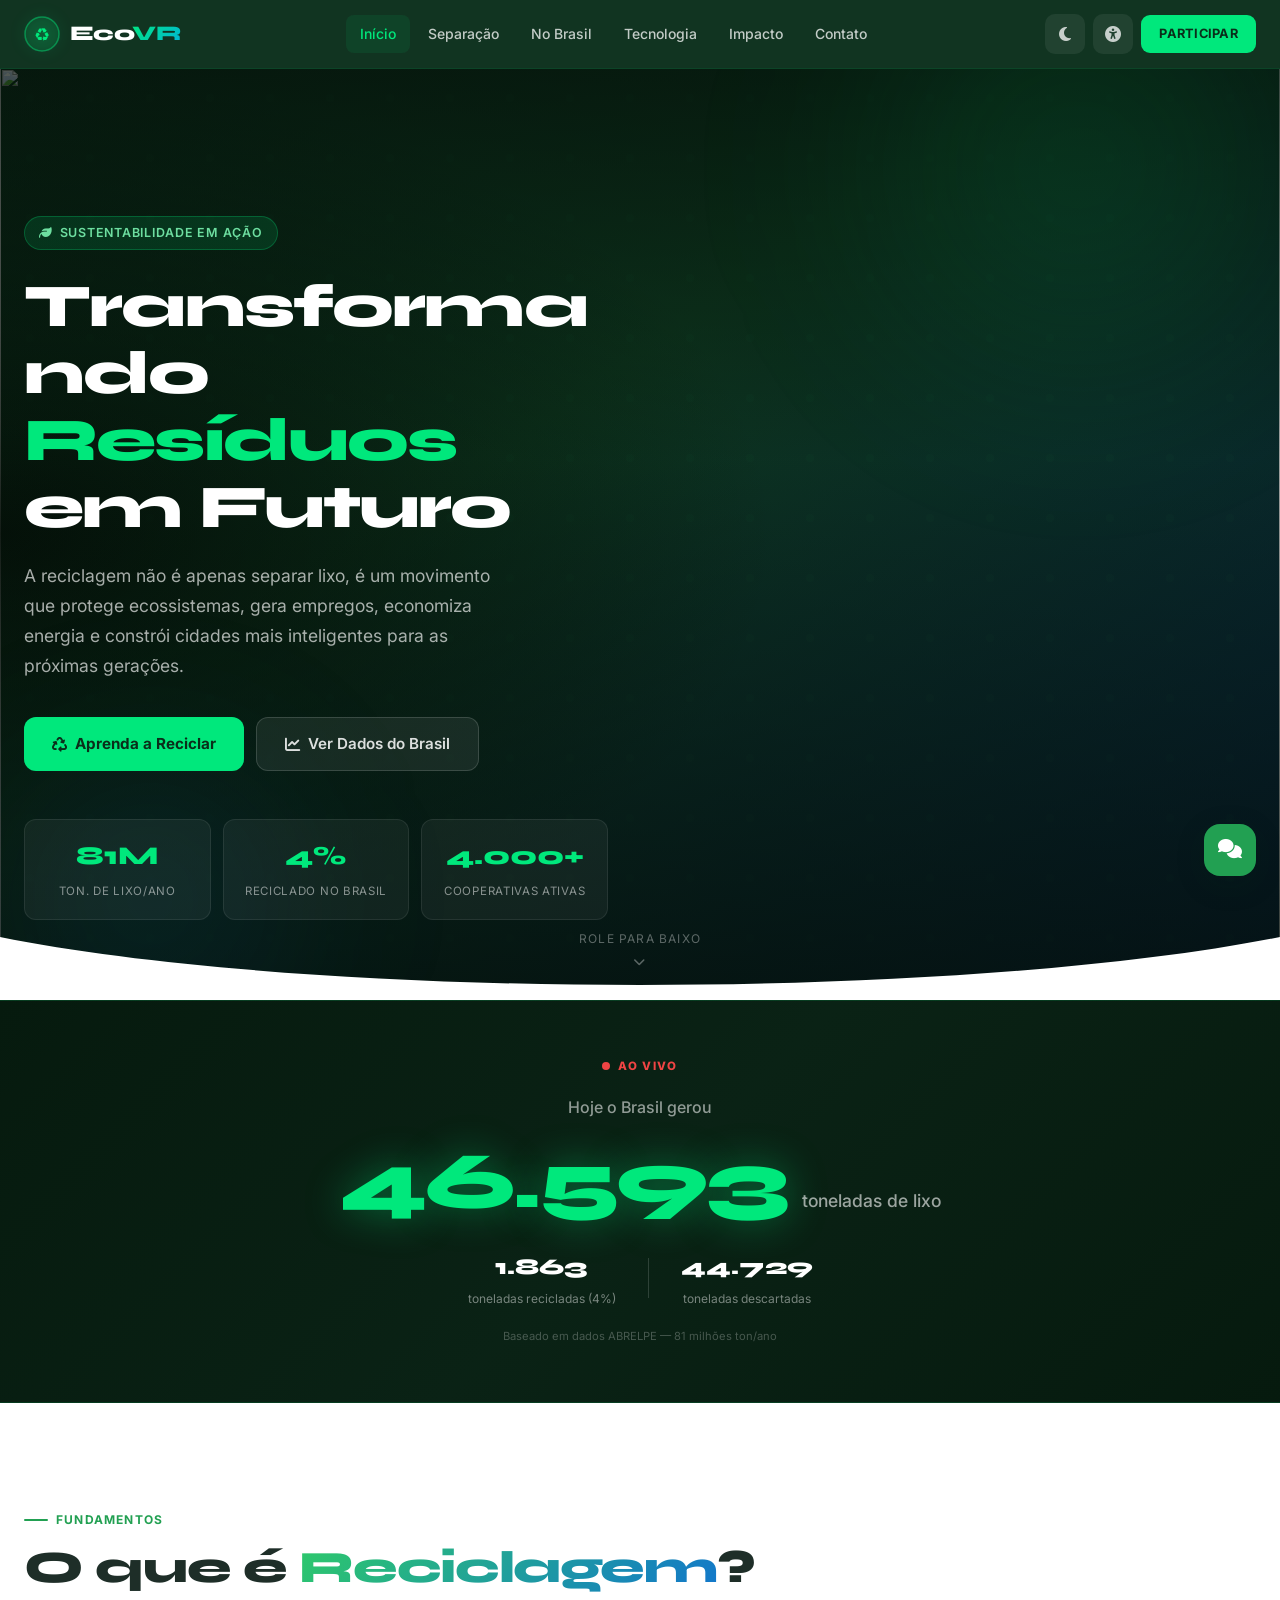
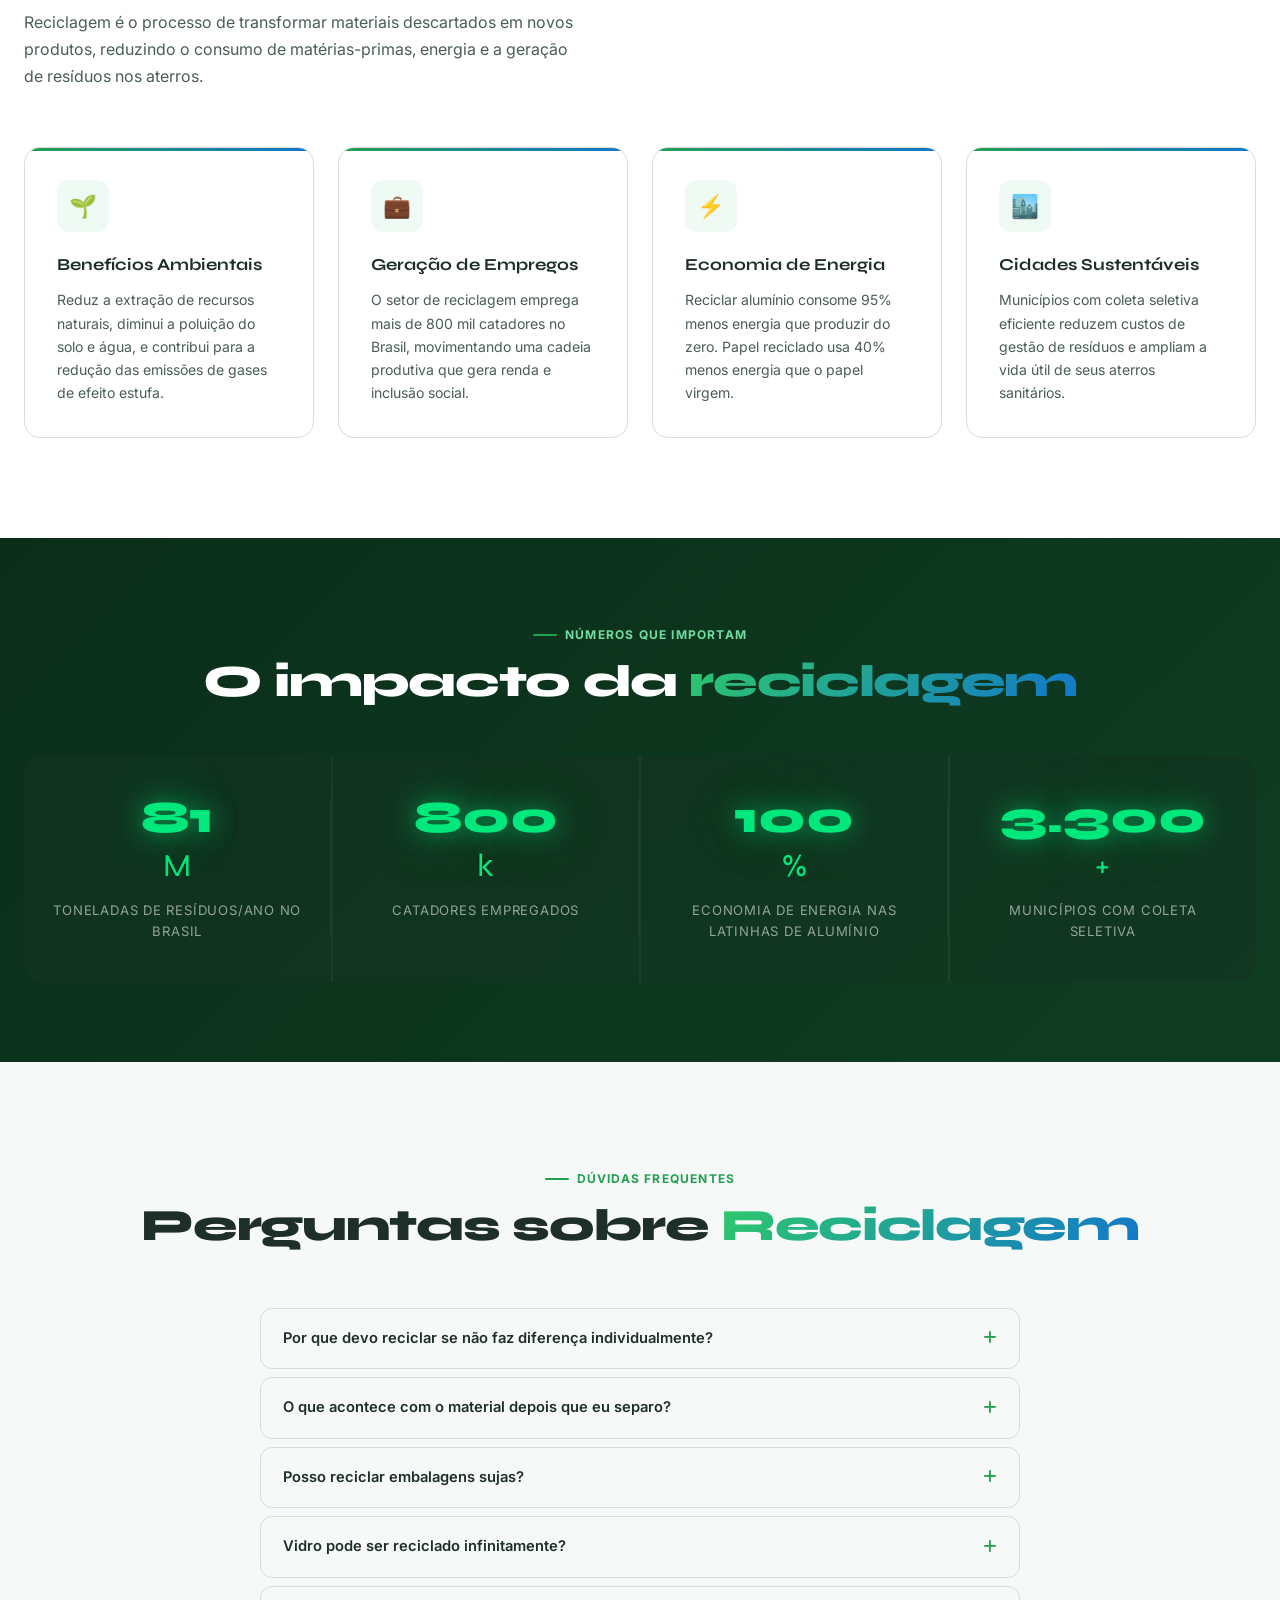
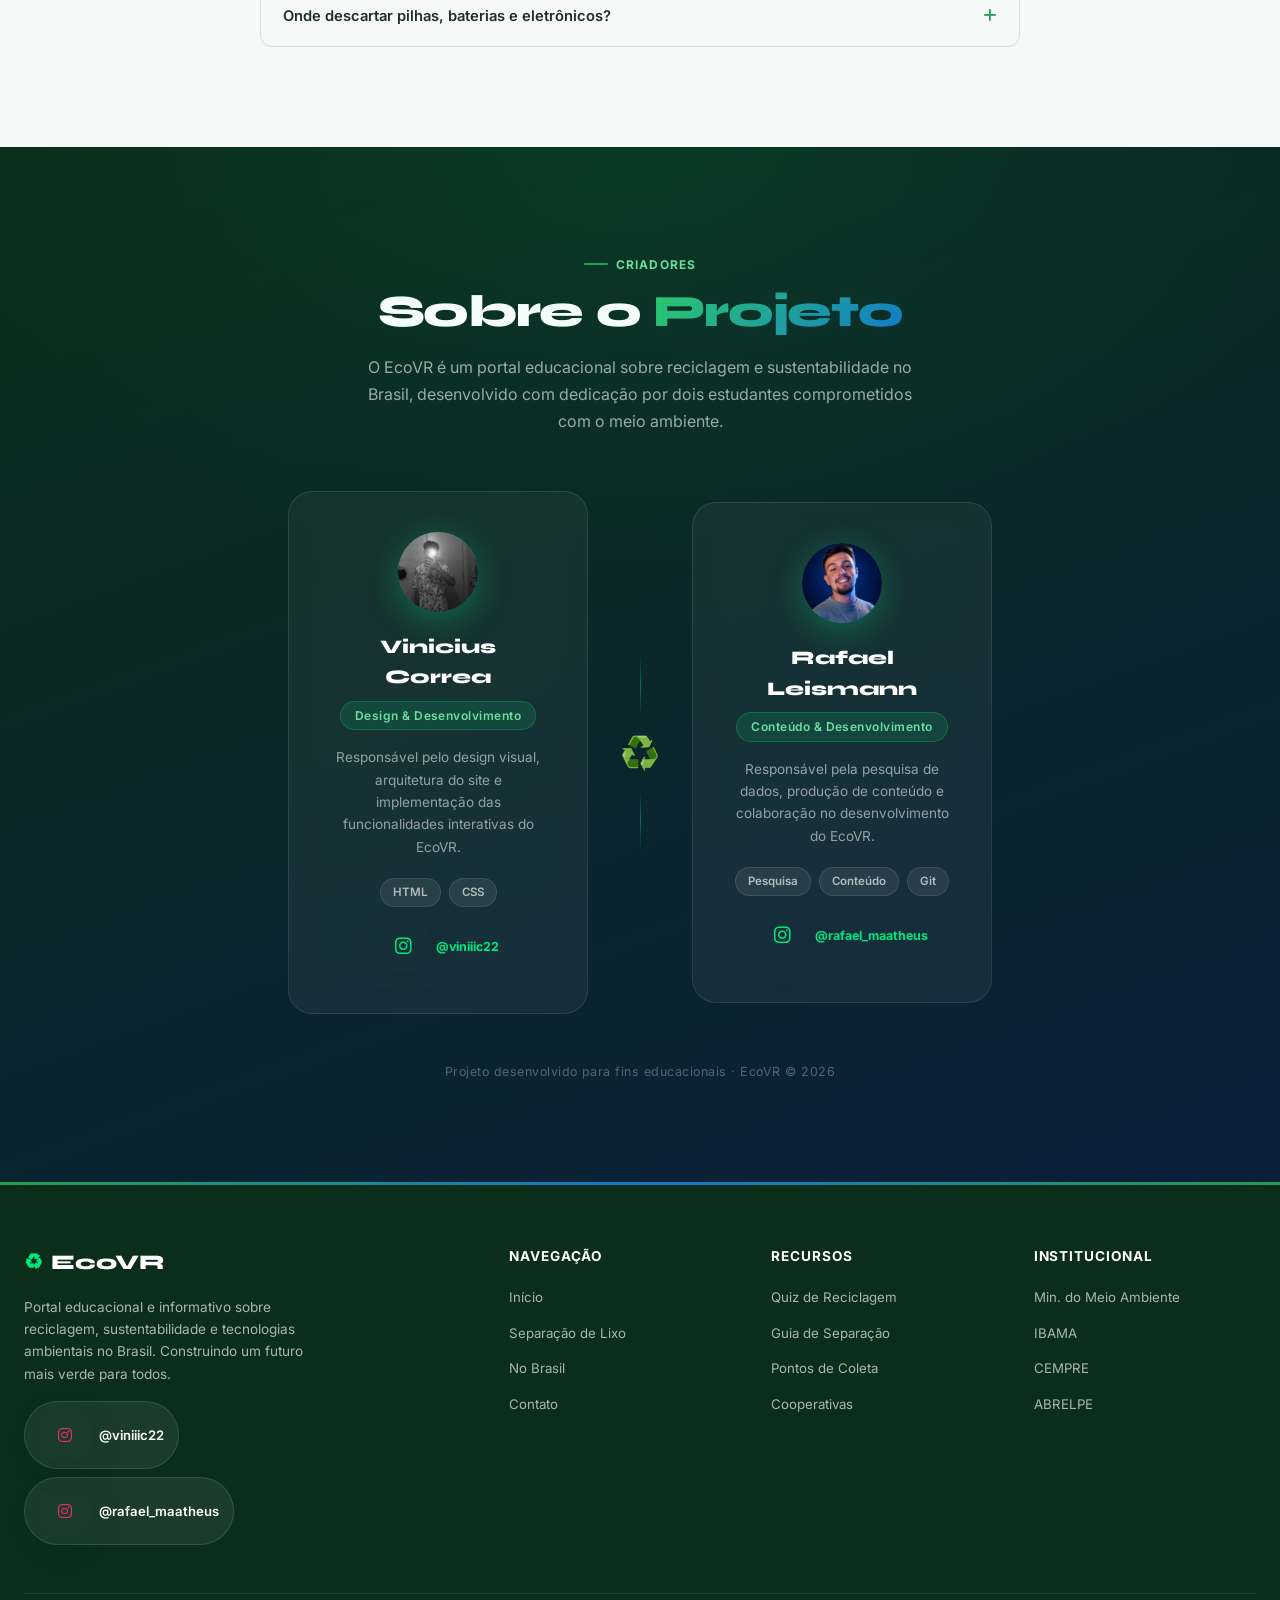
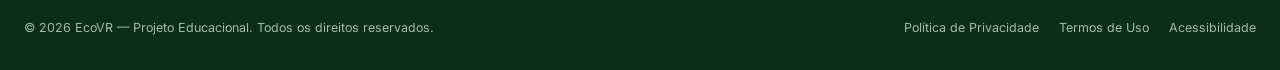
==== index.html @ 8019a56e "contato: abre Gmail no navegador em vez de mailto" ====
﻿<!DOCTYPE html>
<html lang="pt-BR" data-theme="light">
<head>
<meta charset="UTF-8"/>
<meta name="viewport" content="width=device-width, initial-scale=1.0"/>
<meta name="description" content="Portal educacional sobre reciclagem no Brasil. Aprenda a separar resíduos corretamente e conheça dados e tecnologias de sustentabilidade."/>
<meta property="og:title" content="EcoVR – Transformando Resíduos em Futuro"/>
<meta property="og:description" content="Portal educacional e informativo sobre reciclagem, sustentabilidade e tecnologias ambientais no Brasil."/>
<meta property="og:type" content="website"/>
<title>EcoVR – Transformando Resíduos em Futuro</title>
<link rel="preconnect" href="https://fonts.googleapis.com"/>
<link href="https://fonts.googleapis.com/css2?family=Inter:wght@300;400;500;600;700;800;900&family=Syne:wght@700;800&display=swap" rel="stylesheet"/>
<link rel="stylesheet" href="https://cdnjs.cloudflare.com/ajax/libs/font-awesome/6.5.0/css/all.min.css"/>
<link rel="stylesheet" href="styles.css"/>
<link rel="icon" type="image/svg+xml" href="data:image/svg+xml,<svg xmlns='http://www.w3.org/2000/svg' viewBox='0 0 100 100'><circle cx='50' cy='50' r='50' fill='%2300c46a'/><text x='50' y='50' font-size='65' text-anchor='middle' dominant-baseline='central'>♻</text></svg>"/>

</head>
<body>

<!-- LOADING SCREEN -->
<div id="loading-screen">
  <div class="loading-content">
    <div class="loading-icon">♻</div>
    <div class="loading-brand">Eco<span>VR</span></div>
    <div class="loading-bar-wrap"><div class="loading-bar-fill"></div></div>
    <p class="loading-text">Carregando...</p>
  </div>
</div>

<!-- BARRA DE ACESSIBILIDADE -->
<div id="a11y-bar" role="toolbar" aria-label="Opções de acessibilidade">
  <span style="color:rgba(255,255,255,0.5);font-size:0.75rem">ACESSIBILIDADE</span>
  <button class="a11y-btn" onclick="document.body.classList.toggle('large-text')"><i class="fas fa-text-height"></i> Aumentar Texto</button>
  <button class="a11y-btn" onclick="toggleGrayscale()"><i class="fas fa-eye"></i> Alto Contraste</button>
  <button class="a11y-btn" onclick="document.getElementById('a11y-bar').classList.remove('show')"><i class="fas fa-times"></i> Fechar</button>
</div>

<!-- NAVBAR -->
<nav id="navbar" role="navigation" aria-label="Navegação principal">
  <div class="nav-inner">
    <a href="#" class="nav-logo" onclick="showPage('home');return false;">
      <svg class="logo-icon" viewBox="0 0 36 36" fill="none" xmlns="http://www.w3.org/2000/svg">
        <circle cx="18" cy="18" r="17" fill="rgba(0,232,124,0.12)" stroke="rgba(0,232,124,0.45)" stroke-width="1.5"/>
        <text x="18" y="18" text-anchor="middle" dominant-baseline="central" font-size="18" fill="#00e87c">♻</text>
      </svg>
      <span class="logo-text">Eco<span class="logo-vr">VR</span></span>
    </a>
    <div class="nav-links">
      <a href="#" data-page="home" class="active" onclick="showPage('home',this);return false;">Início</a>
      <a href="#" data-page="separacao" onclick="showPage('separacao',this);return false;">Separação</a>
      <a href="#" data-page="brasil" onclick="showPage('brasil',this);return false;">No Brasil</a>
      <a href="#" data-page="tecnologia" onclick="showPage('tecnologia',this);return false;">Tecnologia</a>
      <a href="#" data-page="impacto" onclick="showPage('impacto',this);return false;">Impacto</a>
      <a href="#" data-page="contato" onclick="showPage('contato',this);return false;">Contato</a>
    </div>
    <div class="nav-actions">
      <button class="btn-theme" onclick="toggleTheme()" title="Alternar tema" aria-label="Alternar tema claro/escuro">
        <i class="fas fa-moon" id="theme-icon"></i>
      </button>
      <button class="btn-theme" onclick="document.getElementById('a11y-bar').classList.toggle('show')" title="Acessibilidade" aria-label="Opções de acessibilidade">
        <i class="fas fa-universal-access"></i>
      </button>
      <a href="#" class="btn-cta-nav" onclick="showPage('contato');return false;">Participar</a>
    </div>
    <button class="hamburger" onclick="toggleMenu()" aria-label="Abrir menu" aria-expanded="false" id="hamburger">
      <span></span><span></span><span></span>
    </button>
  </div>
</nav>

<!-- MENU MOBILE -->
<div class="mobile-menu" id="mobileMenu" role="navigation" aria-label="Menu mobile">
  <a href="#" onclick="showPage('home',null,true);return false;"><i class="fas fa-home" style="margin-right:8px;color:var(--accent)"></i>Início</a>
  <a href="#" onclick="showPage('separacao',null,true);return false;"><i class="fas fa-recycle" style="margin-right:8px;color:var(--accent)"></i>Separação de Lixo</a>
  <a href="#" onclick="showPage('brasil',null,true);return false;"><i class="fas fa-leaf" style="margin-right:8px;color:var(--accent)"></i>Reciclagem no Brasil</a>
  <a href="#" onclick="showPage('tecnologia',null,true);return false;"><i class="fas fa-microchip" style="margin-right:8px;color:var(--accent)"></i>Tecnologia</a>
  <a href="#" onclick="showPage('impacto',null,true);return false;"><i class="fas fa-chart-pie" style="margin-right:8px;color:var(--accent)"></i>Impacto</a>
  <a href="#" onclick="showPage('contato',null,true);return false;"><i class="fas fa-envelope" style="margin-right:8px;color:var(--accent)"></i>Contato</a>
</div>

<!-- ==================== PÁGINA: HOME ==================== -->
<div class="page-section active" id="page-home">

  <!-- HERO -->
  <section class="hero">

    <!-- Imagem de fundo -->
    <div class="hero-video-bg" aria-hidden="true">
      <img
        src="https://images.unsplash.com/photo-1448375240586-882707db888b?auto=format&fit=crop&w=1920&q=80"
        alt=""
        loading="eager"
        decoding="async">
    </div>
    <div class="hero-video-overlay" aria-hidden="true"></div>

    <div class="hero-orb hero-orb-1"></div>
    <div class="hero-orb hero-orb-2"></div>
    <div class="hero-content">
      <div>
        <div class="hero-badge"><i class="fas fa-leaf"></i> Sustentabilidade em Ação</div>
        <h1>Transformando <span>Resíduos</span> em Futuro</h1>
        <p>A reciclagem não é apenas separar lixo, é um movimento que protege ecossistemas, gera empregos, economiza energia e constrói cidades mais inteligentes para as próximas gerações.</p>
        <div class="hero-btns">
          <a href="#" class="btn-primary" onclick="showPage('separacao');return false;"><i class="fas fa-recycle"></i> Aprenda a Reciclar</a>
          <a href="#" class="btn-outline" onclick="showPage('brasil');return false;"><i class="fas fa-chart-line"></i> Ver Dados do Brasil</a>
        </div>
        <div class="hero-stats">
          <div class="hero-stat"><span class="hero-stat-num">81M</span><span class="hero-stat-label">Ton. de lixo/ano</span></div>
          <div class="hero-stat"><span class="hero-stat-num">4%</span><span class="hero-stat-label">Reciclado no Brasil</span></div>
          <div class="hero-stat"><span class="hero-stat-num">4.000+</span><span class="hero-stat-label">Cooperativas ativas</span></div>
        </div>
      </div>
    </div>
    <div class="scroll-hint" aria-hidden="true"><span>Role para baixo</span><i class="fas fa-chevron-down"></i></div>
    <div class="hero-wave" aria-hidden="true">
      <svg xmlns="http://www.w3.org/2000/svg" viewBox="0 0 1440 64" preserveAspectRatio="none">
        <path class="wave-path" d="M0,0 C360,64 1080,64 1440,0 L1440,64 L0,64 Z"/>
      </svg>
    </div>
  </section>

  <!-- CONTADOR EM TEMPO REAL -->
  <section class="live-counter-section">
    <div class="container">
      <div class="live-counter-wrap">
        <div class="live-dot-wrap"><span class="live-dot"></span><span class="live-label">AO VIVO</span></div>
        <p class="live-title">Hoje o Brasil gerou</p>
        <div class="live-number-wrap">
          <span id="live-tons" class="live-number">0</span>
          <span class="live-unit">toneladas de lixo</span>
        </div>
        <div class="live-sub-wrap">
          <div class="live-sub-item">
            <span id="live-recycled" class="live-sub-num">0</span>
            <span class="live-sub-label">toneladas recicladas (4%)</span>
          </div>
          <div class="live-divider"></div>
          <div class="live-sub-item">
            <span id="live-wasted" class="live-sub-num">0</span>
            <span class="live-sub-label">toneladas descartadas</span>
          </div>
        </div>
        <p class="live-source">Baseado em dados ABRELPE — 81 milhões ton/ano</p>
      </div>
    </div>
  </section>

  <!-- O QUE É RECICLAGEM -->
  <section class="section">
    <div class="container">
      <div class="section-header">
        <div class="section-eyebrow">Fundamentos</div>
        <h2 class="section-title">O que é <span>Reciclagem</span>?</h2>
        <p class="section-desc">Reciclagem é o processo de transformar materiais descartados em novos produtos, reduzindo o consumo de matérias-primas, energia e a geração de resíduos nos aterros.</p>
      </div>
      <div class="info-grid">
        <div class="info-card reveal rd1">
          <div class="info-card-icon">🌱</div>
          <h3>Benefícios Ambientais</h3>
          <p>Reduz a extração de recursos naturais, diminui a poluição do solo e água, e contribui para a redução das emissões de gases de efeito estufa.</p>
        </div>
        <div class="info-card reveal rd2">
          <div class="info-card-icon">💼</div>
          <h3>Geração de Empregos</h3>
          <p>O setor de reciclagem emprega mais de 800 mil catadores no Brasil, movimentando uma cadeia produtiva que gera renda e inclusão social.</p>
        </div>
        <div class="info-card reveal rd3">
          <div class="info-card-icon">⚡</div>
          <h3>Economia de Energia</h3>
          <p>Reciclar alumínio consome 95% menos energia que produzir do zero. Papel reciclado usa 40% menos energia que o papel virgem.</p>
        </div>
        <div class="info-card reveal rd4">
          <div class="info-card-icon">🏙️</div>
          <h3>Cidades Sustentáveis</h3>
          <p>Municípios com coleta seletiva eficiente reduzem custos de gestão de resíduos e ampliam a vida útil de seus aterros sanitários.</p>
        </div>
      </div>
    </div>
  </section>

  <!-- CONTADORES -->
  <section class="counters-section">
    <div class="container">
      <div class="section-header center" style="margin-bottom:48px">
        <div class="section-eyebrow" style="color:var(--green-300);justify-content:center">Números que Importam</div>
        <h2 class="section-title" style="color:white">O impacto da <span>reciclagem</span></h2>
      </div>
      <div class="counters-grid">
        <div class="counter-item reveal rd1">
          <span class="counter-num" data-target="81">0</span><span style="font-family:'Syne',sans-serif;font-size:2rem;color:var(--accent)">M</span>
          <div class="counter-label">Toneladas de resíduos/ano no Brasil</div>
        </div>
        <div class="counter-item reveal rd2">
          <span class="counter-num" data-target="800">0</span><span style="font-family:'Syne',sans-serif;font-size:2rem;color:var(--accent)">k</span>
          <div class="counter-label">Catadores empregados</div>
        </div>
        <div class="counter-item reveal rd3">
          <span class="counter-num" data-target="100">0</span><span style="font-family:'Syne',sans-serif;font-size:2rem;color:var(--accent)">%</span>
          <div class="counter-label">Economia de energia nas latinhas de alumínio</div>
        </div>
        <div class="counter-item reveal rd4">
          <span class="counter-num" data-target="3300">0</span><span style="font-family:'Syne',sans-serif;font-size:2rem;color:var(--accent)">+</span>
          <div class="counter-label">Municípios com coleta seletiva</div>
        </div>
      </div>
    </div>
  </section>

  <!-- FAQ -->
  <section class="section section-alt">
    <div class="container">
      <div class="section-header center">
        <div class="section-eyebrow">Dúvidas Frequentes</div>
        <h2 class="section-title">Perguntas sobre <span>Reciclagem</span></h2>
      </div>
      <div class="faq-list">
        <div class="faq-item">
          <div class="faq-question" onclick="toggleFaq(this)" role="button" aria-expanded="false"><span>Por que devo reciclar se não faz diferença individualmente?</span><i class="fas fa-plus" aria-hidden="true"></i></div>
          <div class="faq-answer"><p>Cada ação individual, somada às de outros cidadãos, cria um impacto coletivo enorme. Se cada brasileiro reciclasse apenas 1 kg por semana, seriam mais de 200 milhões de toneladas recicladas por ano. A mudança começa com um gesto.</p></div>
        </div>
        <div class="faq-item">
          <div class="faq-question" onclick="toggleFaq(this)" role="button" aria-expanded="false"><span>O que acontece com o material depois que eu separo?</span><i class="fas fa-plus" aria-hidden="true"></i></div>
          <div class="faq-answer"><p>O material coletado vai para centros de triagem, onde é separado por tipo, prensado e vendido para indústrias. Lá, é transformado em matéria-prima para novos produtos — como garrafas PET que viram camisetas de poliéster.</p></div>
        </div>
        <div class="faq-item">
          <div class="faq-question" onclick="toggleFaq(this)" role="button" aria-expanded="false"><span>Posso reciclar embalagens sujas?</span><i class="fas fa-plus" aria-hidden="true"></i></div>
          <div class="faq-answer"><p>Não. Embalagens com restos de alimentos podem contaminar todo o lote reciclável. Sempre lave as embalagens antes de descartar. Não é necessário higienizar com sabão — basta enxaguar com água.</p></div>
        </div>
        <div class="faq-item">
          <div class="faq-question" onclick="toggleFaq(this)" role="button" aria-expanded="false"><span>Vidro pode ser reciclado infinitamente?</span><i class="fas fa-plus" aria-hidden="true"></i></div>
          <div class="faq-answer"><p>Sim! O vidro é um dos materiais mais vantajosos para reciclar: ele pode ser fundido e remodelado indefinidamente sem perder qualidade. Reciclar vidro economiza até 30% de energia em comparação com a produção do zero.</p></div>
        </div>
        <div class="faq-item">
          <div class="faq-question" onclick="toggleFaq(this)" role="button" aria-expanded="false"><span>Onde descartar pilhas, baterias e eletrônicos?</span><i class="fas fa-plus" aria-hidden="true"></i></div>
          <div class="faq-answer"><p>Esses materiais contêm substâncias tóxicas e precisam de descarte especializado. Procure pontos de coleta em supermercados, lojas de eletroeletrônicos ou postos de saúde. Nunca jogue no lixo comum ou enterre.</p></div>
        </div>
      </div>
    </div>
  </section>

  <!-- SOBRE O PROJETO -->
  <section class="section sobre-section">
    <div class="container">
      <div class="section-header center">
        <div class="section-eyebrow">Criadores</div>
        <h2 class="section-title">Sobre o <span>Projeto</span></h2>
        <p class="section-desc">O EcoVR é um portal educacional sobre reciclagem e sustentabilidade no Brasil, desenvolvido com dedicação por dois estudantes comprometidos com o meio ambiente.</p>
      </div>
      <div class="sobre-cards">
        <div class="sobre-card reveal rd1">
          <div class="sobre-avatar"><img src="vinicius.png" alt="Vinicius Correa"/></div>
          <h3 class="sobre-name">Vinicius Correa</h3>
          <span class="sobre-role">Design &amp; Desenvolvimento</span>
          <p class="sobre-desc">Responsável pelo design visual, arquitetura do site e implementação das funcionalidades interativas do EcoVR.</p>
          <div class="sobre-tags">
            <span class="sobre-tag">HTML</span>
            <span class="sobre-tag">CSS</span>
          </div>
          <a href="https://instagram.com/viniiic22" target="_blank" class="sobre-insta"><i class="fab fa-instagram"></i> @viniiic22</a>
        </div>
        <div class="sobre-divider" aria-hidden="true">
          <div class="sobre-divider-line"></div>
          <div class="sobre-divider-icon">♻️</div>
          <div class="sobre-divider-line"></div>
        </div>
        <div class="sobre-card reveal rd2">
          <div class="sobre-avatar"><img src="rafael.png" alt="Rafael Leismann"/></div>
          <h3 class="sobre-name">Rafael Leismann</h3>
          <span class="sobre-role">Conteúdo &amp; Desenvolvimento</span>
          <p class="sobre-desc">Responsável pela pesquisa de dados, produção de conteúdo e colaboração no desenvolvimento do EcoVR.</p>
          <div class="sobre-tags">
            <span class="sobre-tag">Pesquisa</span>
            <span class="sobre-tag">Conteúdo</span>
            <span class="sobre-tag">Git</span>
          </div>
          <a href="https://instagram.com/rafael_maatheus" target="_blank" class="sobre-insta"><i class="fab fa-instagram"></i> @rafael_maatheus</a>
        </div>
      </div>
      <p class="sobre-footer-text">Projeto desenvolvido para fins educacionais · EcoVR © 2026</p>
    </div>
  </section>
</div>

<!-- ==================== PÁGINA: SEPARAÇÃO ==================== -->
<div class="page-section" id="page-separacao">
  <section class="section" style="padding-top:100px">
    <div class="container">
      <div class="section-header">
        <div class="section-eyebrow">Guia Prático</div>
        <h2 class="section-title">Separar Corretamente <span>Faz a Diferença</span></h2>
        <p class="section-desc">A coleta seletiva organiza os resíduos por tipo de material, facilitando o processo de reciclagem. Conheça as cores e o que vai em cada lixeira.</p>
      </div>

      <h3 style="font-family:'Syne',sans-serif;font-weight:700;margin-bottom:20px;font-size:1.1rem">Tabela de Cores da Coleta Seletiva</h3>
      <div class="color-cards">
        <div class="color-card cc-yellow">
          <div class="color-card-icon">🥫</div>
          <h3>Amarelo</h3>
          <p>Metal em geral</p>
        </div>
        <div class="color-card cc-blue">
          <div class="color-card-icon">📄</div>
          <h3>Azul</h3>
          <p>Papel e Papelão</p>
        </div>
        <div class="color-card cc-white">
          <div class="color-card-icon">🏥</div>
          <h3>Branco</h3>
          <p>Resíduos de serviços de saúde</p>
        </div>
        <div class="color-card cc-gray">
          <div class="color-card-icon">🗑️</div>
          <h3>Cinza</h3>
          <p>Resíduo não reciclável ou contaminado</p>
        </div>
        <div class="color-card cc-orange">
          <div class="color-card-icon">⚠️</div>
          <h3>Laranja</h3>
          <p>Resíduos perigosos</p>
        </div>
        <div class="color-card cc-brown">
          <div class="color-card-icon">🍃</div>
          <h3>Marrom</h3>
          <p>Resíduos orgânicos</p>
        </div>
        <div class="color-card cc-black">
          <div class="color-card-icon">🪵</div>
          <h3>Preto</h3>
          <p>Madeira</p>
        </div>
        <div class="color-card cc-purple">
          <div class="color-card-icon">☢️</div>
          <h3>Roxo</h3>
          <p>Resíduos radioativos</p>
        </div>
        <div class="color-card cc-green">
          <div class="color-card-icon">🍾</div>
          <h3>Verde</h3>
          <p>Vidro</p>
        </div>
        <div class="color-card cc-red">
          <div class="color-card-icon">🧴</div>
          <h3>Vermelho</h3>
          <p>Plástico</p>
        </div>
      </div>

      <div style="display:grid;grid-template-columns:1fr 1fr;gap:56px;margin-top:56px;align-items:start" class="sep-grid">
        <div>
          <h3 style="font-family:'Syne',sans-serif;font-weight:700;margin-bottom:28px;font-size:1.1rem">Como Separar Corretamente</h3>
          <div class="steps-timeline">
            <div class="step-item" data-step="1">
              <h4>Lave as embalagens</h4>
              <p>Enxágue garrafas, latas e potes com água antes de separar. Resíduos contaminados de alimentos podem inutilizar um lote inteiro de recicláveis.</p>
            </div>
            <div class="step-item" data-step="2">
              <h4>Separe por material</h4>
              <p>Papel, plástico, vidro, metal e orgânicos não devem ser misturados. Cada tipo segue um processo diferente de reciclagem.</p>
            </div>
            <div class="step-item" data-step="3">
              <h4>Compacte quando possível</h4>
              <p>Amasse caixas de papelão e garrafas PET para economizar espaço. Isso facilita o transporte e aumenta a eficiência da coleta.</p>
            </div>
            <div class="step-item" data-step="4">
              <h4>Descarte no dia certo</h4>
              <p>Verifique o calendário de coleta seletiva da sua cidade. Materiais expostos antes do dia atraem vetores e comprometem a qualidade.</p>
            </div>
            <div class="step-item" data-step="5">
              <h4>Pilhas, baterias e eletrônicos</h4>
              <p>Nunca no lixo comum! Leve a pontos de coleta específicos em supermercados, farmácias ou lojas de eletrônicos.</p>
            </div>
          </div>
        </div>
        <div>
          <h3 style="font-family:'Syne',sans-serif;font-weight:700;margin-bottom:24px;font-size:1.1rem">Cuidados Importantes</h3>
          <div class="care-grid" style="grid-template-columns:1fr">
            <div class="care-card">
              <div class="care-card-icon"><i class="fas fa-tint"></i></div>
              <div><h4>Lavar Embalagens</h4><p>Elimina restos de alimentos que contaminariam o material e inviabilizariam a reciclagem.</p></div>
            </div>
            <div class="care-card">
              <div class="care-card-icon"><i class="fas fa-ban"></i></div>
              <div><h4>Não Misturar Resíduos</h4><p>Orgânicos misturados com recicláveis destroem lotes inteiros. Separe sempre.</p></div>
            </div>
            <div class="care-card">
              <div class="care-card-icon"><i class="fas fa-battery-full"></i></div>
              <div><h4>Pilhas e Baterias</h4><p>Contêm metais pesados extremamente tóxicos. Entregue em pontos de coleta autorizados.</p></div>
            </div>
            <div class="care-card">
              <div class="care-card-icon"><i class="fas fa-laptop"></i></div>
              <div><h4>Eletrônicos (E-Lixo)</h4><p>Celulares, computadores e TVs têm componentes valiosos e tóxicos. Procure o fabricante ou um PGRS.</p></div>
            </div>
          </div>
        </div>
      </div>
    </div>
  </section>

  <!-- QUIZ -->
  <section class="section section-alt">
    <div class="container">
      <div class="section-header center">
        <div class="section-eyebrow">Teste seus Conhecimentos</div>
        <h2 class="section-title">Quiz de <span>Reciclagem</span></h2>
        <p class="section-desc">Responda as perguntas e descubra o quanto você já sabe sobre reciclagem!</p>
      </div>
      <div class="quiz-wrap">
        <div id="quiz-container"></div>
      </div>
    </div>
  </section>
</div>

<!-- ==================== PÁGINA: BRASIL ==================== -->
<div class="page-section" id="page-brasil">
  <section class="section" style="padding-top:100px">
    <div class="container">
      <div class="section-header">
        <div class="section-eyebrow">Panorama Nacional</div>
        <h2 class="section-title">Como o Brasil Está <span>Evoluindo</span></h2>
        <p class="section-desc">O Brasil tem um dos maiores volumes de resíduos sólidos urbanos do mundo. Conheça como funciona o sistema de reciclagem e o que está mudando.</p>
      </div>

      <h3 style="font-family:'Syne',sans-serif;font-weight:700;margin-bottom:36px;font-size:1.1rem">Caminho do Material Reciclável</h3>
      <div class="process-steps">
        <div class="process-step">
          <div class="ps-circle">🏠</div>
          <h4>Geração</h4>
          <p>Resíduo gerado nas casas, comércios e indústrias</p>
        </div>
        <div class="process-step">
          <div class="ps-circle">🗑️</div>
          <h4>Separação</h4>
          <p>Cidadão separa os materiais em casa</p>
        </div>
        <div class="process-step">
          <div class="ps-circle">🚛</div>
          <h4>Coleta</h4>
          <p>Veículo de coleta seletiva recolhe os materiais</p>
        </div>
        <div class="process-step">
          <div class="ps-circle">🏭</div>
          <h4>Triagem</h4>
          <p>Centro de triagem separa e classifica os tipos</p>
        </div>
        <div class="process-step">
          <div class="ps-circle">⚙️</div>
          <h4>Processamento</h4>
          <p>Indústria transforma em nova matéria-prima</p>
        </div>
        <div class="process-step">
          <div class="ps-circle">🛍️</div>
          <h4>Produto Novo</h4>
          <p>Material volta ao mercado como produto novo</p>
        </div>
      </div>
    </div>
  </section>

  <!-- STATS -->
  <section class="section section-alt">
    <div class="container">
      <div style="display:grid;grid-template-columns:1fr 1fr;gap:56px;align-items:start" class="stats-grid">
        <div>
          <div class="section-eyebrow">Dados e Indicadores</div>
          <h2 class="section-title">Reciclagem no <span>Brasil</span></h2>
          <p class="section-desc" style="margin-bottom:36px">Apesar do crescimento, o Brasil ainda recicla uma pequena fração do seu potencial. Veja os números por categoria de material.</p>
          <div class="stats-bars">
            <div class="stat-bar-item">
              <label>Latas de Alumínio <span>100%</span></label>
              <div class="bar-track"><div class="bar-fill" data-width="100"></div></div>
            </div>
            <div class="stat-bar-item">
              <label>Papel <span>85%</span></label>
              <div class="bar-track"><div class="bar-fill" data-width="85"></div></div>
            </div>
            <div class="stat-bar-item">
              <label>Latas de Aço <span>48%</span></label>
              <div class="bar-track"><div class="bar-fill" data-width="48"></div></div>
            </div>
            <div class="stat-bar-item">
              <label>Plástico <span>20.6%</span></label>
              <div class="bar-track"><div class="bar-fill" data-width="20.6"></div></div>
            </div>
            <div class="stat-bar-item">
              <label>Vidro <span>25.8%</span></label>
              <div class="bar-track"><div class="bar-fill" data-width=25.8></div></div>
            </div>
            <div class="stat-bar-item">
              <label>Embalagens Longa Vida <span>39%</span></label>
              <div class="bar-track"><div class="bar-fill" data-width="39"></div></div>
            </div>
          </div>
          <p style="font-size:0.75rem;color:var(--text-muted);margin-top:16px">Fontes: CEMPRE, ABRELPE, ABAL (2023)</p>
        </div>
        <div>
          <div class="section-eyebrow">Por Região</div>
          <h2 class="section-title">Desafios <span>Regionais</span></h2>
          <p class="section-desc" style="margin-bottom:36px">A coleta seletiva ainda é concentrada no Sul e Sudeste. Norte e Nordeste têm muito espaço para crescer.</p>
          <div class="region-chart" id="region-chart">
            <div class="region-bar-item">
              <div class="region-label"><span class="region-dot" style="background:#00e87c"></span>Sul</div>
              <div class="region-track"><div class="region-fill" data-pct="81.9" style="--rc:#00e87c"></div></div>
              <span class="region-pct" style="color:#00e87c">81,9%</span>
            </div>
            <div class="region-bar-item">
              <div class="region-label"><span class="region-dot" style="background:#00e87c"></span>Sudeste</div>
              <div class="region-track"><div class="region-fill" data-pct="80.6" style="--rc:#00e87c"></div></div>
              <span class="region-pct" style="color:#00e87c">80,6%</span>
            </div>
            <div class="region-bar-item">
              <div class="region-label"><span class="region-dot" style="background:#f59e0b"></span>Centro-Oeste</div>
              <div class="region-track"><div class="region-fill" data-pct="51.3" style="--rc:#f59e0b"></div></div>
              <span class="region-pct" style="color:#f59e0b">51,3%</span>
            </div>
            <div class="region-bar-item">
              <div class="region-label"><span class="region-dot" style="background:#ef4444"></span>Norte</div>
              <div class="region-track"><div class="region-fill" data-pct="37.0" style="--rc:#ef4444"></div></div>
              <span class="region-pct" style="color:#ef4444">37,0%</span>
            </div>
            <div class="region-bar-item">
              <div class="region-label"><span class="region-dot" style="background:#ef4444"></span>Nordeste</div>
              <div class="region-track"><div class="region-fill" data-pct="33.5" style="--rc:#ef4444"></div></div>
              <span class="region-pct" style="color:#ef4444">33,5%</span>
            </div>
          </div>
        </div>
      </div>
    </div>
  </section>

  <!-- EXEMPLOS DE SUCESSO -->
  <section class="section section-alt">
    <div class="container">
      <div class="section-header center">
        <div class="section-eyebrow">Casos Reais</div>
        <h2 class="section-title">Exemplos de <span>Sucesso</span></h2>
      </div>
      <div class="success-grid">
        <div class="success-card">
          <div class="success-card-top"></div>
          <div class="success-card-body">
            <h4>Curitiba – PR</h4>
            <p>Pioneira na coleta seletiva no Brasil desde 1989, Curitiba recicla mais de 22% dos resíduos domiciliares e é referência mundial em gestão urbana.</p>
            <div class="success-card-badge"><i class="fas fa-star"></i> Referência Mundial</div>
          </div>
        </div>
        <div class="success-card">
          <div class="success-card-top"></div>
          <div class="success-card-body">
            <h4>Cooperativa COOPAMARE – SP</h4>
            <p>Primeira cooperativa de catadores do Brasil, fundada em 1989 em São Paulo. Formaliza o trabalho de catadores e garante renda digna e participação na cadeia produtiva.</p>
            <div class="success-card-badge"><i class="fas fa-star"></i> Inovação Social</div>
          </div>
        </div>
        <div class="success-card">
          <div class="success-card-top"></div>
          <div class="success-card-body">
            <h4>Volta Redonda – RJ</h4>
            <p>Com programa robusto de educação ambiental, a cidade conseguiu que 90% da população participe ativamente da coleta seletiva.</p>
            <div class="success-card-badge"><i class="fas fa-star"></i> Alto Engajamento</div>
          </div>
        </div>
        <div class="success-card">
          <div class="success-card-top"></div>
          <div class="success-card-body">
            <h4>Natura – Compromisso 2030</h4>
            <p>Empresa brasileira que comprometeu 100% de suas embalagens recicláveis ou reutilizáveis até 2030, e já usa 30% de material pós-consumo na linha atual.</p>
            <div class="success-card-badge"><i class="fas fa-star"></i> Sustentabilidade Corporativa</div>
          </div>
        </div>
        <div class="success-card">
          <div class="success-card-top"></div>
          <div class="success-card-body">
            <h4>Projeto Reciclar para Brincar</h4>
            <p>Iniciativa que transforma resíduos plásticos coletados por catadores em brinquedos para escolas públicas, conectando reciclagem com educação.</p>
            <div class="success-card-badge"><i class="fas fa-star"></i> Impacto Educacional</div>
          </div>
        </div>
        <div class="success-card">
          <div class="success-card-top"></div>
          <div class="success-card-body">
            <h4>Ecociclo – Gestão Inteligente</h4>
            <p>Startup brasileira que usa IA e big data para otimizar rotas de coleta seletiva em capitais, reduzindo custos operacionais em até 35%.</p>
            <div class="success-card-badge"><i class="fas fa-star"></i> Tecnologia Nacional</div>
          </div>
        </div>
      </div>
    </div>
  </section>
</div>

<!-- ==================== PÁGINA: TECNOLOGIA ==================== -->
<div class="page-section" id="page-tecnologia">
  <section class="section" style="padding-top:100px">
    <div class="container">
      <div class="section-header center">
        <div class="section-eyebrow">Inovação</div>
        <h2 class="section-title">Tecnologias do <span>Futuro</span></h2>
        <p class="section-desc">A reciclagem está sendo revolucionada por inteligência artificial, robótica e IoT. Veja o que já está em uso e o que está por vir.</p>
      </div>
      <div class="tech-grid">
        <div class="tech-card reveal rd1">
          <div class="tech-card-icon"><i class="fas fa-brain"></i></div>
          <h3>Inteligência Artificial</h3>
          <p>Sistemas de visão computacional identificam e classificam materiais com até 98% de precisão, superando a triagem manual e reduzindo erros de separação.</p>
          <span class="tech-tag">Em uso</span>
        </div>
        <div class="tech-card reveal rd2">
          <div class="tech-card-icon"><i class="fas fa-robot"></i></div>
          <h3>Robôs Classificadores</h3>
          <p>Braços robóticos equipados com câmeras e IA selecionam até 80 itens por minuto nas esteiras de triagem, aumentando a eficiência em 300%.</p>
          <span class="tech-tag">Em expansão</span>
        </div>
        <div class="tech-card reveal rd3">
          <div class="tech-card-icon"><i class="fas fa-trash-alt"></i></div>
          <h3>Lixeiras Inteligentes</h3>
          <p>Coletores com sensores que compactam resíduos automaticamente e avisam às equipes de coleta quando estão cheios, otimizando rotas.</p>
          <span class="tech-tag">Disponível</span>
        </div>
        <div class="tech-card reveal rd4">
          <div class="tech-card-icon"><i class="fas fa-wifi"></i></div>
          <h3>Sensores IoT</h3>
          <p>Rede de sensores monitoram o volume de descarte em tempo real por bairro, permitindo ajustar a frequência de coleta e reduzir custos operacionais.</p>
          <span class="tech-tag">Piloto</span>
        </div>
        <div class="tech-card reveal rd5">
          <div class="tech-card-icon"><i class="fas fa-sync-alt"></i></div>
          <h3>Economia Circular</h3>
          <p>Modelo econômico que elimina o conceito de "lixo" — todo resíduo se torna insumo para outro processo produtivo, fechando o ciclo de materiais.</p>
          <span class="tech-tag">Crescendo</span>
        </div>
        <div class="tech-card reveal rd6">
          <div class="tech-card-icon"><i class="fas fa-cube"></i></div>
          <h3>Gêmeos Digitais</h3>
          <p>Réplicas virtuais de aterros e centros de triagem permitem simular cenários, prever falhas e otimizar toda a cadeia de gestão de resíduos.</p>
          <span class="tech-tag">Futuro próximo</span>
        </div>
      </div>
    </div>
  </section>
</div>

<!-- ==================== PÁGINA: IMPACTO ==================== -->
<div class="page-section" id="page-impacto">

  <!-- CALCULADORA -->
  <section class="section" style="padding-top:100px">
    <div class="container">
      <div class="section-header center">
        <div class="section-eyebrow">Calculadora</div>
        <h2 class="section-title">Calcule seu <span>Impacto</span></h2>
        <p class="section-desc">Informe quantos kg você recicla por mês e descubra em tempo real quanto CO₂, energia e água você está economizando.</p>
      </div>
      <div class="calc-wrap">
        <div class="calc-inputs reveal rd1">
          <p class="calc-title"><i class="fas fa-sliders-h" style="color:var(--green-500)"></i> Quanto você recicla por mês?</p>
          <div class="calc-slider-item">
            <div class="calc-slider-header">
              <span class="calc-mat-icon">📄</span>
              <span class="calc-mat-name">Papel &amp; Papelão</span>
              <span class="calc-mat-val" id="val-papel">0 kg</span>
            </div>
            <input type="range" class="calc-range" id="range-papel" min="0" max="50" value="0" oninput="calcImpact()">
          </div>
          <div class="calc-slider-item">
            <div class="calc-slider-header">
              <span class="calc-mat-icon">🧴</span>
              <span class="calc-mat-name">Plástico</span>
              <span class="calc-mat-val" id="val-plastico">0 kg</span>
            </div>
            <input type="range" class="calc-range" id="range-plastico" min="0" max="30" value="0" oninput="calcImpact()">
          </div>
          <div class="calc-slider-item">
            <div class="calc-slider-header">
              <span class="calc-mat-icon">🥫</span>
              <span class="calc-mat-name">Alumínio &amp; Metais</span>
              <span class="calc-mat-val" id="val-aluminio">0 kg</span>
            </div>
            <input type="range" class="calc-range" id="range-aluminio" min="0" max="20" value="0" oninput="calcImpact()">
          </div>
          <div class="calc-slider-item">
            <div class="calc-slider-header">
              <span class="calc-mat-icon">🍾</span>
              <span class="calc-mat-name">Vidro</span>
              <span class="calc-mat-val" id="val-vidro">0 kg</span>
            </div>
            <input type="range" class="calc-range" id="range-vidro" min="0" max="30" value="0" oninput="calcImpact()">
          </div>
        </div>
        <div class="calc-results reveal rd2">
          <div class="calc-result-card">
            <div class="calc-result-icon">🌍</div>
            <div class="calc-result-num" id="res-co2">0</div>
            <div class="calc-result-unit">kg de CO₂</div>
            <div class="calc-result-label">economizados</div>
          </div>
          <div class="calc-result-card">
            <div class="calc-result-icon">🌳</div>
            <div class="calc-result-num" id="res-trees">0</div>
            <div class="calc-result-unit">árvores</div>
            <div class="calc-result-label">equivalente salvas</div>
          </div>
          <div class="calc-result-card">
            <div class="calc-result-icon">⚡</div>
            <div class="calc-result-num" id="res-energy">0</div>
            <div class="calc-result-unit">kWh de energia</div>
            <div class="calc-result-label">economizados</div>
          </div>
          <div class="calc-result-card">
            <div class="calc-result-icon">💧</div>
            <div class="calc-result-num" id="res-water">0</div>
            <div class="calc-result-unit">litros de água</div>
            <div class="calc-result-label">economizados</div>
          </div>
        </div>
      </div>
    </div>
  </section>

  <!-- FATOS IMPACTANTES -->
  <section class="section section-alt">
    <div class="container">
      <div class="section-header center">
        <div class="section-eyebrow">Números Chocantes</div>
        <h2 class="section-title">Fatos que <span>Impressionam</span></h2>
      </div>
      <div class="impact-facts-grid">
        <div class="impact-fact-card reveal rd1">
          <div class="impact-fact-num">400</div>
          <div class="impact-fact-text">anos para uma garrafa plástica se decompor na natureza</div>
        </div>
        <div class="impact-fact-card reveal rd2">
          <div class="impact-fact-num">95%</div>
          <div class="impact-fact-text">menos energia para produzir alumínio reciclado vs. virgem</div>
        </div>
        <div class="impact-fact-card reveal rd3">
          <div class="impact-fact-num">∞</div>
          <div class="impact-fact-text">vezes que o vidro pode ser reciclado sem perder qualidade</div>
        </div>
        <div class="impact-fact-card reveal rd4">
          <div class="impact-fact-num">1,7M</div>
          <div class="impact-fact-text">toneladas de plástico chegam aos oceanos todo ano no mundo</div>
        </div>
      </div>
    </div>
  </section>

  <!-- LINHA DO TEMPO -->
  <section class="section">
    <div class="container">
      <div class="section-header center">
        <div class="section-eyebrow">História</div>
        <h2 class="section-title">Linha do Tempo da <span>Reciclagem</span> no Brasil</h2>
      </div>
      <div class="impact-timeline">
        <div class="itl-item reveal rd1">
          <div class="itl-year">1989</div>
          <div class="itl-content">
            <h4>Curitiba Pioneira</h4>
            <p>Curitiba lança o primeiro programa de coleta seletiva do Brasil, tornando-se referência mundial em gestão urbana de resíduos.</p>
          </div>
        </div>
        <div class="itl-item reveal rd2">
          <div class="itl-year">1992</div>
          <div class="itl-content">
            <h4>Rio-92 &amp; Agenda 21</h4>
            <p>A Conferência das Nações Unidas no Rio de Janeiro coloca o Brasil no centro do debate ambiental global e impulsiona políticas de reciclagem.</p>
          </div>
        </div>
        <div class="itl-item reveal rd3">
          <div class="itl-year">2003</div>
          <div class="itl-content">
            <h4>Criação do CEMPRE</h4>
            <p>O Compromisso Empresarial para Reciclagem (CEMPRE) passa a monitorar e divulgar dados anuais sobre reciclagem no Brasil, essenciais para políticas públicas.</p>
          </div>
        </div>
        <div class="itl-item reveal rd4">
          <div class="itl-year">2010</div>
          <div class="itl-content">
            <h4>Política Nacional de Resíduos Sólidos</h4>
            <p>A Lei 12.305/2010 institui a PNRS, obrigando municípios a eliminar lixões e criar planos de gerenciamento de resíduos com metas de reciclagem.</p>
          </div>
        </div>
        <div class="itl-item reveal rd5">
          <div class="itl-year">2015</div>
          <div class="itl-content">
            <h4>ODS da ONU</h4>
            <p>O Brasil assina os Objetivos de Desenvolvimento Sustentável, comprometendo-se com consumo responsável e gestão eficiente de resíduos até 2030.</p>
          </div>
        </div>
        <div class="itl-item reveal rd6">
          <div class="itl-year">2021</div>
          <div class="itl-content">
            <h4>Lei do Lixo Eletrônico</h4>
            <p>O Brasil regulamenta o descarte de resíduos eletroeletrônicos, responsabilizando fabricantes pela logística reversa de celulares, computadores e TVs.</p>
          </div>
        </div>
      </div>
    </div>
  </section>
</div>

<!-- ==================== PÁGINA: CONTATO ==================== -->
<div class="page-section" id="page-contato">
  <section class="section" style="padding-top:100px">
    <div class="container">
      <div class="section-header">
        <div class="section-eyebrow">Participe</div>
        <h2 class="section-title">Faça Parte da <span>Mudança</span></h2>
        <p class="section-desc">Entre em contato, tire dúvidas, sugira pautas ou saiba como participar de projetos de reciclagem na sua região.</p>
      </div>
      <div class="contact-layout">
        <div>
          <p style="color:var(--text-muted);font-size:0.9rem;line-height:1.7;margin-bottom:28px">A reciclagem é um esforço coletivo. Se você tem dúvidas sobre onde descartar materiais, quer divulgar um projeto ou simplesmente quer aprender mais, estamos aqui.</p>
          <div class="contact-info-list">
            <div class="contact-info-item">
              <div class="ci-icon"><i class="fas fa-building"></i></div>
              <div><div class="ci-label">Ministério do Meio Ambiente</div><div class="ci-value">mma.gov.br / 0800 061 8080</div></div>
            </div>
            <div class="contact-info-item">
              <div class="ci-icon"><i class="fas fa-leaf"></i></div>
              <div><div class="ci-label">IBAMA</div><div class="ci-value">ibama.gov.br / 0800 618 080</div></div>
            </div>
            <div class="contact-info-item">
              <div class="ci-icon"><i class="fas fa-recycle"></i></div>
              <div><div class="ci-label">CEMPRE</div><div class="ci-value">cempre.org.br</div></div>
            </div>
            <div class="contact-info-item">
              <div class="ci-icon"><i class="fas fa-map-marker-alt"></i></div>
              <div><div class="ci-label">Pontos de Coleta</div><div class="ci-value">coletaseletiva.info</div></div>
            </div>
          </div>
          <div class="social-row">
            <a href="https://instagram.com/viniiic22" target="_blank" class="social-insta-btn"><i class="fab fa-instagram"></i> @viniiic22</a>
            <a href="https://instagram.com/rafael_maatheus" target="_blank" class="social-insta-btn"><i class="fab fa-instagram"></i> @rafael_maatheus</a>
          </div>
        </div>
        <div>
          <div class="contact-form">
            <h3 style="font-family:'Syne',sans-serif;font-weight:700;margin-bottom:24px;font-size:1.15rem">Enviar Mensagem</h3>
            <div class="form-success" id="form-success" role="alert">
              <i class="fas fa-check-circle" style="font-size:1.5rem;color:var(--green-600);display:block;margin-bottom:8px"></i>
              O Gmail foi aberto em uma nova aba com a mensagem pronta. É só clicar em Enviar!
            </div>
            <div id="contact-form">
              <div class="form-row">
                <div class="form-group"><label for="f-nome">Nome Completo *</label><input type="text" id="f-nome" placeholder="Seu nome" autocomplete="name"></div>
                <div class="form-group"><label for="f-email">E-mail *</label><input type="email" id="f-email" placeholder="seu@email.com" autocomplete="email"></div>
              </div>
              <div class="form-group"><label for="f-tel">Telefone (opcional)</label><input type="tel" id="f-tel" placeholder="(11) 99999-9999" autocomplete="tel"></div>
              <div class="form-group">
                <label for="f-assunto">Assunto</label>
                <select id="f-assunto">
                  <option value="">Selecione o assunto</option>
                  <option>Dúvida sobre reciclagem</option>
                  <option>Ponto de coleta</option>
                  <option>Cooperativas</option>
                  <option>Parceria ou projeto</option>
                  <option>Sugestão de conteúdo</option>
                  <option>Outro</option>
                </select>
              </div>
              <div class="form-group"><label for="f-msg">Mensagem *</label><textarea id="f-msg" placeholder="Escreva sua mensagem aqui..."></textarea></div>
              <button class="btn-submit" onclick="submitForm()"><i class="fas fa-paper-plane"></i> Enviar Mensagem</button>
            </div>
          </div>
        </div>
      </div>
    </div>
  </section>

  <!-- MAPA -->
  <section class="section section-alt">
    <div class="container">
      <div class="section-header center">
        <div class="section-eyebrow">Localização</div>
        <h2 class="section-title">Pontos de <span>Coleta</span></h2>
        <p class="section-desc">Encontre o ponto de coleta seletiva mais próximo de você.</p>
      </div>
      <div class="coleta-layout">
        <!-- Card do ponto de coleta -->
        <div class="coleta-card">
          <div class="coleta-card-header">
            <div class="coleta-icon"><i class="fas fa-recycle"></i></div>
            <div>
              <div class="coleta-badge">Ponto Oficial</div>
              <h3 class="coleta-nome">Cooperativa Recicla Caçador</h3>
            </div>
          </div>
          <div class="coleta-info">
            <div class="coleta-row"><i class="fas fa-map-marker-alt"></i><span>Rua Nelson Eugênio Busato, 1448<br>Bom Sucesso — Caçador, SC</span></div>
            <div class="coleta-row"><i class="fas fa-box-open"></i><span>Papel, plástico, vidro, metal e orgânicos</span></div>
            <div class="coleta-row"><i class="fas fa-city"></i><span>Gerenciado pela Prefeitura de Caçador</span></div>
          </div>
          <a class="btn-maps" href="https://www.google.com/maps/search/Cooperativa+Recicla+Ca%C3%A7ador+Rua+Nelson+Eug%C3%AAnio+Busato+1448+Ca%C3%A7ador+SC" target="_blank" rel="noopener">
            <i class="fas fa-map-marked-alt"></i> Abrir no Google Maps
          </a>
        </div>
        <!-- Mapa embed -->
        <div class="map-wrapper">
          <iframe
            class="google-map-iframe"
            src="https://maps.google.com/maps?q=Rua+Nelson+Eugênio+Busato,1448,Caçador,SC,Brasil&output=embed&hl=pt-BR&z=15"
            allowfullscreen
            loading="lazy"
            referrerpolicy="no-referrer-when-downgrade">
          </iframe>
          <a class="map-open-btn" href="https://www.google.com/maps/search/Cooperativa+Recicla+Ca%C3%A7ador+Rua+Nelson+Eug%C3%AAnio+Busato+1448+Ca%C3%A7ador+SC" target="_blank" rel="noopener">
            <i class="fas fa-external-link-alt"></i> Abrir no Maps
          </a>
        </div>
      </div>
    </div>
  </section>
</div>

<!-- ==================== FOOTER ==================== -->
<footer>
  <div class="footer-grid">
    <div class="footer-brand">
      <div class="footer-logo"><span style="color:var(--accent)">♻</span> EcoVR</div>
      <p>Portal educacional e informativo sobre reciclagem, sustentabilidade e tecnologias ambientais no Brasil. Construindo um futuro mais verde para todos.</p>
      <div class="social-row" style="margin-top:0; flex-direction:column; gap:8px; align-items:flex-start">
        <a href="https://instagram.com/viniiic22" target="_blank" class="social-insta-btn"><i class="fab fa-instagram"></i> @viniiic22</a>
        <a href="https://instagram.com/rafael_maatheus" target="_blank" class="social-insta-btn"><i class="fab fa-instagram"></i> @rafael_maatheus</a>
      </div>
    </div>
    <div class="footer-col">
      <h4>Navegação</h4>
      <ul>
        <li><a href="#" onclick="showPage('home');return false;">Início</a></li>
        <li><a href="#" onclick="showPage('separacao');return false;">Separação de Lixo</a></li>
        <li><a href="#" onclick="showPage('brasil');return false;">No Brasil</a></li>
        <li><a href="#" onclick="showPage('contato');return false;">Contato</a></li>
      </ul>
    </div>
    <div class="footer-col">
      <h4>Recursos</h4>
      <ul>
        <li><a href="#" onclick="showPage('separacao');return false;">Quiz de Reciclagem</a></li>
        <li><a href="#" onclick="showPage('separacao');return false;">Guia de Separação</a></li>
        <li><a href="#" onclick="showPage('contato');return false;">Pontos de Coleta</a></li>
        <li><a href="#" onclick="showPage('contato');return false;">Cooperativas</a></li>
      </ul>
    </div>
    <div class="footer-col">
      <h4>Institucional</h4>
      <ul>
        <li><a href="https://www.gov.br/mma" target="_blank" rel="noopener">Min. do Meio Ambiente</a></li>
        <li><a href="https://www.ibama.gov.br" target="_blank" rel="noopener">IBAMA</a></li>
        <li><a href="https://www.cempre.org.br" target="_blank" rel="noopener">CEMPRE</a></li>
        <li><a href="https://www.abrelpe.org.br" target="_blank" rel="noopener">ABRELPE</a></li>
      </ul>
    </div>
  </div>
  <div class="footer-bottom">
    <p>© 2026 EcoVR — Projeto Educacional. Todos os direitos reservados.</p>
    <div class="footer-bottom-links">
      <a href="#">Política de Privacidade</a>
      <a href="#">Termos de Uso</a>
      <a href="#">Acessibilidade</a>
    </div>
  </div>
</footer>

<!-- CHATBOT -->
<div id="chatbot" role="dialog" aria-label="Chat com EcoBot" aria-hidden="true">
  <div class="chat-head">
    <div class="chat-head-avatar">🌿</div>
    <div class="chat-head-info"><h4>EcoBot</h4><p>Assistente Ambiental • Online</p></div>
    <button class="chat-close" onclick="toggleChat()" aria-label="Fechar chat"><i class="fas fa-times"></i></button>
  </div>
  <div class="chat-messages" id="chat-messages" aria-live="polite">
    <div class="chat-msg bot">Olá! Sou o EcoBot 🌱 Posso ajudar com dúvidas sobre reciclagem, coleta seletiva e sustentabilidade. Como posso ajudar?</div>
  </div>
  <div class="chat-quick">
    <button class="quick-btn" onclick="chatSend('Como separar o lixo?')">Como separar?</button>
    <button class="quick-btn" onclick="chatSend('Onde descartar eletrônicos?')">Eletrônicos</button>
    <button class="quick-btn" onclick="chatSend('O que é coleta seletiva?')">Coleta seletiva</button>
  </div>
  <div class="chat-input-row">
    <input type="text" id="chat-input" placeholder="Digite sua dúvida..." onkeydown="if(event.key==='Enter')chatSend()" aria-label="Mensagem para o EcoBot">
    <button class="chat-send" onclick="chatSend()" aria-label="Enviar mensagem"><i class="fas fa-paper-plane"></i></button>
  </div>
</div>

<!-- FABs -->
<div class="fab-group">
  <button class="fab fab-top" id="fab-top" onclick="window.scrollTo({top:0,behavior:'smooth'})" aria-label="Voltar ao topo" title="Voltar ao topo"><i class="fas fa-chevron-up"></i></button>
  <button class="fab fab-chat" onclick="toggleChat()" aria-label="Falar com EcoBot" id="chat-fab" title="Falar com EcoBot"><i class="fas fa-comments"></i></button>
</div>

<script>
// ── TEMA ──────────────────────────────────────────────────────────────
(function() {
  const saved = localStorage.getItem('rb-theme') || 'light';
  document.documentElement.setAttribute('data-theme', saved);
})();

function toggleTheme() {
  const html = document.documentElement;
  const isDark = html.getAttribute('data-theme') === 'dark';
  const next = isDark ? 'light' : 'dark';
  html.setAttribute('data-theme', next);
  localStorage.setItem('rb-theme', next);
  document.getElementById('theme-icon').className = isDark ? 'fas fa-moon' : 'fas fa-sun';
}

function calcImpact() {
  const papel    = +document.getElementById('range-papel').value;
  const plastico = +document.getElementById('range-plastico').value;
  const aluminio = +document.getElementById('range-aluminio').value;
  const vidro    = +document.getElementById('range-vidro').value;
  document.getElementById('val-papel').textContent    = papel + ' kg';
  document.getElementById('val-plastico').textContent = plastico + ' kg';
  document.getElementById('val-aluminio').textContent = aluminio + ' kg';
  document.getElementById('val-vidro').textContent    = vidro + ' kg';
  const co2    = +(papel*1.1 + plastico*1.5 + aluminio*9.0 + vidro*0.3).toFixed(1);
  const trees  = +(co2 / 1.8).toFixed(1);
  const energy = +(papel*4.7 + plastico*11.7 + aluminio*47.2 + vidro*0.7).toFixed(0);
  const water  = +(papel*26  + plastico*185  + aluminio*37   + vidro*2).toFixed(0);
  document.getElementById('res-co2').textContent    = co2;
  document.getElementById('res-trees').textContent  = trees;
  document.getElementById('res-energy').textContent = energy;
  document.getElementById('res-water').textContent  = water;
}

function toggleGrayscale() {
  document.body.style.filter = document.body.style.filter ? '' : 'grayscale(1)';
}

// Sincroniza ícone ao carregar
document.addEventListener('DOMContentLoaded', function() {
  const isDark = document.documentElement.getAttribute('data-theme') === 'dark';
  document.getElementById('theme-icon').className = isDark ? 'fas fa-sun' : 'fas fa-moon';
});

// ── LOADING SCREEN ────────────────────────────────────────────────────
window.addEventListener('load', function() {
  setTimeout(function() {
    const ls = document.getElementById('loading-screen');
    ls.classList.add('fade-out');
    setTimeout(function() { ls.style.display = 'none'; }, 500);
  }, 1800);
});

// ── NAVEGAÇÃO ─────────────────────────────────────────────────────────
function showPage(page, linkEl, closeMenu) {
  const current = document.querySelector('.page-section.active');
  const next = document.getElementById('page-' + page);
  if (current === next) return;

  current.classList.add('page-exit');
  setTimeout(function() {
    current.classList.remove('active', 'page-exit');
    next.classList.add('active');
    window.scrollTo({top: 0, behavior: 'instant'});
    if (page === 'brasil') initBars();
    if (page === 'home') initCounters();
  }, 200);

  document.querySelectorAll('.nav-links a').forEach(function(a) {
    a.classList.toggle('active', a.getAttribute('data-page') === page);
  });

  if (closeMenu) {
    document.getElementById('mobileMenu').classList.remove('open');
    document.getElementById('hamburger').setAttribute('aria-expanded', 'false');
  }
}

// ── BARRAS REGIONAIS ──────────────────────────────────────────────────
function initRegionBars() {
  document.querySelectorAll('.region-fill').forEach(function(el) {
    el.style.width = '0%';
    setTimeout(function() {
      el.style.width = el.dataset.pct + '%';
    }, 100);
  });
}

function initBars() {
  initRegionBars();
  document.querySelectorAll('.bar-fill').forEach(function(el) {
    el.style.width = '0%';
    setTimeout(function() { el.style.width = el.dataset.width + '%'; }, 100);
  });
}

// ── SCROLL ────────────────────────────────────────────────────────────
window.addEventListener('scroll', function() {
  document.getElementById('navbar').classList.toggle('scrolled', window.scrollY > 20);
  document.getElementById('fab-top').classList.toggle('visible', window.scrollY > 400);
});

// ── HAMBURGER ─────────────────────────────────────────────────────────
function toggleMenu() {
  const m = document.getElementById('mobileMenu');
  const h = document.getElementById('hamburger');
  const open = m.classList.toggle('open');
  h.setAttribute('aria-expanded', String(open));
}

// ── CONTADOR AO VIVO ──────────────────────────────────────────────────
(function startLiveCounter() {
  const TONS_PER_YEAR = 81_000_000;
  const TONS_PER_SEC  = TONS_PER_YEAR / (365 * 86400);

  function tonsSinceMidnight() {
    const now = new Date();
    const secsSinceMidnight = (now.getHours() * 3600) + (now.getMinutes() * 60) + now.getSeconds() + (now.getMilliseconds() / 1000);
    return secsSinceMidnight * TONS_PER_SEC;
  }

  function fmt(n) { return Math.floor(n).toLocaleString('pt-BR'); }

  function tick() {
    const tons = tonsSinceMidnight();
    const elT = document.getElementById('live-tons');
    const elR = document.getElementById('live-recycled');
    const elW = document.getElementById('live-wasted');
    if (elT) elT.textContent = fmt(tons);
    if (elR) elR.textContent = fmt(tons * 0.04);
    if (elW) elW.textContent = fmt(tons * 0.96);
  }

  tick();
  setInterval(tick, 1000);
})();

// ── CONTADORES ────────────────────────────────────────────────────────
let countersRan = false;
function initCounters() {
  if (countersRan) return;
  countersRan = true;
  document.querySelectorAll('.counter-num[data-target]').forEach(el => {
    const target = +el.getAttribute('data-target');
    let current = 0;
    const step = target / 60;
    const timer = setInterval(function() {
      current = Math.min(current + step, target);
      el.textContent = Math.floor(current).toLocaleString('pt-BR');
      if (current >= target) clearInterval(timer);
    }, 25);
  });
}

// ── BARRAS DE PROGRESSO ───────────────────────────────────────────────
let barsRan = false;
function initBars() {
  if (barsRan) return;
  barsRan = true;
  setTimeout(function() {
    document.querySelectorAll('.bar-fill').forEach(function(bar) {
      const w = +bar.getAttribute('data-width') / 100;
      bar.style.transform = 'scaleX(' + w + ')';
    });
  }, 300);
}

// ── FAQ ───────────────────────────────────────────────────────────────
function toggleFaq(el) {
  const item = el.parentElement;
  const wasOpen = item.classList.contains('open');
  document.querySelectorAll('.faq-item').forEach(i => i.classList.remove('open'));
  document.querySelectorAll('.faq-question').forEach(q => q.setAttribute('aria-expanded', 'false'));
  if (!wasOpen) {
    item.classList.add('open');
    el.setAttribute('aria-expanded', 'true');
  }
}

// ── QUIZ ──────────────────────────────────────────────────────────────
const quizData = [
  {
    q: 'Qual cor de lixeira é destinada ao papel e papelão?',
    opts: ['Vermelho', 'Amarelo', 'Azul', 'Verde'],
    correct: 2,
    exp: 'Azul é a cor padrão para papel e papelão na coleta seletiva brasileira (CONAMA).'
  },
  {
    q: 'Qual material pode ser reciclado infinitamente sem perder qualidade?',
    opts: ['Plástico', 'Papel', 'Vidro', 'Borracha'],
    correct: 2,
    exp: 'O vidro pode ser fundido e remodelado infinitas vezes sem perder suas propriedades.'
  },
  {
    q: 'Reciclar alumínio economiza aproximadamente quanto de energia em relação à produção do zero?',
    opts: ['20%', '50%', '75%', '95%'],
    correct: 3,
    exp: 'Reciclar alumínio consome até 95% menos energia que extrair e processar bauxita para produzir alumínio virgem.'
  },
  {
    q: 'O que fazer com embalagens antes de descartá-las na coleta seletiva?',
    opts: ['Deixar com restos de alimento', 'Lavar e enxaguar', 'Amassá-las sem lavar', 'Dobrar e deixar inteiras'],
    correct: 1,
    exp: 'Embalagens devem ser enxaguadas para remover restos que poderiam contaminar e inutilizar o lote reciclável.'
  },
  {
    q: 'Onde devem ser descartadas pilhas e baterias usadas?',
    opts: ['Lixo comum', 'Coleta seletiva normal', 'Pontos de coleta especializados', 'Enterradas no jardim'],
    correct: 2,
    exp: 'Pilhas e baterias contêm metais pesados tóxicos e precisam ir a pontos de coleta específicos em lojas, supermercados e postos de saúde.'
  },
  {
    q: 'Qual cor de lixeira representa resíduos orgânicos (restos de comida)?',
    opts: ['Marrom', 'Verde', 'Cinza', 'Laranja'],
    correct: 0,
    exp: 'O marrom é a cor destinada ao lixo orgânico, como cascas de frutas, restos de comida e borra de café.'
  },
  {
    q: 'Quanto tempo uma garrafa plástica PET demora para se decompor na natureza?',
    opts: ['10 anos', '100 anos', '400 anos', '1000 anos'],
    correct: 2,
    exp: 'Uma garrafa PET pode levar até 400 anos para se decompor, liberando microplásticos ao longo desse processo.'
  },
  {
    q: 'O que NÃO deve ser descartado na lixeira de recicláveis?',
    opts: ['Lata de refrigerante', 'Papel jornal', 'Papel higiênico usado', 'Garrafa de vidro'],
    correct: 2,
    exp: 'Papel higiênico usado é considerado rejeito e deve ir ao lixo comum, pois não pode ser reciclado por questões sanitárias.'
  },
  {
    q: 'Qual é o destino correto para óleo de cozinha usado?',
    opts: ['Ralo da pia', 'Lixo comum', 'Pontos de coleta de óleo', 'Vaso sanitário'],
    correct: 2,
    exp: 'Um litro de óleo contamina até 1 milhão de litros de água. O correto é guardar em garrafas PET e levar a pontos de coleta.'
  },
  {
    q: 'Qual porcentagem do lixo produzido no Brasil é efetivamente reciclada?',
    opts: ['4%', '15%', '30%', '50%'],
    correct: 0,
    exp: 'O Brasil recicla apenas cerca de 4% do seu lixo, muito abaixo da média europeia que ultrapassa 40%.'
  }
];

let qIndex = 0, score = 0, answered = false;

function quizResult() {
  const pct = Math.round((score / quizData.length) * 100);
  const circ = 2 * Math.PI * 42;
  const filled = (pct / 100) * circ;
  const data = score === quizData.length
    ? { title: 'Guardião do Planeta! 🌍', sub: 'Incrível — você gabaritou! Pessoas como você transformam o mundo.', color: '#00e87c', emoji: '🏆', confete: true }
    : score >= 8
    ? { title: 'Eco-Especialista! 🌿', sub: 'Quase perfeito! Você tem o conhecimento para inspirar sua comunidade.', color: '#00e87c', emoji: '🥇', confete: true }
    : score >= 6
    ? { title: 'Reciclador em Ascensão ♻️', sub: 'Bom caminho! Cada atitude correta já faz diferença para o planeta.', color: '#f59e0b', emoji: '🥈', confete: false }
    : score >= 4
    ? { title: 'Consciência Nascente 🌱', sub: 'Você está começando sua jornada verde — continue explorando o site!', color: '#f59e0b', emoji: '🌱', confete: false }
    : { title: 'Explorador Ambiental 🔍', sub: 'O conhecimento é o primeiro passo. Leia as seções e tente novamente!', color: '#ef4444', emoji: '📖', confete: false };

  const reviewHTML = quizData.map(function(q, i) {
    const ok = i < score;
    return '<div class="qr-review-item"><span class="qr-dot ' + (ok?'ok':'err') + '"></span><span>' + q.q + '</span></div>';
  }).join('');

  const c = document.getElementById('quiz-container');
  c.innerHTML = `
    <div class="quiz-result">
      <div class="qr-emoji">${data.emoji}</div>
      <h3 class="qr-title" style="color:${data.color}">${data.title}</h3>
      <p class="qr-sub">${data.sub}</p>
      <div class="qr-score-ring">
        <svg viewBox="0 0 100 100" class="qr-ring-svg">
          <circle cx="50" cy="50" r="42" fill="none" stroke="rgba(255,255,255,0.08)" stroke-width="8"/>
          <circle id="qr-arc" cx="50" cy="50" r="42" fill="none" stroke="${data.color}" stroke-width="8"
            stroke-dasharray="0 ${circ}" stroke-linecap="round"/>
        </svg>
        <div class="qr-ring-text"><span class="qr-pct">${pct}%</span><span class="qr-ring-label">${score}/${quizData.length} acertos</span></div>
      </div>
      <div class="qr-review">${reviewHTML}</div>
      <div class="qr-actions">
        <button class="btn-primary" onclick="openCertificate('${data.title}','${pct}','${score}','${quizData.length}')"><i class="fas fa-certificate"></i> Ver Certificado</button>
        <button class="btn-outline" onclick="qIndex=0;score=0;renderQuiz()"><i class="fas fa-redo"></i> Tentar Novamente</button>
      </div>
    </div>`;

  setTimeout(function() {
    const arc = document.getElementById('qr-arc');
    if (arc) arc.style.cssText += 'stroke-dasharray:' + filled + ' ' + circ + ';transition:stroke-dasharray 1.3s cubic-bezier(0.4,0,0.2,1);';
  }, 100);

  if (data.confete) launchConfete();
}

function launchConfete() {
  const canvas = document.createElement('canvas');
  canvas.id = 'confete-global';
  canvas.style.cssText = 'position:fixed;top:0;left:0;width:100%;height:100%;pointer-events:none;z-index:7000;';
  document.body.appendChild(canvas);
  const ctx = canvas.getContext('2d');
  canvas.width = window.innerWidth;
  canvas.height = window.innerHeight;
  const colors = ['#00e87c','#00b4d8','#f59e0b','#ffffff','#a78bfa','#fb923c'];
  function spawn() {
    return { x: Math.random()*canvas.width, y: -20, r: Math.random()*8+3,
      c: colors[Math.floor(Math.random()*colors.length)],
      vx: (Math.random()-0.5)*5, vy: Math.random()*5+2, a: Math.random()*360, va: (Math.random()-0.5)*10 };
  }
  let pieces = Array.from({length: 150}, spawn);
  let running = true;
  function draw() {
    if (!running) { canvas.remove(); return; }
    ctx.clearRect(0,0,canvas.width,canvas.height);
    pieces.forEach(function(p, idx) {
      ctx.save(); ctx.translate(p.x,p.y); ctx.rotate(p.a*Math.PI/180);
      ctx.fillStyle = p.c; ctx.fillRect(-p.r,-p.r/2,p.r*2,p.r);
      ctx.restore();
      p.x += p.vx; p.y += p.vy; p.a += p.va;
      if (p.y > canvas.height + 20) pieces[idx] = spawn();
    });
    requestAnimationFrame(draw);
  }
  draw();
  setTimeout(function() { running = false; }, 5000);
}

function openCertificate(title, pct, sc, total) {
  const nameModal = document.createElement('div');
  nameModal.className = 'cert-modal-overlay';
  nameModal.id = 'cert-name-modal';
  nameModal.innerHTML = `
    <div class="cert-name-box">
      <div class="cert-name-icon">🏆</div>
      <h3>Qual é o seu nome?</h3>
      <p>Seu nome aparecerá no certificado</p>
      <input id="cert-name-input" type="text" class="cert-name-input" placeholder="Digite seu nome completo..." maxlength="60" autofocus/>
      <div class="cert-name-actions">
        <button class="btn-primary" onclick="generateCertificate('${title}','${pct}','${sc}','${total}')"><i class="fas fa-certificate"></i> Gerar Certificado</button>
        <button class="btn-outline" onclick="document.getElementById('cert-name-modal').remove()">Cancelar</button>
      </div>
    </div>`;
  document.body.appendChild(nameModal);
  setTimeout(function(){ const i = document.getElementById('cert-name-input'); if(i) i.focus(); }, 100);
  document.getElementById('cert-name-input').addEventListener('keydown', function(e){
    if (e.key === 'Enter') generateCertificate(title, pct, sc, total);
  });
}

function generateCertificate(title, pct, sc, total) {
  const nameEl = document.getElementById('cert-name-input');
  const rawName = nameEl ? nameEl.value.trim() || 'Participante' : 'Participante';
  const name = rawName.replace(/\b\w/g, function(c){ return c.toUpperCase(); });
  const cleanTitle = title.replace(/[\u{1F000}-\u{1FFFF}]|[☀-➿]|️/gu, '').trim();
  const nameModal = document.getElementById('cert-name-modal');
  if (nameModal) nameModal.remove();

  const today = new Date().toLocaleDateString('pt-BR', {day:'2-digit', month:'long', year:'numeric'});
  const modal = document.createElement('div');
  modal.id = 'cert-modal';
  modal.className = 'cert-modal-overlay';
  const bars = [4,6,9,12,15].map(function(h,i){
    return '<div class="ci-bar" style="height:'+h+'px;opacity:'+(i < Math.round(pct/20) ? 1 : 0.25)+'"></div>';
  }).join('');

  modal.innerHTML = `
    <div class="cert-box" id="cert-printable">

      <!-- FAIXA VERDE TOPO -->
      <div class="ci-top">
        <div class="ci-top-leaves">
          <i class="fas fa-leaf" style="font-size:2.4rem;transform:rotate(-20deg)"></i>
          <i class="fas fa-leaf" style="font-size:1.6rem;transform:rotate(-55deg) translateY(8px)"></i>
        </div>
        <div class="ci-top-center">
          <div class="ci-logo-top"><i class="fas fa-recycle"></i> Eco<span class="ci-vr">VR</span></div>
          <div class="ci-sust-badge">✔ SUSTENTABILIDADE EM AÇÃO</div>
        </div>
        <div class="ci-top-leaves" style="transform:scaleX(-1)">
          <i class="fas fa-leaf" style="font-size:2.4rem;transform:rotate(-20deg)"></i>
          <i class="fas fa-leaf" style="font-size:1.6rem;transform:rotate(-55deg) translateY(8px)"></i>
        </div>
      </div>

      <!-- CONTEÚDO CENTRAL -->
      <div class="ci-content">
        <i class="fas fa-leaf ci-c-corner ci-cc-tl"></i>
        <i class="fas fa-leaf ci-c-corner ci-cc-tr"></i>
        <i class="fas fa-leaf ci-c-corner ci-cc-bl"></i>
        <i class="fas fa-leaf ci-c-corner ci-cc-br"></i>

        <h1 class="ci-title">CERTIFICADO</h1>
        <div class="ci-hbar"></div>

        <p class="ci-venho">VENHO POR MEIO DESTE, DECLARAR QUE O(A) ALUNO(A)</p>
        <div class="ci-name-wrap"><div class="ci-name">${name}</div></div>
        <p class="ci-participou">PARTICIPOU DAS ATIVIDADES REFERENTES AO MEIO AMBIENTE,<br>SE TORNANDO AGORA UM(A)</p>
        <div class="ci-achieve-wrap">
          <div class="ci-achieve-deco"><span></span><i class="fas fa-leaf"></i><span></span></div>
          <div class="ci-achievement">${cleanTitle}</div>
          <div class="ci-achieve-deco"><span></span><i class="fas fa-seedling"></i><span></span></div>
        </div>

        <div class="ci-icons">
          <div class="ci-ico"><div class="ci-ico-c"><i class="fas fa-recycle"></i></div><small>Reduza</small></div>
          <div class="ci-ico"><div class="ci-ico-c"><i class="fas fa-arrows-rotate"></i></div><small>Reutilize</small></div>
          <div class="ci-ico"><div class="ci-ico-c"><i class="fas fa-recycle"></i></div><small>Recicle</small></div>
          <div class="ci-ico"><div class="ci-ico-c"><i class="fas fa-earth-americas"></i></div><small>Preserve</small></div>
          <div class="ci-ico"><div class="ci-ico-c"><i class="fas fa-seedling"></i></div><small>Transforme</small></div>
        </div>
      </div>

      <!-- FAIXA VERDE RODAPÉ -->
      <div class="ci-bottom">
        <div class="ci-date-col">
          <div class="ci-date-rule"></div>
          <div class="ci-date-val">${today}</div>
          <div class="ci-data-lbl">DATA</div>
        </div>
        <div class="ci-bot-leaves">
          <i class="fas fa-leaf" style="font-size:2rem;transform:rotate(200deg)"></i>
          <i class="fas fa-leaf" style="font-size:2.6rem;transform:rotate(170deg)"></i>
          <i class="fas fa-leaf" style="font-size:1.5rem;transform:rotate(230deg)"></i>
        </div>
        <div class="ci-impacto">
          <i class="fas fa-seedling ci-imp-ico"></i>
          <div class="ci-imp-title">IMPACTO<br>POSITIVO</div>
          <div class="ci-imp-score">${pct}% · ${sc}/${total} questões</div>
          <div class="ci-bars">${bars}</div>
        </div>
      </div>

    </div>
    <div class="cert-actions">
      <button class="btn-primary" onclick="window.print()"><i class="fas fa-print"></i> Imprimir / Salvar PDF</button>
      <button class="btn-outline" onclick="document.getElementById('cert-modal').remove()"><i class="fas fa-times"></i> Fechar</button>
    </div>`;
  document.body.appendChild(modal);
}

function renderQuiz() {
  const c = document.getElementById('quiz-container');
  if (!c) return;
  if (qIndex >= quizData.length) { quizResult(); return; }

  const d = quizData[qIndex];
  answered = false;
  const pct = Math.round((qIndex / quizData.length) * 100);
  const letters = 'ABCD';
  const optsHTML = d.opts.map(function(o, i) {
    return '<div class="quiz-opt" onclick="answerQuiz(' + i + ')" id="qopt' + i + '" role="button" tabindex="0">'
      + '<span class="quiz-opt-letter">' + letters[i] + '</span><span>' + o + '</span></div>';
  }).join('');

  c.innerHTML = `
    <div class="quiz-header">
      <span class="quiz-counter">Pergunta ${qIndex+1} / ${quizData.length}</span>
      <span class="quiz-score-live">✓ ${score} acertos</span>
    </div>
    <div class="quiz-progress-bar"><div class="quiz-progress-fill" style="width:${pct}%"></div></div>
    <div class="quiz-q">${d.q}</div>
    <div class="quiz-opts">${optsHTML}</div>
    <div class="quiz-feedback" id="quiz-feedback"></div>
    <div class="quiz-nav">
      <button class="btn-quiz-next" onclick="nextQuiz()" id="quiz-next" style="display:none">
        ${qIndex+1 === quizData.length ? 'Ver Resultado <i class="fas fa-trophy"></i>' : 'Próxima <i class="fas fa-arrow-right"></i>'}
      </button>
    </div>`;
}

function answerQuiz(i) {
  if (answered) return;
  answered = true;
  const d = quizData[qIndex];
  const fb = document.getElementById('quiz-feedback');
  const chosen = document.getElementById('qopt' + i);
  const correct = document.getElementById('qopt' + d.correct);
  const isCorrect = i === d.correct;

  document.querySelectorAll('.quiz-opt').forEach(function(el) { el.style.pointerEvents = 'none'; });
  chosen.classList.add(isCorrect ? 'correct' : 'wrong');
  if (!isCorrect) correct.classList.add('correct');
  if (isCorrect) score++;

  fb.innerHTML = '<span class="fb-icon">' + (isCorrect ? '✓' : '✗') + '</span> '
    + (isCorrect ? '<strong>Correto!</strong> ' : '<strong>Incorreto.</strong> ') + d.exp;
  fb.className = 'quiz-feedback show ' + (isCorrect ? 'ok' : 'err');

  const scoreEl = document.querySelector('.quiz-score-live');
  if (scoreEl) scoreEl.textContent = '✓ ' + score + ' acertos';
  document.getElementById('quiz-next').style.display = 'inline-flex';
}

function nextQuiz() { qIndex++; renderQuiz(); }

// ── CHATBOT ───────────────────────────────────────────────────────────
const chatResponses = [
  {
    keys: ['separa', 'lixo', 'cor', 'lixeira'],
    resp: 'Para separar o lixo: 🔵 Azul = Papel | 🔴 Vermelho = Plástico | 🟢 Verde = Vidro | 🟡 Amarelo = Metal | 🟤 Marrom = Orgânico. Lembre-se de lavar as embalagens antes!'
  },
  {
    keys: ['eletronico', 'computador', 'celular', 'tv', 'e-lixo', 'e lixo'],
    resp: 'Eletrônicos (celulares, computadores, TVs) devem ser levados a pontos de coleta específicos. Lojas como Magazine Luiza e Casas Bahia geralmente aceitam. Nunca jogue no lixo comum!'
  },
  {
    keys: ['pilha', 'bateria'],
    resp: 'Pilhas e baterias contêm metais pesados e devem ir a pontos de coleta em supermercados, lojas de eletrônicos ou farmácias. Procure no site da ABINEE os pontos mais próximos.'
  },
  {
    keys: ['coleta seletiva', 'coleta', 'seletiva'],
    resp: 'A coleta seletiva é o sistema de recolhimento separado dos resíduos por tipo (papel, plástico, vidro, metal). No Brasil, mais de 1.200 municípios possuem este serviço.'
  },
  {
    keys: ['aluminio', 'lata', 'alum'],
    resp: 'O alumínio é o campeão da reciclagem! Reciclar uma lata economiza 95% da energia necessária para produzir alumínio do zero. O Brasil recicla 97% das latas de alumínio.'
  },
  {
    keys: ['plastico', 'pet', 'garrafa'],
    resp: 'O plástico vai na lixeira VERMELHA. Garrafas PET, embalagens e sacolas são recicláveis. Lave antes de descartar! Canudos, esponjas e isopor geralmente não são aceitos.'
  },
  {
    keys: ['vidro'],
    resp: 'O vidro vai na lixeira VERDE. Ele pode ser reciclado infinitas vezes! Cuidado com espelhos, vidros temperados e ampolas — esses não são aceitos na coleta comum.'
  },
  {
    keys: ['organico', 'comida', 'alimento', 'restos'],
    resp: 'Resíduos orgânicos (comida, cascas, folhas) vão na lixeira MARROM. Se você tem jardim, pode fazer compostagem em casa — é ótimo para plantas e reduz o volume de lixo!'
  }
];

function normalizeText(text) {
  return text.toLowerCase()
    .normalize('NFD')
    .replace(/[̀-ͯ]/g, '');
}

function toggleChat() {
  const chat = document.getElementById('chatbot');
  const fab = document.getElementById('chat-fab');
  const open = chat.classList.toggle('open');
  chat.setAttribute('aria-hidden', String(!open));
  fab.querySelector('i').className = open ? 'fas fa-times' : 'fas fa-comments';
  if (open) document.getElementById('chat-input').focus();
}

const GROQ_SYSTEM = `Você é o EcoBot, assistente do EcoVR sobre reciclagem e sustentabilidade no Brasil.

Regras obrigatórias:
- Responda em português, de forma direta e objetiva
- Máximo 2 frases por resposta — seja conciso
- Sem listas, sem tópicos, sem markdown, só texto simples
- Se a pergunta fugir do tema ambiental, responda em 1 frase e redirecione para reciclagem`;

const chatHistory = [];
const _k = ['gsk_EdhIzKs4q32uT', 'MYrFCbDWGdyb3FYxNe', 'ehuAlY0TtuUOFmTsZC939'].join('');

function getGroqKey() {
  return _k;
}

function showKeySetup() {
  const msgs = document.getElementById('chat-messages');
  const wrap = document.createElement('div');
  wrap.className = 'chat-key-setup';
  wrap.id = 'chat-key-setup';
  wrap.innerHTML = `
    <p>Para ativar a IA, insira sua chave Groq API:</p>
    <input type="password" id="key-input" placeholder="Cole sua API Key aqui..." />
    <button onclick="saveGroqKey()">Ativar IA ✓</button>
  `;
  msgs.appendChild(wrap);
  msgs.scrollTop = msgs.scrollHeight;
}

async function chatSend(msg) {
  const input = document.getElementById('chat-input');
  const text = (msg || input.value).trim();
  if (!text) return;
  input.value = '';
  addMsg(text, 'user');

  const key = getGroqKey();

  const typing = addMsg('Digitando...', 'bot typing');
  chatHistory.push({ role: 'user', content: text });

  try {
    const res = await fetch('https://api.groq.com/openai/v1/chat/completions', {
      method: 'POST',
      headers: {
        'Content-Type': 'application/json',
        'Authorization': 'Bearer ' + key
      },
      body: JSON.stringify({
        model: 'llama-3.3-70b-versatile',
        messages: [{ role: 'system', content: GROQ_SYSTEM }, ...chatHistory],
        max_tokens: 120
      })
    });
    const data = await res.json();
    if (data.error) {
      typing.remove();
      const status = res.status;
      if (status === 401 || status === 403) {
        localStorage.removeItem('ecovr_groq_key');
        addMsg('Chave inválida. Insira uma chave válida:', 'bot');
        showKeySetup();
      } else if (status === 429) {
        addMsg('Limite de requisições atingido. Aguarde um momento e tente novamente.', 'bot');
      } else {
        addMsg('Erro: ' + (data.error.message || 'tente novamente.'), 'bot');
      }
      return;
    }
    const reply = data.choices?.[0]?.message?.content || 'Não obtive resposta. Tente novamente!';
    chatHistory.push({ role: 'assistant', content: reply });
    typing.remove();
    addMsg(reply, 'bot');
  } catch (e) {
    console.error('Groq fetch error:', e);
    typing.remove();
    addMsg('Ops! Sem conexão com a IA agora. Tente novamente. 🌿', 'bot');
  }
}

function addMsg(text, type) {
  const msgs = document.getElementById('chat-messages');
  const div = document.createElement('div');
  div.className = 'chat-msg ' + type;
  div.textContent = text;
  msgs.appendChild(div);
  msgs.scrollTop = msgs.scrollHeight;
  return div;
}

// ── FORMULÁRIO ────────────────────────────────────────────────────────
function submitForm() {
  const nome  = document.getElementById('f-nome');
  const email = document.getElementById('f-email');
  const msg   = document.getElementById('f-msg');

  [nome, email, msg].forEach(function(el) { el.classList.remove('error'); });

  let valid = true;
  if (!nome.value.trim())  { nome.classList.add('error');  valid = false; }
  if (!msg.value.trim())   { msg.classList.add('error');   valid = false; }

  const emailRegex = /^[^\s@]+@[^\s@]+\.[^\s@]+$/;
  if (!email.value.trim() || !emailRegex.test(email.value)) {
    email.classList.add('error');
    valid = false;
  }

  if (!valid) {
    alert('Por favor, preencha corretamente os campos obrigatórios (*).');
    return;
  }

  const assunto = document.getElementById('f-assunto').value || 'Contato via EcoVR';
  const tel     = document.getElementById('f-tel').value;
  const corpo   =
    'Nome: ' + nome.value + '\n' +
    'E-mail: ' + email.value + '\n' +
    (tel ? 'Telefone: ' + tel + '\n' : '') +
    'Assunto: ' + assunto + '\n\n' +
    'Mensagem:\n' + msg.value;

  const gmailUrl = 'https://mail.google.com/mail/?view=cm'
    + '&to=' + encodeURIComponent('vinicius_correa4@estudante.sesisenai.org.br,rafael_leismann@estudante.sesisenai.org.br')
    + '&su=' + encodeURIComponent('[EcoVR] ' + assunto)
    + '&body=' + encodeURIComponent(corpo);

  window.open(gmailUrl, '_blank');

  document.getElementById('contact-form').style.display = 'none';
  document.getElementById('form-success').classList.add('show');
}

// ── INIT ──────────────────────────────────────────────────────────────
document.addEventListener('DOMContentLoaded', function() {
  initCounters();
  renderQuiz();

  // Scroll reveal
  const revealObserver = new IntersectionObserver(entries => {
    entries.forEach(e => { if (e.isIntersecting) { e.target.classList.add('visible'); } });
  }, { threshold: 0.1 });
  document.querySelectorAll('.reveal').forEach(el => revealObserver.observe(el));
});

</script>
</body>
</html>
---- styles.css ----
:root {
  --green-900: #0a2e1a;
  --green-800: #0f3d22;
  --green-700: #155c31;
  --green-600: #1a7a40;
  --green-500: #22a052;
  --green-400: #2ec96a;
  --green-300: #6ddea0;
  --green-100: #d4f5e2;
  --green-50:  #f0faf4;
  --blue-900:  #062040;
  --blue-700:  #0a4a80;
  --blue-500:  #1276cc;
  --blue-300:  #5ab0f0;
  --blue-100:  #d0eafc;
  --accent:    #00e87c;
  --white:     #ffffff;
  --gray-50:   #f7f9f8;
  --gray-100:  #edf0ee;
  --gray-200:  #d8deda;
  --gray-400:  #8fa39a;
  --gray-600:  #4a5e55;
  --gray-800:  #1e2e28;
  --text:      #1e2e28;
  --text-muted:#4a5e55;
  --surface:   #ffffff;
  --surface2:  #f7f9f8;
  --border:    #d8deda;
  --nav-bg:    rgba(10,46,26,0.97);
  --shadow-sm: 0 2px 8px rgba(10,46,26,0.08);
  --shadow-md: 0 8px 32px rgba(10,46,26,0.12);
  --shadow-lg: 0 24px 64px rgba(10,46,26,0.16);
  --radius:    16px;
  --radius-sm: 8px;
  --transition:0.3s cubic-bezier(0.4,0,0.2,1);
}

[data-theme="dark"] {
  --text:      #e8f5ee;
  --text-muted:#8fa39a;
  --surface:   #0f1f17;
  --surface2:  #0a1710;
  --border:    #1e3828;
  --gray-50:   #0a1710;
  --gray-100:  #0f1f17;
  --nav-bg:    rgba(5,12,8,0.98);
  --shadow-sm: 0 2px 8px rgba(0,0,0,0.3);
  --shadow-md: 0 8px 32px rgba(0,0,0,0.4);
}

*,*::before,*::after { box-sizing: border-box; margin: 0; padding: 0; }
h1,h2,h3,h4,h5 { overflow-wrap: break-word; word-break: break-word; }
html { scroll-behavior: smooth; font-size: 16px; overflow-x: hidden; }
body { font-family: 'Inter', sans-serif; background: var(--surface); color: var(--text); line-height: 1.6; overflow-x: hidden; transition: background var(--transition), color var(--transition); }
a { text-decoration: none; color: inherit; }
img { max-width: 100%; display: block; }
button { cursor: pointer; border: none; background: none; font-family: inherit; }

/* ── CUSTOM CURSOR ── */
html, body, * {
  cursor: url("data:image/svg+xml,%3Csvg xmlns='http://www.w3.org/2000/svg' width='28' height='28' viewBox='0 0 28 28'%3E%3Ctext x='0' y='24' font-size='24' fill='%2300e87c'%3E%E2%99%BB%3C/text%3E%3C/svg%3E") 14 14, auto !important;
}

/* SCROLLBAR */
::-webkit-scrollbar { width: 6px; }
::-webkit-scrollbar-track { background: var(--surface2); }
::-webkit-scrollbar-thumb { background: var(--green-500); border-radius: 3px; }

/* ── NAV ── */
#navbar { position: fixed; top: 0; left: 0; right: 0; z-index: 1000; background: var(--nav-bg); backdrop-filter: blur(20px); border-bottom: 1px solid rgba(0,232,124,0.1); transition: all var(--transition); }
#navbar.scrolled { box-shadow: 0 4px 32px rgba(0,0,0,0.3); }
.nav-inner { max-width: 1280px; margin: 0 auto; padding: 0 24px; height: 68px; display: flex; align-items: center; justify-content: space-between; gap: 24px; }
.nav-logo { display: flex; align-items: center; gap: 10px; text-decoration: none; }
.logo-icon { width: 36px; height: 36px; flex-shrink: 0; filter: drop-shadow(0 0 8px rgba(0,232,124,0.4)); transition: transform var(--transition); }
.nav-logo:hover .logo-icon { transform: rotate(20deg) scale(1.1); }
.logo-text { font-family: 'Syne', sans-serif; font-size: 1.3rem; font-weight: 800; letter-spacing: -0.03em; color: white; }
.logo-vr { background: linear-gradient(135deg, #00e87c 0%, #00b4d8 100%); -webkit-background-clip: text; -webkit-text-fill-color: transparent; background-clip: text; }
@keyframes pulse { 0%,100% { transform: scale(1); opacity: 1; } 50% { transform: scale(1.4); opacity: 0.7; } }
.nav-links { display: flex; align-items: center; gap: 4px; }
.nav-links a { color: rgba(255,255,255,0.75); font-size: 0.875rem; font-weight: 500; padding: 8px 14px; border-radius: 8px; transition: all var(--transition); }
.nav-links a:hover, .nav-links a.active { color: var(--accent); background: rgba(0,232,124,0.08); }
.nav-actions { display: flex; align-items: center; gap: 8px; }
.btn-theme { width: 40px; height: 40px; border-radius: 10px; background: rgba(255,255,255,0.07); color: rgba(255,255,255,0.75); font-size: 1rem; transition: all var(--transition); }
.btn-theme:hover { background: rgba(0,232,124,0.12); color: var(--accent); }
.btn-cta-nav { background: var(--accent); color: var(--green-900); font-weight: 700; font-size: 0.8rem; padding: 9px 18px; border-radius: 9px; letter-spacing: 0.02em; text-transform: uppercase; transition: all var(--transition); }
.btn-cta-nav:hover { background: #00ff8a; transform: translateY(-1px); }
.hamburger { display: none; flex-direction: column; gap: 5px; width: 40px; height: 40px; align-items: center; justify-content: center; background: rgba(255,255,255,0.07); border-radius: 10px; color: white; }
.hamburger span { display: block; width: 20px; height: 2px; background: white; border-radius: 2px; transition: all var(--transition); }
.mobile-menu { display: none; position: fixed; top: 68px; left: 0; right: 0; background: rgba(10,46,26,0.99); padding: 16px; flex-direction: column; gap: 4px; border-bottom: 1px solid rgba(0,232,124,0.12); z-index: 999; }
.mobile-menu.open { display: flex; }
.mobile-menu a { color: rgba(255,255,255,0.8); padding: 12px 16px; border-radius: 10px; font-weight: 500; transition: all var(--transition); }
.mobile-menu a:hover { background: rgba(0,232,124,0.1); color: var(--accent); }

/* ── LOADING SCREEN ── */
#loading-screen { position: fixed; inset: 0; background: #050f08; z-index: 9999; display: flex; align-items: center; justify-content: center; transition: opacity 0.5s ease; }
#loading-screen.fade-out { opacity: 0; pointer-events: none; }
.loading-content { display: flex; flex-direction: column; align-items: center; gap: 16px; }
.loading-icon { font-size: 4rem; animation: spin 1.2s linear infinite; filter: drop-shadow(0 0 20px rgba(0,232,124,0.6)); }
.loading-brand { font-family: 'Syne', sans-serif; font-size: 2rem; font-weight: 800; color: white; letter-spacing: -0.04em; }
.loading-brand span { background: linear-gradient(135deg, #00e87c, #00b4d8); -webkit-background-clip: text; -webkit-text-fill-color: transparent; background-clip: text; }
.loading-bar-wrap { width: 160px; height: 3px; background: rgba(255,255,255,0.1); border-radius: 99px; overflow: hidden; }
.loading-bar-fill { height: 100%; background: linear-gradient(90deg, #00e87c, #00b4d8); border-radius: 99px; animation: loadProg 1.6s ease forwards; }
.loading-text { font-size: 0.78rem; color: rgba(255,255,255,0.35); letter-spacing: 0.08em; text-transform: uppercase; }
@keyframes loadProg { from { width: 0% } to { width: 100% } }

/* ── PAGE SECTIONS ── */
.page-section { display: none; padding-top: 68px; }
.page-section.active { display: block; animation: pageIn 0.35s ease; }
.page-section.page-exit { display: block; animation: pageOut 0.2s ease forwards; }
@keyframes pageIn { from { opacity: 0; transform: translateY(14px); } to { opacity: 1; transform: translateY(0); } }
@keyframes pageOut { from { opacity: 1; transform: translateY(0); } to { opacity: 0; transform: translateY(-8px); } }

/* ── LIVE COUNTER ── */
.live-counter-section { background: linear-gradient(135deg, #061a0e 0%, #0a2215 50%, #061a0e 100%); border-top: 1px solid rgba(0,232,124,0.15); border-bottom: 1px solid rgba(0,232,124,0.15); padding: 56px 0; }
.live-counter-wrap { display: flex; flex-direction: column; align-items: center; text-align: center; gap: 20px; }
.live-dot-wrap { display: flex; align-items: center; gap: 8px; }
.live-dot { width: 8px; height: 8px; border-radius: 50%; background: #ef4444; box-shadow: 0 0 0 0 rgba(239,68,68,0.4); animation: livePulse 1.5s infinite; }
.live-label { font-size: 0.72rem; font-weight: 800; letter-spacing: 0.12em; color: #ef4444; text-transform: uppercase; }
@keyframes livePulse { 0% { box-shadow: 0 0 0 0 rgba(239,68,68,0.5); } 70% { box-shadow: 0 0 0 10px rgba(239,68,68,0); } 100% { box-shadow: 0 0 0 0 rgba(239,68,68,0); } }
.live-title { font-size: 1rem; color: rgba(255,255,255,0.55); font-weight: 500; margin: 0; }
.live-number-wrap { display: flex; align-items: baseline; gap: 14px; flex-wrap: wrap; justify-content: center; }
.live-number { font-family: 'Syne', sans-serif; font-size: clamp(2.8rem, 7vw, 5rem); font-weight: 800; color: #00e87c; letter-spacing: -0.03em; line-height: 1; text-shadow: 0 0 40px rgba(0,232,124,0.4); }
.live-unit { font-size: 1.1rem; color: rgba(255,255,255,0.6); font-weight: 500; }
.live-sub-wrap { display: flex; align-items: center; gap: 32px; flex-wrap: wrap; justify-content: center; margin-top: 8px; }
.live-sub-item { display: flex; flex-direction: column; align-items: center; gap: 4px; }
.live-sub-num { font-family: 'Syne', sans-serif; font-size: 1.4rem; font-weight: 800; color: white; }
.live-sub-label { font-size: 0.75rem; color: rgba(255,255,255,0.45); }
.live-divider { width: 1px; height: 40px; background: rgba(255,255,255,0.15); }
.live-source { font-size: 0.7rem; color: rgba(255,255,255,0.25); margin: 0; }

/* ── REGION CHART ── */
.region-chart { display: flex; flex-direction: column; gap: 14px; }
.region-bar-item { display: grid; grid-template-columns: 110px 1fr 52px; align-items: center; gap: 12px; }
.region-label { display: flex; align-items: center; gap: 8px; font-size: 0.85rem; font-weight: 600; color: var(--text); }
.region-dot { width: 10px; height: 10px; border-radius: 50%; flex-shrink: 0; }
.region-track { height: 10px; background: var(--surface); border-radius: 99px; overflow: hidden; border: 1px solid var(--border); }
.region-fill { height: 100%; border-radius: 99px; background: var(--rc, #00e87c); width: 0%; transition: width 1.2s cubic-bezier(0.4,0,0.2,1); }
.region-pct { font-family: 'Syne', sans-serif; font-size: 0.9rem; font-weight: 800; text-align: right; }

/* ── HERO ── */
.hero { min-height: 100vh; background: linear-gradient(145deg, var(--green-900) 0%, var(--green-800) 40%, var(--blue-900) 100%); display: flex; align-items: center; position: relative; overflow: hidden; padding-top: 68px; }
.hero::before { content: ''; position: absolute; inset: 0; background: url("data:image/svg+xml,%3Csvg width='60' height='60' viewBox='0 0 60 60' xmlns='http://www.w3.org/2000/svg'%3E%3Cg fill='none' fill-rule='evenodd'%3E%3Cg fill='%2322a052' fill-opacity='0.04'%3E%3Ccircle cx='30' cy='30' r='4'/%3E%3C/g%3E%3C/g%3E%3C/svg%3E"); animation: bgScroll 30s linear infinite; }
@keyframes bgScroll { 0% { background-position: 0 0; } 100% { background-position: 60px 60px; } }
.hero-orb { position: absolute; border-radius: 50%; filter: blur(80px); animation: orbFloat 8s ease-in-out infinite; }
.hero-orb-1 { width: 600px; height: 600px; background: radial-gradient(circle, rgba(0,232,124,0.12), transparent 70%); top: -200px; right: -100px; }
.hero-orb-2 { width: 400px; height: 400px; background: radial-gradient(circle, rgba(18,118,204,0.15), transparent 70%); bottom: -100px; left: -50px; animation-delay: -4s; }
@keyframes orbFloat { 0%,100% { transform: translateY(0) scale(1); } 50% { transform: translateY(-30px) scale(1.05); } }
.hero-content { max-width: 1280px; margin: 0 auto; padding: 80px 24px; display: grid; grid-template-columns: 1fr 1fr; gap: 64px; align-items: center; position: relative; z-index: 1; }
.hero-badge { display: inline-flex; align-items: center; gap: 8px; background: rgba(0,232,124,0.12); border: 1px solid rgba(0,232,124,0.25); color: var(--green-300); font-size: 0.78rem; font-weight: 600; padding: 6px 14px; border-radius: 100px; margin-bottom: 24px; letter-spacing: 0.06em; text-transform: uppercase; }
.hero h1 { font-family: 'Syne', sans-serif; font-size: clamp(2.4rem, 5vw, 3.8rem); font-weight: 800; color: var(--white); line-height: 1.1; letter-spacing: -0.03em; margin-bottom: 20px; }
.hero h1 span { color: var(--accent); }
.hero p { color: rgba(255,255,255,0.65); font-size: 1.1rem; line-height: 1.7; margin-bottom: 36px; max-width: 480px; }
.hero-btns { display: flex; gap: 12px; flex-wrap: wrap; }
.btn-primary { background: var(--accent); color: var(--green-900); font-weight: 700; font-size: 0.95rem; padding: 14px 28px; border-radius: 12px; display: inline-flex; align-items: center; gap: 8px; transition: all var(--transition); position: relative; overflow: hidden; }
.btn-primary::after { content: ''; position: absolute; top: 0; left: -75%; width: 55%; height: 100%; background: linear-gradient(90deg, transparent, rgba(255,255,255,0.38), transparent); transform: skewX(-18deg); transition: none; }
.btn-primary:hover { background: #00ff8a; transform: translateY(-2px); box-shadow: 0 8px 28px rgba(0,232,124,0.4); }
.btn-primary:hover::after { animation: shimmer 0.65s ease forwards; }
.btn-outline { background: rgba(255,255,255,0.07); color: rgba(255,255,255,0.85); font-weight: 600; font-size: 0.95rem; padding: 14px 28px; border-radius: 12px; border: 1px solid rgba(255,255,255,0.15); display: inline-flex; align-items: center; gap: 8px; transition: all var(--transition); }
.btn-outline:hover { background: rgba(255,255,255,0.12); transform: translateY(-2px); }
.hero-stats { display: grid; grid-template-columns: repeat(3,1fr); gap: 12px; margin-top: 48px; }
.hero-stat { background: rgba(255,255,255,0.05); border: 1px solid rgba(255,255,255,0.08); border-radius: 12px; padding: 16px; text-align: center; }
.hero-stat-num { font-family: 'Syne', sans-serif; font-size: 1.6rem; font-weight: 800; color: var(--accent); display: block; }
.hero-stat-label { color: rgba(255,255,255,0.5); font-size: 0.72rem; text-transform: uppercase; letter-spacing: 0.06em; margin-top: 2px; }
.hero-visual { display: flex; justify-content: center; align-items: center; }
.hero-card-stack { position: relative; width: 360px; height: 520px; }
.hero-card { position: absolute; background: rgba(255,255,255,0.06); border: 1px solid rgba(255,255,255,0.1); border-radius: 20px; backdrop-filter: blur(12px); padding: 24px; transition: all var(--transition); }
.hero-card-main { width: 310px; height: 320px; top: 0; left: 0; overflow: hidden; }
.hero-card-float { width: 190px; top: 348px; right: 0; background: rgba(0,232,124,0.1); border-color: rgba(0,232,124,0.3); animation: cardFloat 4s ease-in-out infinite; box-shadow: 0 8px 32px rgba(0,232,124,0.15); }
@keyframes cardFloat { 0%,100% { transform: translateY(0); } 50% { transform: translateY(-10px); } }
.hero-recycle-icon { font-size: 2.8rem; text-align: center; margin: 8px 0; animation: spin 8s linear infinite; }
@keyframes spin { from { transform: rotate(0deg); } to { transform: rotate(360deg); } }
.hero-card h3 { color: white; font-family: 'Syne', sans-serif; font-size: 1.1rem; margin-bottom: 8px; }
.hero-card p { color: rgba(255,255,255,0.55); font-size: 0.82rem; }
.mini-chart { display: flex; align-items: flex-end; gap: 6px; height: 60px; margin-top: 12px; }
.mini-bar { flex: 1; background: var(--accent); border-radius: 4px 4px 0 0; animation: grow 1s ease-out forwards; transform-origin: bottom; }
@keyframes grow { from { transform: scaleY(0); } to { transform: scaleY(1); } }
.scroll-hint { position: absolute; bottom: 32px; left: 50%; transform: translateX(-50%); color: rgba(255,255,255,0.35); font-size: 0.75rem; display: flex; flex-direction: column; align-items: center; gap: 8px; text-transform: uppercase; letter-spacing: 0.1em; pointer-events: none; }
.scroll-hint i { animation: bounce 2s infinite; }
@keyframes bounce { 0%,100% { transform: translateY(0); } 50% { transform: translateY(6px); } }

/* ── SECTIONS ── */
.section { padding: 100px 24px; }
.section-alt { background: var(--surface2); }
.container { max-width: 1280px; margin: 0 auto; }
.section-eyebrow { display: inline-flex; align-items: center; gap: 8px; color: var(--green-500); font-size: 0.75rem; font-weight: 700; letter-spacing: 0.1em; text-transform: uppercase; margin-bottom: 12px; }
.section-eyebrow::before { content: ''; width: 24px; height: 2px; background: var(--green-500); border-radius: 2px; }
.section-title { font-family: 'Syne', sans-serif; font-size: clamp(1.8rem, 3.5vw, 2.8rem); font-weight: 800; color: var(--text); line-height: 1.15; letter-spacing: -0.03em; margin-bottom: 16px; }
.section-title span {
  background: linear-gradient(135deg, var(--green-400) 0%, var(--blue-500) 100%);
  -webkit-background-clip: text;
  -webkit-text-fill-color: transparent;
  background-clip: text;
}
.section-desc { color: var(--text-muted); font-size: 1rem; line-height: 1.7; max-width: 560px; }
.section-header { margin-bottom: 56px; }
.section-header.center { text-align: center; }
.section-header.center .section-desc { margin: 0 auto; }

/* ── HERO VIDEO BACKGROUND ── */
.hero-video-bg {
  position: absolute;
  inset: 0;
  overflow: hidden;
  z-index: 0;
}
.hero-video-bg img {
  position: absolute;
  inset: 0;
  width: 100%;
  height: 100%;
  object-fit: cover;
  object-position: center;
  pointer-events: none;
  user-select: none;
}
.hero-video-overlay {
  position: absolute;
  inset: 0;
  background:
    linear-gradient(to bottom, rgba(4,14,8,0.70) 0%, rgba(4,14,8,0.18) 42%, rgba(4,14,8,0.78) 100%),
    radial-gradient(ellipse 110% 90% at 0% 50%, rgba(3,12,6,0.88) 0%, transparent 55%);
  z-index: 1;
}
/* garante que orbs e conteúdo fiquem acima do overlay */
.hero-orb     { z-index: 2; }
.hero-content { z-index: 3; }
.scroll-hint  { z-index: 3; }

/* ── VIDEO SECTION ── */
.video-section {
  background: linear-gradient(160deg, var(--green-900) 0%, #0a1f3a 100%);
  padding: 100px 24px;
  position: relative;
  overflow: hidden;
}
.video-section::before {
  content: '';
  position: absolute;
  inset: 0;
  background: radial-gradient(ellipse 80% 60% at 50% 0%, rgba(0,232,124,0.08) 0%, transparent 70%);
  pointer-events: none;
}
.video-section-header {
  text-align: center;
  margin-bottom: 56px;
  position: relative;
  z-index: 1;
}
.video-eyebrow {
  display: inline-flex;
  align-items: center;
  gap: 8px;
  color: var(--accent);
  font-size: 0.8rem;
  font-weight: 700;
  letter-spacing: 0.1em;
  text-transform: uppercase;
  margin-bottom: 16px;
  background: rgba(0,232,124,0.1);
  border: 1px solid rgba(0,232,124,0.2);
  padding: 6px 16px;
  border-radius: 100px;
}
.video-section-title {
  font-family: 'Syne', sans-serif;
  font-size: clamp(1.8rem, 3.5vw, 2.8rem);
  font-weight: 800;
  color: white;
  line-height: 1.15;
  letter-spacing: -0.03em;
  margin-bottom: 16px;
}
.video-section-title span { color: var(--accent); }
.video-section-desc {
  color: rgba(255,255,255,0.55);
  font-size: 1rem;
  line-height: 1.7;
  max-width: 540px;
  margin: 0 auto;
}
.video-wrapper {
  position: relative;
  max-width: 860px;
  margin: 0 auto;
  z-index: 1;
}
.video-glow {
  position: absolute;
  inset: -24px;
  background: radial-gradient(ellipse at center, rgba(0,232,124,0.15) 0%, transparent 70%);
  pointer-events: none;
  border-radius: 32px;
}
.video-frame {
  position: relative;
  width: 100%;
  padding-bottom: 56.25%;
  border-radius: 20px;
  overflow: hidden;
  box-shadow: 0 32px 80px rgba(0,0,0,0.5), 0 0 0 1px rgba(0,232,124,0.15);
}
.video-frame iframe {
  position: absolute;
  inset: 0;
  width: 100%;
  height: 100%;
  border: none;
  display: block;
}
.video-tags {
  display: flex;
  gap: 10px;
  justify-content: center;
  flex-wrap: wrap;
  margin-top: 24px;
}
.video-tag {
  display: inline-flex;
  align-items: center;
  gap: 6px;
  background: rgba(255,255,255,0.07);
  border: 1px solid rgba(255,255,255,0.1);
  color: rgba(255,255,255,0.6);
  font-size: 0.78rem;
  font-weight: 500;
  padding: 6px 14px;
  border-radius: 100px;
}
.video-tag i { color: var(--accent); font-size: 0.7rem; }

/* ── INFO CARDS ── */
.info-grid { display: grid; grid-template-columns: repeat(auto-fit, minmax(260px, 1fr)); gap: 24px; }
.info-card { background: var(--surface); border: 1px solid var(--border); border-radius: var(--radius); padding: 32px; transition: all var(--transition); position: relative; overflow: hidden; }
.info-card::before { content: ''; position: absolute; top: 0; left: 0; right: 0; height: 3px; background: linear-gradient(90deg, var(--green-500), var(--blue-500)); opacity: 0; transition: opacity var(--transition); }
.info-card:hover { transform: translateY(-6px); box-shadow: 0 20px 60px rgba(34,160,82,0.15), 0 0 0 1.5px rgba(34,160,82,0.35); border-color: transparent; }
.info-card:hover::before { opacity: 1; }
.info-card-icon { width: 52px; height: 52px; border-radius: 12px; background: var(--green-50); display: flex; align-items: center; justify-content: center; font-size: 1.4rem; margin-bottom: 20px; transition: all var(--transition); }
[data-theme="dark"] .info-card-icon { background: rgba(34,160,82,0.15); }
.info-card:hover .info-card-icon { background: var(--green-500); }
.info-card h3 { font-family: 'Syne', sans-serif; font-size: 1.05rem; font-weight: 700; margin-bottom: 10px; }
.info-card p { color: var(--text-muted); font-size: 0.88rem; line-height: 1.65; }

/* ── COUNTERS ── */
.counters-section { background: linear-gradient(135deg, var(--green-900), var(--green-800)); padding: 80px 24px; }
.counters-grid { display: grid; grid-template-columns: repeat(auto-fit, minmax(200px, 1fr)); gap: 2px; background: rgba(255,255,255,0.05); border-radius: 20px; overflow: hidden; }
.counter-item { background: rgba(10,46,26,0.6); padding: 40px 24px; text-align: center; position: relative; }
.counter-item::after { content: ''; position: absolute; right: 0; top: 20%; bottom: 20%; width: 1px; background: rgba(255,255,255,0.06); }
.counter-item:last-child::after { display: none; }
.counter-num { font-family: 'Syne', sans-serif; font-size: 2.8rem; font-weight: 800; color: var(--accent); display: block; line-height: 1; text-shadow: 0 0 24px rgba(0,232,124,0.55), 0 0 60px rgba(0,232,124,0.25); }
.counter-label { color: rgba(255,255,255,0.55); font-size: 0.82rem; margin-top: 8px; text-transform: uppercase; letter-spacing: 0.06em; }

/* ── COLOR CARDS ── */
.color-cards { display: flex; flex-wrap: wrap; justify-content: center; gap: 16px; margin-bottom: 56px; }
.color-card { flex: 0 0 160px; }
.color-card { border-radius: var(--radius); padding: 28px 20px; text-align: center; transition: all var(--transition); cursor: default; position: relative; overflow: hidden; }
.color-card:hover { transform: translateY(-6px); box-shadow: var(--shadow-lg); }
.color-card::after { content: ''; position: absolute; inset: 0; background: rgba(0,0,0,0.15); opacity: 0; transition: opacity var(--transition); }
.color-card:hover::after { opacity: 1; }
.color-card-icon { font-size: 2.2rem; margin-bottom: 12px; }
.color-card h3 { font-family: 'Syne', sans-serif; font-size: 1rem; font-weight: 800; color: white; margin-bottom: 4px; }
.color-card p { color: rgba(255,255,255,0.8); font-size: 0.78rem; font-weight: 500; }
.cc-yellow { background: linear-gradient(135deg, #f9c800, #fdd835); }
.cc-yellow h3, .cc-yellow p { color: #1a3a00; }
.cc-blue   { background: linear-gradient(135deg, #1565C0, #1976D2); }
.cc-white  { background: linear-gradient(135deg, #546e7a, #78909c); }
.cc-gray   { background: linear-gradient(135deg, #424242, #616161); }
.cc-orange { background: linear-gradient(135deg, #e65100, #f57c00); }
.cc-brown  { background: linear-gradient(135deg, #4e342e, #6d4c41); }
.cc-black  { background: linear-gradient(135deg, #1a1a1a, #333333); }
.cc-purple { background: linear-gradient(135deg, #4a148c, #6a1b9a); }
.cc-green  { background: linear-gradient(135deg, #2e7d32, #388e3c); }
.cc-red    { background: linear-gradient(135deg, #c62828, #e53935); }

/* ── STEPS TIMELINE ── */
.steps-timeline { position: relative; padding-left: 40px; }
.steps-timeline::before { content: ''; position: absolute; left: 12px; top: 0; bottom: 0; width: 2px; background: linear-gradient(to bottom, var(--green-500), var(--blue-500)); }
.step-item { position: relative; margin-bottom: 32px; }
.step-item::before { content: attr(data-step); position: absolute; left: -40px; width: 26px; height: 26px; background: var(--green-500); color: white; border-radius: 50%; display: flex; align-items: center; justify-content: center; font-size: 0.72rem; font-weight: 700; top: 4px; }
.step-item h4 { font-weight: 700; font-size: 0.95rem; margin-bottom: 6px; color: var(--text); }
.step-item p { color: var(--text-muted); font-size: 0.85rem; line-height: 1.6; }

/* ── CARE CARDS ── */
.care-grid { display: grid; grid-template-columns: repeat(auto-fit, minmax(240px, 1fr)); gap: 16px; }
.care-card { display: flex; gap: 16px; align-items: flex-start; background: var(--surface); border: 1px solid var(--border); border-radius: 12px; padding: 20px; transition: all var(--transition); }
.care-card:hover { border-color: var(--green-400); box-shadow: var(--shadow-sm); }
.care-card-icon { width: 44px; height: 44px; border-radius: 10px; background: var(--green-50); display: flex; align-items: center; justify-content: center; color: var(--green-600); font-size: 1.1rem; flex-shrink: 0; }
[data-theme="dark"] .care-card-icon { background: rgba(34,160,82,0.15); color: var(--green-400); }
.care-card h4 { font-weight: 600; font-size: 0.9rem; margin-bottom: 4px; }
.care-card p { color: var(--text-muted); font-size: 0.8rem; line-height: 1.5; }

/* ── QUIZ ── */
.quiz-wrap { background: var(--surface); border: 1px solid var(--border); border-radius: 20px; padding: 40px; max-width: 700px; margin: 0 auto; }
.quiz-header { display: flex; justify-content: space-between; align-items: center; margin-bottom: 12px; font-size: 0.82rem; font-weight: 600; color: var(--text-muted); }
.quiz-score-live { color: var(--green-500); }
.quiz-progress-bar { height: 6px; background: var(--surface2); border-radius: 99px; overflow: hidden; margin-bottom: 28px; }
.quiz-progress-fill { height: 100%; background: linear-gradient(90deg, #00e87c, #00b4d8); border-radius: 99px; transition: width 0.5s ease; }
.quiz-q { font-family: 'Syne', sans-serif; font-size: 1.15rem; font-weight: 700; margin-bottom: 24px; color: var(--text); line-height: 1.45; }
.quiz-opts { display: flex; flex-direction: column; gap: 10px; }
.quiz-opt { display: flex; align-items: center; gap: 12px; padding: 14px 18px; border: 1px solid var(--border); border-radius: 12px; cursor: pointer; transition: all 0.2s; font-size: 0.9rem; }
.quiz-opt:hover:not(.correct):not(.wrong) { border-color: var(--green-500); background: rgba(0,232,124,0.06); transform: translateX(4px); }
.quiz-opt.correct { border-color: #22c55e; background: rgba(34,197,94,0.1); color: #4ade80; pointer-events: none; }
.quiz-opt.wrong { border-color: #ef4444; background: rgba(239,68,68,0.1); color: #f87171; pointer-events: none; }
.quiz-opt-letter { width: 30px; height: 30px; border-radius: 8px; background: rgba(255,255,255,0.08); display: flex; align-items: center; justify-content: center; font-weight: 800; font-size: 0.75rem; flex-shrink: 0; }
.quiz-feedback { margin-top: 16px; padding: 14px 18px; border-radius: 12px; font-size: 0.88rem; display: none; line-height: 1.55; }
.quiz-feedback.show { display: flex; align-items: flex-start; gap: 10px; animation: pageIn 0.3s ease; }
.quiz-feedback.ok { background: rgba(34,197,94,0.1); border: 1px solid rgba(34,197,94,0.3); color: #4ade80; }
.quiz-feedback.err { background: rgba(239,68,68,0.1); border: 1px solid rgba(239,68,68,0.3); color: #f87171; }
.fb-icon { font-size: 1.1rem; flex-shrink: 0; margin-top: 1px; }
.quiz-nav { display: flex; justify-content: flex-end; margin-top: 24px; }
.btn-quiz-next { background: var(--green-500); color: #0a1a0f; font-weight: 700; font-size: 0.88rem; padding: 11px 24px; border-radius: 10px; transition: all var(--transition); display: flex; align-items: center; gap: 8px; }
.btn-quiz-next:hover { background: #00c46a; transform: translateY(-2px); box-shadow: 0 6px 20px rgba(0,232,124,0.3); }

/* Quiz Result */
.quiz-result { position: relative; text-align: center; padding: 12px 0; display: flex; flex-direction: column; align-items: center; gap: 20px; }
.qr-emoji { font-size: 3.5rem; }
.qr-title { font-family: 'Syne', sans-serif; font-size: 1.4rem; font-weight: 800; margin: 0; }
.qr-sub { color: var(--text-muted); margin: 0; font-size: 0.9rem; }
.qr-score-ring { position: relative; width: 130px; height: 130px; }
.qr-ring-svg { width: 100%; height: 100%; transform: rotate(-90deg); }
.qr-ring-text { position: absolute; inset: 0; display: flex; flex-direction: column; align-items: center; justify-content: center; }
.qr-pct { font-family: 'Syne', sans-serif; font-size: 1.8rem; font-weight: 800; color: var(--text); }
.qr-ring-label { font-size: 0.72rem; color: var(--text-muted); }
.qr-review { width: 100%; display: flex; flex-direction: column; gap: 8px; text-align: left; }
.qr-review-item { display: flex; align-items: flex-start; gap: 10px; font-size: 0.82rem; color: var(--text-muted); }
.qr-dot { width: 10px; height: 10px; border-radius: 50%; flex-shrink: 0; margin-top: 3px; }
.qr-dot.ok { background: #22c55e; }
.qr-dot.err { background: #ef4444; }
.qr-actions { display: flex; gap: 12px; flex-wrap: wrap; justify-content: center; }

/* ── CERTIFICADO ── */
.cert-modal-overlay { position: fixed; inset: 0; background: rgba(0,0,0,0.88); z-index: 8000; display: flex; flex-direction: column; align-items: center; justify-content: center; gap: 16px; padding: 20px; overflow-y: auto; }

/* Pedir nome */
.cert-name-box { background: var(--surface); border: 1px solid var(--border); border-radius: 20px; padding: 40px 36px; max-width: 420px; width: 100%; text-align: center; display: flex; flex-direction: column; gap: 12px; align-items: center; }
.cert-name-icon { font-size: 3rem; }
.cert-name-box h3 { font-family: 'Syne',sans-serif; font-size: 1.3rem; font-weight: 800; color: var(--text); margin: 0; }
.cert-name-box p { color: var(--text-muted); font-size: 0.88rem; margin: 0; }
.cert-name-input { width: 100%; background: var(--surface2); border: 1px solid var(--border); border-radius: 10px; padding: 12px 16px; color: var(--text); font-size: 1rem; text-align: center; outline: none; transition: border-color 0.2s; }
.cert-name-input:focus { border-color: var(--green-500); }
.cert-name-actions { display: flex; gap: 10px; flex-wrap: wrap; justify-content: center; margin-top: 4px; }

/* ══════════════════════════════
   CERTIFICADO — CSS profissional
══════════════════════════════ */
.cert-box { position: relative; width: 100%; max-width: 720px; border-radius: 8px; overflow: hidden; box-shadow: 0 32px 80px rgba(0,0,0,0.65); border: 2px solid #0a3318; }

/* ── Faixa verde topo ── */
.ci-top { background: linear-gradient(135deg, #051a0a 0%, #0e4820 40%, #145e2a 60%, #051a0a 100%); padding: 14px 22px; display: flex; align-items: center; justify-content: space-between; }
.ci-top-leaves { display: flex; gap: 4px; align-items: flex-end; color: rgba(255,255,255,0.4); }
.ci-top-center { text-align: center; flex: 1; }
.ci-logo-top { font-family: 'Syne', sans-serif; font-weight: 800; font-size: 1.3rem; color: #fff; display: flex; align-items: center; justify-content: center; gap: 7px; margin-bottom: 3px; }
.ci-vr { color: #5ddb8a; }
.ci-sust-badge { font-size: 0.5rem; font-weight: 700; color: rgba(255,255,255,0.7); letter-spacing: 0.1em; }

/* ── Conteúdo central ── */
.ci-content { background: linear-gradient(180deg, #eef9f3 0%, #ffffff 16%, #ffffff 84%, #eef9f3 100%); padding: 18px 40px 14px; position: relative; overflow: hidden; box-shadow: inset 0 0 0 8px rgba(26,110,60,0.08), inset 0 0 0 9px rgba(26,110,60,0.04); }
.ci-content::before { content:''; position:absolute; inset:10px; border:1.5px solid rgba(26,110,60,0.18); border-radius:4px; pointer-events:none; }
.ci-c-corner { position: absolute; color: #1a6e3c; pointer-events: none; }
.ci-cc-tl { top: 8px; left: 12px; font-size: 1.7rem; transform: rotate(-30deg); opacity: 0.22; }
.ci-cc-tr { top: 8px; right: 12px; font-size: 1.7rem; transform: rotate(30deg) scaleX(-1); opacity: 0.22; }
.ci-cc-bl { bottom: 8px; left: 12px; font-size: 1.4rem; transform: rotate(30deg) scaleY(-1); opacity: 0.18; }
.ci-cc-br { bottom: 8px; right: 12px; font-size: 1.4rem; transform: rotate(-30deg) scale(-1); opacity: 0.18; }

/* Título */
.ci-title { font-family: 'Syne', sans-serif; font-weight: 800; font-size: clamp(1.9rem, 5vw, 2.85rem); color: #0a2e14; text-align: center; letter-spacing: 0.1em; margin: 0 0 3px; line-height: 1; }
.ci-hbar { height: 2px; background: linear-gradient(90deg, transparent, #1a6e3c 28%, #1a6e3c 72%, transparent); margin: 4px auto 10px; width: 80%; }

/* Textos */
.ci-venho { text-align: center; font-size: 0.6rem; font-weight: 700; color: #3d6b50; letter-spacing: 0.07em; margin-bottom: 7px; }
.ci-name-wrap { text-align: center; margin-bottom: 9px; }
.ci-name { display: inline-block; font-family: 'Syne', sans-serif; font-weight: 800; font-size: clamp(1.3rem, 3.5vw, 1.9rem); color: #0a2e14; border-bottom: 2.5px solid #1a6e3c; padding-bottom: 5px; min-width: 200px; }
.ci-participou { text-align: center; font-size: 0.6rem; font-weight: 700; color: #3d6b50; letter-spacing: 0.05em; line-height: 1.65; margin-bottom: 9px; }
.ci-achieve-wrap { margin-bottom: 14px; }
.ci-achieve-deco { display: flex; align-items: center; gap: 8px; margin: 3px 24px; }
.ci-achieve-deco span { flex: 1; height: 1px; background: linear-gradient(90deg, transparent, #1a6e3c 60%); }
.ci-achieve-deco span:last-child { background: linear-gradient(90deg, #1a6e3c 40%, transparent); }
.ci-achieve-deco i { color: #1a6e3c; font-size: 0.6rem; opacity: 0.65; }
.ci-achievement { text-align: center; font-family: 'Syne', sans-serif; font-weight: 800; font-size: clamp(0.95rem, 2.4vw, 1.35rem); color: #145e30; text-transform: uppercase; line-height: 1.25; margin: 4px 0; letter-spacing: 0.04em; }

/* Ícones */
.ci-icons { display: flex; justify-content: center; gap: clamp(8px, 2.2vw, 20px); }
.ci-ico { display: flex; flex-direction: column; align-items: center; gap: 5px; }
.ci-ico-c { width: 44px; height: 44px; background: linear-gradient(145deg, #e6f7ed, #c8edda); border: 2px solid #6fcf97; border-radius: 50%; display: flex; align-items: center; justify-content: center; color: #0e5a26; font-size: 1.15rem; box-shadow: 0 2px 8px rgba(26,110,60,0.18); }
.ci-ico small { font-size: 0.52rem; color: #2d6a4f; font-weight: 700; letter-spacing: 0.02em; }

/* ── Faixa verde rodapé ── */
.ci-bottom { background: linear-gradient(135deg, #051a0a 0%, #0e4820 40%, #145e2a 60%, #051a0a 100%); padding: 12px 22px; display: flex; align-items: flex-end; justify-content: space-between; gap: 10px; }
.ci-date-col { display: flex; flex-direction: column; align-items: center; gap: 3px; }
.ci-date-rule { width: 120px; height: 1px; background: rgba(255,255,255,0.45); margin-bottom: 5px; }
.ci-date-val { font-family: 'Syne', sans-serif; font-weight: 800; font-size: 0.74rem; color: #fff; }
.ci-data-lbl { font-size: 0.54rem; color: rgba(255,255,255,0.6); font-weight: 700; letter-spacing: 0.14em; }
.ci-bot-leaves { display: flex; gap: 3px; align-items: flex-end; flex: 1; justify-content: center; color: rgba(255,255,255,0.35); }
.ci-impacto { background: rgba(0,0,0,0.3); border: 1px solid rgba(93,219,138,0.3); border-radius: 8px; padding: 9px 14px 7px; display: flex; flex-direction: column; align-items: center; gap: 3px; min-width: 108px; }
.ci-imp-ico { font-size: 1.25rem; color: #5ddb8a; }
.ci-imp-title { font-family: 'Syne', sans-serif; font-weight: 800; font-size: 0.6rem; text-align: center; line-height: 1.3; letter-spacing: 0.07em; color: #fff; }
.ci-imp-score { font-size: 0.5rem; color: rgba(255,255,255,0.75); text-align: center; line-height: 1.4; }
.ci-bars { display: flex; align-items: flex-end; gap: 3px; margin-top: 5px; }
.ci-bar { width: 9px; background: #5ddb8a; border-radius: 2px 2px 0 0; }

.cert-actions { display: flex; gap: 12px; }

@media print {
  body > *:not(#cert-modal) { display: none !important; }
  .cert-modal-overlay { position: static; background: none; padding: 0; }
  .cert-actions { display: none !important; }
  .cert-box { box-shadow: none; max-width: 100%; -webkit-print-color-adjust: exact; print-color-adjust: exact; }
}

/* ── PROCESS STEPS ── */
.process-steps { display: grid; grid-template-columns: repeat(auto-fit, minmax(160px, 1fr)); gap: 0; position: relative; margin-bottom: 8px; }
.process-steps::before { content: ''; position: absolute; top: 48px; left: 0; right: 0; height: 2px; background: linear-gradient(90deg, var(--green-500), var(--blue-500)); z-index: 0; }
.process-step { text-align: center; padding: 24px 16px; position: relative; z-index: 1; }
.ps-circle { width: 96px; height: 96px; border-radius: 50%; background: var(--surface); border: 2px solid var(--green-500); display: flex; align-items: center; justify-content: center; font-size: 1.8rem; margin: 0 auto 16px; box-shadow: 0 0 0 6px var(--surface); transition: all var(--transition); }
.process-step:hover .ps-circle { background: var(--green-500); box-shadow: 0 0 0 6px var(--surface), 0 0 0 8px rgba(34,160,82,0.3); }
.process-step h4 { font-weight: 700; font-size: 0.9rem; margin-bottom: 6px; }
.process-step p { color: var(--text-muted); font-size: 0.8rem; }

/* ── STAT BARS ── */
.stats-bars { display: grid; gap: 20px; }
.stat-bar-item label { display: flex; justify-content: space-between; font-size: 0.85rem; font-weight: 600; margin-bottom: 8px; color: var(--text); }
.stat-bar-item label span { color: var(--green-500); }
.bar-track { background: var(--gray-100); border-radius: 100px; height: 10px; overflow: hidden; }
[data-theme="dark"] .bar-track { background: rgba(255,255,255,0.08); }
.bar-fill { height: 100%; border-radius: 100px; background: linear-gradient(90deg, var(--green-500), var(--blue-500)); transform: scaleX(0); transform-origin: left; transition: transform 1.2s cubic-bezier(0.4,0,0.2,1); }

/* ── TECH CARDS ── */
.tech-grid { display: grid; grid-template-columns: repeat(auto-fit, minmax(260px, 1fr)); gap: 20px; }
.tech-card { background: var(--surface); border: 1px solid var(--border); border-radius: var(--radius); padding: 28px; transition: all var(--transition); display: flex; flex-direction: column; gap: 12px; }
.tech-card:hover { border-color: transparent; transform: translateY(-6px); box-shadow: 0 20px 60px rgba(34,160,82,0.15), 0 0 0 1.5px rgba(34,160,82,0.35); }
.tech-card-icon { width: 52px; height: 52px; border-radius: 12px; background: linear-gradient(135deg, var(--green-500), var(--blue-500)); display: flex; align-items: center; justify-content: center; font-size: 1.3rem; color: white; }
.tech-card h3 { font-family: 'Syne', sans-serif; font-size: 1rem; font-weight: 700; }
.tech-card p { color: var(--text-muted); font-size: 0.85rem; line-height: 1.6; flex: 1; }
.tech-tag { display: inline-flex; align-items: center; background: var(--green-50); color: var(--green-700); font-size: 0.72rem; font-weight: 600; padding: 4px 10px; border-radius: 100px; letter-spacing: 0.04em; text-transform: uppercase; }
[data-theme="dark"] .tech-tag { background: rgba(34,160,82,0.12); color: var(--green-400); }

/* ── SUCCESS CARDS ── */
.success-grid { display: grid; grid-template-columns: repeat(auto-fit, minmax(240px, 1fr)); gap: 20px; }
.success-card { background: var(--surface); border: 1px solid var(--border); border-radius: var(--radius); overflow: hidden; transition: all var(--transition); }
.success-card:hover { transform: translateY(-4px); box-shadow: var(--shadow-md); }
.success-card-top { height: 8px; background: linear-gradient(90deg, var(--green-500), var(--accent)); }
.success-card-body { padding: 24px; }
.success-card-body h4 { font-family: 'Syne', sans-serif; font-size: 1rem; font-weight: 700; margin-bottom: 6px; }
.success-card-body p { color: var(--text-muted); font-size: 0.83rem; line-height: 1.55; }
.success-card-badge { display: inline-flex; align-items: center; gap: 6px; margin-top: 12px; font-size: 0.75rem; font-weight: 600; color: var(--green-600); }
[data-theme="dark"] .success-card-badge { color: var(--green-400); }

/* ── CONTACT ── */
.contact-layout { display: grid; grid-template-columns: 1fr 1.2fr; gap: 56px; align-items: start; }
.contact-info-list { display: flex; flex-direction: column; gap: 20px; margin-top: 32px; }
.contact-info-item { display: flex; gap: 16px; align-items: flex-start; }
.ci-icon { width: 44px; height: 44px; border-radius: 10px; background: var(--green-50); display: flex; align-items: center; justify-content: center; color: var(--green-600); font-size: 1rem; flex-shrink: 0; }
[data-theme="dark"] .ci-icon { background: rgba(34,160,82,0.15); color: var(--green-400); }
.ci-label { font-size: 0.72rem; color: var(--text-muted); text-transform: uppercase; letter-spacing: 0.06em; margin-bottom: 2px; }
.ci-value { font-weight: 600; font-size: 0.9rem; }
.social-row { display: flex; gap: 10px; margin-top: 36px; }
.social-labeled { display: flex; flex-direction: column; align-items: center; gap: 4px; }
.social-labeled span { font-size: 0.62rem; font-weight: 600; color: var(--text-muted); }
.social-insta-btn { display: inline-flex; align-items: center; gap: 8px; background: rgba(255,255,255,0.07); border: 1px solid rgba(255,255,255,0.12); color: var(--white); font-size: 0.82rem; font-weight: 600; padding: 7px 14px; border-radius: 100px; transition: all 0.2s; text-decoration: none; }
.social-insta-btn i { color: #e1306c; font-size: 1rem; }
.social-insta-btn:hover { background: rgba(225,48,108,0.15); border-color: #e1306c; transform: translateY(-2px); }
.social-btn { width: 44px; height: 44px; border-radius: 10px; background: var(--gray-100); display: flex; align-items: center; justify-content: center; font-size: 1.1rem; color: var(--text-muted); transition: all var(--transition); }
[data-theme="dark"] .social-btn { background: rgba(255,255,255,0.07); }
.social-btn:hover { background: var(--green-500); color: white; transform: translateY(-3px); }
.contact-form { background: var(--surface); border: 1px solid var(--border); border-radius: 20px; padding: 40px; }
.form-row { display: grid; grid-template-columns: 1fr 1fr; gap: 16px; }
.form-group { display: flex; flex-direction: column; gap: 6px; margin-bottom: 16px; }
.form-group label { font-size: 0.82rem; font-weight: 600; color: var(--text); }
.form-group input,
.form-group textarea,
.form-group select { background: var(--surface2); border: 1px solid var(--border); border-radius: 10px; padding: 12px 14px; font-family: inherit; font-size: 0.88rem; color: var(--text); transition: all var(--transition); outline: none; }
.form-group input:focus,
.form-group textarea:focus,
.form-group select:focus { border-color: var(--green-500); box-shadow: 0 0 0 3px rgba(34,160,82,0.12); }
.form-group input.error,
.form-group textarea.error,
.form-group select.error { border-color: #ef4444; }
.form-group textarea { resize: vertical; min-height: 120px; }
.btn-submit { width: 100%; background: var(--green-500); color: white; font-weight: 700; font-size: 0.95rem; padding: 14px; border-radius: 12px; transition: all var(--transition); display: flex; align-items: center; justify-content: center; gap: 8px; margin-top: 8px; }
.btn-submit:hover { background: var(--green-600); transform: translateY(-2px); box-shadow: 0 8px 24px rgba(34,160,82,0.3); }
.form-success { display: none; text-align: center; padding: 24px; background: var(--green-50); border: 1px solid var(--green-100); border-radius: 12px; color: var(--green-700); font-weight: 600; }
[data-theme="dark"] .form-success { background: rgba(34,160,82,0.1); border-color: rgba(34,160,82,0.2); color: var(--green-300); }
.form-success.show { display: block; }

/* ── FAQ ── */
.faq-list { max-width: 760px; margin: 0 auto; display: flex; flex-direction: column; gap: 8px; }
.faq-item { border: 1px solid var(--border); border-radius: 12px; overflow: hidden; transition: all var(--transition); }
.faq-item.open { border-color: var(--green-400); }
.faq-question { display: flex; justify-content: space-between; align-items: center; padding: 18px 22px; cursor: pointer; font-weight: 600; font-size: 0.9rem; transition: background var(--transition); }
.faq-question:hover { background: var(--surface2); }
.faq-question i { color: var(--green-500); transition: transform var(--transition); flex-shrink: 0; }
.faq-item.open .faq-question i { transform: rotate(45deg); }
.faq-answer { max-height: 0; overflow: hidden; transition: max-height 0.4s ease, padding 0.3s; }
.faq-item.open .faq-answer { max-height: 300px; padding: 0 22px 18px; }
.faq-answer p { color: var(--text-muted); font-size: 0.87rem; line-height: 1.65; }

/* ── MAP / COLETA ── */
.coleta-layout { display: grid; grid-template-columns: 340px 1fr; gap: 24px; align-items: stretch; }
.coleta-card { background: var(--surface2); border: 1px solid var(--border); border-radius: 16px; padding: 28px; display: flex; flex-direction: column; gap: 20px; }
.coleta-card-header { display: flex; align-items: flex-start; gap: 16px; }
.coleta-icon { width: 48px; height: 48px; border-radius: 12px; background: rgba(0,232,124,0.12); border: 1px solid rgba(0,232,124,0.25); display: flex; align-items: center; justify-content: center; font-size: 1.4rem; color: var(--green-500); flex-shrink: 0; }
.coleta-badge { display: inline-block; background: rgba(0,232,124,0.15); border: 1px solid rgba(0,232,124,0.3); border-radius: 100px; padding: 2px 10px; font-size: 0.7rem; font-weight: 700; color: var(--green-500); text-transform: uppercase; letter-spacing: 0.05em; margin-bottom: 6px; }
.coleta-nome { font-size: 1rem; font-weight: 700; color: var(--text); line-height: 1.3; margin: 0; }
.coleta-info { display: flex; flex-direction: column; gap: 12px; flex: 1; }
.coleta-row { display: flex; align-items: flex-start; gap: 10px; font-size: 0.84rem; color: var(--text-muted); line-height: 1.5; }
.coleta-row i { color: var(--green-500); margin-top: 2px; flex-shrink: 0; width: 14px; }
.btn-maps { display: flex; align-items: center; justify-content: center; gap: 8px; background: var(--green-500); color: #0a1a0f; font-weight: 700; font-size: 0.88rem; border-radius: 10px; padding: 12px 16px; text-decoration: none; transition: all var(--transition); }
.btn-maps:hover { background: #00c46a; transform: translateY(-2px); box-shadow: 0 6px 20px rgba(0,232,124,0.3); }
.map-wrapper { position: relative; border-radius: 16px; overflow: hidden; border: 1px solid var(--border); box-shadow: 0 8px 32px rgba(0,0,0,0.3); }
.google-map-iframe { width: 100%; height: 100%; min-height: 380px; border: none; display: block; }
.map-open-btn { position: absolute; bottom: 14px; right: 14px; background: rgba(10,20,15,0.9); backdrop-filter: blur(8px); border: 1px solid rgba(0,232,124,0.4); border-radius: 100px; padding: 8px 16px; font-size: 0.8rem; font-weight: 700; color: var(--green-500); text-decoration: none; display: flex; align-items: center; gap: 6px; transition: all var(--transition); }
.map-open-btn:hover { background: var(--green-500); color: #0a1a0f; }
@media (max-width: 768px) { .coleta-layout { grid-template-columns: 1fr; } .google-map-iframe { min-height: 280px; } }

/* ── CHATBOT ── */
#chatbot { position: fixed; bottom: 90px; right: 24px; z-index: 900; width: 340px; max-height: 480px; background: var(--surface); border: 1px solid var(--border); border-radius: 20px; box-shadow: var(--shadow-lg); display: flex; flex-direction: column; overflow: hidden; transform: scale(0); transform-origin: bottom right; transition: transform 0.35s cubic-bezier(0.4,0,0.2,1), opacity 0.35s; opacity: 0; pointer-events: none; }
#chatbot.open { transform: scale(1); opacity: 1; pointer-events: auto; }
.chat-head { background: linear-gradient(135deg, var(--green-700), var(--green-600)); padding: 16px 20px; display: flex; align-items: center; gap: 12px; }
.chat-head-avatar { width: 36px; height: 36px; border-radius: 50%; background: var(--accent); display: flex; align-items: center; justify-content: center; font-size: 1.1rem; color: var(--green-900); }
.chat-head-info h4 { color: white; font-size: 0.9rem; font-weight: 700; }
.chat-head-info p { color: rgba(255,255,255,0.65); font-size: 0.72rem; }
.chat-key-btn { color: rgba(255,255,255,0.5); font-size: 0.85rem; width: 28px; height: 28px; border-radius: 7px; display: flex; align-items: center; justify-content: center; transition: all var(--transition); margin-left: auto; }
.chat-key-btn:hover { background: rgba(255,255,255,0.12); color: white; }
.chat-close { color: rgba(255,255,255,0.7); width: 28px; height: 28px; border-radius: 7px; display: flex; align-items: center; justify-content: center; transition: all var(--transition); }
.chat-close:hover { background: rgba(255,255,255,0.12); color: white; }
.chat-messages { flex: 1; overflow-y: auto; padding: 16px; display: flex; flex-direction: column; gap: 10px; }
.chat-msg { max-width: 85%; padding: 10px 14px; border-radius: 14px; font-size: 0.83rem; line-height: 1.5; }
.chat-msg.bot { background: var(--surface2); border: 1px solid var(--border); align-self: flex-start; border-bottom-left-radius: 4px; }
.chat-msg.user { background: var(--green-500); color: white; align-self: flex-end; border-bottom-right-radius: 4px; }
.chat-msg.typing { opacity: 0.6; font-style: italic; }
.chat-key-setup { background: var(--surface2); border: 1px solid rgba(0,232,124,0.3); border-radius: 12px; padding: 14px; font-size: 0.82rem; color: var(--text-muted); display: flex; flex-direction: column; gap: 8px; }
.chat-key-setup input { background: var(--surface); border: 1px solid var(--border); border-radius: 8px; padding: 8px 10px; color: var(--text); font-size: 0.8rem; outline: none; }
.chat-key-setup button { background: var(--green-500); color: #0a1a0f; font-weight: 700; border: none; border-radius: 8px; padding: 8px; cursor: pointer; font-size: 0.82rem; }
.chat-quick { display: flex; flex-wrap: wrap; gap: 6px; padding: 12px 16px; border-top: 1px solid var(--border); }
.quick-btn { background: var(--green-50); color: var(--green-700); border: 1px solid var(--green-100); font-size: 0.74rem; padding: 6px 11px; border-radius: 20px; transition: all var(--transition); }
[data-theme="dark"] .quick-btn { background: rgba(34,160,82,0.1); color: var(--green-400); border-color: rgba(34,160,82,0.2); }
.quick-btn:hover { background: var(--green-500); color: white; border-color: var(--green-500); }
.chat-input-row { display: flex; gap: 8px; padding: 12px 16px; border-top: 1px solid var(--border); }
.chat-input-row input { flex: 1; background: var(--surface2); border: 1px solid var(--border); border-radius: 10px; padding: 9px 12px; font-family: inherit; font-size: 0.83rem; color: var(--text); outline: none; transition: border-color var(--transition); }
.chat-input-row input:focus { border-color: var(--green-500); }
.chat-send { width: 36px; height: 36px; background: var(--green-500); color: white; border-radius: 10px; display: flex; align-items: center; justify-content: center; flex-shrink: 0; transition: all var(--transition); }
.chat-send:hover { background: var(--green-600); }

/* ── FABs ── */
.fab-group { position: fixed; bottom: 24px; right: 24px; z-index: 901; display: flex; flex-direction: column; gap: 8px; align-items: flex-end; }
.fab { width: 52px; height: 52px; border-radius: 16px; display: flex; align-items: center; justify-content: center; font-size: 1.2rem; box-shadow: var(--shadow-md); transition: all var(--transition); cursor: pointer; }
.fab-chat { background: var(--green-500); color: white; }
.fab-chat:hover { background: var(--green-600); transform: scale(1.08); }
.fab-top { background: var(--surface); border: 1px solid var(--border); color: var(--text-muted); width: 44px; height: 44px; font-size: 1rem; display: none; }
.fab-top.visible { display: flex; }
.fab-top:hover { border-color: var(--green-500); color: var(--green-500); }

/* ── FOOTER ── */
footer { background: var(--green-900); color: rgba(255,255,255,0.65); padding: 64px 24px 32px; position: relative; }
footer::before { content: ''; position: absolute; top: 0; left: 0; right: 0; height: 3px; background: linear-gradient(90deg, var(--green-500), var(--blue-500), var(--green-500)); }
.footer-grid { max-width: 1280px; margin: 0 auto; display: grid; grid-template-columns: 2fr 1fr 1fr 1fr; gap: 40px; margin-bottom: 48px; }
.footer-brand { display: flex; flex-direction: column; gap: 16px; }
.footer-logo { font-family: 'Syne', sans-serif; font-size: 1.3rem; font-weight: 800; color: white; display: flex; align-items: center; gap: 8px; }
.footer-brand p { font-size: 0.85rem; line-height: 1.65; max-width: 280px; }
.footer-col h4 { color: white; font-size: 0.85rem; font-weight: 700; text-transform: uppercase; letter-spacing: 0.07em; margin-bottom: 16px; }
.footer-col ul { list-style: none; display: flex; flex-direction: column; gap: 10px; }
.footer-col ul li a { font-size: 0.83rem; transition: color var(--transition); }
.footer-col ul li a:hover { color: var(--accent); }
.footer-bottom { max-width: 1280px; margin: 0 auto; padding-top: 24px; border-top: 1px solid rgba(255,255,255,0.08); display: flex; justify-content: space-between; align-items: center; gap: 16px; flex-wrap: wrap; }
.footer-bottom p { font-size: 0.78rem; }
.footer-bottom-links { display: flex; gap: 20px; }
.footer-bottom-links a { font-size: 0.78rem; transition: color var(--transition); }
.footer-bottom-links a:hover { color: var(--accent); }

/* ── ACCESSIBILITY BAR ── */
#a11y-bar { position: fixed; top: 68px; left: 0; right: 0; background: var(--green-900); border-bottom: 1px solid rgba(0,232,124,0.12); padding: 8px 24px; display: none; z-index: 998; }
#a11y-bar.show { display: flex; align-items: center; gap: 12px; justify-content: center; flex-wrap: wrap; }
.a11y-btn { background: rgba(255,255,255,0.08); color: rgba(255,255,255,0.75); font-size: 0.78rem; padding: 6px 14px; border-radius: 8px; display: flex; align-items: center; gap: 6px; transition: all var(--transition); }
.a11y-btn:hover { background: rgba(0,232,124,0.15); color: var(--accent); }

/* ── SOBRE O PROJETO ── */
.sobre-section { background: linear-gradient(160deg, var(--green-900) 0%, #0a1f3a 100%); position: relative; overflow: hidden; }
.sobre-section::before { content: ''; position: absolute; inset: 0; background: radial-gradient(ellipse 80% 60% at 50% 0%, rgba(0,232,124,0.07) 0%, transparent 70%); pointer-events: none; }
.sobre-section .section-eyebrow { color: var(--green-300); justify-content: center; }
.sobre-section .section-title { color: white; }
.sobre-section .section-desc { color: rgba(255,255,255,0.6); margin: 0 auto; }
.sobre-cards { display: flex; align-items: center; justify-content: center; gap: 0; margin-top: 56px; flex-wrap: wrap; }
.sobre-card { background: rgba(255,255,255,0.05); border: 1px solid rgba(255,255,255,0.1); border-radius: 24px; padding: 40px 36px; text-align: center; width: 300px; backdrop-filter: blur(12px); transition: all var(--transition); }
.sobre-card:hover { background: rgba(255,255,255,0.08); border-color: rgba(0,232,124,0.3); transform: translateY(-6px); box-shadow: 0 24px 60px rgba(0,0,0,0.3), 0 0 0 1px rgba(0,232,124,0.2); }
.sobre-avatar { width: 80px; height: 80px; border-radius: 50%; background: linear-gradient(135deg, var(--green-500), var(--blue-500)); display: flex; align-items: center; justify-content: center; font-family: 'Syne', sans-serif; font-size: 1.6rem; font-weight: 800; color: white; margin: 0 auto 20px; box-shadow: 0 8px 32px rgba(0,232,124,0.3); overflow: hidden; }
.sobre-avatar img { width: 100%; height: 100%; object-fit: cover; object-position: center top; }
.sobre-name { font-family: 'Syne', sans-serif; font-size: 1.2rem; font-weight: 800; color: white; margin-bottom: 8px; }
.sobre-role { display: inline-block; background: rgba(0,232,124,0.12); border: 1px solid rgba(0,232,124,0.25); color: var(--green-300); font-size: 0.75rem; font-weight: 600; padding: 4px 14px; border-radius: 100px; letter-spacing: 0.04em; margin-bottom: 16px; }
.sobre-desc { color: rgba(255,255,255,0.55); font-size: 0.85rem; line-height: 1.65; margin-bottom: 20px; }
.sobre-tags { display: flex; gap: 8px; justify-content: center; flex-wrap: wrap; margin-bottom: 14px; }
.sobre-insta { display: inline-flex; align-items: center; gap: 6px; color: var(--accent); font-size: 0.78rem; font-weight: 700; text-decoration: none; transition: opacity 0.2s; }
.sobre-insta:hover { opacity: 0.75; }
.sobre-tag { background: rgba(255,255,255,0.08); color: rgba(255,255,255,0.65); font-size: 0.72rem; font-weight: 600; padding: 4px 12px; border-radius: 100px; border: 1px solid rgba(255,255,255,0.1); }
.sobre-divider { display: flex; flex-direction: column; align-items: center; gap: 12px; padding: 0 32px; }
.sobre-divider-line { width: 1px; height: 60px; background: linear-gradient(to bottom, transparent, rgba(0,232,124,0.4), transparent); }
.sobre-divider-icon { font-size: 2rem; animation: spin 8s linear infinite; }
.sobre-footer-text { text-align: center; color: rgba(255,255,255,0.3); font-size: 0.78rem; margin-top: 48px; letter-spacing: 0.04em; }
@media (max-width: 768px) {
  .sobre-cards { flex-direction: column; align-items: center; }
  .sobre-divider { flex-direction: row; padding: 16px 0; }
  .sobre-divider-line { width: 60px; height: 1px; background: linear-gradient(to right, transparent, rgba(0,232,124,0.4), transparent); }
}

/* ── IMPACT CALCULATOR ── */
.calc-wrap { display: grid; grid-template-columns: 1fr 1fr; gap: 48px; align-items: start; margin-top: 48px; }
.calc-inputs { background: var(--surface); border: 1px solid var(--border); border-radius: 20px; padding: 32px; }
.calc-title { font-family: 'Syne', sans-serif; font-weight: 700; font-size: 1rem; margin-bottom: 28px; display: flex; align-items: center; gap: 10px; }
.calc-slider-item { margin-bottom: 28px; }
.calc-slider-header { display: flex; align-items: center; gap: 8px; margin-bottom: 10px; }
.calc-mat-icon { font-size: 1.3rem; }
.calc-mat-name { font-weight: 600; font-size: 0.88rem; flex: 1; }
.calc-mat-val { font-family: 'Syne', sans-serif; font-weight: 800; color: var(--green-500); font-size: 0.88rem; min-width: 44px; text-align: right; }
.calc-range { width: 100%; -webkit-appearance: none; height: 6px; border-radius: 3px; background: var(--gray-100); outline: none; cursor: pointer; }
[data-theme="dark"] .calc-range { background: rgba(255,255,255,0.1); }
.calc-range::-webkit-slider-thumb { -webkit-appearance: none; width: 20px; height: 20px; border-radius: 50%; background: var(--green-500); cursor: pointer; box-shadow: 0 2px 8px rgba(34,160,82,0.4); transition: transform 0.2s; }
.calc-range::-webkit-slider-thumb:hover { transform: scale(1.25); }
.calc-range::-moz-range-thumb { width: 20px; height: 20px; border-radius: 50%; background: var(--green-500); border: none; cursor: pointer; }
.calc-results { display: grid; grid-template-columns: 1fr 1fr; gap: 16px; }
.calc-result-card { background: var(--surface); border: 1px solid var(--border); border-radius: 16px; padding: 28px 20px; text-align: center; transition: all var(--transition); position: relative; overflow: hidden; }
.calc-result-card::before { content: ''; position: absolute; inset: 0; background: linear-gradient(135deg, rgba(34,160,82,0.04), rgba(18,118,204,0.04)); }
.calc-result-card:hover { border-color: var(--green-400); transform: translateY(-4px); box-shadow: 0 12px 40px rgba(34,160,82,0.12); }
.calc-result-icon { font-size: 2rem; margin-bottom: 12px; }
.calc-result-num { font-family: 'Syne', sans-serif; font-size: 2rem; font-weight: 800; color: var(--green-500); line-height: 1; text-shadow: 0 0 20px rgba(34,160,82,0.3); }
.calc-result-unit { font-size: 0.78rem; font-weight: 600; color: var(--text-muted); margin-top: 6px; }
.calc-result-label { font-size: 0.7rem; color: var(--text-muted); margin-top: 2px; text-transform: uppercase; letter-spacing: 0.05em; }

/* ── IMPACT FACTS ── */
.impact-facts-grid { display: grid; grid-template-columns: repeat(auto-fit, minmax(210px,1fr)); gap: 20px; }
.impact-fact-card { background: linear-gradient(135deg, var(--green-900), var(--blue-900)); border-radius: var(--radius); padding: 32px 24px; text-align: center; color: white; transition: all var(--transition); }
.impact-fact-card:hover { transform: translateY(-6px); box-shadow: 0 20px 60px rgba(0,0,0,0.25); }
.impact-fact-num { font-family: 'Syne', sans-serif; font-size: 2.6rem; font-weight: 800; color: var(--accent); line-height: 1; margin-bottom: 12px; text-shadow: 0 0 24px rgba(0,232,124,0.5); }
.impact-fact-text { font-size: 0.85rem; color: rgba(255,255,255,0.72); line-height: 1.55; }

/* ── IMPACT TIMELINE ── */
.impact-timeline { max-width: 740px; margin: 0 auto; position: relative; padding-left: 48px; }
.impact-timeline::before { content: ''; position: absolute; left: 14px; top: 0; bottom: 0; width: 2px; background: linear-gradient(to bottom, var(--green-500), var(--blue-500)); border-radius: 2px; }
.itl-item { position: relative; margin-bottom: 32px; }
.itl-item::before { content: ''; position: absolute; left: -42px; top: 10px; width: 14px; height: 14px; border-radius: 50%; background: var(--green-500); border: 3px solid var(--surface); box-shadow: 0 0 0 2px var(--green-500); transition: transform 0.3s; }
.itl-item:hover::before { transform: scale(1.35); }
.itl-year { font-family: 'Syne', sans-serif; font-size: 0.75rem; font-weight: 800; color: var(--green-500); letter-spacing: 0.1em; margin-bottom: 6px; }
.itl-content { background: var(--surface); border: 1px solid var(--border); border-radius: 12px; padding: 18px 22px; transition: all var(--transition); }
.itl-item:hover .itl-content { border-color: var(--green-400); box-shadow: var(--shadow-sm); }
.itl-content h4 { font-weight: 700; font-size: 0.95rem; margin-bottom: 6px; }
.itl-content p { color: var(--text-muted); font-size: 0.84rem; line-height: 1.6; }

@media (max-width: 768px) {
  .calc-wrap { grid-template-columns: 1fr; }
  .calc-results { grid-template-columns: 1fr 1fr; }
  .impact-facts-grid { grid-template-columns: 1fr 1fr; }
}
@media (max-width: 480px) {
  .calc-results { grid-template-columns: 1fr; }
  .impact-facts-grid { grid-template-columns: 1fr; }
}

/* ── SHIMMER ── */
@keyframes shimmer { 0% { left: -75%; } 100% { left: 140%; } }

/* ── HERO WAVE DIVIDER ── */
.hero-wave { position: absolute; bottom: -1px; left: 0; right: 0; z-index: 4; line-height: 0; pointer-events: none; }
.hero-wave svg { width: 100%; height: 64px; display: block; }
.wave-path { fill: var(--surface); }

/* ── SCROLL REVEAL ── */
.reveal { opacity: 0; transform: translateY(30px); transition: opacity 0.7s ease, transform 0.7s ease; }
.reveal.visible { opacity: 1; transform: translateY(0); }
.rd1 { transition-delay: 0.08s; }
.rd2 { transition-delay: 0.18s; }
.rd3 { transition-delay: 0.28s; }
.rd4 { transition-delay: 0.38s; }
.rd5 { transition-delay: 0.48s; }
.rd6 { transition-delay: 0.58s; }

/* ── INFO CARD TOP ACCENT ALWAYS VISIBLE ── */
.info-card::before { opacity: 1; }

/* ── SECTION ALT subtle gradient ── */
.section-alt { background: linear-gradient(160deg, var(--gray-50) 0%, var(--surface2) 100%); }
[data-theme="dark"] .section-alt { background: linear-gradient(160deg, var(--surface2) 0%, var(--surface) 100%); }

/* ── COUNTERS enhancements ── */
.counter-item { transition: background 0.3s; }
.counter-item:hover { background: rgba(0,232,124,0.06); }

/* ── SUCCESS CARD top accent full width ── */
.success-card-top { background: linear-gradient(90deg, var(--green-500), var(--accent), var(--blue-500)); }

/* ── FAQ open state ── */
.faq-item.open { background: var(--green-50); }
[data-theme="dark"] .faq-item.open { background: rgba(34,160,82,0.06); }
.faq-question { font-size: 0.92rem; }

/* ── HERO BADGE pulse glow ── */
.hero-badge { animation: badgeGlow 3s ease-in-out infinite; }
@keyframes badgeGlow { 0%,100% { box-shadow: 0 0 0 0 rgba(0,232,124,0); } 50% { box-shadow: 0 0 12px 2px rgba(0,232,124,0.2); } }

/* ── NAV CTA glow ── */
.btn-cta-nav { box-shadow: 0 0 0 0 rgba(0,232,124,0); transition: all var(--transition), box-shadow 0.4s; }
.btn-cta-nav:hover { box-shadow: 0 4px 20px rgba(0,232,124,0.35); }

/* ── PROCESS STEP circle enhancements ── */
.ps-circle { transition: all 0.4s cubic-bezier(0.4,0,0.2,1); }
.process-step:hover .ps-circle { transform: translateY(-4px); }

/* ── COLOR CARD icon scale ── */
.color-card-icon { transition: transform 0.3s ease; }
.color-card:hover .color-card-icon { transform: scale(1.18) rotate(-5deg); }

/* ── SCROLLBAR accent ── */
::-webkit-scrollbar-thumb { background: linear-gradient(to bottom, var(--green-500), var(--blue-500)); }

/* ── HERO RECYCLE VISUAL ── */
.hero-recycle-visual { position: absolute; right: 8%; top: 50%; transform: translateY(-50%); width: 320px; height: 320px; display: flex; align-items: center; justify-content: center; pointer-events: none; z-index: 2; }
.hrv-ring { position: absolute; border-radius: 50%; border: 1px solid rgba(0,232,124,0.18); }
.hrv-ring-1 { width: 320px; height: 320px; animation: hrvSpin 18s linear infinite; border-top-color: rgba(0,232,124,0.5); border-width: 1.5px; }
.hrv-ring-2 { width: 230px; height: 230px; animation: hrvSpin 12s linear infinite reverse; border-right-color: rgba(0,232,124,0.4); }
.hrv-ring-3 { width: 150px; height: 150px; animation: hrvSpin 7s linear infinite; border-bottom-color: rgba(0,232,124,0.6); border-width: 2px; }
.hrv-icon { font-size: 4.5rem; animation: hrvPulse 3s ease-in-out infinite; filter: drop-shadow(0 0 24px rgba(0,232,124,0.7)) drop-shadow(0 0 60px rgba(0,232,124,0.3)); }
@keyframes hrvSpin { from { transform: rotate(0deg); } to { transform: rotate(360deg); } }
@keyframes hrvPulse { 0%,100% { transform: scale(1); filter: drop-shadow(0 0 24px rgba(0,232,124,0.7)) drop-shadow(0 0 60px rgba(0,232,124,0.3)); } 50% { transform: scale(1.08); filter: drop-shadow(0 0 40px rgba(0,232,124,0.9)) drop-shadow(0 0 80px rgba(0,232,124,0.5)); } }

/* ── RESPONSIVE ── */
@media (max-width: 1024px) {
  .hero-content { grid-template-columns: 1fr; gap: 40px; }
  .hero-visual { display: none; }
  .hero-recycle-visual { display: none; }
  .contact-layout { grid-template-columns: 1fr; }
  .footer-grid { grid-template-columns: 1fr 1fr; }
}
@media (max-width: 768px) {
  .nav-links, .nav-actions .btn-cta-nav { display: none; }
  .hamburger { display: flex; }
  .section { padding: 60px 16px; }
  .form-row { grid-template-columns: 1fr; }
  .process-steps::before { display: none; }
  .hero-stats { grid-template-columns: 1fr 1fr; }
  .counters-grid { grid-template-columns: 1fr 1fr; }
  .sep-grid, .stats-grid { grid-template-columns: 1fr !important; }

  /* Hero mobile */
  .hero-content { padding: 40px 16px 32px; grid-template-columns: 1fr; width: 100%; max-width: 100%; }
  .hero h1 { font-size: clamp(1.6rem, 7.5vw, 2.2rem); word-break: break-word; overflow-wrap: break-word; }
  .hero p { font-size: 0.9rem; max-width: 100%; }
  .hero-badge { font-size: 0.68rem; white-space: normal; max-width: 100%; }
  .hero-stats { width: 100%; }
  .hero-orb-1 { width: 200px; height: 200px; top: -80px; right: -60px; }
  .hero-orb-2 { width: 160px; height: 160px; }

  /* Live counter mobile */
  .live-number { font-size: clamp(2rem, 10vw, 3rem) !important; }
  .live-sub-num { font-size: 1rem; }
  .live-sub-wrap { gap: 16px; }
  .live-counter-section { padding: 36px 16px; }

  /* Certificado */
  .ci-name { font-size: 1.1rem; min-width: 140px; }
  .ci-achievement { font-size: 1rem; }
}

@media (max-width: 480px) {
  .footer-grid { grid-template-columns: 1fr; }
  .hero-stats { grid-template-columns: 1fr 1fr; }
  .counters-grid { grid-template-columns: 1fr; }
  .hero-btns { flex-direction: column; align-items: stretch; }
  .hero-btns .btn-primary, .hero-btns .btn-outline { justify-content: center; }
  #chatbot { width: calc(100vw - 32px); right: 16px; }

  /* Hero */
  .hero h1 { font-size: 1.65rem; }
  .hero p { font-size: 0.88rem; margin-bottom: 24px; }
  .hero-badge { font-size: 0.68rem; }

  /* Live counter */
  .live-number { font-size: 2rem !important; }
  .live-sub-wrap { flex-direction: column; gap: 12px; }
  .live-divider { display: none; }

  /* Certificado mobile */
  .cert-modal-overlay { padding: 10px; gap: 10px; }
  .ci-top { padding: 10px 12px; }
  .ci-top-leaves { display: none; }
  .ci-content { padding: 12px 16px 10px; }
  .ci-title { font-size: 1.5rem; letter-spacing: 0.05em; }
  .ci-icons { gap: 6px; }
  .ci-ico-c { width: 34px; height: 34px; font-size: 0.9rem; }
  .ci-ico small { font-size: 0.46rem; }
  .ci-footer { flex-direction: column; align-items: center; gap: 12px; }
  .ci-bot-leaves { display: none; }
  .ci-impacto { width: 100%; flex-direction: row; justify-content: center; flex-wrap: wrap; gap: 8px; padding: 8px 12px; }
  .ci-bars { margin-top: 0; }
  .cert-actions { flex-direction: column; width: 100%; }
  .cert-actions button { width: 100%; justify-content: center; }

  /* Quiz result */
  .quiz-result { padding: 8px 0; gap: 14px; }
  .qr-emoji { font-size: 2.5rem; }

  /* Section titles */
  .section-title { font-size: clamp(1.5rem, 7vw, 2.2rem) !important; }
}
@media (prefers-reduced-motion: reduce) {
  * { animation: none !important; transition: none !important; }
}

body.large-text { font-size: 1.1rem; }
body.large-text .section-title { font-size: clamp(2rem, 4vw, 3.2rem); }
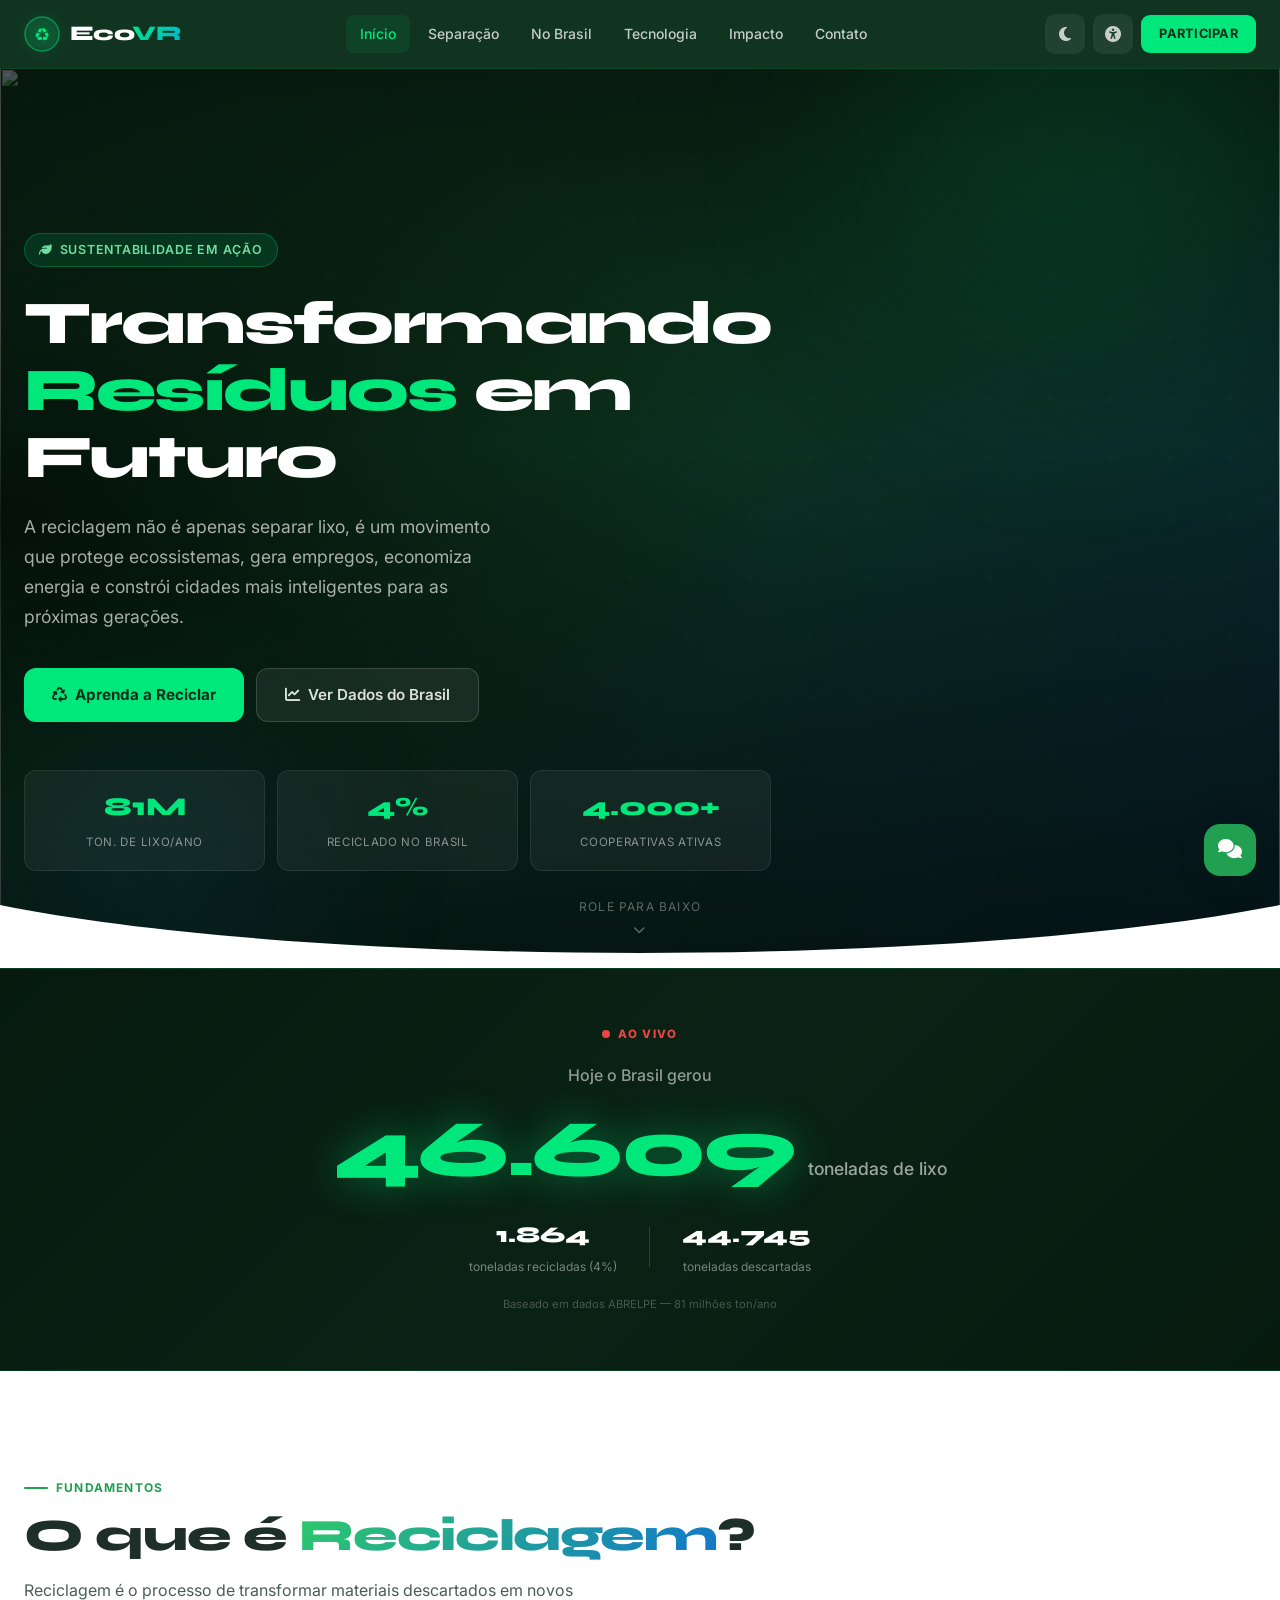
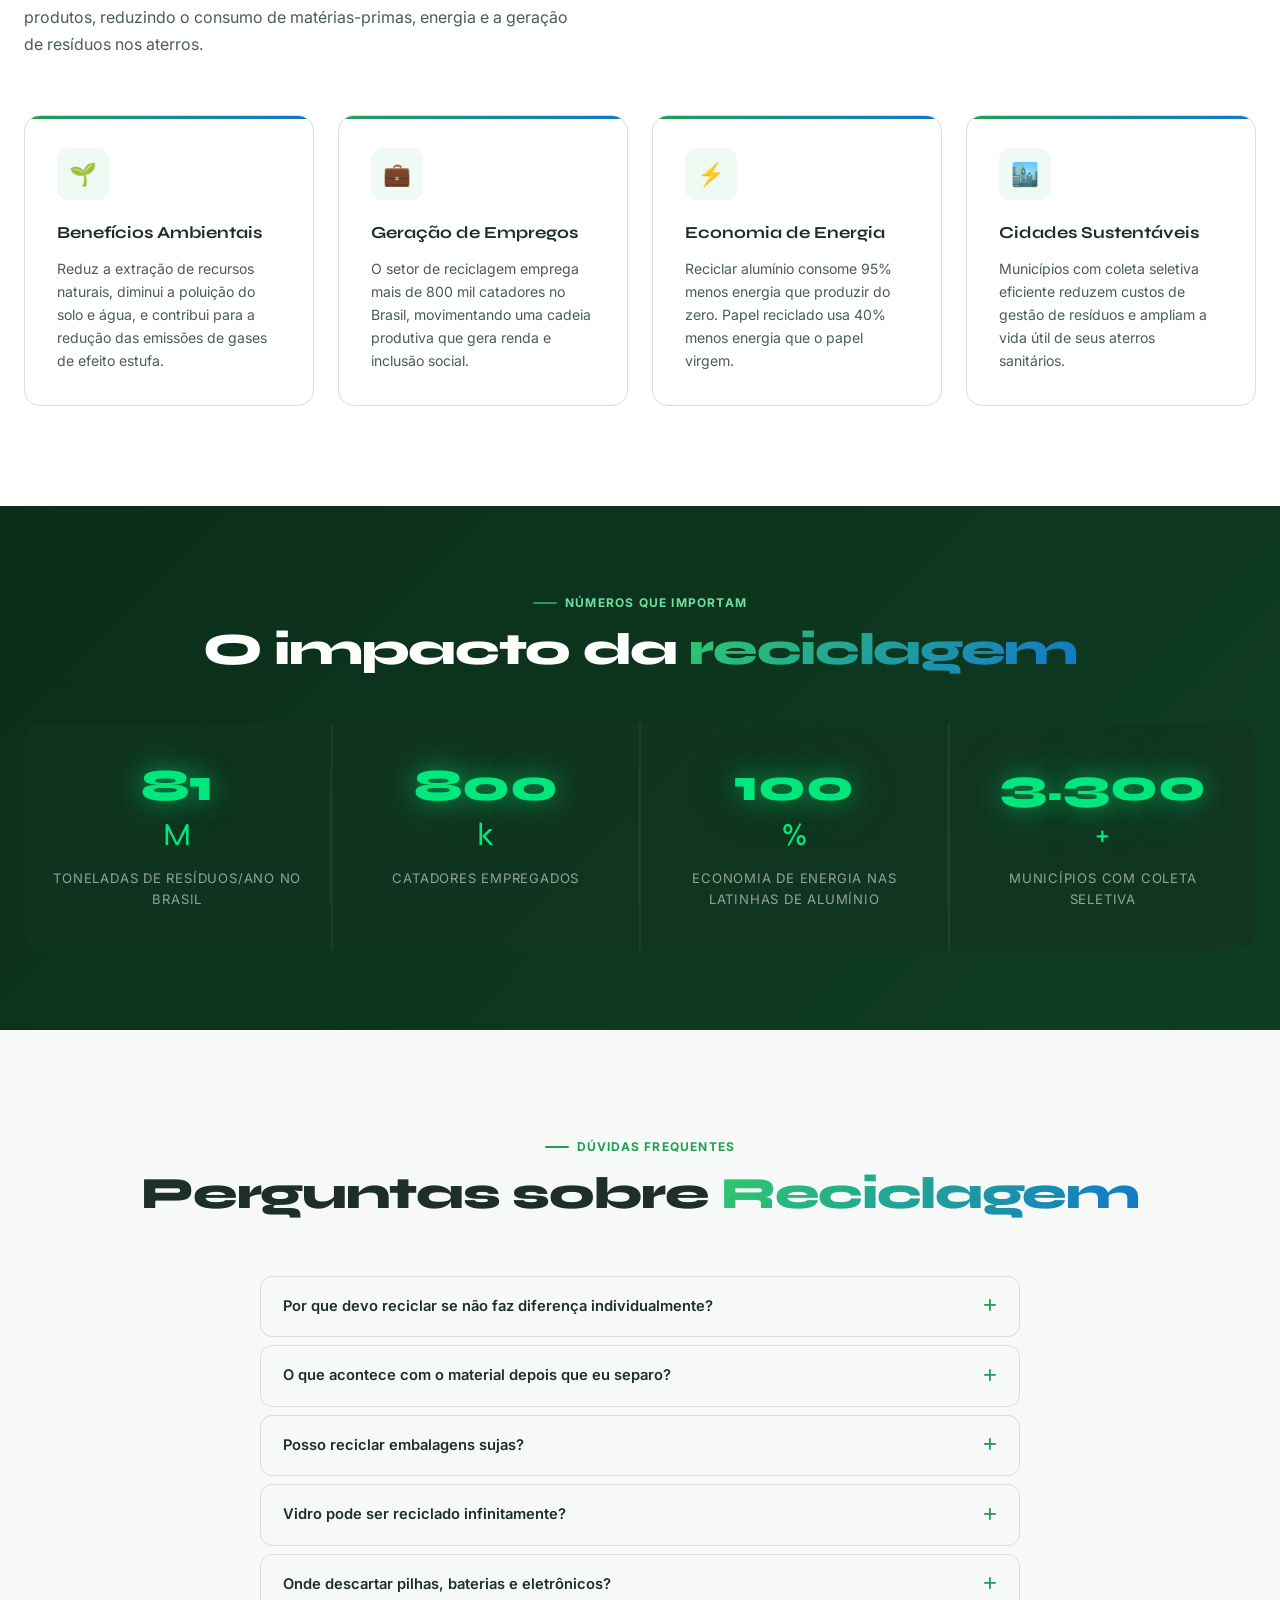
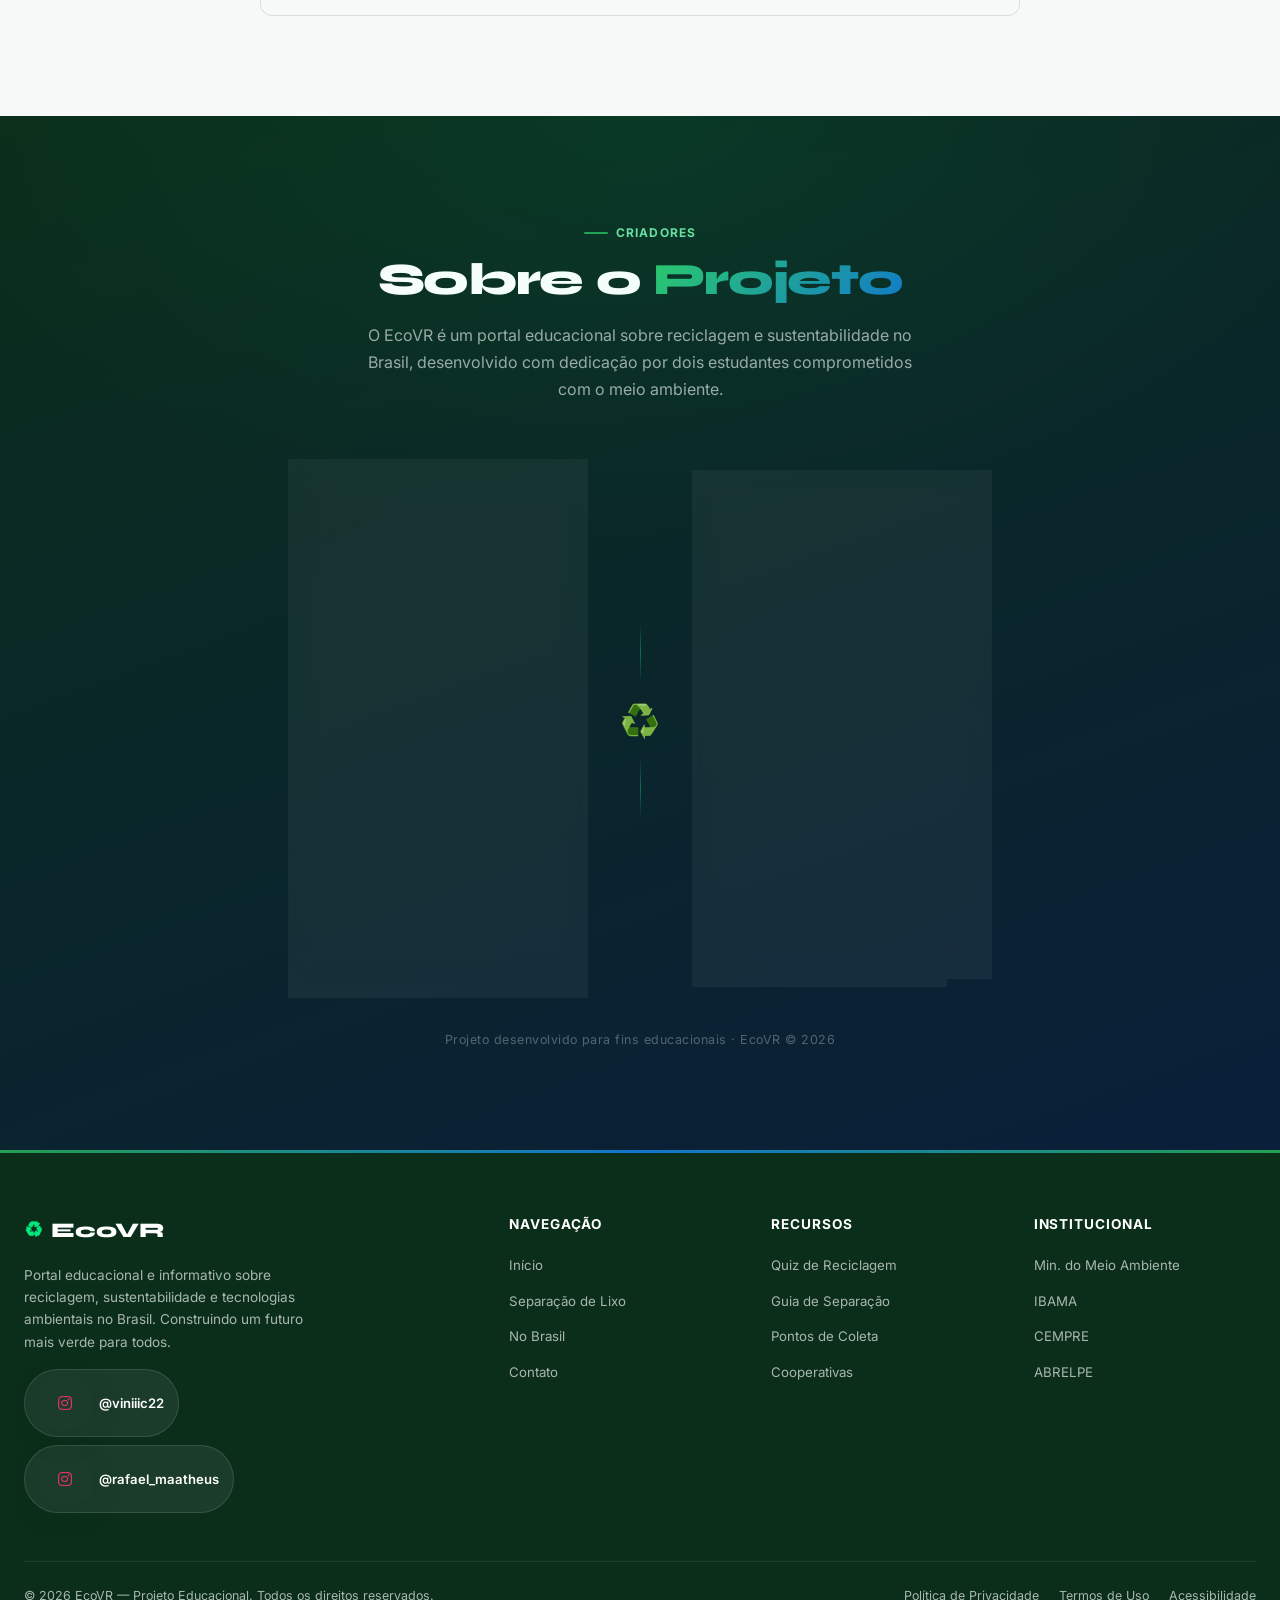
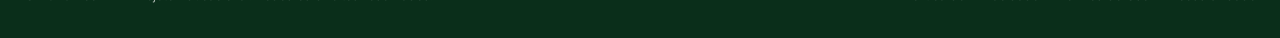
==== commit 452d1741: "seo: adiciona og:image, canonical, theme-color, robots.txt e sitemap.xml; lazy-load nas fotos da equ" ====
--- a/index.html
+++ b/index.html
@@ -7,6 +7,16 @@
 <meta property="og:title" content="EcoVR – Transformando Resíduos em Futuro"/>
 <meta property="og:description" content="Portal educacional e informativo sobre reciclagem, sustentabilidade e tecnologias ambientais no Brasil."/>
 <meta property="og:type" content="website"/>
+<meta property="og:url" content="https://ecovr-reciclagem.netlify.app/"/>
+<meta property="og:image" content="https://ecovr-reciclagem.netlify.app/og-image.jpg"/>
+<meta property="og:image:width" content="1200"/>
+<meta property="og:image:height" content="630"/>
+<meta name="twitter:card" content="summary_large_image"/>
+<meta name="twitter:title" content="EcoVR – Transformando Resíduos em Futuro"/>
+<meta name="twitter:description" content="Portal educacional e informativo sobre reciclagem, sustentabilidade e tecnologias ambientais no Brasil."/>
+<meta name="twitter:image" content="https://ecovr-reciclagem.netlify.app/og-image.jpg"/>
+<meta name="theme-color" content="#00c46a"/>
+<link rel="canonical" href="https://ecovr-reciclagem.netlify.app/"/>
 <title>EcoVR – Transformando Resíduos em Futuro</title>
 <link rel="preconnect" href="https://fonts.googleapis.com"/>
 <link href="https://fonts.googleapis.com/css2?family=Inter:wght@300;400;500;600;700;800;900&family=Syne:wght@700;800&display=swap" rel="stylesheet"/>
@@ -249,7 +259,7 @@
       </div>
       <div class="sobre-cards">
         <div class="sobre-card reveal rd1">
-          <div class="sobre-avatar"><img src="vinicius.png" alt="Vinicius Correa"/></div>
+          <div class="sobre-avatar"><img src="vinicius.png" alt="Vinicius Correa" loading="lazy"/></div>
           <h3 class="sobre-name">Vinicius Correa</h3>
           <span class="sobre-role">Design &amp; Desenvolvimento</span>
           <p class="sobre-desc">Responsável pelo design visual, arquitetura do site e implementação das funcionalidades interativas do EcoVR.</p>
@@ -265,7 +275,7 @@
           <div class="sobre-divider-line"></div>
         </div>
         <div class="sobre-card reveal rd2">
-          <div class="sobre-avatar"><img src="rafael.png" alt="Rafael Leismann"/></div>
+          <div class="sobre-avatar"><img src="rafael.png" alt="Rafael Leismann" loading="lazy"/></div>
           <h3 class="sobre-name">Rafael Leismann</h3>
           <span class="sobre-role">Conteúdo &amp; Desenvolvimento</span>
           <p class="sobre-desc">Responsável pela pesquisa de dados, produção de conteúdo e colaboração no desenvolvimento do EcoVR.</p>
--- a/styles.css
+++ b/styles.css
@@ -49,7 +49,7 @@
 }
 
 *,*::before,*::after { box-sizing: border-box; margin: 0; padding: 0; }
-h1,h2,h3,h4,h5 { overflow-wrap: break-word; word-break: break-word; }
+h1,h2,h3,h4,h5 { overflow-wrap: break-word; }
 html { scroll-behavior: smooth; font-size: 16px; overflow-x: hidden; }
 body { font-family: 'Inter', sans-serif; background: var(--surface); color: var(--text); line-height: 1.6; overflow-x: hidden; transition: background var(--transition), color var(--transition); }
 a { text-decoration: none; color: inherit; }
@@ -838,7 +838,7 @@
 
   /* Hero mobile */
   .hero-content { padding: 40px 16px 32px; grid-template-columns: 1fr; width: 100%; max-width: 100%; }
-  .hero h1 { font-size: clamp(1.6rem, 7.5vw, 2.2rem); word-break: break-word; overflow-wrap: break-word; }
+  .hero h1 { font-size: clamp(1.6rem, 7.5vw, 2.2rem); overflow-wrap: break-word; hyphens: none; }
   .hero p { font-size: 0.9rem; max-width: 100%; }
   .hero-badge { font-size: 0.68rem; white-space: normal; max-width: 100%; }
   .hero-stats { width: 100%; }
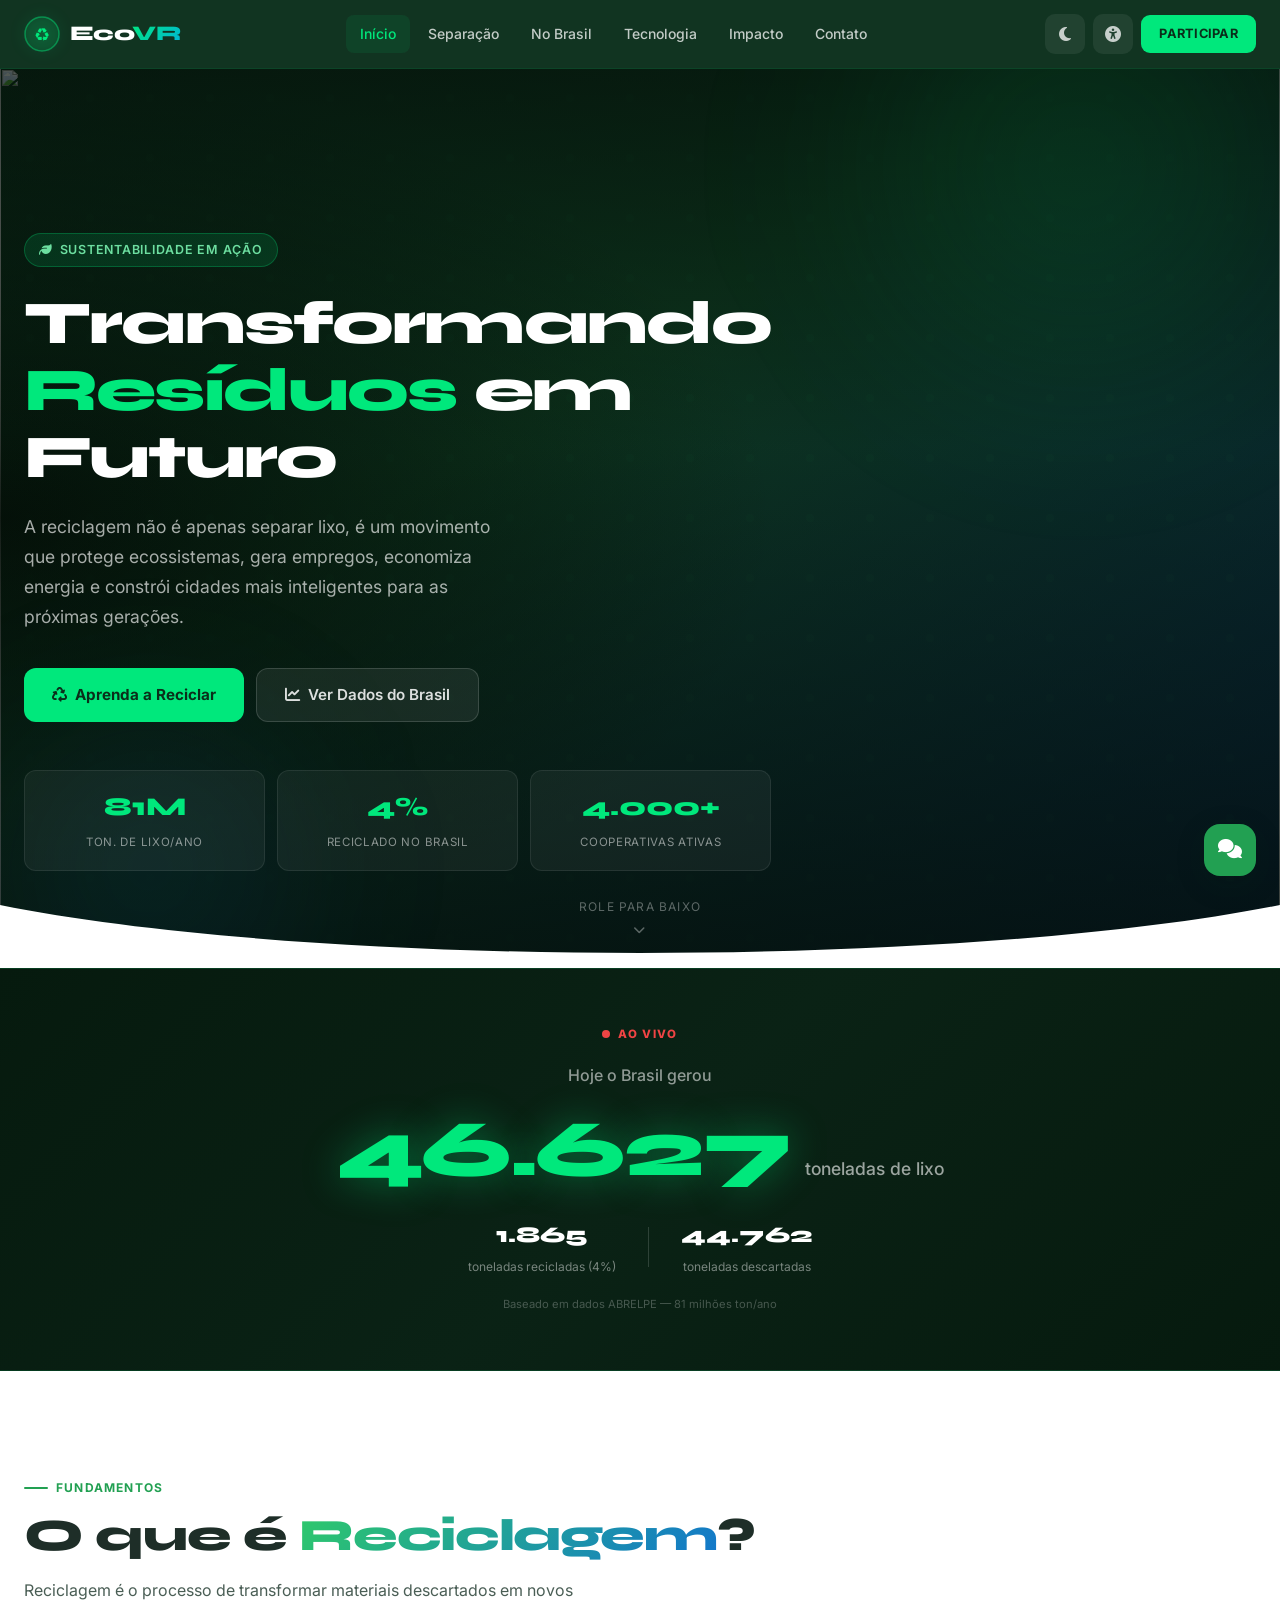
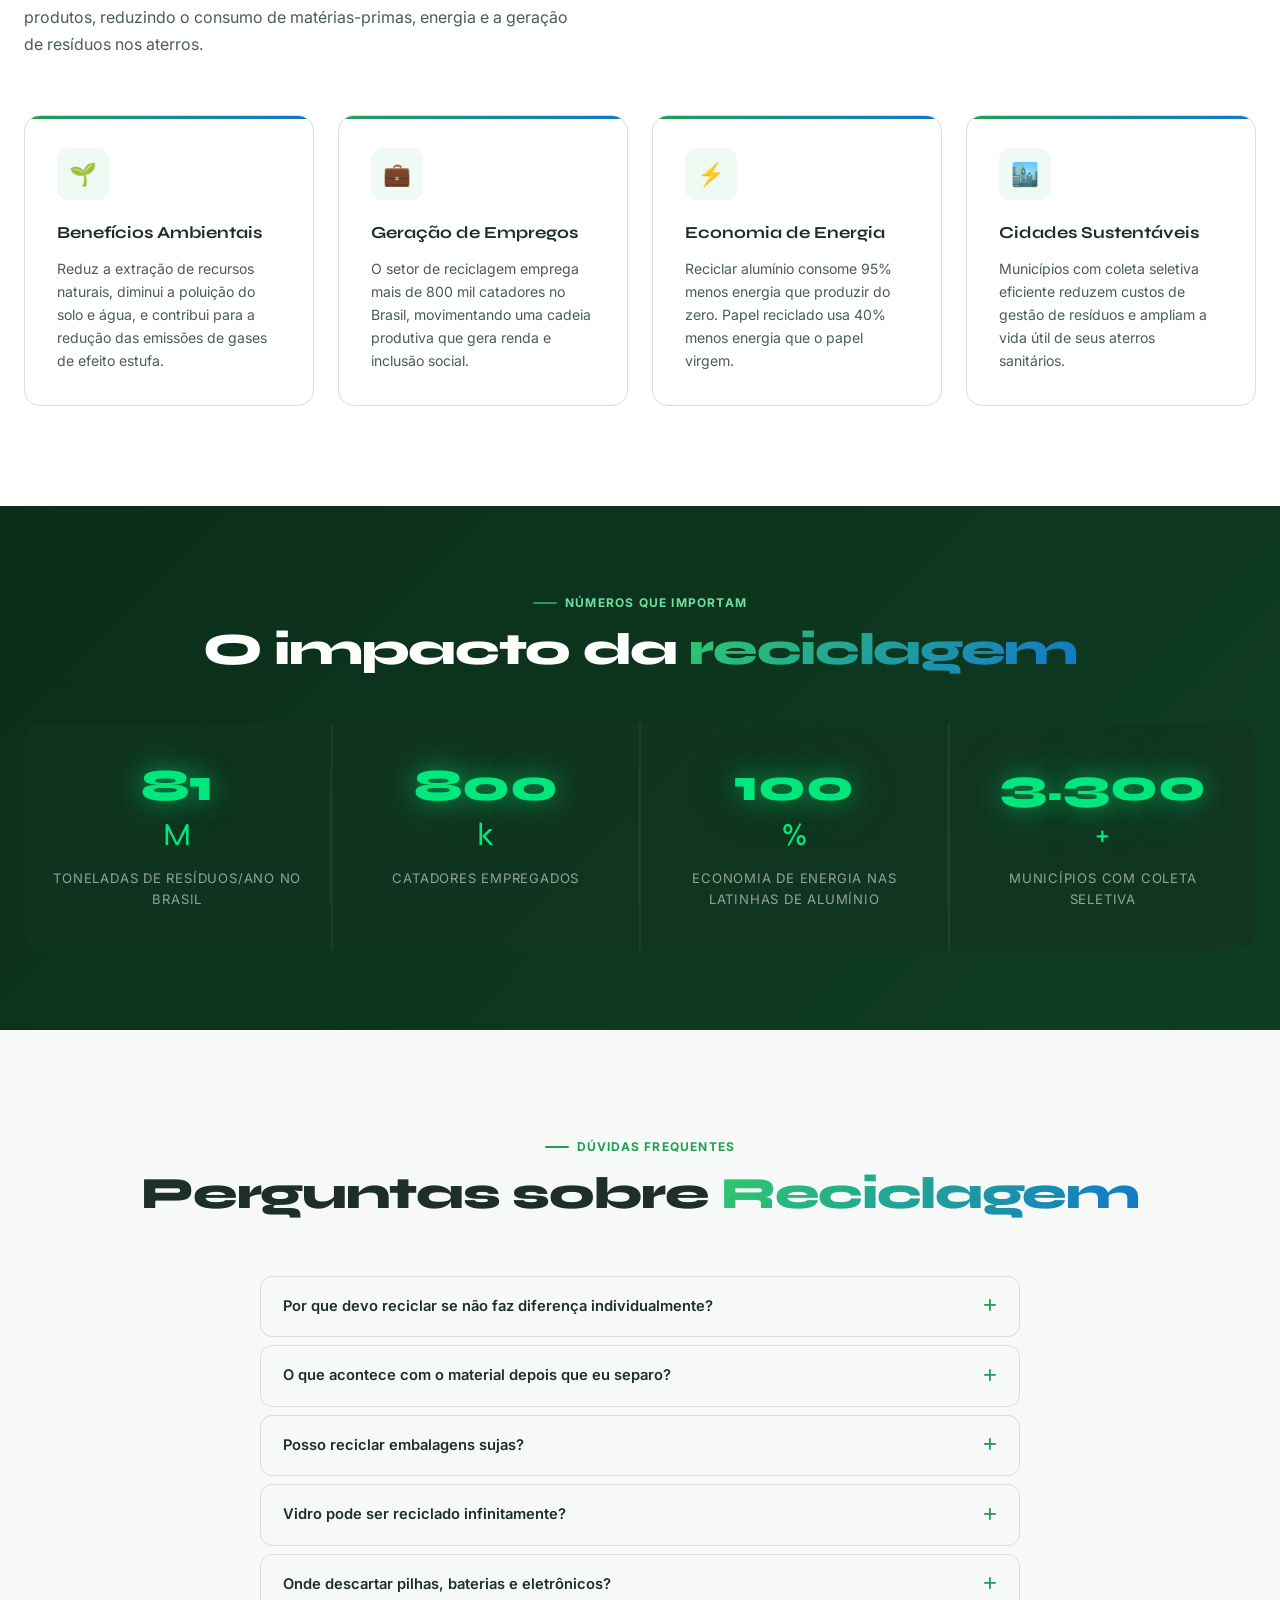
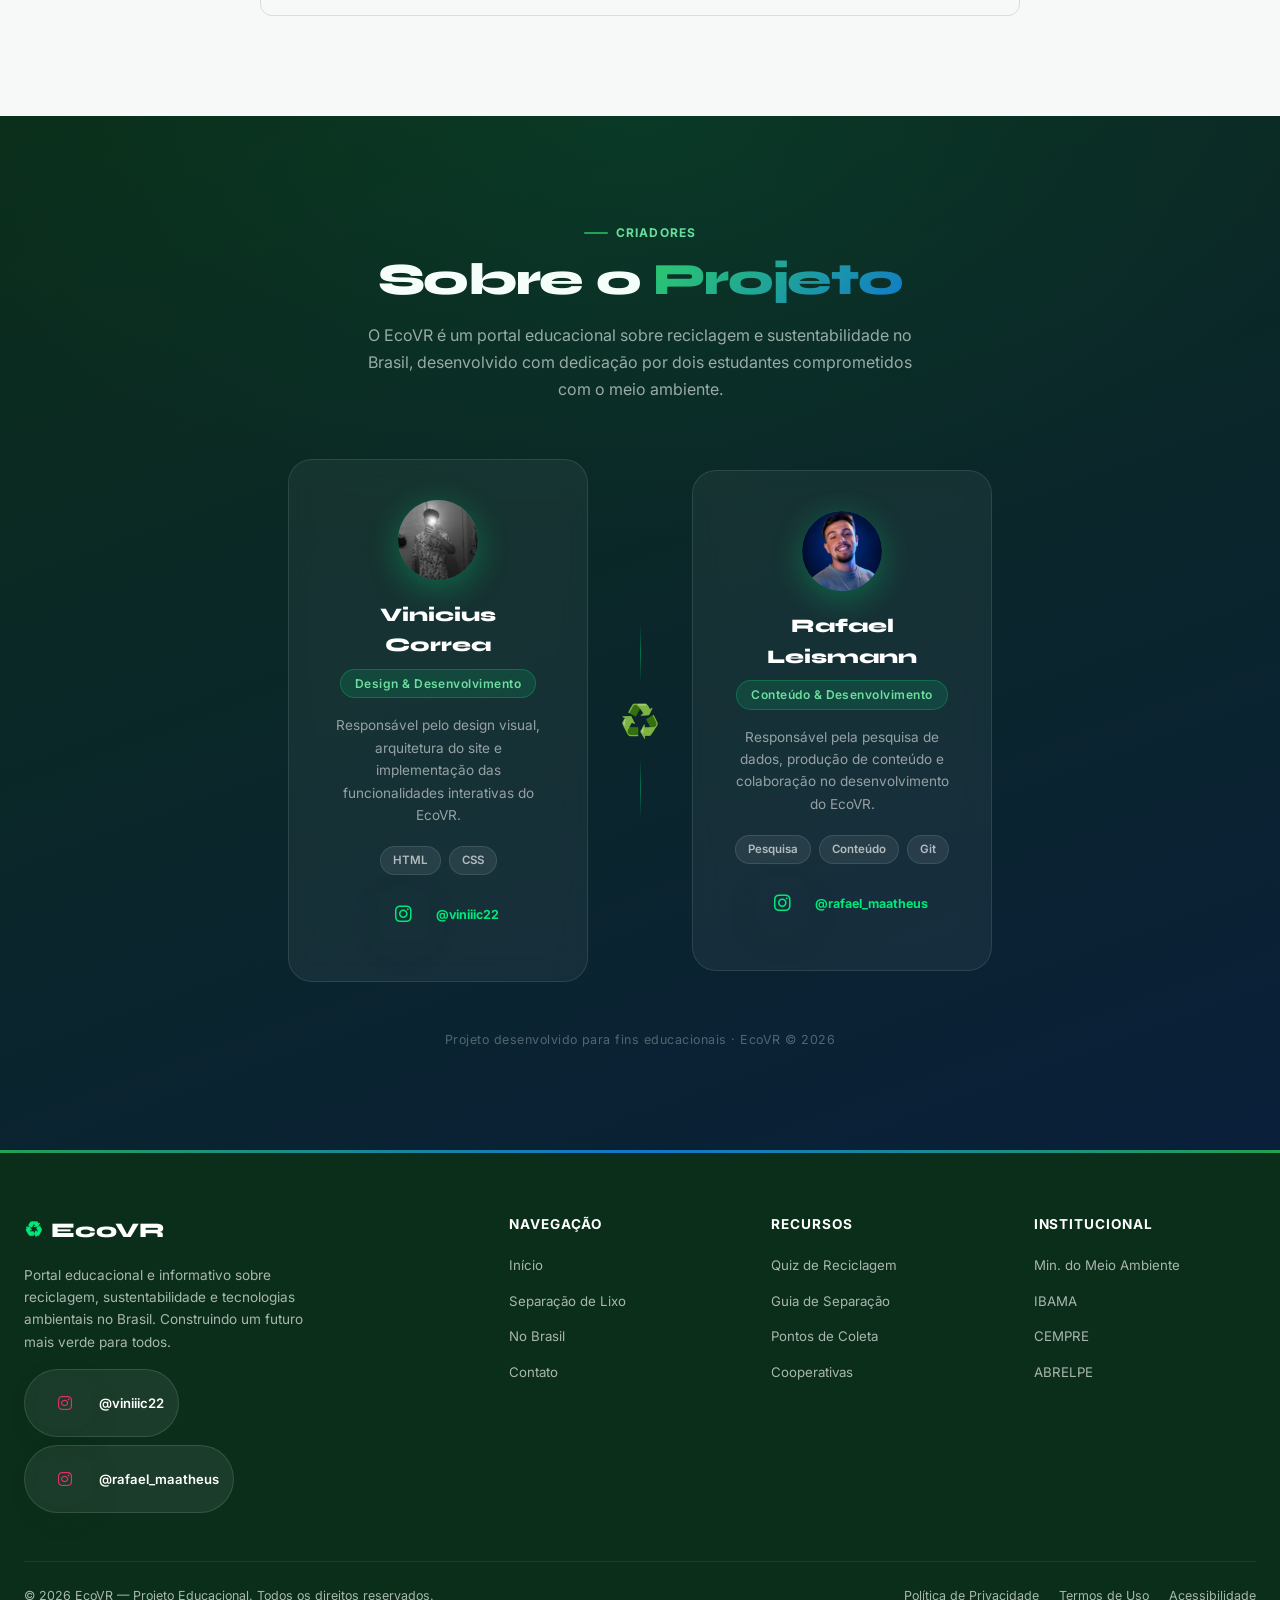
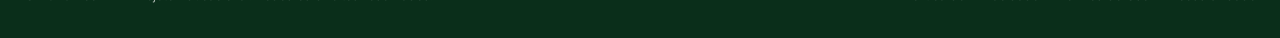
==== commit 68351891: "feat: mapa interativo do Brasil por regiao; fix: remove chave da Groq exposta no chatbot - Substitui" ====
--- a/index.html
+++ b/index.html
@@ -509,30 +509,45 @@
           <h2 class="section-title">Desafios <span>Regionais</span></h2>
           <p class="section-desc" style="margin-bottom:36px">A coleta seletiva ainda é concentrada no Sul e Sudeste. Norte e Nordeste têm muito espaço para crescer.</p>
           <div class="region-chart" id="region-chart">
-            <div class="region-bar-item">
-              <div class="region-label"><span class="region-dot" style="background:#00e87c"></span>Sul</div>
-              <div class="region-track"><div class="region-fill" data-pct="81.9" style="--rc:#00e87c"></div></div>
-              <span class="region-pct" style="color:#00e87c">81,9%</span>
-            </div>
-            <div class="region-bar-item">
-              <div class="region-label"><span class="region-dot" style="background:#00e87c"></span>Sudeste</div>
-              <div class="region-track"><div class="region-fill" data-pct="80.6" style="--rc:#00e87c"></div></div>
-              <span class="region-pct" style="color:#00e87c">80,6%</span>
-            </div>
-            <div class="region-bar-item">
-              <div class="region-label"><span class="region-dot" style="background:#f59e0b"></span>Centro-Oeste</div>
-              <div class="region-track"><div class="region-fill" data-pct="51.3" style="--rc:#f59e0b"></div></div>
-              <span class="region-pct" style="color:#f59e0b">51,3%</span>
-            </div>
-            <div class="region-bar-item">
-              <div class="region-label"><span class="region-dot" style="background:#ef4444"></span>Norte</div>
-              <div class="region-track"><div class="region-fill" data-pct="37.0" style="--rc:#ef4444"></div></div>
-              <span class="region-pct" style="color:#ef4444">37,0%</span>
-            </div>
-            <div class="region-bar-item">
-              <div class="region-label"><span class="region-dot" style="background:#ef4444"></span>Nordeste</div>
-              <div class="region-track"><div class="region-fill" data-pct="33.5" style="--rc:#ef4444"></div></div>
-              <span class="region-pct" style="color:#ef4444">33,5%</span>
+            <div class="brasil-map-wrap" onmouseleave="resetRegionInfo()">
+              <svg class="brasil-map-svg" viewBox="0 0 500 550" role="img" aria-label="Mapa do Brasil dividido por região, com índice de reciclagem de cada uma">
+                <path data-region="norte" tabindex="0" role="button" aria-label="Norte: 37 vírgula 0 por cento de reciclagem" style="fill:#ef4444"
+                  onmouseenter="showRegionInfo('norte')" onfocus="showRegionInfo('norte')" onclick="showRegionInfo('norte')" onkeydown="if(event.key==='Enter')showRegionInfo('norte')"
+                  d="M 60,60 C 40,90 30,140 50,180 C 70,220 130,235 190,225
+    C 230,240 260,220 290,200 C 330,210 370,190 380,150
+    C 390,110 360,70 310,50 C 260,20 180,15 130,25 C 95,30 75,40 60,60 Z"/>
+                <path data-region="nordeste" tabindex="0" role="button" aria-label="Nordeste: 33 vírgula 5 por cento de reciclagem" style="fill:#ef4444"
+                  onmouseenter="showRegionInfo('nordeste')" onfocus="showRegionInfo('nordeste')" onclick="showRegionInfo('nordeste')" onkeydown="if(event.key==='Enter')showRegionInfo('nordeste')"
+                  d="M 290,200 C 320,180 350,175 380,150
+    C 420,160 460,180 470,220 C 478,250 460,270 430,280
+    C 400,300 370,290 350,270 C 330,250 300,240 280,235
+    C 265,225 275,210 290,200 Z"/>
+                <path data-region="centro-oeste" tabindex="0" role="button" aria-label="Centro-Oeste: 51 vírgula 3 por cento de reciclagem" style="fill:#f59e0b"
+                  onmouseenter="showRegionInfo('centro-oeste')" onfocus="showRegionInfo('centro-oeste')" onclick="showRegionInfo('centro-oeste')" onkeydown="if(event.key==='Enter')showRegionInfo('centro-oeste')"
+                  d="M 190,225 C 230,240 260,220 280,235
+    C 300,250 310,280 300,320 C 290,355 260,375 220,370
+    C 180,365 150,340 145,300 C 140,270 155,245 190,225 Z"/>
+                <path data-region="sudeste" tabindex="0" role="button" aria-label="Sudeste: 80 vírgula 6 por cento de reciclagem" style="fill:#00e87c"
+                  onmouseenter="showRegionInfo('sudeste')" onfocus="showRegionInfo('sudeste')" onclick="showRegionInfo('sudeste')" onkeydown="if(event.key==='Enter')showRegionInfo('sudeste')"
+                  d="M 300,320 C 310,280 300,250 350,270
+    C 370,290 375,320 365,350 C 358,375 330,395 300,390
+    C 280,387 275,360 285,340 C 290,332 295,325 300,320 Z"/>
+                <path data-region="sul" tabindex="0" role="button" aria-label="Sul: 81 vírgula 9 por cento de reciclagem" style="fill:#00e87c"
+                  onmouseenter="showRegionInfo('sul')" onfocus="showRegionInfo('sul')" onclick="showRegionInfo('sul')" onkeydown="if(event.key==='Enter')showRegionInfo('sul')"
+                  d="M 220,370 C 260,375 290,390 300,390
+    C 295,420 280,450 260,480 C 245,500 225,510 210,495
+    C 195,475 195,440 200,410 C 203,395 210,380 220,370 Z"/>
+              </svg>
+            </div>
+            <div class="brasil-map-info" id="brasil-map-info">
+              <div class="bmi-empty">Toque ou passe o mouse sobre uma região do mapa</div>
+            </div>
+            <div class="brasil-map-legend">
+              <button type="button" class="region-legend-item" data-region="sul" onmouseenter="showRegionInfo('sul')" onclick="showRegionInfo('sul')"><span class="region-dot" style="background:#00e87c"></span>Sul <b style="color:#00e87c">81,9%</b></button>
+              <button type="button" class="region-legend-item" data-region="sudeste" onmouseenter="showRegionInfo('sudeste')" onclick="showRegionInfo('sudeste')"><span class="region-dot" style="background:#00e87c"></span>Sudeste <b style="color:#00e87c">80,6%</b></button>
+              <button type="button" class="region-legend-item" data-region="centro-oeste" onmouseenter="showRegionInfo('centro-oeste')" onclick="showRegionInfo('centro-oeste')"><span class="region-dot" style="background:#f59e0b"></span>Centro-Oeste <b style="color:#f59e0b">51,3%</b></button>
+              <button type="button" class="region-legend-item" data-region="norte" onmouseenter="showRegionInfo('norte')" onclick="showRegionInfo('norte')"><span class="region-dot" style="background:#ef4444"></span>Norte <b style="color:#ef4444">37,0%</b></button>
+              <button type="button" class="region-legend-item" data-region="nordeste" onmouseenter="showRegionInfo('nordeste')" onclick="showRegionInfo('nordeste')"><span class="region-dot" style="background:#ef4444"></span>Nordeste <b style="color:#ef4444">33,5%</b></button>
             </div>
           </div>
         </div>
@@ -1081,22 +1096,33 @@
   }
 }
 
-// ── BARRAS REGIONAIS ──────────────────────────────────────────────────
-function initRegionBars() {
-  document.querySelectorAll('.region-fill').forEach(function(el) {
-    el.style.width = '0%';
-    setTimeout(function() {
-      el.style.width = el.dataset.pct + '%';
-    }, 100);
+// ── MAPA DO BRASIL POR REGIÃO ─────────────────────────────────────────
+const regionData = {
+  norte: { name: 'Norte', pct: '37,0%', color: '#ef4444', desc: 'Maior desafio logístico do país: distâncias continentais e a floresta amazônica dificultam a coleta seletiva.' },
+  nordeste: { name: 'Nordeste', pct: '33,5%', color: '#ef4444', desc: 'Menor índice de reciclagem do Brasil, mas com grande potencial de crescimento nos próximos anos.' },
+  'centro-oeste': { name: 'Centro-Oeste', pct: '51,3%', color: '#f59e0b', desc: 'Cresce a passos moderados, ainda dependente de expansão da coleta seletiva fora das capitais.' },
+  sudeste: { name: 'Sudeste', pct: '80,6%', color: '#00e87c', desc: 'Concentra a maior parte da população e das cooperativas de reciclagem do país.' },
+  sul: { name: 'Sul', pct: '81,9%', color: '#00e87c', desc: 'Região com o maior índice de reciclagem do Brasil, impulsionado por programas municipais consolidados.' }
+};
+
+function showRegionInfo(key) {
+  const d = regionData[key];
+  if (!d) return;
+  document.querySelectorAll('.brasil-map-svg path').forEach(function(p) {
+    p.classList.toggle('active', p.getAttribute('data-region') === key);
   });
-}
-
-function initBars() {
-  initRegionBars();
-  document.querySelectorAll('.bar-fill').forEach(function(el) {
-    el.style.width = '0%';
-    setTimeout(function() { el.style.width = el.dataset.width + '%'; }, 100);
+  document.querySelectorAll('.region-legend-item').forEach(function(b) {
+    b.classList.toggle('active', b.getAttribute('data-region') === key);
   });
+  const info = document.getElementById('brasil-map-info');
+  info.innerHTML = '<div class="bmi-name">' + d.name + ' <span class="bmi-pct" style="color:' + d.color + '">' + d.pct + '</span></div>'
+    + '<p class="bmi-desc">' + d.desc + '</p>';
+}
+
+function resetRegionInfo() {
+  document.querySelectorAll('.brasil-map-svg path, .region-legend-item').forEach(function(el) { el.classList.remove('active'); });
+  const info = document.getElementById('brasil-map-info');
+  info.innerHTML = '<div class="bmi-empty">Toque ou passe o mouse sobre uma região do mapa</div>';
 }
 
 // ── SCROLL ────────────────────────────────────────────────────────────
@@ -1547,84 +1573,25 @@
   if (open) document.getElementById('chat-input').focus();
 }
 
-const GROQ_SYSTEM = `Você é o EcoBot, assistente do EcoVR sobre reciclagem e sustentabilidade no Brasil.
-
-Regras obrigatórias:
-- Responda em português, de forma direta e objetiva
-- Máximo 2 frases por resposta — seja conciso
-- Sem listas, sem tópicos, sem markdown, só texto simples
-- Se a pergunta fugir do tema ambiental, responda em 1 frase e redirecione para reciclagem`;
-
-const chatHistory = [];
-const _k = ['gsk_EdhIzKs4q32uT', 'MYrFCbDWGdyb3FYxNe', 'ehuAlY0TtuUOFmTsZC939'].join('');
-
-function getGroqKey() {
-  return _k;
-}
-
-function showKeySetup() {
-  const msgs = document.getElementById('chat-messages');
-  const wrap = document.createElement('div');
-  wrap.className = 'chat-key-setup';
-  wrap.id = 'chat-key-setup';
-  wrap.innerHTML = `
-    <p>Para ativar a IA, insira sua chave Groq API:</p>
-    <input type="password" id="key-input" placeholder="Cole sua API Key aqui..." />
-    <button onclick="saveGroqKey()">Ativar IA ✓</button>
-  `;
-  msgs.appendChild(wrap);
-  msgs.scrollTop = msgs.scrollHeight;
-}
-
-async function chatSend(msg) {
+const CHAT_FALLBACK = 'Ainda não tenho uma resposta pronta pra isso. Tente perguntar sobre separação de lixo, pilhas, eletrônicos, plástico, vidro, alumínio, orgânicos ou coleta seletiva!';
+
+function chatSend(msg) {
   const input = document.getElementById('chat-input');
   const text = (msg || input.value).trim();
   if (!text) return;
   input.value = '';
   addMsg(text, 'user');
 
-  const key = getGroqKey();
+  const normalized = normalizeText(text);
+  const match = chatResponses.find(function(r) {
+    return r.keys.some(function(k) { return normalized.indexOf(normalizeText(k)) !== -1; });
+  });
 
   const typing = addMsg('Digitando...', 'bot typing');
-  chatHistory.push({ role: 'user', content: text });
-
-  try {
-    const res = await fetch('https://api.groq.com/openai/v1/chat/completions', {
-      method: 'POST',
-      headers: {
-        'Content-Type': 'application/json',
-        'Authorization': 'Bearer ' + key
-      },
-      body: JSON.stringify({
-        model: 'llama-3.3-70b-versatile',
-        messages: [{ role: 'system', content: GROQ_SYSTEM }, ...chatHistory],
-        max_tokens: 120
-      })
-    });
-    const data = await res.json();
-    if (data.error) {
-      typing.remove();
-      const status = res.status;
-      if (status === 401 || status === 403) {
-        localStorage.removeItem('ecovr_groq_key');
-        addMsg('Chave inválida. Insira uma chave válida:', 'bot');
-        showKeySetup();
-      } else if (status === 429) {
-        addMsg('Limite de requisições atingido. Aguarde um momento e tente novamente.', 'bot');
-      } else {
-        addMsg('Erro: ' + (data.error.message || 'tente novamente.'), 'bot');
-      }
-      return;
-    }
-    const reply = data.choices?.[0]?.message?.content || 'Não obtive resposta. Tente novamente!';
-    chatHistory.push({ role: 'assistant', content: reply });
+  setTimeout(function() {
     typing.remove();
-    addMsg(reply, 'bot');
-  } catch (e) {
-    console.error('Groq fetch error:', e);
-    typing.remove();
-    addMsg('Ops! Sem conexão com a IA agora. Tente novamente. 🌿', 'bot');
-  }
+    addMsg(match ? match.resp : CHAT_FALLBACK, 'bot');
+  }, 500);
 }
 
 function addMsg(text, type) {
--- a/styles.css
+++ b/styles.css
@@ -130,12 +130,23 @@
 
 /* ── REGION CHART ── */
 .region-chart { display: flex; flex-direction: column; gap: 14px; }
-.region-bar-item { display: grid; grid-template-columns: 110px 1fr 52px; align-items: center; gap: 12px; }
-.region-label { display: flex; align-items: center; gap: 8px; font-size: 0.85rem; font-weight: 600; color: var(--text); }
 .region-dot { width: 10px; height: 10px; border-radius: 50%; flex-shrink: 0; }
-.region-track { height: 10px; background: var(--surface); border-radius: 99px; overflow: hidden; border: 1px solid var(--border); }
-.region-fill { height: 100%; border-radius: 99px; background: var(--rc, #00e87c); width: 0%; transition: width 1.2s cubic-bezier(0.4,0,0.2,1); }
-.region-pct { font-family: 'Syne', sans-serif; font-size: 0.9rem; font-weight: 800; text-align: right; }
+
+/* ── MAPA DO BRASIL POR REGIÃO ── */
+.brasil-map-wrap { display: flex; justify-content: center; }
+.brasil-map-svg { width: 100%; max-width: 320px; height: auto; }
+.brasil-map-svg path { stroke: var(--surface); stroke-width: 3; cursor: pointer; transition: filter 0.2s, transform 0.2s; transform-box: fill-box; transform-origin: center; }
+.brasil-map-svg path:hover, .brasil-map-svg path.active { filter: brightness(1.18); transform: scale(1.03); }
+.brasil-map-svg path:focus { outline: 3px solid var(--accent); outline-offset: 2px; border-radius: 4px; }
+.brasil-map-info { background: var(--surface); border: 1px solid var(--border); border-radius: 16px; padding: 16px 18px; min-height: 92px; }
+.bmi-name { font-family: 'Syne', sans-serif; font-weight: 800; font-size: 1.05rem; color: var(--text); display: flex; align-items: baseline; gap: 8px; }
+.bmi-pct { font-size: 1rem; font-weight: 800; }
+.bmi-desc { font-size: 0.85rem; color: var(--text-muted); margin-top: 6px; line-height: 1.55; }
+.bmi-empty { color: var(--text-muted); font-size: 0.85rem; text-align: center; padding: 8px 0; }
+.brasil-map-legend { display: flex; flex-wrap: wrap; gap: 8px; }
+.region-legend-item { display: flex; align-items: center; gap: 6px; background: var(--surface); border: 1px solid var(--border); border-radius: 99px; padding: 6px 12px; font-size: 0.78rem; font-weight: 600; color: var(--text); cursor: pointer; transition: all 0.2s; font-family: inherit; }
+.region-legend-item:hover, .region-legend-item.active { border-color: var(--accent); background: rgba(0,232,124,0.08); }
+.region-legend-item b { margin-left: 2px; }
 
 /* ── HERO ── */
 .hero { min-height: 100vh; background: linear-gradient(145deg, var(--green-900) 0%, var(--green-800) 40%, var(--blue-900) 100%); display: flex; align-items: center; position: relative; overflow: hidden; padding-top: 68px; }
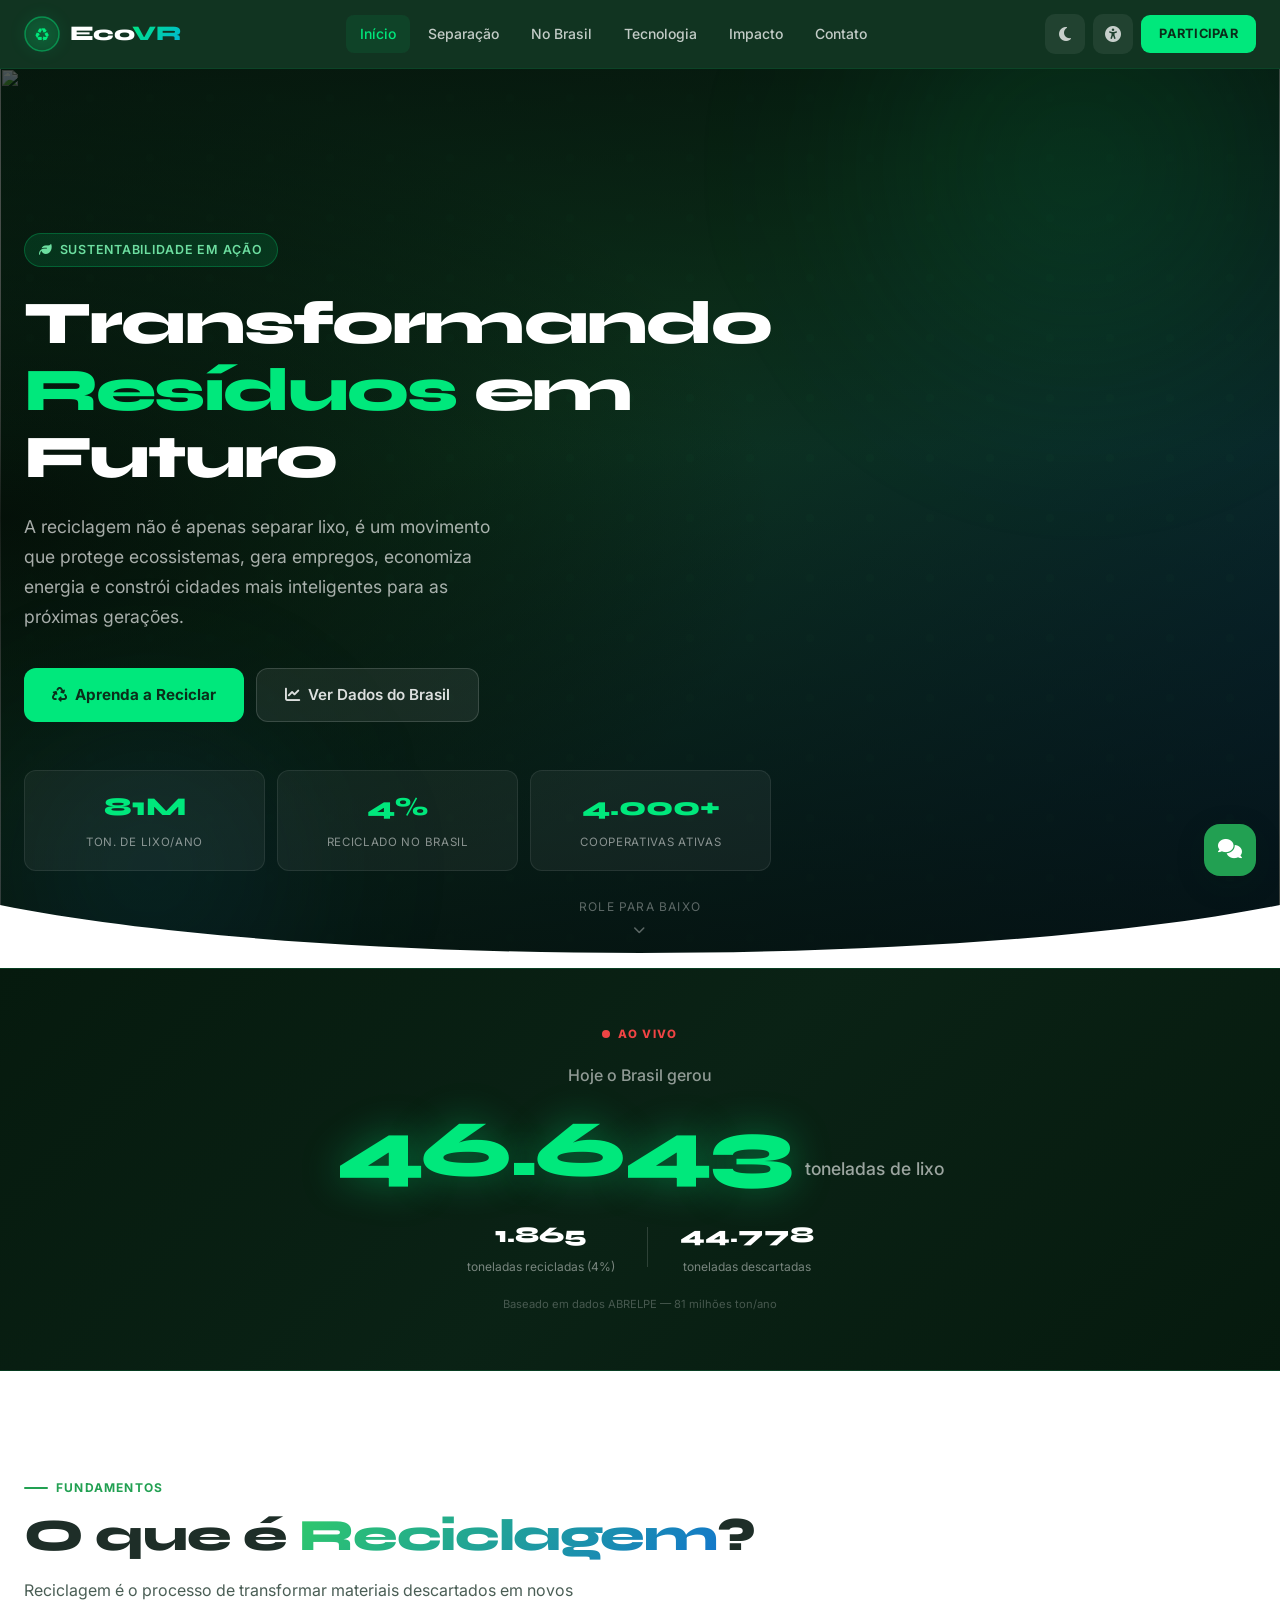
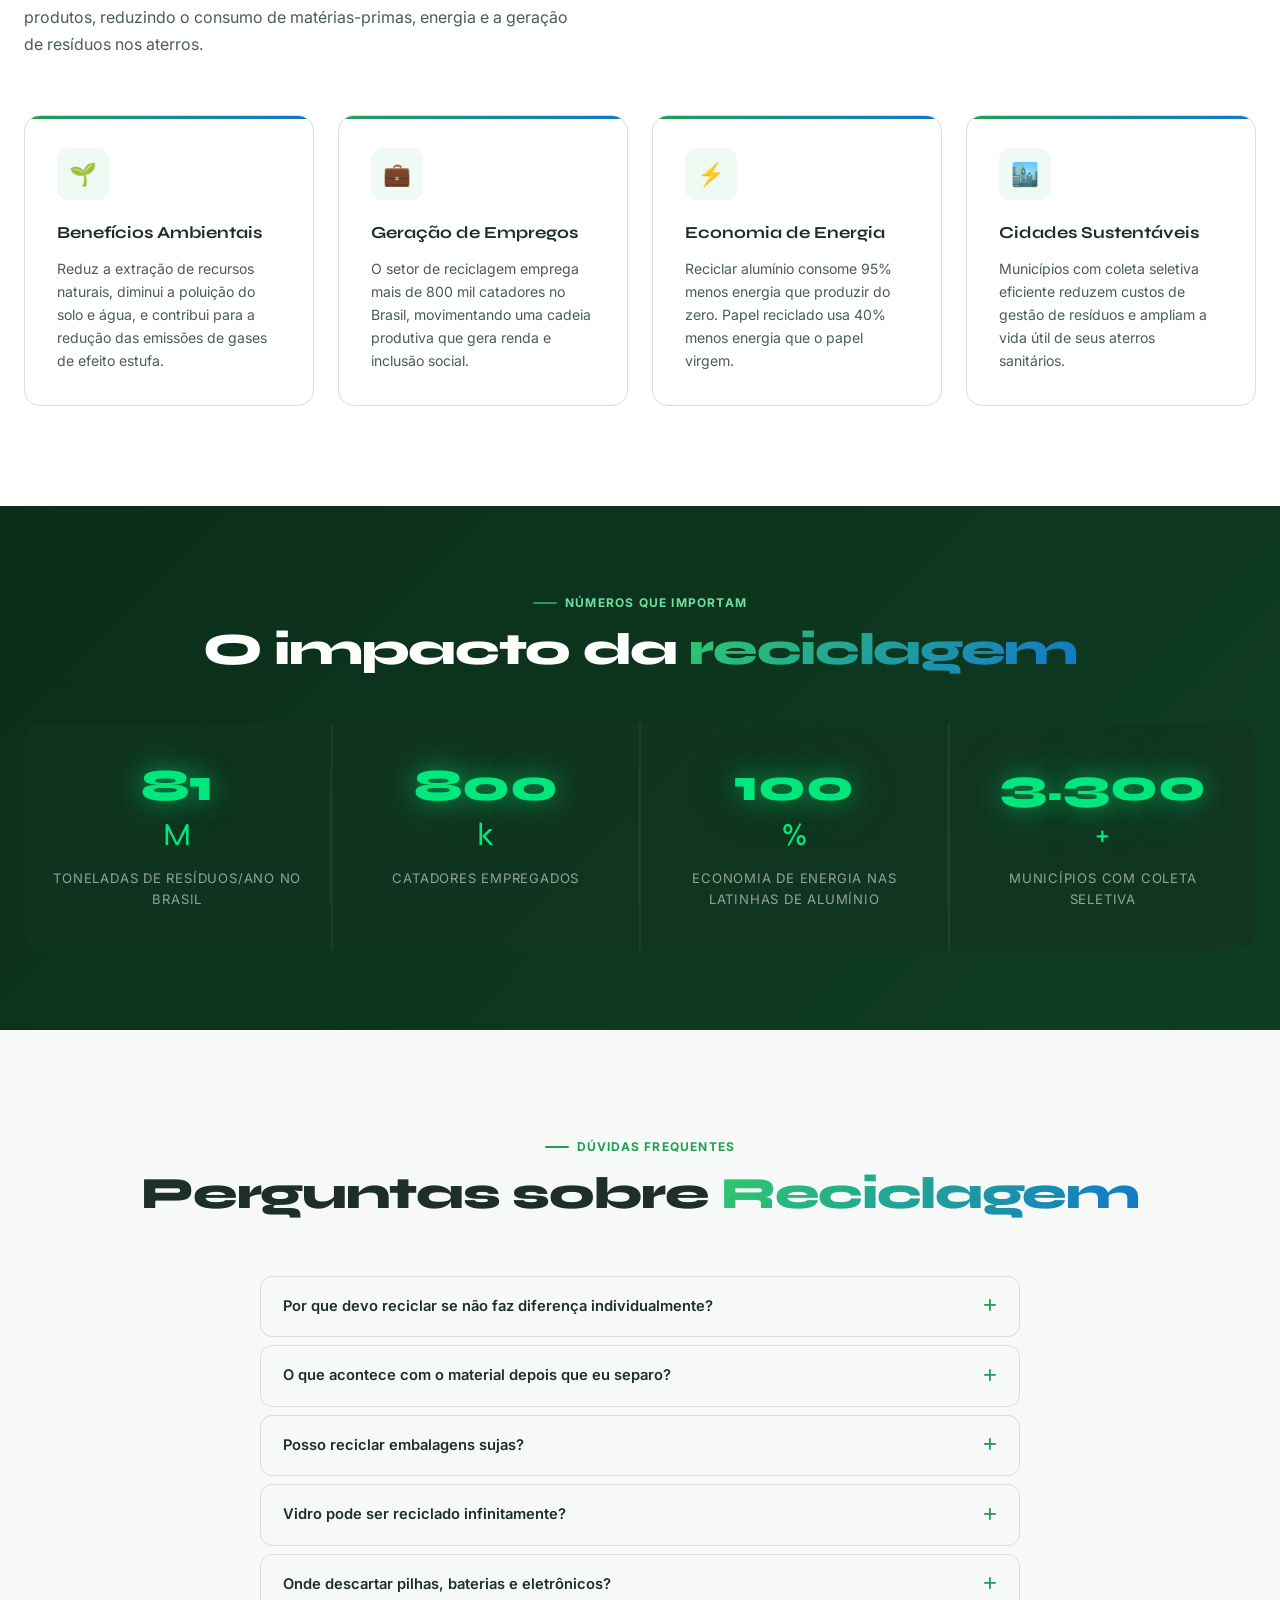
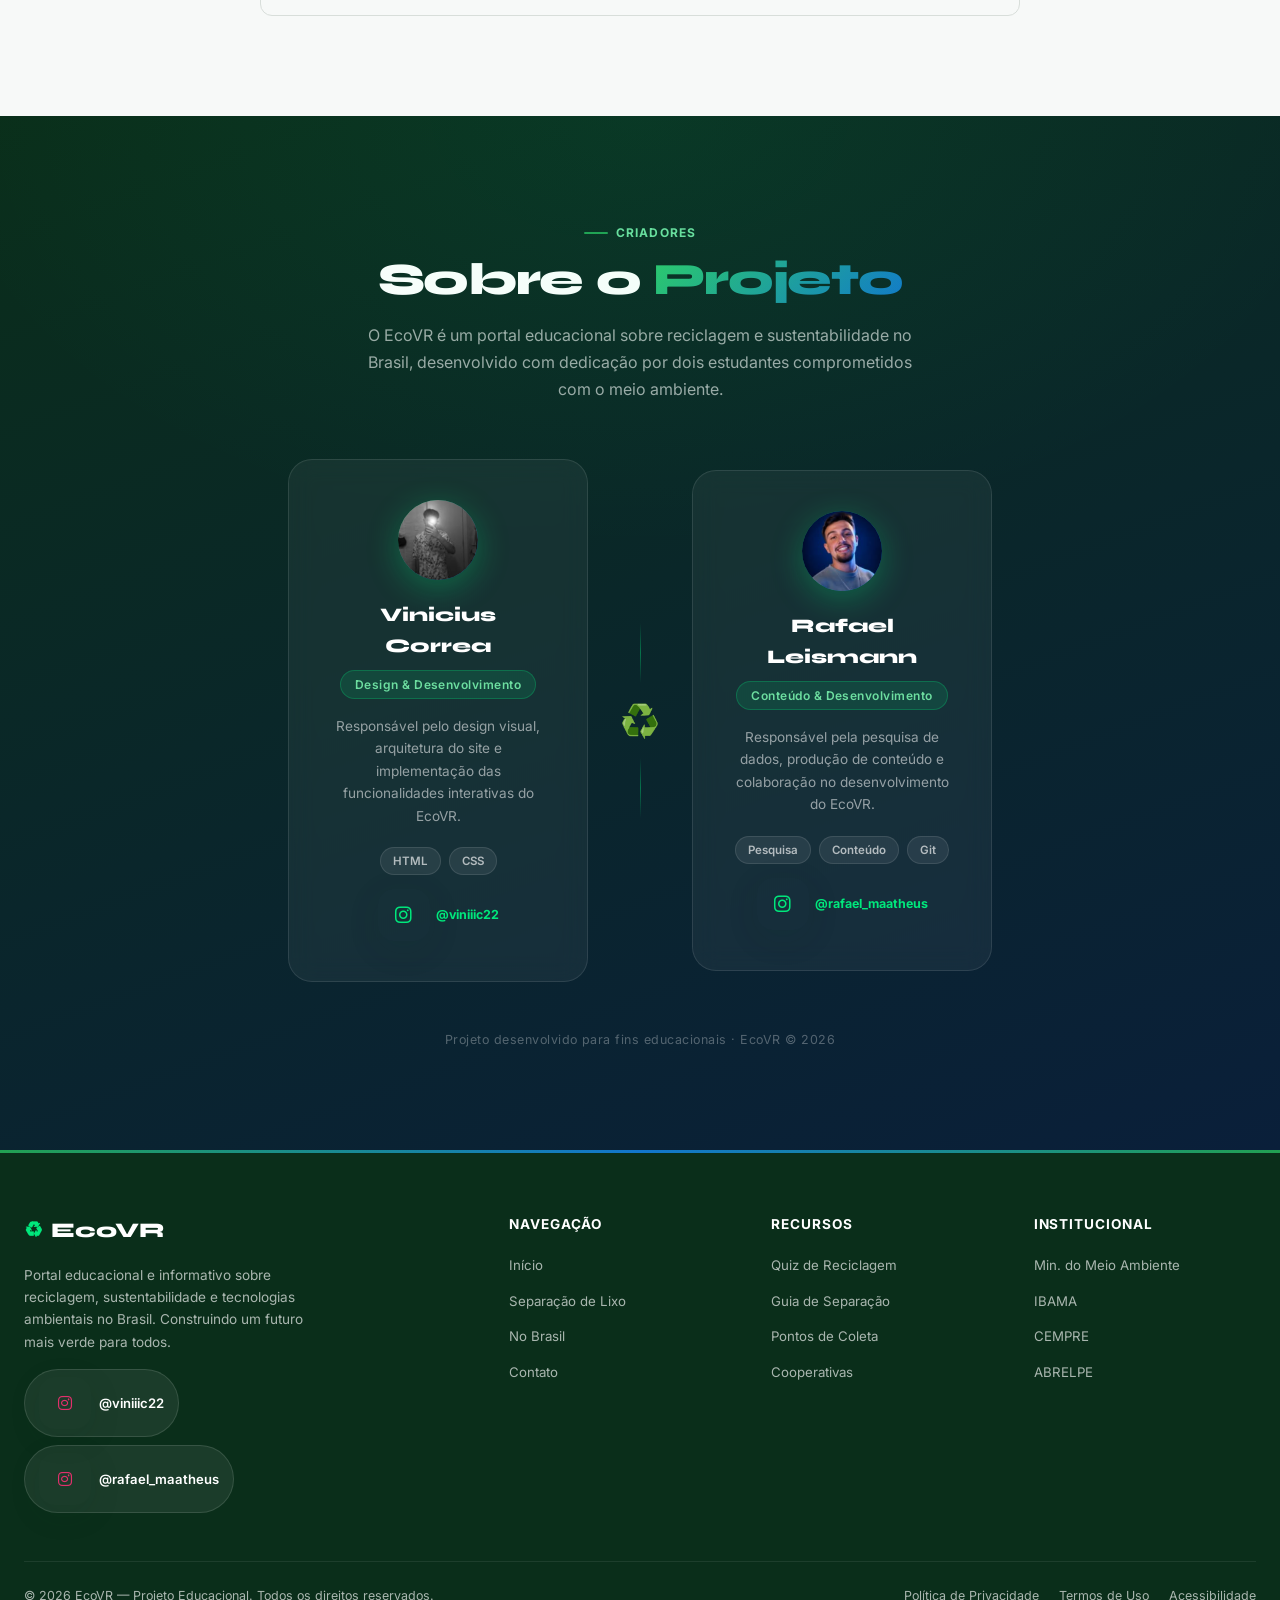
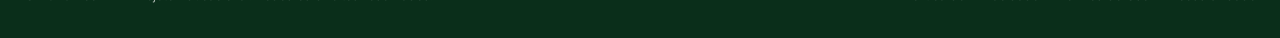
==== commit 831b5730: "fix: usa contorno geografico real do Brasil no mapa por regiao Substitui os "blobs" estilizados por " ====
--- a/index.html
+++ b/index.html
@@ -513,30 +513,19 @@
               <svg class="brasil-map-svg" viewBox="0 0 500 550" role="img" aria-label="Mapa do Brasil dividido por região, com índice de reciclagem de cada uma">
                 <path data-region="norte" tabindex="0" role="button" aria-label="Norte: 37 vírgula 0 por cento de reciclagem" style="fill:#ef4444"
                   onmouseenter="showRegionInfo('norte')" onfocus="showRegionInfo('norte')" onclick="showRegionInfo('norte')" onkeydown="if(event.key==='Enter')showRegionInfo('norte')"
-                  d="M 60,60 C 40,90 30,140 50,180 C 70,220 130,235 190,225
-    C 230,240 260,220 290,200 C 330,210 370,190 380,150
-    C 390,110 360,70 310,50 C 260,20 180,15 130,25 C 95,30 75,40 60,60 Z"/>
+                  d="M4.592,177.814L16.003,182.937L43.525,189.203L63.255,199.641L88.594,210.533L88.502,211.041L85.549,212.822L83.444,215.194L79.135,216.394L75.891,219.218L75.516,220.483L73.474,219.645L71.347,220.015L69.142,223.521L65.475,225.387L63.398,225.808L62.891,224.067L54.889,223.156L51.122,223.74L48.74,223.087L44.217,224.908L41.577,223.255L40.489,224.049L40.476,209.652L41.497,208.963L40.745,206.435L41.256,206.607L42.023,204.834L40.809,205.008L33.389,211.423L21.753,211.829L22.11,209.379L20.664,208.774L20.872,207.121L19.632,205.658L15.308,204.647L9.32,204.648L11.84,202.208L12.662,199.503L10.323,196.076L8.41,194.958L8.539,193.258L7.225,193.191L5.451,191.687L4.329,187.752L2.632,186.347L3.686,184.774L0.032,182.092L0.855,181.006L0.343,179.553L1.452,179.953L3.485,179.064L2.242,176.713ZM80.106,66.616L80.683,68.468L82.138,68.791L82.855,70.189L82.966,76.991L85.745,76.23L92.217,81.942L94.981,81.893L96.472,81.288L97.492,79.807L101.026,78.89L102.131,80.415L100.959,82.341L101.568,83.218L102.973,82.508L104.109,79.82L105.879,79.921L106.825,77.114L107.797,77.615L108.535,76.231L109.644,76.21L110.342,75.218L111.112,76.29L115.307,72.664L115.889,72.961L115.277,74.25L116.021,74.627L116.453,73.369L118.939,71.578L119.355,67.804L120.127,67.224L124.075,66.77L124.683,65.692L127.044,65.393L127.627,64.428L128.704,65.124L130.402,64.901L131.817,66.798L134.04,66.777L135.636,67.7L135.423,70.433L134.453,71.901L136.461,73.784L138.764,79.277L137.716,84.903L138.757,86.462L139.021,89.917L141.858,94.995L140.406,97.198L140.626,98.791L139.231,99.76L138.273,99.209L137.989,100.141L143.645,104.462L145.365,107.791L148.503,108.255L150.436,109.999L148.7,107.785L149.601,103.787L149.107,102.281L150.556,99.009L153.448,97.743L153.534,97.029L157.094,97.693L159.013,100.171L159.114,101.37L160.132,101.77L161.778,101.537L162.402,100.284L164.439,99.73L163.354,97.149L167.705,87.851L181.437,87.851L181.718,95.141L183.428,96.25L183.724,99.179L186.958,101.637L187.03,103.364L188.314,104.761L189.137,104.632L190.245,105.799L191.989,104.314L192.676,107.866L199.499,111.732L202.237,111.705L203.772,113.998L207.41,115.327L207.001,117.055L208.076,117.618L209.903,116.736L211.264,117.178L215.053,115.387L213.59,117.417L211.619,118.315L210.642,120.151L211.404,120.554L189.044,168.936L186.449,171.727L186.976,174.259L189.681,176.99L190.554,179.682L189.639,180.918L189.77,182.888L187.597,185.534L188.75,189.047L187.185,193.465L186.942,196.032L188.28,196.234L187.447,196.966L149.135,197.191L147.568,195.843L146.087,196.389L145.804,197.853L144.3,198.163L143.749,197.203L142.62,197.227L141.858,194.66L140.086,194.89L139.71,192.218L138.527,191.612L137.798,192.138L135.801,188.615L133.965,187.323L124.641,187.114L122.805,191.381L120.755,191.508L120.389,193.404L120.99,194.477L120.249,194.6L119.748,196.181L118.51,196.26L118.287,199.14L109.994,199.568L109.058,200.165L108.832,202.754L106.887,204.906L105.844,204.839L105.098,202.776L102.69,203.492L102.838,205.318L100.89,204.679L98.549,206.772L96.4,204.67L91.129,204.595L91.326,205.734L90.026,207.357L86.351,209.563L63.255,199.641L43.525,189.203L16.003,182.937L2.242,176.713L4.152,172.48L10.254,169.283L10.594,168.22L8.91,165.014L9.063,163.648L12.363,159.089L13.279,153.198L14.132,152.518L16.351,151.815L19.463,148.865L22.395,147.845L25.328,145.36L28.492,144.803L28.669,145.568L29.826,144.538L32.162,144.655L32.71,143.775L33.522,144.263L35.986,143.299L36.628,143.78L38.254,141.347L39.777,141.537L40.114,140.666L40.455,141.454L41.368,140.788L41.911,141.505L42.684,140.752L43.87,141.379L44.047,140.899L44.381,142.636L45.571,143.549L46.665,142.324L47.437,143.38L48.397,142.757L55.229,104.631L54.917,103.042L52.459,100.028L53.203,98.707L52.597,97.099L47.274,93.262L47.447,84.298L50.258,84.135L51.813,82.958L52.691,83.451L54.201,82.176L55.677,83.659L58.605,83.205L57.749,82.204L58.354,80.473L56.797,78.224L51.758,78.073L51.441,77.479L49.837,77.973L49.865,70.335L53.349,69.481L55.262,70.286L70.122,70.2L68.799,69.05L69.499,67.435L70.325,67.153L72.714,69.009L74.784,66.5L76.577,66.688L79.128,64.012L79.897,64.502ZM274.146,42.798L274.183,43.566L275.426,44.22L275.282,50.228L276.156,54.397L278.245,59.291L278.079,61.072L279.161,61.588L279.91,65.311L282.989,64.577L285.491,69.341L289.295,70.535L289.632,76.678L287.225,82.579L283.428,83.526L280.323,88.794L273.734,92.444L268.171,100.457L267.869,103.853L266.61,104.927L264.831,105.072L264.492,104.498L263.469,105.875L262.87,104.796L259.183,103.649L259.47,101.561L257.841,101.293L258.027,98.099L256.623,98.049L256.021,94.659L253.093,92.695L250.189,86.43L251.018,82.797L247.35,79.848L247.17,76.08L245.854,76.447L245.823,74.901L244.472,74.956L244.48,74.09L242.076,74.288L240.168,72.751L239.238,73.128L238.55,71.297L236.559,70.089L231.325,69.671L230.507,66.219L231.105,64.541L229.745,61.842L232.045,61.599L232.318,63.041L235.03,64.45L238.005,64.823L240.58,64.178L243.076,62.416L243.298,63.211L245.799,63.88L248.232,62.721L249.513,63.743L249.082,64.944L251.107,64.379L252.968,64.943L257.65,60.763L257.614,59.327L259.712,56.018L260.312,52.869L262.007,51.315L265.227,45.509L268.565,42.364L269.73,37.786L273.306,40.595ZM324.99,99.845L324.943,101.369L326.268,99.862L326.207,101.407L326.615,100.98L326.949,101.84L327.221,100.845L327.461,102.081L328.762,100.493L328.314,102.752L329.449,102.725L329.808,101.884L329.975,102.769L330.29,101.646L331.299,101.33L330.421,102.717L330.798,103.678L331.469,103.276L331.278,103.824L331.738,102.884L332.759,104.051L333.247,102.05L334.146,101.769L333.152,105.105L334.369,102.952L334.355,104.907L335.555,103.265L334.473,106.384L335.178,107.089L334.308,108.753L334.585,111.164L332.537,112.242L333.907,113.063L333.058,116.901L331.235,117.946L331.427,121.43L328.451,123.413L329.51,125.184L328.262,125.669L328.26,128.219L323.958,133.869L323.353,137.393L320.579,139.7L319.935,142.085L317.423,145.401L316.24,146.47L314.918,146.192L303.316,155.405L305.285,156.281L307.768,155.949L308.778,157.504L310.732,158.466L310.298,159.753L308.852,160.326L309.609,162.615L308.37,163.318L308.882,164.524L307.201,165.409L307.793,167.856L306.38,167.509L305.023,168.752L304.402,171.281L300.146,172.751L297.855,174.46L298.146,178.212L295.757,181.949L296.488,183.625L298.563,185.086L297.779,189.845L293.253,197.687L291.418,198.498L287.9,203.163L285.652,209.888L208.163,204.113L207.172,204.588L206.381,202.639L203.524,201.882L203.747,200.836L201.901,198.789L199.643,198.193L199.08,197.003L197.092,196.677L195.963,192.515L196.487,190.081L194.257,187.158L193.424,183.556L190.156,179.158L189.681,176.99L186.976,174.259L186.449,171.727L189.044,168.936L211.404,120.554L210.642,120.151L211.619,118.315L213.59,117.417L215.053,115.387L211.264,117.178L209.903,116.736L208.076,117.618L207.001,117.055L207.41,115.327L203.772,113.998L202.237,111.705L199.499,111.732L192.676,107.866L191.989,104.314L190.245,105.799L187.03,103.364L186.958,101.637L183.724,99.179L183.483,96.334L181.718,95.141L181.437,76.258L182.33,76.94L183.721,75.466L186.235,75.775L186.696,74.531L186.085,73.433L187.565,73.347L188.325,71.819L192.148,72.948L192.32,71.071L194.907,70.229L197.757,70.575L199.01,68.103L200.555,66.983L201.442,67.719L203.178,66.64L204.048,67.996L205.184,67.81L206.727,68.747L207.573,67.865L210.815,67.5L216.761,68.841L217.404,66.478L214.57,63.776L215.157,62.494L215.977,62.852L216.502,60.629L219.63,62.137L223.627,61.94L224.409,60.774L228.808,59.952L231.105,64.541L230.507,66.219L231.325,69.671L236.559,70.089L238.55,71.297L239.238,73.128L240.168,72.751L242.076,74.288L244.48,74.09L244.472,74.956L245.823,74.901L245.854,76.447L247.17,76.08L247.35,79.848L251.018,82.797L250.189,86.43L253.093,92.695L256.021,94.659L256.623,98.049L258.027,98.099L257.841,101.293L259.47,101.561L259.183,103.649L262.87,104.796L263.109,105.761L264.492,104.498L264.831,105.072L266.61,104.927L267.869,103.853L268.171,100.457L273.734,92.444L280.323,88.794L283.107,83.805L286.462,82.543L287.225,82.579L287.864,84.125L287.618,86.951L292.229,86.62L295.602,90.829L301.206,93.734L307.438,94.11L307.699,95.385L306.713,97.017L312.516,99.505L313.623,97.663L314.304,99.194L314.618,97.763L315.187,98.682L315.951,97.452L316.882,99.448L317.448,98.006L317.893,98.286L318.546,100.213L319.071,98.1L319.297,98.895L320.536,98.16L321.857,98.681L321.483,99.518L322.476,99.044L322.367,100.352L323.346,98.983L323.718,100.709L323.918,99.784ZM90.522,210.309L89.055,210.665L86.351,209.563L90.026,207.357L91.326,205.734L91.129,204.595L96.4,204.67L98.549,206.772L100.89,204.679L102.838,205.318L102.69,203.492L105.098,202.776L105.844,204.839L106.887,204.906L108.832,202.754L109.058,200.165L109.994,199.568L118.359,199.074L118.363,196.514L119.748,196.181L120.249,194.6L120.99,194.477L120.389,193.404L120.755,191.508L122.805,191.381L124.641,187.114L133.706,187.194L135.801,188.615L137.798,192.138L138.527,191.612L139.71,192.218L140.022,194.809L140.741,195.244L140.89,194.48L141.858,194.66L142.62,197.227L145.253,198.113L146.087,196.389L147.568,195.843L150.509,198.636L149.471,200.738L149.814,202.611L148.539,202.886L150.401,207.28L149.238,208.382L150.037,210.131L148.928,213.717L150.591,216.955L150.446,221.572L149.528,223.88L162.631,223.926L163.979,225.386L164.54,224.751L168.319,225.453L169.115,228.927L166.78,231.3L166.854,234.346L168.339,235.264L169.455,239.334L170.873,240.509L169.894,242.203L167.335,243.895L167.21,247.162L164.76,249.622L163.498,254.242L160.562,255.688L159.647,257.187L157.068,255.306L156.067,255.383L155.963,254.647L153.808,255.251L152.581,254.527L150.494,255.483L149.211,254.661L146.034,255.405L145.41,253.948L142.733,251.817L142.074,250.033L139.411,250.29L138.667,249.426L136.797,249.153L136.301,248.203L134.76,248.745L133.401,246.887L132.005,246.624L130.207,243.868L128.552,244.705L122.653,241.579L120.602,242.845L117.298,241.919L116.581,242.474L114.023,240.75L113.989,239.108L111.521,238.456L111.567,237.383L110.976,238.236L110.881,237.499L110.039,237.758L110.005,236.455L107.68,236.254L107.035,232.787L105.827,233.322L104.932,232.716L105.518,230.551L104.399,230.194L104.033,228.399L104.557,228.021L103.722,227.129L104.229,226.49L103.706,225.739L105.042,223.89L103.656,221.511L103.922,220.267L102.902,217.701L104.593,214.51L104.062,211.31L104.626,209.892L103.56,208.158L102.734,207.802L101.343,209.919L98.756,208.588L98.515,209.284L97.012,208.821ZM169.16,53.191L168.279,58.719L169.404,62.608L171.497,63.649L171.144,68.642L172.213,68.539L171.882,69.883L173.729,70.344L177.141,74.33L181.159,75.192L181.54,75.869L181.437,87.851L167.705,87.851L163.354,97.149L164.511,99.567L162.402,100.284L161.778,101.537L159.114,101.37L159.013,100.171L157.094,97.693L155.09,97.029L153.534,97.029L153.364,97.797L150.987,98.642L149.665,100.107L149.107,102.281L149.601,103.787L148.583,106.662L150.339,110.019L148.503,108.255L145.365,107.791L143.645,104.462L137.989,100.141L138.273,99.209L139.231,99.76L140.626,98.791L140.406,97.198L141.858,94.995L139.021,89.917L138.757,86.462L137.716,84.903L137.685,82.679L138.62,81.58L138.453,77.961L137.756,77.931L136.461,73.784L134.453,71.901L135.423,70.433L135.636,67.7L134.04,66.777L131.817,66.798L130.402,64.901L127.778,64.604L127.214,61.733L123.582,62.4L119.41,60.987L120.155,57.714L117.267,53.574L117.016,49.995L117.852,48.205L116.61,46.519L114.212,45.422L110.17,39.969L110.551,39.451L111.683,39.873L113.348,41.673L118.109,41.379L120.512,44.49L121.772,43.532L123.899,44.015L123.92,42.696L126.108,44.796L126.873,44.497L126.95,43.176L129.624,43.487L129.38,44.883L130.863,45.391L131.127,46.595L132.582,47.626L134.08,46.064L135.267,46.646L134.643,44.186L135.134,42.485L137.428,42.687L137.481,41.589L138.862,40.696L142.372,41.999L144.311,40.74L144.957,41.656L146.827,39.894L149.415,39.837L149.972,38.005L152.662,37.383L152.272,36.456L154.378,37.085L156.189,36.662L157.335,34.277L159.228,33.724L161.048,31.726L159.469,28.19L162.942,28.655L165.634,27.58L168.201,29.824L168.278,31.01L167.799,34.457L166.208,36.779L170.635,37.291L172.06,38.413L171.471,40.703L172.772,41.309L172.376,42.04L173.954,43.586L172.147,46.478L169.774,47.998L170.521,48.837L170.483,50.676ZM324.011,199.429L323.586,200.417L325.342,200.451L327.256,204.619L328.427,204.412L329.689,205.534L329.967,206.433L328.65,208.537L330.498,209.721L330.946,212.435L332.01,213.887L336.091,213.985L336.389,215.012L338.91,215.094L340.046,213.863L340.067,215.044L338.502,217.151L333.896,219.763L333.025,222.909L331.636,223.982L330.754,226.392L329.014,227.596L330.67,230.379L335.39,231.676L332.646,231.8L331.929,234.702L334.373,235.1L331.649,236.812L332.196,240.465L333.369,242.382L334.581,242.259L333.067,243.511L332.768,248.009L334.99,247.713L332.058,248.519L331.412,246.451L330.967,248.272L327.41,248.247L324.666,250.251L319.28,252.2L318.656,250.912L316.782,249.917L316.927,253.166L316.251,254.402L314.508,252.477L312.798,252.519L311.642,251.533L310.405,252.402L310.302,250.455L307.084,252.236L306.277,250.217L305.345,252.548L305.156,249.372L303.61,248.501L302.086,246.228L300.666,248.1L299.435,247.44L298.942,246.043L297.52,247.196L296.114,249.898L295.932,252.017L289.395,248.208L284.837,246.653L284.747,244.694L286.639,241.185L283.956,243.033L282.211,246.91L280.869,246.405L279.863,243.817L280.923,241.592L280.098,238.801L280.67,234.898L279.676,233.119L280.463,231.415L279.458,230.652L279.435,229.625L281.029,224.877L281.101,219.901L283.327,216.177L283.641,213.462L287.064,206.878L287.9,203.163L291.418,198.498L293.253,197.687L296.968,192.096L298.563,185.086L296.488,183.625L295.757,181.949L298.146,178.212L297.855,174.46L300.146,172.751L304.402,171.281L304.625,169.419L306.291,167.558L307.793,167.856L307.201,165.409L308.882,164.524L308.37,163.318L309.609,162.615L308.852,160.326L310.298,159.753L310.803,158.653L308.778,157.504L307.768,155.949L306.254,156.377L303.432,155.653L304.226,154.882L305.107,155.252L306.149,153.51L308.019,153.223L311.44,154.51L313.186,154.099L314.271,155.732L318.401,157.535L319.859,166.541L318.043,175.079L315.443,177.801L316.617,179.038L318.405,178.923L318.572,179.811L317.31,180.689L318.346,180.654L323.889,188.137L329.164,186.227L330.699,187.635L330.33,190.774L326.734,192.332L325.417,194.723L325.452,197.788Z"/>
                 <path data-region="nordeste" tabindex="0" role="button" aria-label="Nordeste: 33 vírgula 5 por cento de reciclagem" style="fill:#ef4444"
                   onmouseenter="showRegionInfo('nordeste')" onfocus="showRegionInfo('nordeste')" onclick="showRegionInfo('nordeste')" onkeydown="if(event.key==='Enter')showRegionInfo('nordeste')"
-                  d="M 290,200 C 320,180 350,175 380,150
-    C 420,160 460,180 470,220 C 478,250 460,270 430,280
-    C 400,300 370,290 350,270 C 330,250 300,240 280,235
-    C 265,225 275,210 290,200 Z"/>
+                  d="M463.049,197.521L466.812,198.585L464.39,202.749L453.355,215.184L451.921,217.947L451.143,216.804L449.844,216.911L449.129,214.978L447.967,215.06L445.677,213.51L444.702,211.548L435.168,207.417L430.143,204.737L429.732,203.653L431.477,201.742L432.835,201.445L435.467,197.907L436.206,199.548L438.713,199.222L440.814,200.787L441.789,202.563L443.329,202.559L445.178,204.297L446.19,202.908L449.363,203.792L451.373,202.221L453.922,201.721L453.419,200.885L455.134,200.01L455.857,198.609L459.084,197.792L459.65,198.631ZM465.142,201.449L465.163,201.446L465.142,201.422ZM417.098,194.329L417.757,196.06L421.127,197.249L422.985,197.119L424.522,199.334L425.087,199.393L425.958,197.483L426.938,198.003L426.343,199.011L426.776,199.658L429.024,199.918L428.756,201.356L430.143,204.737L432.6,205.701L432.1,206.978L432.732,207.525L432.074,208.362L432.987,209.582L432.615,210.81L434.608,211.837L435.753,215.881L434.28,217.034L434.823,220.269L432.588,221.166L430.039,220.491L429.827,223.021L431.307,224.244L431.83,226.057L432.895,226.442L432.853,228.873L434.825,230.353L438.38,230.767L440.484,229.489L437.125,236.259L431.991,244.127L428.405,248.022L426.707,248.807L425.179,247.78L424.71,248.991L420.988,252.128L421.909,254.162L421.344,255.54L421.906,256.574L420.592,257.825L421.433,260.237L419.778,269.742L421.326,281.59L422.289,284.134L420.355,289.038L418.867,295.362L419.222,297.101L418.007,300.532L418.225,305.706L418.935,307.077L417.308,309.393L415.241,310.318L413.745,312.158L412.507,315.433L405.874,310.767L405.381,310.029L406.443,309.154L405.856,307.656L401.054,303.52L401.964,301.98L401.696,299.19L402.644,296.961L405.162,297.17L405.449,295.982L404.395,295.74L405.236,293.064L406.626,293.143L407.37,291.166L407.726,291.615L409.549,289.428L410.268,287.3L409.556,285.884L406.495,284.72L405.773,283.424L404.018,283.671L403.011,282.799L401.792,283.418L400.142,281.736L399.321,282.304L398.744,281.485L397.952,282.059L396.981,281.49L394.794,283.025L392.547,282.686L392.244,279.636L386.904,274.662L383.407,275.726L382.425,274.473L381.326,274.961L379.185,274.157L373.224,269.773L370.37,269.058L367.262,269.959L366.102,271.106L361.87,269.092L363.076,265.194L357.885,263.88L353.672,265.204L350.455,267.187L350.333,268.192L347.447,270.282L345.98,270.229L342.98,272.827L341.646,272.717L339.775,274.798L336.987,275.14L335.505,276.699L334.998,275.796L335.832,275.475L336.839,272.976L335.797,271.306L336.707,267.671L336.23,266.187L337.546,265.369L333.237,262.202L333.907,261.148L333.209,260.292L333.297,257.117L334.485,255.926L333.601,255.579L333.512,253.935L335.932,252.094L333.24,252.923L332.634,252.369L332.553,249.84L335.057,247.616L332.768,248.009L333.067,243.511L334.581,242.259L333.369,242.382L332.196,240.465L331.649,236.812L334.373,235.1L331.929,234.702L332.646,231.8L335.431,231.848L330.67,230.379L329.014,227.596L330.754,226.392L331.636,223.982L333.025,222.909L333.896,219.763L338.502,217.151L340.067,215.044L339.762,213.722L341.201,213.144L343.686,217.284L343.211,219.399L345.469,221.871L349.277,223.178L352.445,221.114L352.444,220.207L353.525,219.483L354.431,219.766L356.436,218.532L357.297,219.458L358.853,219.599L360.118,216.911L361.465,217.009L363.282,212.803L364.161,212.771L364.529,211.879L363.967,210.767L364.638,209.862L363.055,208.927L362.277,206.314L366.654,202.869L369.139,204.809L371.047,204.175L372.827,204.608L373.135,205.953L375.312,207.151L375.854,206.109L378.593,205.649L381.579,203.157L386.456,202.589L387.831,199.804L389.983,199.16L391.932,196.098L395.162,196.039L396.273,197.736L397.473,197.638L398.883,200.836L400.526,201.576L399.212,205.173L401.057,205.52L404.52,203.948L405.534,200.376L407,200.974L409.052,200.231L410.062,198.804L409.814,197.592L412.459,197.049L412.26,195.532L415.66,194.029ZM413.637,312.136L413.668,312.04L413.577,312.064ZM408.326,125.135L417.531,129.766L424.571,135.216L426.912,135.613L432.421,142.104L435.35,143.974L437.479,146.675L440.696,147.592L441.577,149.169L436.909,150.303L433.764,157.196L431.592,159.31L432.02,160.009L430.606,162.615L428.923,164.317L427.21,164.297L425.632,166.653L425.35,167.977L426.361,168.208L424.495,171.698L425.204,172.738L423.389,174.285L423.391,175.289L424.535,175.941L424.319,177.667L426.161,178.922L424.71,182.216L421.293,184.56L420.974,185.606L419.469,185.766L418.936,184.13L416.878,183.423L416.75,181.922L412.603,179.126L405.585,180.618L404.709,179.899L401.955,180.121L404.093,172.979L399.75,171.176L399.159,167.186L397.644,163.771L397.423,153.381L394.944,151.771L393.533,149.612L394.028,148.498L393.519,148.255L394.433,147.18L393.613,146.023L395.435,141.187L394.807,140.632L395.153,139.624L393.467,139.565L393.881,138.43L392.912,137.042L393.65,135.672L392.42,135.289L392.073,133.921L392.932,133.004L391.437,131.523L393.443,128.152L392.649,126.146L401.432,125.211L402.54,124.499ZM324.034,199.468L325.452,197.788L325.417,194.723L326.734,192.332L329.885,191.364L330.823,188.29L329.164,186.227L323.889,188.137L318.346,180.654L317.31,180.689L318.572,179.811L318.405,178.923L316.617,179.038L315.443,177.801L318.043,175.079L319.859,166.541L318.401,157.535L314.271,155.732L313.768,154.337L310.247,154.338L308.019,153.223L305.914,153.664L305.107,155.252L303.316,155.405L314.918,146.192L316.24,146.47L317.067,145.84L319.935,142.085L320.579,139.7L323.353,137.393L323.958,133.869L328.26,128.219L328.262,125.669L329.51,125.184L328.451,123.413L331.427,121.43L331.235,117.946L333.058,116.901L333.907,113.063L332.537,112.242L334.585,111.164L334.308,108.753L335.178,107.089L334.615,105.74L336.851,103.598L337.051,105.907L338.279,103.584L337.533,105.161L338.093,104.86L337.576,105.718L338.264,105.555L338.112,106.452L338.66,105.041L338.36,106.451L339.118,106.346L339.599,104.658L340.278,104.699L339.484,105.891L340.094,106.259L339.676,107.2L340.302,107.183L339.808,107.895L341.475,106.132L341.374,106.737L342.116,106.248L341.822,107.259L342.429,106.572L342.214,107.992L343.521,106.52L342.579,108.227L343.119,109.567L343.06,108.435L343.446,108.035L343.58,108.896L344.634,106.862L344.929,108.107L343.784,108.83L344.295,108.687L343.946,109.642L344.868,108.983L344.21,111.894L344.731,110.259L345.47,110.524L346.725,108.605L346.9,109.404L347.231,107.373L347.504,109.275L349.102,108.77L349.136,109.258L350.663,108.067L349.677,110.417L350.596,109.955L350.876,110.967L351.038,110.045L351.363,110.563L352.076,109.69L351.819,110.404L352.319,109.822L352.744,110.543L351.044,111.104L351.001,112.058L352.09,111.911L350.685,112.835L352.537,111.98L352.681,112.549L352.596,111.705L353.333,111.983L352.784,113.351L353.616,112.626L353.504,113.372L354.101,113.116L353.262,113.827L354.182,113.647L354.606,114.403L354.465,116.767L355.711,117.63L356.192,119.141L355.508,120.03L356.552,121.076L360.195,119.852L360.202,120.477L359.249,120.651L360.965,120.863L360.704,121.956L362.189,119.749L363.501,119.552L363.733,118.525L365.095,117.7L366.576,119.53L367.92,118.973L370.264,119.554L378.75,123.628L381.766,123.087L383.9,123.351L384.214,124.188L386.626,123.714L386.125,125.587L386.951,126.69L385.241,129.348L383.116,130.25L382.052,132.339L378.519,132.483L376.386,135.227L375.78,138.05L372.619,141.955L372.93,143.671L374.287,144.936L373.093,148.666L374.918,153.402L374.577,155.378L371.299,158.835L371.588,163.928L374.541,167.345L373.453,171.372L372.475,172.391L367.441,173.473L363.883,171.722L360.069,172.463L356.79,176.783L353.69,178.119L352.201,180.143L350.653,179.739L349.359,181.061L344.367,182.395L342.97,183.491L339.248,194.891L336.5,198.75L337.709,203.806L339.03,205.486L337.076,214.983L336.389,215.012L336.091,213.985L332.01,213.887L330.946,212.435L330.498,209.721L328.65,208.537L329.967,206.433L329.689,205.534L328.427,204.412L327.256,204.619L325.342,200.451L323.586,200.417ZM350.689,112.686L350.765,112.744L350.728,112.679ZM353.622,114.101L353.722,114.137L353.659,114.076ZM339.471,107.515L339.384,107.59L339.503,107.543ZM337.778,105.21L337.812,105.247L337.894,105.183ZM338.56,106.776L338.591,106.797L338.597,106.623ZM352.132,112.856L352.199,112.751L352.144,112.751ZM343.76,111.335L343.68,111.386L343.789,111.217ZM350.838,110.572L350.919,110.567L350.964,110.473ZM346.909,109.582L347.091,109.583L346.972,109.61L346.922,109.53ZM338.554,106.031L338.663,105.774L338.559,105.944ZM341.526,107.078L341.566,107.13L341.586,107.004ZM338.836,107.027L338.821,107.179L338.879,106.924ZM350.438,112.933L350.301,113.002L350.607,112.928ZM344.016,108.288L344.1,108.151L343.908,108.115ZM337.563,105.931L337.592,106.163L337.664,105.921ZM341.296,107.12L341.419,106.948L341.376,106.79ZM343.729,109.828L343.833,109.499L343.658,109.95ZM441.875,163.689L442.72,165.109L440.071,167.429L439.835,169.484L438.799,169.922L438.78,171.853L441.196,171.658L441.786,173.24L444.579,171.847L445.121,172.827L446.589,172.108L447.849,173.382L447.417,174.584L447.989,175.154L450.532,173.1L449.921,171.862L450.321,170.517L451.387,170.835L450.265,168.672L451.883,166.82L453.262,167L453.624,168.554L455.664,168.165L456.895,169.177L460.732,168.658L466.599,170.018L468.994,169.135L471.127,177.234L470.735,182.001L469.118,181.891L467.686,180.173L465.716,179.899L463.583,181.107L462.883,180.755L462.242,183.299L456.65,185.221L454.021,184.625L453.459,185.445L451.529,185.251L451.268,186.464L449.278,186.857L449.07,188.835L444.712,191.165L442.64,189.499L442.29,187.008L440.329,187.182L442.78,184.815L442.587,182.414L444.795,181.205L444.29,180.063L441.806,178.696L438.633,179.816L438.198,181.094L436.114,182.035L435.726,183.364L434.287,183.284L432.93,184.784L432.111,184.431L431.659,185.43L430.615,184.816L429.139,185.426L428.289,183.57L425.451,184.506L423.953,182.747L426.161,178.922L424.319,177.667L424.535,175.941L423.391,175.289L423.389,174.285L425.204,172.738L424.495,171.698L426.361,168.208L425.35,167.977L427.086,167.252L426.742,168.087L431.196,169.574L435.499,166.781L435.601,165.609ZM442.479,179.113L444.29,180.063L444.795,181.205L442.587,182.414L442.78,184.815L440.329,187.182L442.29,187.008L442.64,189.499L444.712,191.165L449.07,188.835L449.278,186.857L451.268,186.464L451.529,185.251L453.459,185.445L454.021,184.625L456.65,185.221L462.242,183.299L462.883,180.755L463.583,181.107L465.716,179.899L467.686,180.173L469.118,181.891L470.565,181.951L470.595,187.561L466.812,198.585L463.026,197.389L459.65,198.631L459.179,197.828L457.874,197.866L455.101,199.104L455.286,199.854L453.419,200.885L453.922,201.721L451.373,202.221L449.363,203.792L446.19,202.908L445.178,204.297L443.329,202.559L441.789,202.563L440.814,200.787L438.713,199.222L436.206,199.548L435.467,197.907L432.835,201.445L431.477,201.742L429.732,203.653L428.756,201.356L429.024,199.918L426.776,199.658L426.819,197.816L425.72,197.591L424.885,199.485L422.985,197.119L417.876,196.128L417.169,194.387L415.955,193.968L412.26,195.532L412.251,197.173L409.814,197.592L410.062,198.804L409.052,200.231L407,200.974L405.534,200.376L404.52,203.948L401.057,205.52L399.212,205.173L400.526,201.576L398.692,200.618L397.473,197.638L396.273,197.736L395.162,196.039L392.221,196.083L393.915,195.328L396.526,192.352L397.409,192.906L397.806,191.832L398.482,192.115L399.139,190.584L401.458,189.162L402.012,185.491L400.452,184.595L400.802,182.728L399.974,181.097L401.955,180.121L404.709,179.899L405.585,180.618L412.603,179.126L416.75,181.922L416.878,183.423L418.936,184.13L419.469,185.766L420.974,185.606L421.293,184.56L423.991,182.9L425.451,184.506L428.289,183.57L429.139,185.426L430.615,184.816L431.659,185.43L432.111,184.431L432.93,184.784L434.287,183.284L435.726,183.364L436.114,182.035L438.198,181.094L438.633,179.816L441.288,178.696ZM387.645,124.757L389.395,125.955L392.649,126.146L393.437,127.149L391.437,131.523L392.932,133.004L392.073,133.921L392.42,135.289L393.65,135.672L392.912,137.042L393.881,138.43L393.467,139.565L395.153,139.624L394.807,140.632L395.435,141.187L393.613,146.023L394.433,147.18L393.519,148.255L394.028,148.498L393.533,149.612L394.944,151.771L397.423,153.381L397.644,163.771L399.159,167.186L399.75,171.176L404.093,172.979L401.955,180.121L399.974,181.097L400.802,182.728L400.452,184.595L402.012,185.491L401.458,189.162L399.139,190.584L397.409,192.906L396.526,192.352L393.915,195.328L391.932,196.098L389.983,199.16L387.831,199.804L386.456,202.589L381.579,203.157L378.593,205.649L375.854,206.109L375.312,207.151L373.135,205.953L372.827,204.608L371.047,204.175L369.139,204.809L366.654,202.869L362.277,206.314L363.055,208.927L364.638,209.862L363.967,210.767L364.529,211.879L364.161,212.771L363.282,212.803L361.465,217.009L360.118,216.911L358.905,219.559L357.297,219.458L356.436,218.532L354.431,219.766L353.525,219.483L352.444,220.207L352.445,221.114L349.277,223.178L345.469,221.871L343.211,219.399L343.686,217.284L341.487,213.315L339.717,213.741L338.91,215.094L336.969,214.493L337.891,213.173L338.337,206.488L339.03,205.486L337.709,203.806L336.5,198.75L339.248,194.891L339.669,192.494L341.462,189.381L342.483,184.457L344.367,182.395L349.359,181.061L350.653,179.739L352.201,180.143L353.69,178.119L356.79,176.783L359.828,172.559L363.883,171.722L367.441,173.473L372.475,172.391L373.453,171.372L374.541,167.345L371.588,163.928L371.299,158.835L374.577,155.378L374.918,153.402L373.093,148.666L374.287,144.936L372.93,143.671L372.619,141.955L375.78,138.05L376.386,135.227L378.519,132.483L382.052,132.339L383.349,130.752L382.884,130.474L384.506,129.995L386.621,127.387L386.323,124.367L386.743,123.955ZM442.777,150.416L445.056,150.223L448.333,152.304L454.802,152.342L456.93,151.698L462.767,153.102L465.506,156.995L469.012,169.169L466.599,170.018L460.732,168.658L456.895,169.177L455.664,168.165L453.624,168.554L453.262,167L451.883,166.82L450.265,168.672L451.387,170.835L450.321,170.517L449.921,171.862L450.532,173.1L447.989,175.154L447.417,174.584L447.849,173.382L446.589,172.108L445.121,172.827L444.579,171.847L441.786,173.24L441.196,171.658L438.78,171.853L438.799,169.922L439.835,169.484L440.223,167.186L442.614,165.326L442.515,163.846L435.601,165.609L435.499,166.781L431.196,169.574L426.742,168.087L427.086,167.252L425.65,167.466L427.21,164.297L429.257,164.112L431.085,161.908L432.02,160.009L431.592,159.31L433.764,157.196L436.909,150.303L441.577,149.169ZM433.062,206.133L444.702,211.548L445.677,213.51L447.967,215.06L449.129,214.978L449.844,216.911L451.143,216.804L451.892,217.915L446.359,220.912L440.64,229.504L438.38,230.767L436.193,230.944L432.853,228.873L432.895,226.442L431.716,225.923L431.307,224.244L429.692,222.541L430.039,220.491L432.588,221.166L434.823,220.269L434.28,217.034L435.753,215.881L434.608,211.837L432.615,210.81L432.987,209.582L432.131,208.769L432.732,207.525L432.101,206.619Z"/>
                 <path data-region="centro-oeste" tabindex="0" role="button" aria-label="Centro-Oeste: 51 vírgula 3 por cento de reciclagem" style="fill:#f59e0b"
                   onmouseenter="showRegionInfo('centro-oeste')" onfocus="showRegionInfo('centro-oeste')" onclick="showRegionInfo('centro-oeste')" onkeydown="if(event.key==='Enter')showRegionInfo('centro-oeste')"
-                  d="M 190,225 C 230,240 260,220 280,235
-    C 300,250 310,280 300,320 C 290,355 260,375 220,370
-    C 180,365 150,340 145,300 C 140,270 155,245 190,225 Z"/>
+                  d="M286.452,241.387L285.593,242.864L286.032,243.258L284.747,244.694L284.837,246.653L289.395,248.208L295.932,252.017L296.317,249.445L298.942,246.043L299.435,247.44L300.666,248.1L302.215,246.282L303.61,248.501L305.156,249.372L305.345,252.548L306.277,250.217L307.084,252.236L310.302,250.455L310.405,252.402L311.642,251.533L312.798,252.519L314.508,252.477L316.251,254.402L316.927,253.166L316.782,249.917L318.656,250.912L319.28,252.2L324.666,250.251L327.41,248.247L330.967,248.272L331.412,246.451L332.058,248.519L335.057,247.616L332.553,249.84L333.073,252.922L335.932,252.094L333.512,253.935L333.601,255.579L334.485,255.926L333.297,257.117L333.209,260.292L333.907,261.148L333.237,262.202L337.546,265.369L336.23,266.187L336.335,270.831L335.372,272.612L332.984,272.509L332.559,271.097L330.382,269.728L329.63,270.746L330.39,274.054L328.914,274.517L326.132,273.531L325.317,274.129L325.744,274.793L325.122,276.262L326.372,277.421L325.024,280.313L326.157,281.134L326.67,284.446L323.366,285.387L322.706,284.959L320.577,286.335L319.89,284.385L320.616,280.81L319.396,279.636L310.017,279.644L309.038,286.521L320.754,286.635L318.9,292.164L321.406,294.228L322.89,298.168L320.182,300.506L319.114,302.786L318.263,302.585L317.908,304.129L318.493,305.038L320.435,305.018L321.205,306.08L319.928,308.867L321.008,311.751L317.59,313.593L316.886,315.244L312.935,317.347L309.239,315.213L308.623,315.884L305.645,315.112L302.581,315.818L301.134,314.888L299.448,316.289L297.902,316.225L295.821,319.148L293.933,317.262L290.954,319.135L288.155,318.609L287.392,319.527L284.636,319.86L282.235,322.894L281.894,324.954L280.209,325.466L278.533,327.377L277.833,329.071L278.232,330.044L275.278,327.613L271.281,325.808L268.427,325.444L265.033,323.282L263.338,323.066L262.135,321.757L260.3,321.507L258.918,319.765L253.299,319.108L252.749,317.861L255.195,315.428L251.08,314.938L250.575,312.05L251.454,310.845L249.432,307.405L249.332,305.113L249.668,302.177L251.623,299.297L252.16,296.628L254.869,295.162L255.428,293.262L256.79,292.556L256.123,289.679L257.737,289.146L257.999,287.635L260.376,286.734L261.278,284.54L265.763,283.694L267.165,281.45L267.004,280.102L267.922,279.44L268.497,275.643L269.893,274.271L272.275,273.072L273.419,273.844L275.301,272.38L276.781,267.525L276.632,264.594L277.327,262.411L278.334,262.102L277.876,257.684L281.056,252.464L281.013,249.406L282.033,248.337L282.608,245.052L283.956,243.033ZM241.785,310.033L243.977,311.188L244.903,310.74L246.616,311.51L247.123,310.813L251.431,311.514L250.575,312.05L251.456,315.353L252.904,314.766L255.195,315.428L252.749,317.861L253.299,319.108L255.306,319.762L257.93,319.347L264.128,323.471L275.64,327.882L277.247,330.803L275.783,332.978L276.313,337.672L275.504,339.641L272.208,340.997L269.28,344.577L268.895,348.403L265.808,351.026L265.906,353.805L264.702,355.743L263.381,355.917L263.397,358.498L259.41,364.028L252.314,368.596L249.869,371.663L244.996,374.566L243.515,379.354L240.483,381.218L238.718,388.072L236.82,389.229L235.022,387.079L232.208,385.838L228.978,387.832L224.075,388.235L223.064,387.536L223.032,384.598L221.803,383.393L221.961,377.775L221.08,377.194L220.26,373.258L220.862,370.717L218.05,365.879L213.715,365.784L211.87,364.401L211.517,363.16L210.201,363.433L208.6,365.602L207.796,365.03L206.122,366.116L204.256,365.088L199.739,365.196L197.286,364.472L196.852,363.422L194.57,364.143L192.298,363.368L193.249,360.63L192.565,360.206L193.236,359.496L192.849,358.861L193.613,358.158L192.599,356.05L193.948,353.639L193.149,352.88L194.002,352.105L194.371,348.534L193.062,347.96L193.888,347.044L192.676,346.564L193.846,345.95L193.164,344.953L192.378,345.436L192.236,342.016L191.188,341.211L191.063,339.711L190.264,339.802L190.731,338.937L190.188,338.639L193.892,336.062L190.617,333.353L194.795,324.115L195.876,323.828L195.006,322.409L197.516,314.054L198.764,313.938L197.311,312.682L194.658,305.466L195.66,305.261L195.994,307.424L198.781,309.785L199.682,308.819L203.679,307.61L207.418,302.31L210.208,302.014L210.91,302.573L214.879,300.515L216.967,301.897L220.55,302.682L221.959,304.468L226.728,306.631L229.93,306.267L233.286,304.302L234.492,304.55L236.642,306.743L239.351,306.155L239.825,304.534L243.779,301.282L243.809,306.753L241.619,307.845L240.809,309.537ZM163.817,252.327L164.76,249.622L167.121,247.378L167.335,243.895L169.894,242.203L170.873,240.509L169.455,239.334L168.339,235.264L166.854,234.346L166.78,231.3L169.115,228.927L168.44,225.55L164.54,224.751L163.979,225.386L162.631,223.926L149.528,223.88L150.446,221.572L150.591,216.955L148.928,213.717L150.037,210.131L149.238,208.382L150.401,207.28L148.539,202.886L149.814,202.611L149.471,200.738L150.509,198.636L149.135,197.191L187.201,197.12L188.28,196.234L186.942,196.032L188.75,189.047L187.597,185.534L189.77,182.888L189.639,180.918L190.536,179.592L192.529,181.841L194.257,187.158L196.487,190.081L195.963,192.515L197.092,196.677L199.08,197.003L199.643,198.193L201.901,198.789L203.747,200.836L203.524,201.882L206.381,202.639L207.09,204.571L208.163,204.113L285.652,209.888L283.641,213.462L283.327,216.177L281.101,219.901L281.029,224.877L279.469,229.385L279.458,230.652L280.463,231.415L279.676,233.119L280.67,234.898L280.098,238.801L280.923,241.592L279.863,243.817L280.869,246.405L282.318,247.201L281.013,249.406L281.056,252.464L277.876,257.684L278.334,262.102L277.327,262.411L276.632,264.594L276.781,267.525L275.301,272.38L273.419,273.844L272.275,273.072L269.893,274.271L268.497,275.643L267.922,279.44L267.004,280.102L267.165,281.45L265.763,283.694L261.278,284.54L260.376,286.734L257.999,287.635L257.737,289.146L256.123,289.679L256.042,290.837L257.051,291.693L256.674,292.784L255.428,293.262L254.869,295.162L252.16,296.628L251.623,299.297L249.668,302.177L249.329,307.109L251.431,311.514L247.123,310.813L246.616,311.51L244.903,310.74L243.977,311.188L240.891,310.048L242.009,307.261L243.809,306.753L243.779,301.282L239.825,304.534L239.259,306.206L236.244,306.744L234.492,304.55L233.286,304.302L229.93,306.267L226.728,306.631L221.959,304.468L220.55,302.682L216.967,301.897L214.879,300.515L210.91,302.573L210.208,302.014L207.418,302.31L203.679,307.61L199.682,308.819L198.781,309.785L195.994,307.424L195.468,305.08L195.177,305.516L193.599,304.071L191.68,304.612L187.447,300.727L186.546,294.69L188.19,292.01L188.339,289.188L187.029,289.896L166.099,289.201L165.295,279.306L161.372,274.756L165.226,274.607L164.891,268.683L162.272,263.328L163.57,260.832L162.25,259.211L162.546,258.459L159.545,257.055L160.562,255.688L163.498,254.242ZM320.698,286.326L309.038,286.521L310.017,279.644L319.396,279.636L320.616,280.81L319.882,285.606Z"/>
                 <path data-region="sudeste" tabindex="0" role="button" aria-label="Sudeste: 80 vírgula 6 por cento de reciclagem" style="fill:#00e87c"
                   onmouseenter="showRegionInfo('sudeste')" onfocus="showRegionInfo('sudeste')" onclick="showRegionInfo('sudeste')" onkeydown="if(event.key==='Enter')showRegionInfo('sudeste')"
-                  d="M 300,320 C 310,280 300,250 350,270
-    C 370,290 375,320 365,350 C 358,375 330,395 300,390
-    C 280,387 275,360 285,340 C 290,332 295,325 300,320 Z"/>
+                  d="M399.843,347.243L397.038,353.183L395.417,352.089L393.198,352.368L387.898,350.867L387.966,347.619L385.964,346.195L386.918,342.558L386.206,341.216L387.432,339.088L391.935,338.857L392.827,335.779L394.306,335.02L394.503,332.252L396.085,330.932L395.978,329.902L397.137,329.713L397.638,327.618L397.199,325.525L395.74,324.342L396.307,323.353L393.615,321.84L393.733,321.114L397.526,321.345L397.206,319.721L395.89,318.975L396.24,316.8L394.34,316.571L394.619,314.92L395.855,313.121L397.813,312.379L399.275,312.986L397.938,310.643L400.079,311.31L402.213,309.65L405.874,310.767L412.552,315.219L411.549,321.678L412.286,327.587L410.863,331.945L408.746,333.109L406.869,335.79L406.17,339.215L405.034,340.129L403.451,344.588L401.003,347.231L400.787,346.526ZM402.213,344.844L402.195,345.017L402.476,345.041ZM402.099,345.231L402.334,345.231L402.046,345.091ZM357.955,264.02L363.076,265.194L361.87,269.092L366.102,271.106L367.262,269.959L370.37,269.058L373.224,269.773L379.185,274.157L381.326,274.961L382.425,274.473L383.407,275.726L386.904,274.662L392.244,279.636L392.547,282.686L394.794,283.025L396.981,281.49L397.952,282.059L398.744,281.485L399.321,282.304L400.047,281.709L401.792,283.418L403.011,282.799L404.018,283.671L405.773,283.424L406.495,284.72L409.556,285.884L410.268,287.3L409.549,289.428L407.726,291.615L407.37,291.166L406.626,293.143L405.236,293.064L404.395,295.74L405.449,295.982L405.162,297.17L402.778,296.864L401.696,299.19L401.964,301.98L401.054,303.52L405.856,307.656L406.443,309.154L405.381,310.029L405.874,310.767L402.213,309.65L400.079,311.31L397.938,310.643L399.275,312.986L397.813,312.379L395.855,313.121L394.619,314.92L394.34,316.571L396.24,316.8L395.89,318.975L397.206,319.721L397.526,321.345L393.733,321.114L393.615,321.84L396.307,323.353L395.665,323.992L397.409,326.097L397.191,329.546L395.978,329.902L396.085,330.932L394.503,332.252L394.306,335.02L392.827,335.779L391.935,338.857L387.432,339.088L386.346,340.659L386.934,342.012L386.238,344.316L386.807,344.698L384.789,348.442L382.686,348.943L383.542,349.732L382.003,351.568L380.992,355.204L381.471,355.595L380.074,357.266L381.245,358.503L371.607,363.408L370.844,363.608L370.914,362.579L369.526,362.282L365.728,363.329L363.283,363.007L357.64,365.645L354.984,365.529L352.533,367.118L347.356,368.464L343.699,370.661L342.78,369.862L340.458,370.645L340.507,369.712L339.834,369.707L340.11,370.659L338.597,371.582L339.698,371.596L339.874,372.784L338.94,373.349L337.767,373.58L337.515,372.816L334.76,374.192L334.693,373.351L332.282,373.956L331.814,373.504L332.403,372.072L330.687,371.28L331.707,370.805L331.538,369.211L328.42,367.571L327.739,366.17L329.214,363.938L327.739,363.189L329.058,362.315L328.127,360.078L328.961,357.989L330.211,357.166L330.311,355.332L328.43,353.934L324.277,354.717L322.685,349.046L321.527,347.796L323.242,344.699L322.557,343.099L320.905,342.196L321.323,338.567L319.134,337.076L318.807,335.983L316.768,337.059L315.948,336.183L314.078,336.351L313.662,338.025L312.682,336.893L311.046,338.282L309.497,336.816L309.432,338.244L302.499,338.512L301.584,342.092L300.748,341.483L300.467,338.557L299.557,338.417L298.802,340.027L297.758,340.329L296.665,337.745L297.36,336.067L295.081,336.195L293.745,335.236L289.661,335.721L284.114,334.709L282.682,333.624L276.329,337.533L275.783,332.978L276.485,331.197L277.259,331.025L276.786,329.862L278.418,329.895L277.833,329.071L278.533,327.377L280.209,325.466L281.894,324.954L282.235,322.894L284.636,319.86L287.392,319.527L288.155,318.609L290.954,319.135L293.933,317.262L295.821,319.148L297.902,316.225L299.448,316.289L301.134,314.888L302.581,315.818L305.645,315.112L308.623,315.884L309.239,315.213L312.935,317.347L316.886,315.244L317.59,313.593L321.008,311.751L319.928,308.867L321.205,306.08L320.435,305.018L318.452,305.024L317.936,303.304L322.89,298.168L321.406,294.228L318.9,292.164L320.536,288.77L320.8,286.09L322.706,284.959L323.366,285.387L326.67,284.446L326.157,281.134L325.024,280.313L326.372,277.421L325.122,276.262L325.389,274.024L330.39,274.054L329.63,270.746L330.723,269.737L332.559,271.097L332.984,272.509L336.385,272.188L336.726,273.888L334.998,275.796L335.799,276.63L336.987,275.14L339.775,274.798L341.646,272.717L342.98,272.827L345.98,270.229L347.447,270.282L350.333,268.192L350.455,267.187L353.672,265.204ZM354.302,379.036L351.763,380.014L349.953,378.457L350.823,375.189L354.524,373.197L354.857,373.7L357.226,372.986L358.536,371.005L355.85,369.643L354.357,370.518L352.857,370.105L350.93,367.216L355.269,365.456L357.64,365.645L363.283,363.007L365.728,363.329L369.526,362.282L370.914,362.579L370.844,363.608L371.607,363.408L381.245,358.503L380.074,357.266L381.471,355.595L380.992,355.204L382.003,351.568L383.542,349.732L382.686,348.943L384.789,348.442L386.012,346.273L387.966,347.619L387.898,350.867L393.198,352.368L395.417,352.089L397.038,353.183L395.638,355.918L396.403,357.168L396.708,362.187L388.247,366.085L384.98,369.135L384.689,371.519L386.142,371.998L384.133,373.957L384.349,375.172L378.287,374.32L371.866,374.975L370.858,374.401L372.167,371.839L371.458,370.997L369.147,372.342L370.681,374.555L369.048,375.417L363.933,375.933L365.602,375.863L362.2,373.923L359.905,374.997L359.91,374.401L358.137,375.917L357.484,375.153L356.254,375.599L356.871,374.655L356.326,374.184L355.121,375.558L352.44,375.908L351.905,378.257L352.737,377.629L352.146,378.51L353.095,378.266L352.588,379.068L353.736,378.175L353.449,378.688ZM368.16,375.12L368.861,375.324L367.527,375.017ZM334.771,386.458L334.246,388.182L332.976,388.892L331.808,387.917L331.631,388.749L325.123,392.002L324.296,393.764L314.293,401.185L313.439,403.62L311.203,405.651L312.11,404.582L310.143,404.156L310.508,403.436L309.368,401.234L308.383,402.452L307.452,401.253L306.04,402.853L305.39,402.2L306.392,398.058L305.4,397.167L296.704,397.18L296.576,395.632L297.961,392.846L296.967,392.365L296.097,391.098L296.32,390.12L293.033,386.357L293.765,384.414L292.811,381.902L293.558,380.788L292.221,377.357L289.417,375.868L288.521,373.863L286.151,374.597L280.394,373.839L279.441,374.697L277.647,372.537L274.473,371.977L273.165,370.885L267.703,370.884L263.022,368.901L261.63,370.953L261.306,370.186L258.267,370.429L257.264,369.55L255.882,370.343L252.628,369.601L251.241,370.746L250.995,369.95L259.41,364.028L263.397,358.498L263.381,355.917L264.702,355.743L265.906,353.805L265.808,351.026L268.895,348.403L269.28,344.577L272.208,340.997L275.504,339.641L276.738,336.882L281.431,334.089L282.682,333.624L284.114,334.709L289.661,335.721L293.745,335.236L295.081,336.195L297.187,335.955L296.665,337.745L297.503,340.115L298.215,340.412L299.557,338.417L300.467,338.557L300.748,341.483L301.584,342.092L302.499,338.512L309.432,338.244L309.497,336.816L311.046,338.282L312.682,336.893L313.662,338.025L314.078,336.351L315.948,336.183L316.768,337.059L318.719,335.955L321.635,339.245L320.905,342.196L322.557,343.099L323.252,344.888L321.527,347.796L322.685,349.046L324.277,354.717L328.43,353.934L330.311,355.332L330.211,357.166L328.961,357.989L328.127,360.078L329.058,362.315L327.739,363.189L329.214,363.938L327.739,366.17L328.42,367.571L331.538,369.211L331.707,370.805L330.687,371.28L332.403,372.072L332.109,373.845L334.693,373.351L334.76,374.192L337.515,372.816L337.767,373.58L338.94,373.349L339.874,372.784L339.698,371.596L338.597,371.582L340.11,370.659L339.834,369.707L340.507,369.712L340.458,370.645L342.78,369.862L343.643,370.677L350.744,367.452L352.857,370.105L354.357,370.518L355.85,369.643L358.521,370.957L357.226,372.986L354.857,373.7L354.524,373.197L350.945,374.968L349.786,378.134L351.763,380.014L350.323,380.267L349.559,379.563L347.713,380.695L348.221,381.241L347.465,382.027L346.387,381.657L345.909,382.83L343.564,383.359L343.582,385.942L338.301,385.128Z"/>
                 <path data-region="sul" tabindex="0" role="button" aria-label="Sul: 81 vírgula 9 por cento de reciclagem" style="fill:#00e87c"
                   onmouseenter="showRegionInfo('sul')" onfocus="showRegionInfo('sul')" onclick="showRegionInfo('sul')" onkeydown="if(event.key==='Enter')showRegionInfo('sul')"
-                  d="M 220,370 C 260,375 290,390 300,390
-    C 295,420 280,450 260,480 C 245,500 225,510 210,495
-    C 195,475 195,440 200,410 C 203,395 210,380 220,370 Z"/>
+                  d="M263.539,369.131L269.61,371.251L273.165,370.885L274.473,371.977L277.647,372.537L279.441,374.697L280.394,373.839L286.151,374.597L288.521,373.863L289.417,375.868L291.635,376.617L293.558,380.788L292.811,381.902L293.765,384.414L293.033,386.357L296.32,390.12L296.097,391.098L296.967,392.365L297.961,392.846L296.576,395.632L296.704,397.18L305.4,397.167L306.392,398.058L305.206,401.56L305.706,402.634L307.452,401.253L308.383,402.452L309.368,401.234L310.508,403.436L310.143,404.156L312.11,404.582L307.115,410.22L305.291,414.525L298.267,414.858L293.702,418.01L289.049,414.952L288.683,415.612L288.432,414.989L286.899,415.694L286.289,415.17L286.161,415.889L285.331,415.237L284.465,416.639L281.482,414.884L281.707,415.575L280.801,415.677L279.719,418.11L277.537,418.704L277.116,417.964L277,418.616L275.336,417.89L273.411,419.173L272.756,420.453L273.587,423.093L271.389,424.455L270.205,422.638L265.835,422.881L262.084,420.801L257.086,420.38L255.448,419.416L251.207,420.064L248.913,418.142L245.666,418.753L244.567,418.217L243.464,415.411L242.272,414.443L242.406,412.061L241.568,409.794L240.8,410.099L239.324,408.948L239.089,409.743L239.079,408.099L237.794,408.732L238.132,409.29L235.726,409.425L235.114,410.764L233.143,409.39L232.851,407.535L235.107,403.631L234.967,400.841L237.175,393.088L236.173,390.008L239.077,387.603L240.483,381.218L243.515,379.354L244.996,374.566L252.628,369.601L255.882,370.343L257.264,369.55L258.267,370.429L261.306,370.186L261.63,370.953L262.433,370.568L262.805,368.935ZM263.785,491.328L262.989,491.043L263.486,492.773L261.903,493.508L261.231,495.211L263.494,497.775L263.13,499.646L260.627,502.482L256.754,513.265L250.469,520.076L247.291,522.378L245.932,521.496L245.856,520.427L246.158,519.303L246.885,519.797L247.117,513.838L248.45,512.391L249.217,513.071L250.81,508.615L251.421,509.208L252.505,507.802L252.284,508.643L253.562,510.063L255.295,509.625L257.271,504.835L255.979,501.865L256.835,499.388L255.448,499.718L254.757,501.199L254.487,502.19L255.61,502.853L252.85,504.255L251.38,506.689L247.629,505.691L244.553,502.797L243.333,498.465L240.612,496.197L239.07,496.326L234.816,492.434L233.241,489.692L230.232,489.462L228.18,487.018L227.371,487.92L225.392,486.908L224.047,483.782L221.322,480.922L217.804,484.237L216.119,484.392L215.963,480.262L206.537,470.749L203.391,470.508L201.553,473.337L197.923,473.272L196.488,471.926L200.063,469.347L200.875,466.772L204.603,464.302L207.757,460.473L209.154,457.143L211.263,456.471L212.837,452.583L216.208,449.996L216.107,448.74L217.608,448.365L217.775,446.71L219.844,447.626L220.229,446.365L218.956,445.157L220.946,443.397L221.557,444.028L222.326,442.873L222.909,443.132L225.898,439.865L226.666,440.403L227.875,439.848L227.286,438.817L229.02,438.722L230.516,435.427L230.963,436.186L232.074,436.037L233.243,434.41L233.904,435.103L235.336,433.74L236.906,434.292L238.203,431.706L239.34,432.28L241.781,429.988L243.295,430.842L244.284,430.454L244.574,431.246L246.382,430.993L246.208,430.132L247.819,429.491L248.756,430.078L248.571,431.199L251.428,430.391L251.948,429.351L252.565,431.25L252.876,430.452L255.914,432.079L258.956,431.203L259.804,432.374L261.264,431.742L261.018,432.356L261.759,432.733L262.314,431.963L264.905,433.417L264.222,433.698L265.643,435.299L266.03,434.695L266.774,435.434L268.743,434.878L269.495,436.163L270.441,435.839L271.134,437.126L271.687,436.704L273.506,438.814L275.348,439.568L280.841,447.153L284.198,448.135L285.385,447.669L286.468,448.605L286.831,447.671L287.152,448.435L291.177,448.092L292.061,450.264L290.968,450.16L289.849,451.99L289.131,451.76L288.767,454.423L289.31,455.199L288.265,456.483L288.902,456.667L286.354,458.901L287.905,460.327L286.976,459.059L288.994,458.249L291.819,459.978L288.138,466.145L284.346,476.269L279.108,484.795L273.327,491.229L265.697,496.755L263.334,499.581L264.15,496.489L263.136,495.025L266.092,495.472L266.874,494.605L265.937,494.508L268.347,494.106L270.43,491.258L271.091,492.042L271.175,490.01L272.002,490.692L273.471,489.691L274.423,487.206L274.308,484.196L275.09,484.645L276.569,483.827L276.735,481.795L279.918,479.699L279.731,474.195L280.855,474.754L280.814,473.859L281.226,474.868L280.489,475.463L281.445,476.006L281.889,473.108L281.174,472.004L280.436,472.079L280.263,473.424L277.272,473.919L277.177,475.362L275.672,474.751L275.966,473.116L273.348,471.889L273.566,469.908L272.782,469.324L272.806,473.527L275.19,474.608L274.619,475.854L274.142,474.974L273.229,475.796L272.778,479.764L272.517,478.326L271.685,478.422L271.899,481.488L270.366,482.065L271.038,484.481L268.906,485.211L268.923,487.01L265.285,487.616L264.392,489.063L263.923,493.034ZM243.631,422.345L244.567,418.217L246.321,418.888L248.913,418.142L251.207,420.064L255.448,419.416L257.086,420.38L262.084,420.801L265.835,422.881L270.205,422.638L271.389,424.455L273.587,423.093L272.756,420.453L273.411,419.173L275.336,417.89L277,418.616L277.116,417.964L277.537,418.704L279.719,418.11L280.801,415.677L281.707,415.575L281.482,414.884L284.465,416.639L285.331,415.237L286.161,415.889L286.289,415.17L286.899,415.694L288.432,414.989L288.683,415.612L289.049,414.952L293.702,418.01L298.267,414.858L304.66,414.248L305.249,414.527L305.41,417.045L306.469,417.767L304.217,424.584L305.357,425.346L304.663,426.942L305.574,428.371L305.15,429.952L306.797,430.223L306.615,431.072L306.021,430.712L304.982,431.656L306.091,432.777L304.615,434.794L305.57,436.324L304.653,436.966L305.494,440.319L303.463,448.747L302.66,450.08L296.875,453.884L291.819,459.978L288.8,458.227L286.976,459.059L287.573,460.19L286.581,459.458L286.528,458.285L287.226,458.762L287.159,457.743L288.151,457.986L288.801,457.113L289.075,456.277L288.265,456.483L289.31,455.199L288.767,454.423L289.131,451.76L289.849,451.99L290.968,450.16L292.054,450.349L291.177,448.092L287.152,448.435L286.831,447.671L286.468,448.605L285.385,447.669L284.198,448.135L280.841,447.153L275.348,439.568L273.506,438.814L271.687,436.704L271.134,437.126L270.441,435.839L269.495,436.163L268.743,434.878L266.774,435.434L266.03,434.695L265.643,435.299L264.222,433.698L264.905,433.417L262.314,431.963L261.759,432.733L261.018,432.356L261.264,431.742L259.804,432.374L258.956,431.203L255.914,432.079L252.876,430.452L252.565,431.25L251.948,429.351L251.428,430.391L248.571,431.199L248.756,430.078L247.819,429.491L246.208,430.132L246.382,430.993L242.268,430.556L242.686,428.867L244.235,427.48L243.23,424.411Z"/>
               </svg>
             </div>
             <div class="brasil-map-info" id="brasil-map-info">
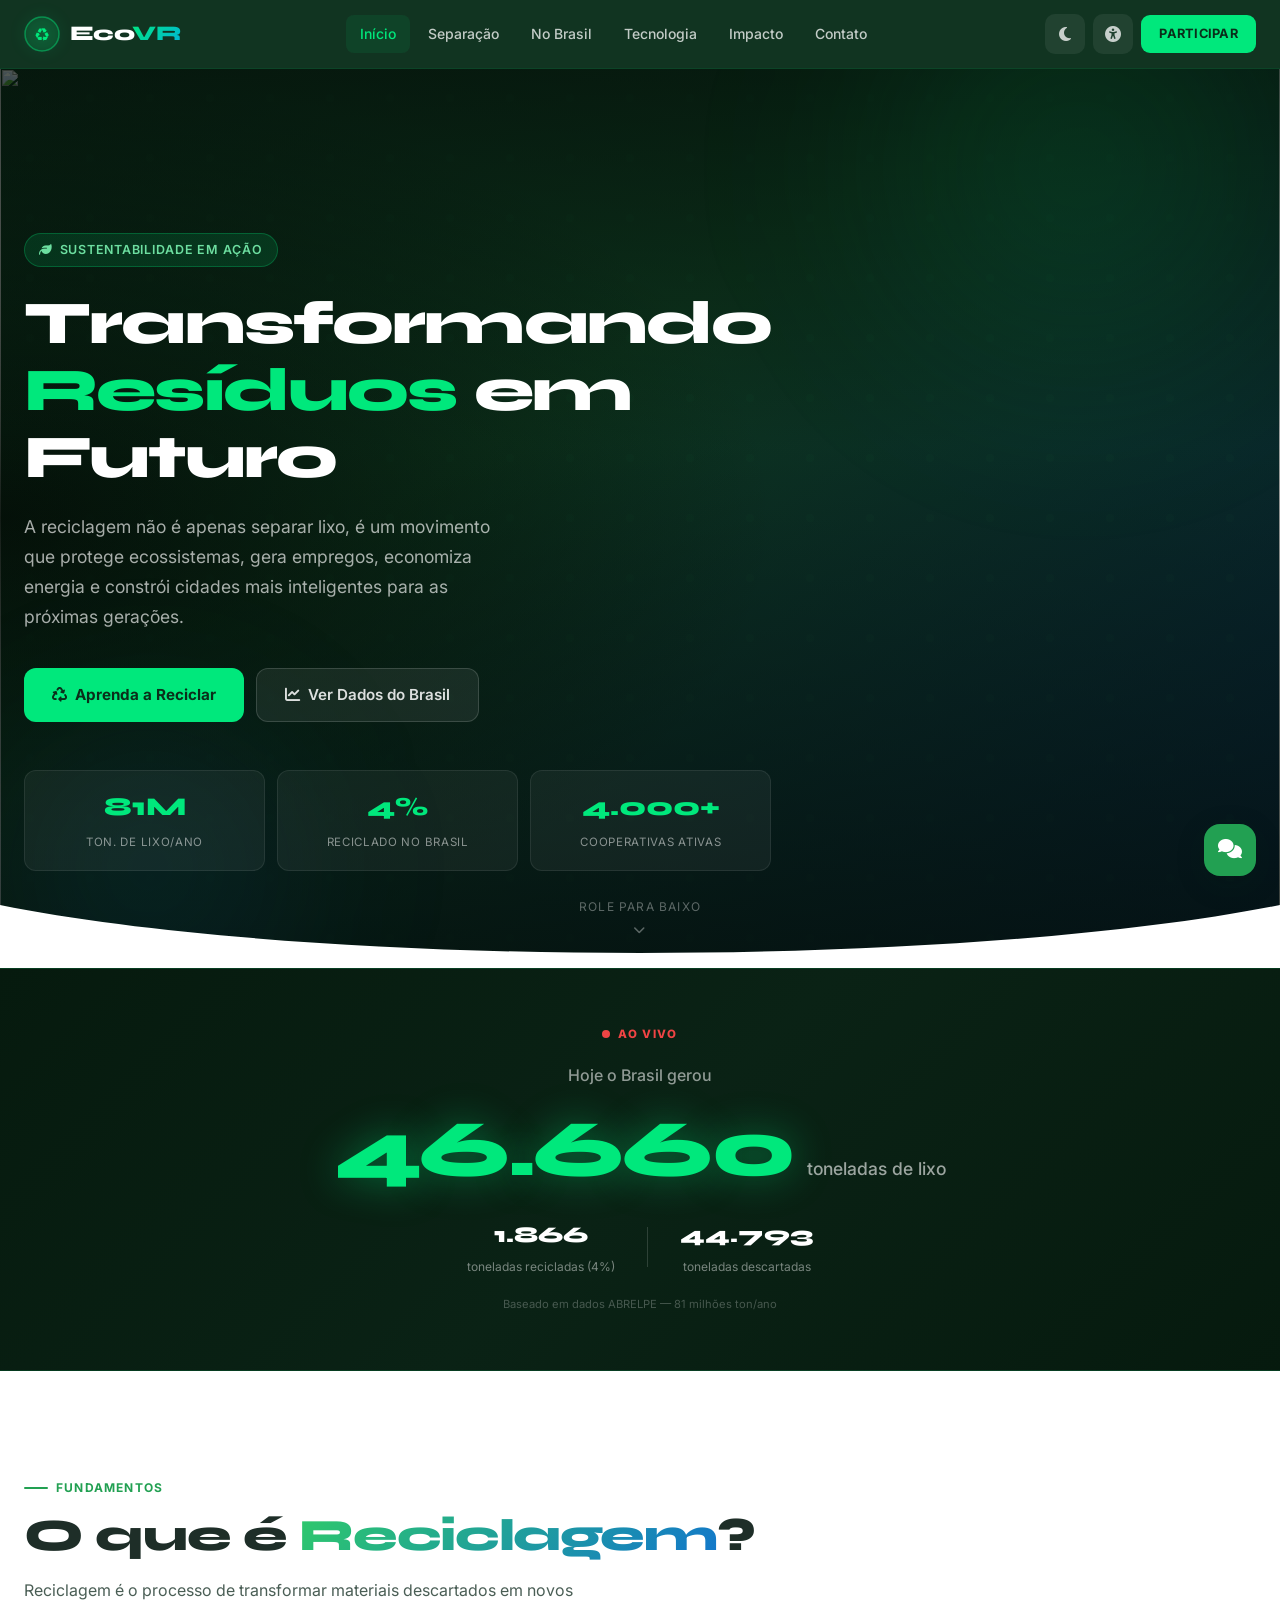
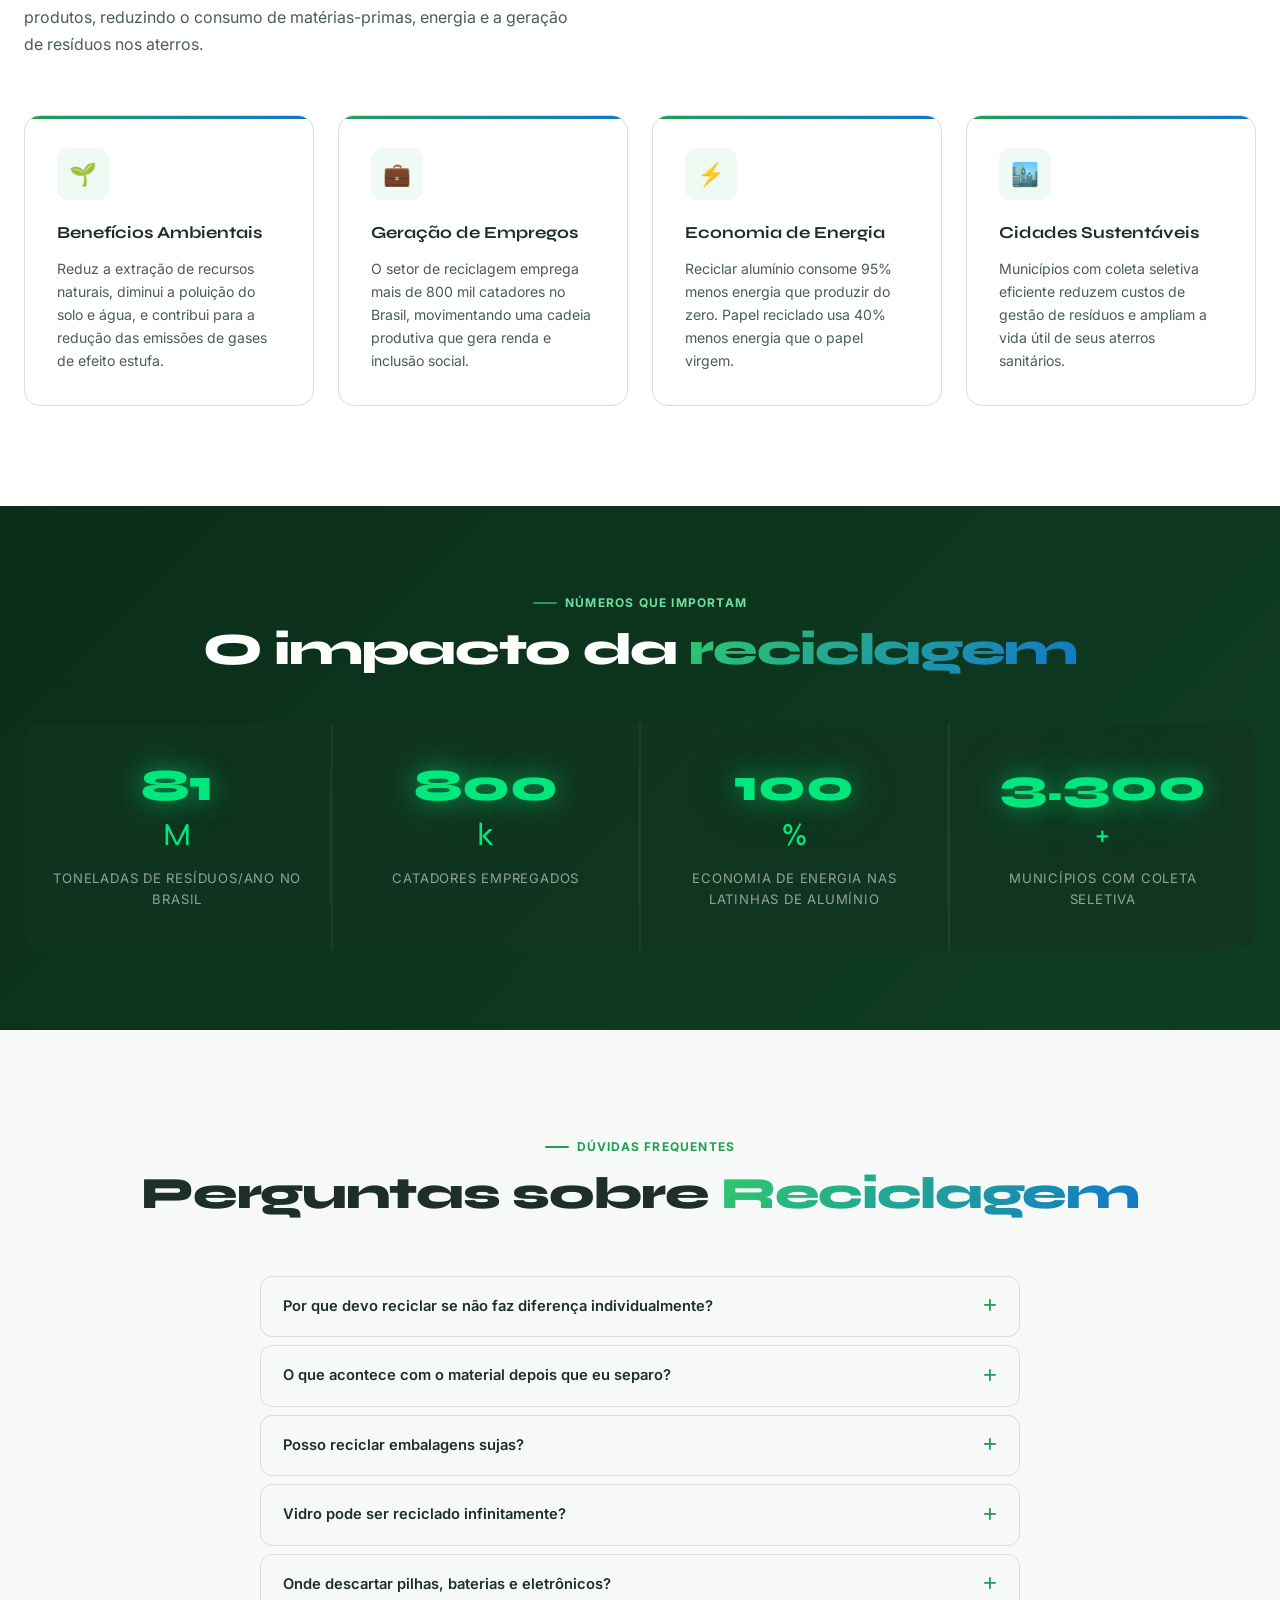
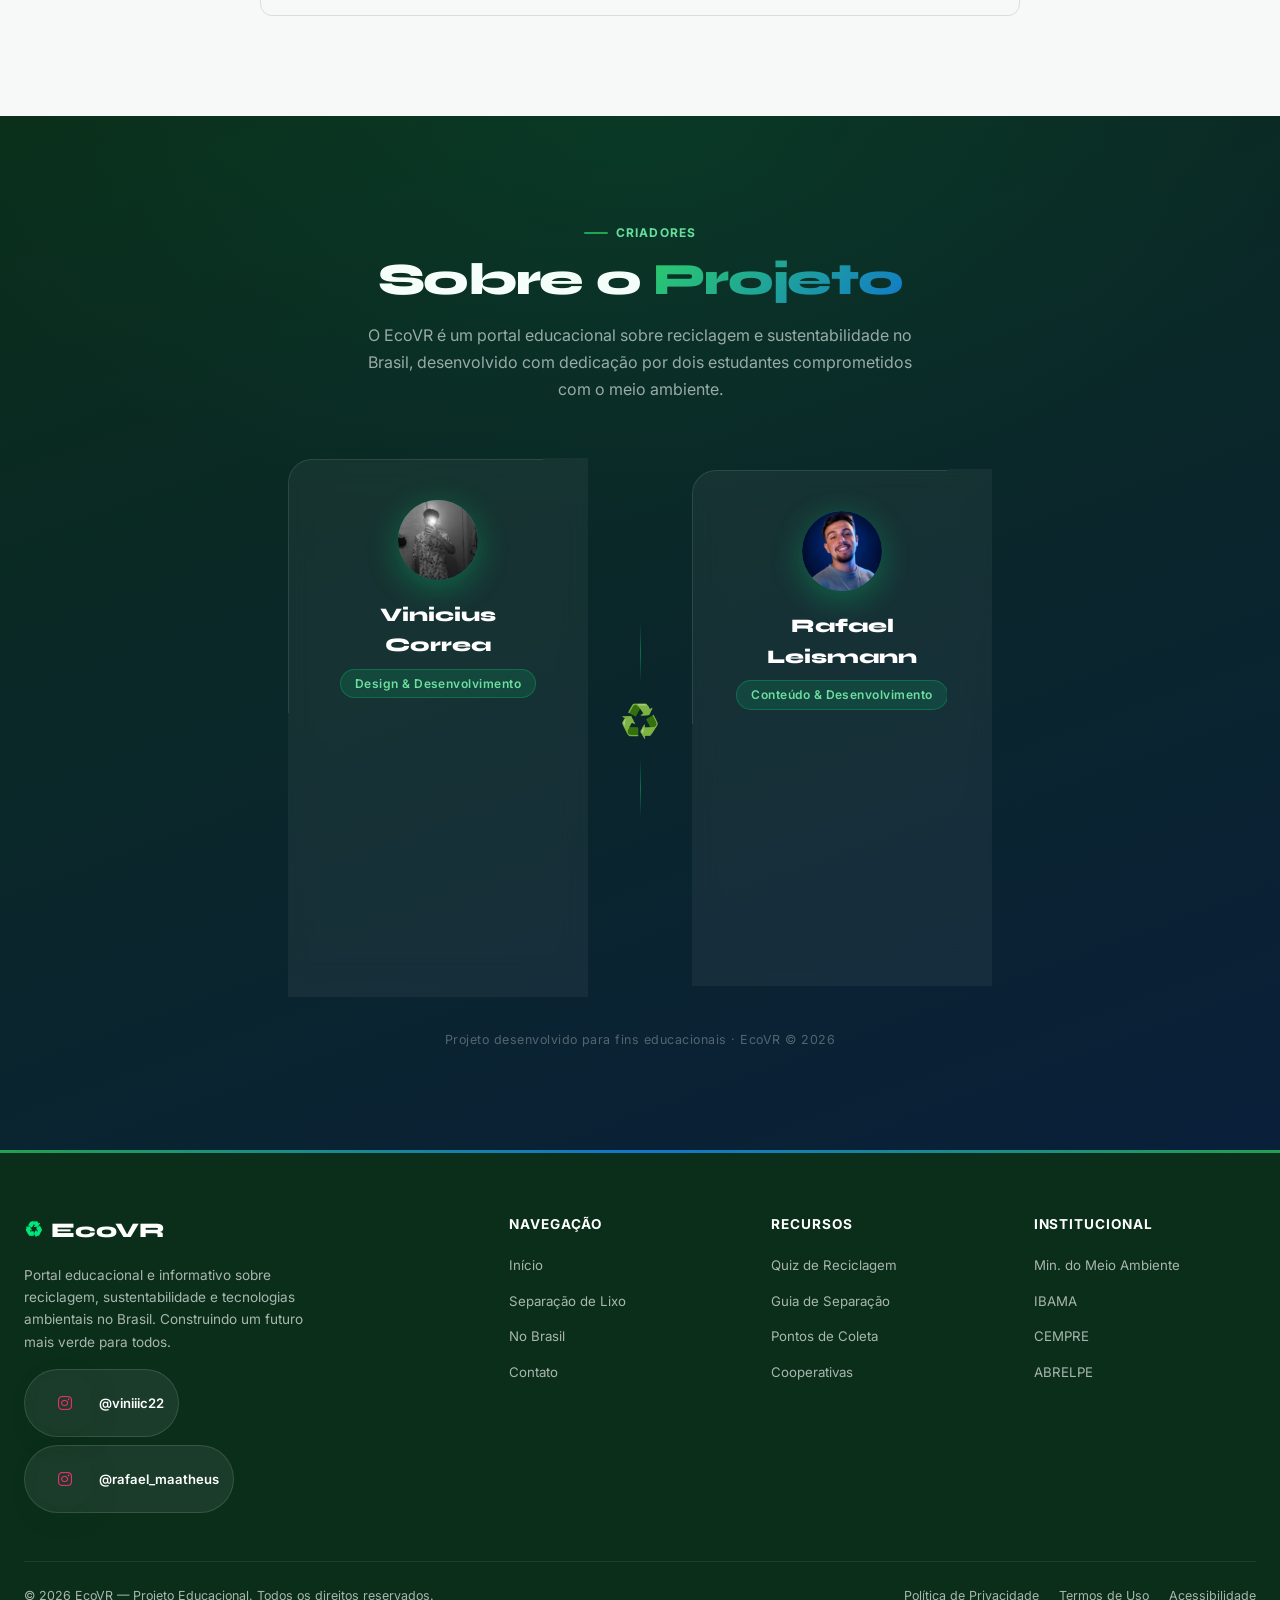
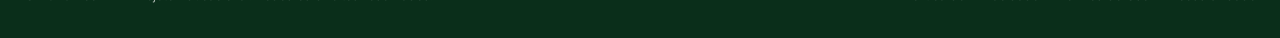
==== commit 8011ef06: "feat: adiciona simulador "Reciclar vs. Aterro" na pagina Impacto Usuario escolhe material (papel, pl" ====
--- a/index.html
+++ b/index.html
@@ -733,6 +733,53 @@
     </div>
   </section>
 
+  <!-- SIMULADOR RECICLAR VS ATERRO -->
+  <section class="section section-alt">
+    <div class="container">
+      <div class="section-header center">
+        <div class="section-eyebrow">Simulador</div>
+        <h2 class="section-title">Reciclar <span>vs.</span> Aterro</h2>
+        <p class="section-desc">Escolha um material e a quantidade para ver o que acontece em cada destino.</p>
+      </div>
+      <div class="sim-wrap">
+        <div class="sim-controls reveal rd1">
+          <p class="calc-title"><i class="fas fa-recycle" style="color:var(--green-500)"></i> Escolha o material</p>
+          <div class="sim-mat-row">
+            <button type="button" class="sim-mat-btn" data-mat="papel" onclick="selectSimMaterial('papel')"><span>📄</span>Papel</button>
+            <button type="button" class="sim-mat-btn active" data-mat="plastico" onclick="selectSimMaterial('plastico')"><span>🧴</span>Plástico</button>
+            <button type="button" class="sim-mat-btn" data-mat="aluminio" onclick="selectSimMaterial('aluminio')"><span>🥫</span>Alumínio</button>
+            <button type="button" class="sim-mat-btn" data-mat="vidro" onclick="selectSimMaterial('vidro')"><span>🍾</span>Vidro</button>
+          </div>
+          <div class="calc-slider-item" style="margin-top:28px">
+            <div class="calc-slider-header">
+              <span class="calc-mat-icon">⚖️</span>
+              <span class="calc-mat-name">Quantidade</span>
+              <span class="calc-mat-val" id="sim-peso-val">5 kg</span>
+            </div>
+            <input type="range" class="calc-range" id="sim-peso" min="1" max="50" value="5" oninput="calcSimulacao()">
+          </div>
+        </div>
+        <div class="sim-compare reveal rd2">
+          <div class="sim-card sim-aterro">
+            <div class="sim-card-icon">🗑️</div>
+            <div class="sim-card-title">Se for pro aterro</div>
+            <div class="sim-card-num"><span id="sim-decomp-num">400</span></div>
+            <div class="sim-card-unit" id="sim-decomp-unit">anos para decompor</div>
+            <p class="sim-card-fact" id="sim-aterro-fact"></p>
+          </div>
+          <div class="sim-vs">VS</div>
+          <div class="sim-card sim-reciclado">
+            <div class="sim-card-icon">♻️</div>
+            <div class="sim-card-title">Se for reciclado</div>
+            <div class="sim-stat-row"><span class="sim-stat-num" id="sim-co2-num">0</span><span class="sim-stat-label">kg de CO₂ economizados</span></div>
+            <div class="sim-stat-row"><span class="sim-stat-num" id="sim-energy-num">0</span><span class="sim-stat-label">kWh de energia economizados</span></div>
+            <p class="sim-card-fact" id="sim-reciclado-fact"></p>
+          </div>
+        </div>
+      </div>
+    </div>
+  </section>
+
   <!-- FATOS IMPACTANTES -->
   <section class="section section-alt">
     <div class="container">
@@ -1039,6 +1086,33 @@
   document.getElementById('res-trees').textContent  = trees;
   document.getElementById('res-energy').textContent = energy;
   document.getElementById('res-water').textContent  = water;
+}
+
+// ── SIMULADOR RECICLAR VS ATERRO ────────────────────────────────────────
+const simData = {
+  papel:    { decompo: 3,       decompoUnit: 'meses para decompor',                energyPerKg: 4.7,  co2PerKg: 1.1, aterroFact: 'Decompõe rápido, mas compactado sem oxigênio no aterro ainda libera gases de efeito estufa.', recicladoFact: 'Pode virar papel novo em cerca de 2 semanas, economizando árvores e água.' },
+  plastico: { decompo: 400,     decompoUnit: 'anos para decompor',                 energyPerKg: 11.7, co2PerKg: 1.5, aterroFact: 'Libera microplásticos continuamente enquanto se decompõe, contaminando solo e água.', recicladoFact: 'Pode virar uma fibra têxtil ou nova embalagem em poucas semanas.' },
+  aluminio: { decompo: 200,     decompoUnit: 'anos para decompor',                 energyPerKg: 47.2, co2PerKg: 9.0, aterroFact: 'Ocupa espaço no aterro por séculos, mesmo sendo 100% reciclável infinitas vezes.', recicladoFact: 'Pode virar uma lata nova em até 60 dias — o material mais eficiente de reciclar.' },
+  vidro:    { decompo: 1000000, decompoUnit: 'anos (praticamente eterno)',         energyPerKg: 0.7,  co2PerKg: 0.3, aterroFact: 'Nunca desaparece — é um dos materiais mais persistentes em qualquer aterro.', recicladoFact: 'Pode ser fundido e virar vidro novo infinitas vezes, sem nunca perder qualidade.' }
+};
+let simMaterial = 'plastico';
+
+function selectSimMaterial(mat) {
+  simMaterial = mat;
+  document.querySelectorAll('.sim-mat-btn').forEach(function(b) { b.classList.toggle('active', b.dataset.mat === mat); });
+  calcSimulacao();
+}
+
+function calcSimulacao() {
+  const peso = +document.getElementById('sim-peso').value;
+  document.getElementById('sim-peso-val').textContent = peso + ' kg';
+  const d = simData[simMaterial];
+  document.getElementById('sim-decomp-num').textContent = d.decompo.toLocaleString('pt-BR');
+  document.getElementById('sim-decomp-unit').textContent = d.decompoUnit;
+  document.getElementById('sim-aterro-fact').textContent = d.aterroFact;
+  document.getElementById('sim-co2-num').textContent = (peso * d.co2PerKg).toFixed(1);
+  document.getElementById('sim-energy-num').textContent = (peso * d.energyPerKg).toFixed(0);
+  document.getElementById('sim-reciclado-fact').textContent = d.recicladoFact;
 }
 
 function toggleGrayscale() {
@@ -1640,6 +1714,7 @@
 document.addEventListener('DOMContentLoaded', function() {
   initCounters();
   renderQuiz();
+  calcSimulacao();
 
   // Scroll reveal
   const revealObserver = new IntersectionObserver(entries => {
--- a/styles.css
+++ b/styles.css
@@ -734,6 +734,27 @@
 .calc-result-unit { font-size: 0.78rem; font-weight: 600; color: var(--text-muted); margin-top: 6px; }
 .calc-result-label { font-size: 0.7rem; color: var(--text-muted); margin-top: 2px; text-transform: uppercase; letter-spacing: 0.05em; }
 
+/* ── SIMULADOR RECICLAR VS ATERRO ── */
+.sim-wrap { display: grid; grid-template-columns: 1fr 1.3fr; gap: 48px; align-items: start; margin-top: 48px; }
+.sim-controls { background: var(--surface); border: 1px solid var(--border); border-radius: 20px; padding: 32px; }
+.sim-mat-row { display: flex; flex-wrap: wrap; gap: 10px; }
+.sim-mat-btn { display: flex; align-items: center; gap: 8px; background: var(--surface2); border: 1px solid var(--border); border-radius: 99px; padding: 10px 18px; font-size: 0.85rem; font-weight: 600; color: var(--text); cursor: pointer; transition: all 0.2s; font-family: inherit; }
+.sim-mat-btn span { font-size: 1.1rem; }
+.sim-mat-btn:hover { border-color: var(--green-400); }
+.sim-mat-btn.active { background: rgba(0,232,124,0.1); border-color: var(--green-500); color: var(--green-500); }
+.sim-compare { display: grid; grid-template-columns: 1fr auto 1fr; gap: 20px; align-items: center; }
+.sim-card { background: var(--surface); border: 1px solid var(--border); border-radius: 20px; padding: 32px 24px; text-align: center; transition: all var(--transition); }
+.sim-card-icon { font-size: 2.2rem; margin-bottom: 10px; }
+.sim-card-title { font-family: 'Syne', sans-serif; font-weight: 700; font-size: 1rem; margin-bottom: 16px; }
+.sim-card-num { font-family: 'Syne', sans-serif; font-size: 2.4rem; font-weight: 800; line-height: 1; }
+.sim-aterro .sim-card-num, .sim-aterro .sim-card-num span { color: #ef4444; }
+.sim-card-unit { font-size: 0.78rem; color: var(--text-muted); margin-top: 4px; margin-bottom: 16px; }
+.sim-card-fact { font-size: 0.82rem; color: var(--text-muted); line-height: 1.55; }
+.sim-stat-row { margin-bottom: 14px; }
+.sim-stat-num { display: block; font-family: 'Syne', sans-serif; font-size: 1.8rem; font-weight: 800; color: var(--green-500); line-height: 1; }
+.sim-stat-label { font-size: 0.75rem; color: var(--text-muted); }
+.sim-vs { font-family: 'Syne', sans-serif; font-weight: 800; font-size: 0.85rem; color: var(--text-muted); background: var(--surface2); border: 1px solid var(--border); border-radius: 50%; width: 44px; height: 44px; display: flex; align-items: center; justify-content: center; }
+
 /* ── IMPACT FACTS ── */
 .impact-facts-grid { display: grid; grid-template-columns: repeat(auto-fit, minmax(210px,1fr)); gap: 20px; }
 .impact-fact-card { background: linear-gradient(135deg, var(--green-900), var(--blue-900)); border-radius: var(--radius); padding: 32px 24px; text-align: center; color: white; transition: all var(--transition); }
@@ -757,6 +778,9 @@
   .calc-wrap { grid-template-columns: 1fr; }
   .calc-results { grid-template-columns: 1fr 1fr; }
   .impact-facts-grid { grid-template-columns: 1fr 1fr; }
+  .sim-wrap { grid-template-columns: 1fr; }
+  .sim-compare { grid-template-columns: 1fr; }
+  .sim-vs { margin: 0 auto; }
 }
 @media (max-width: 480px) {
   .calc-results { grid-template-columns: 1fr; }
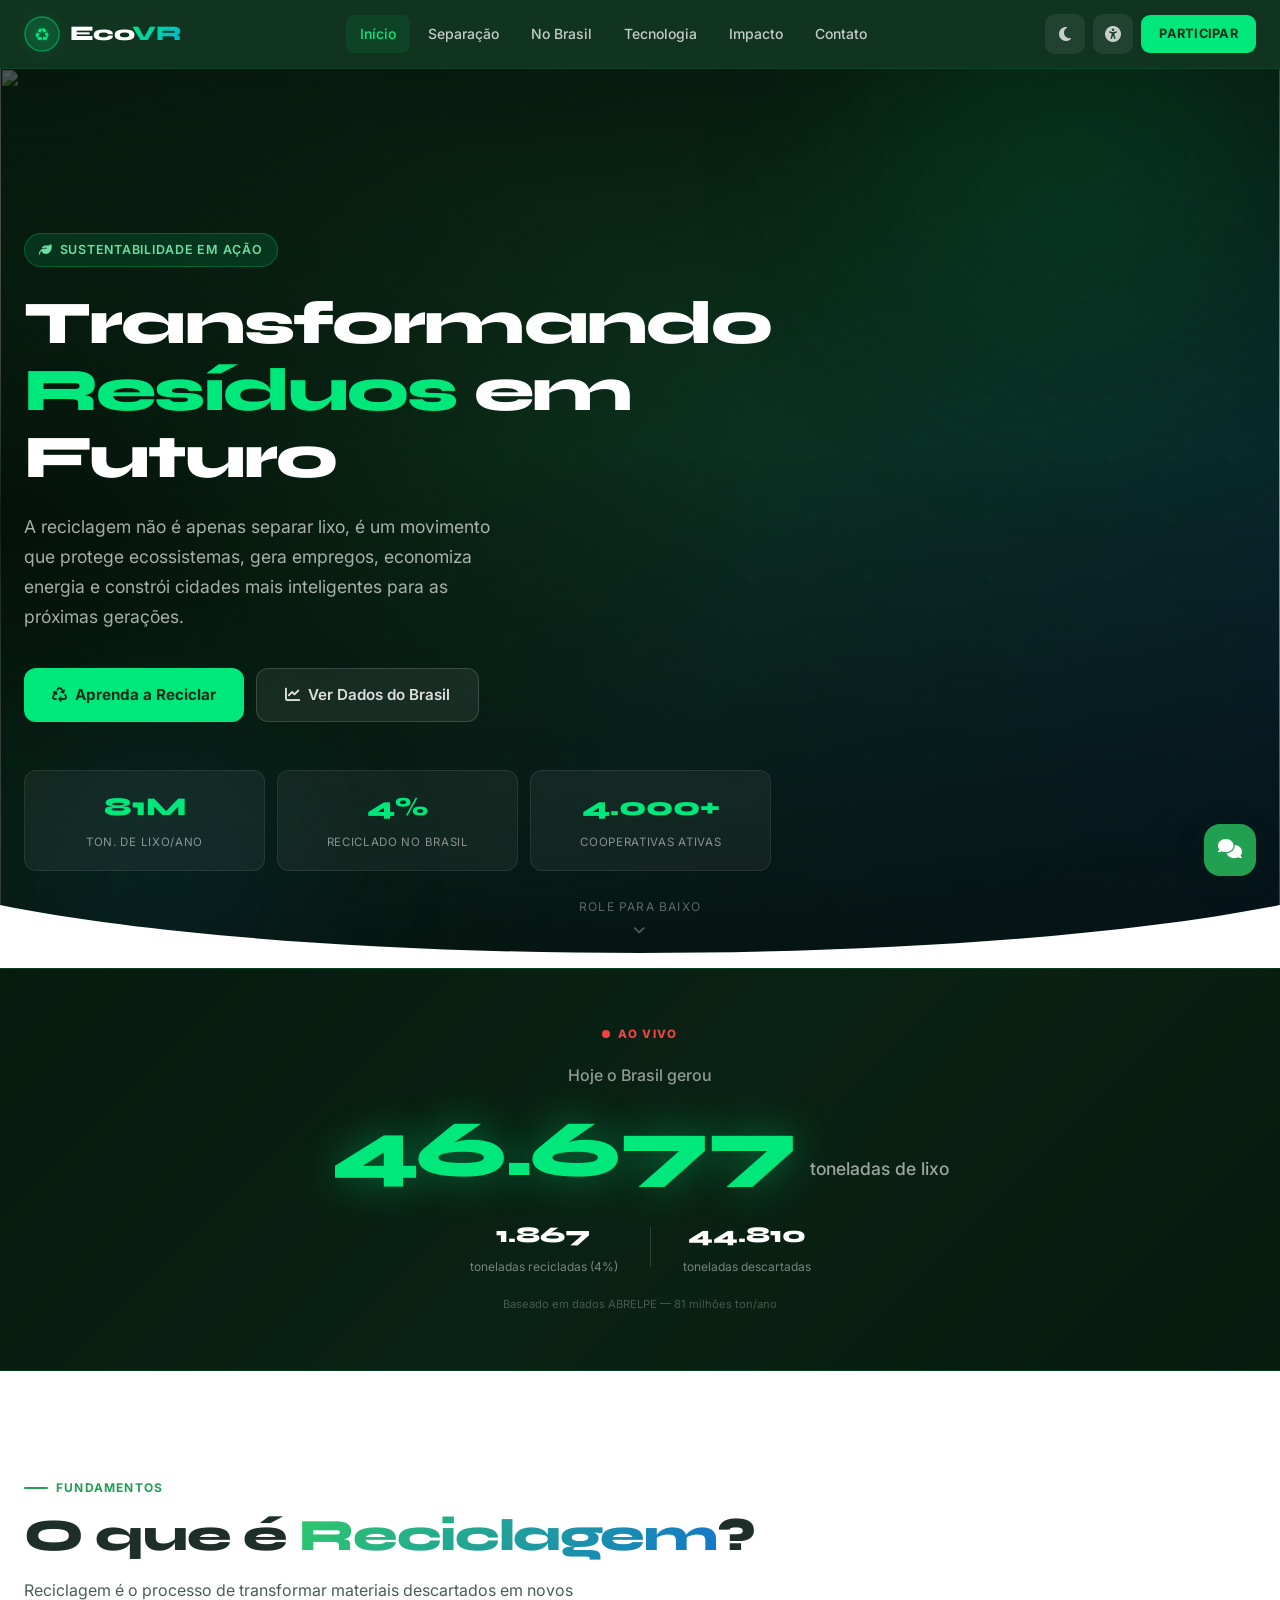
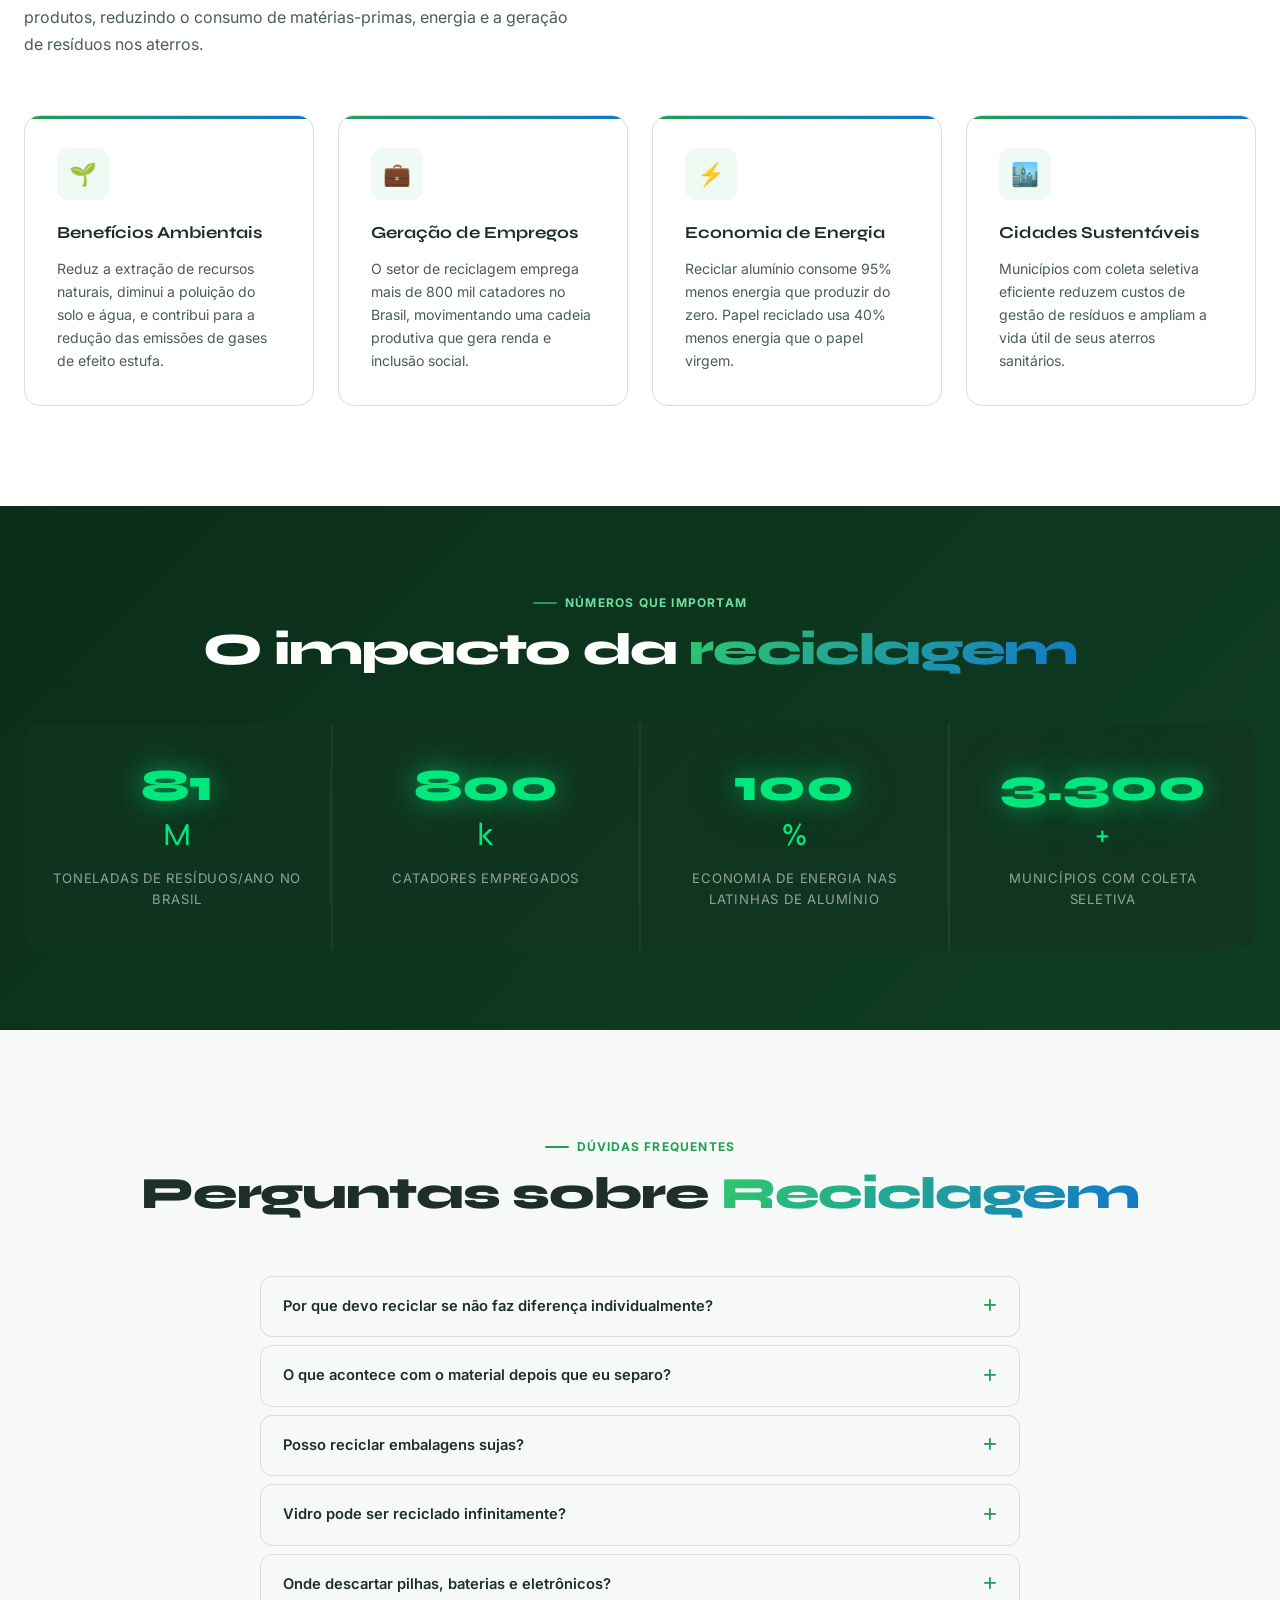
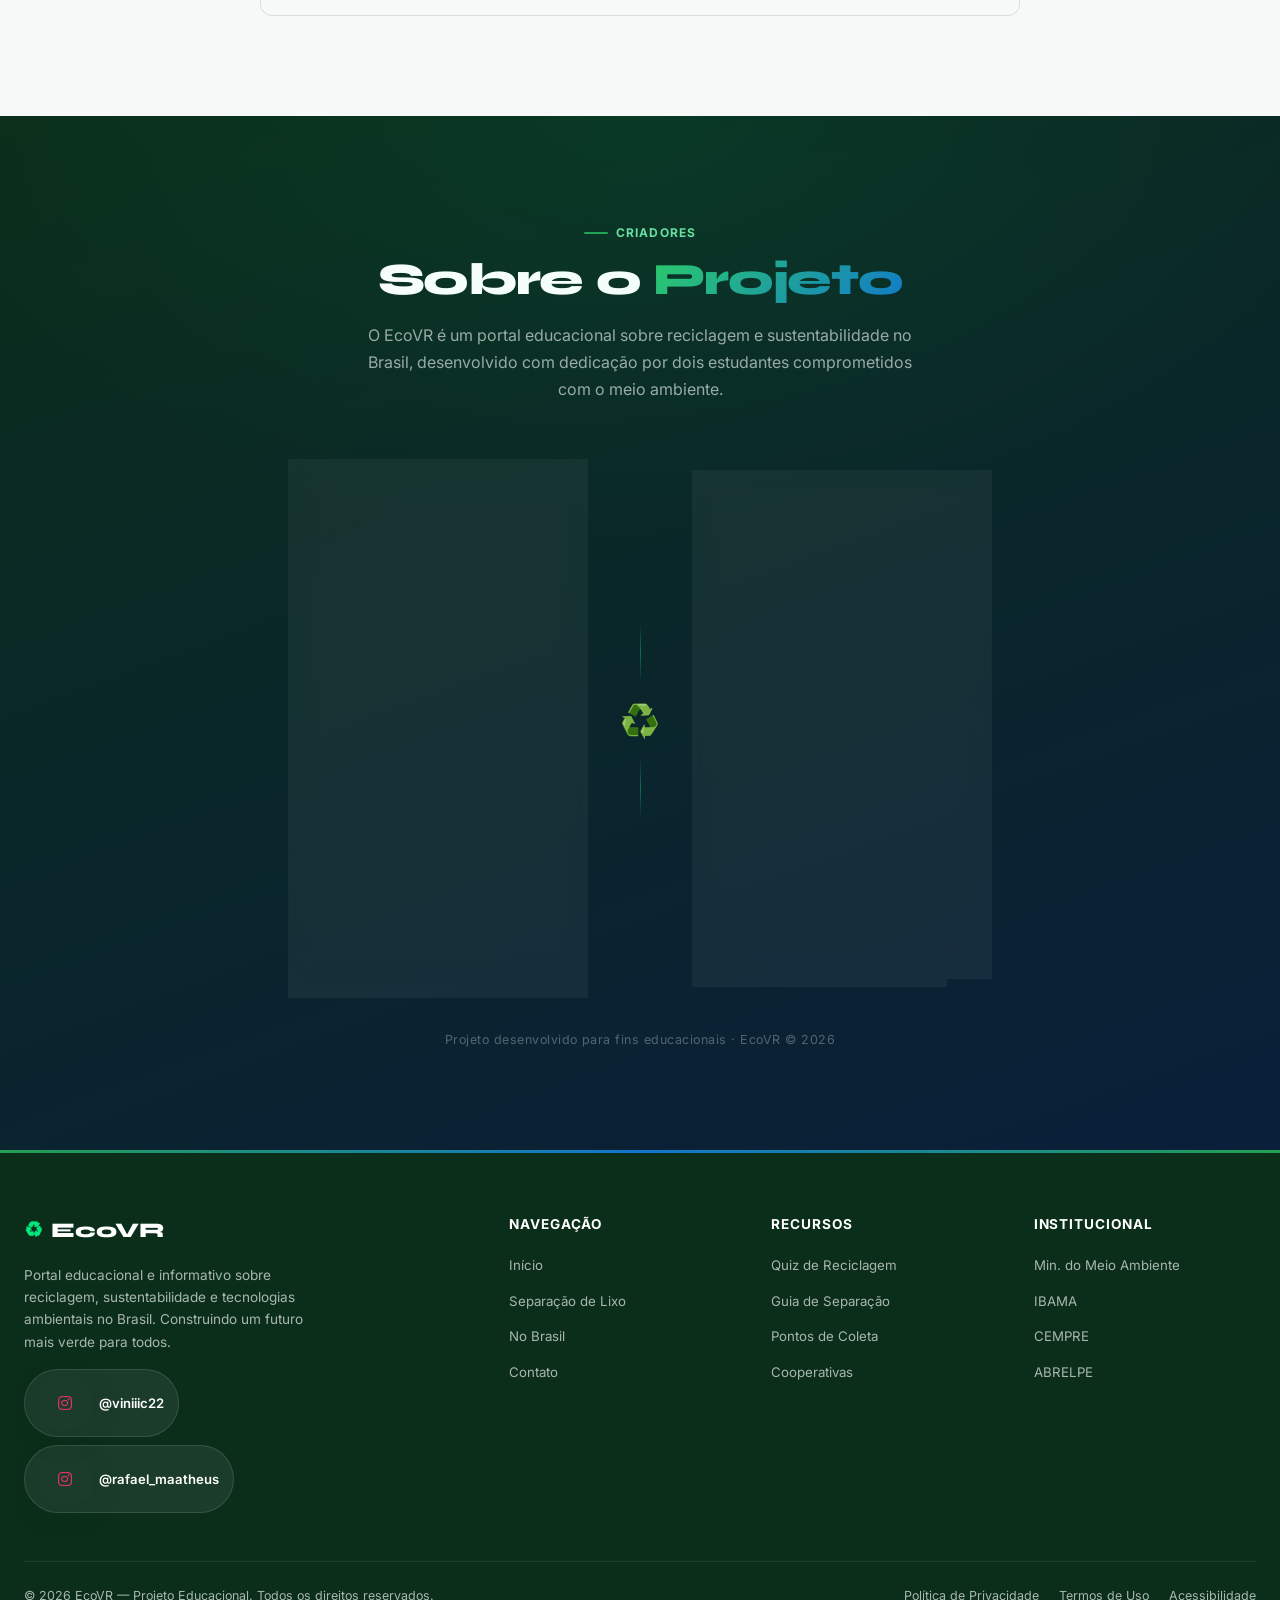
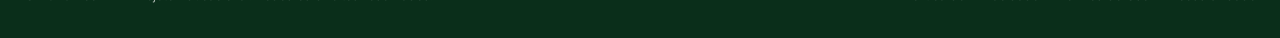
==== commit 84b1dca3: "feat: scanner de reciclagem com IA de visao computacional (camera) Adiciona uma secao na pagina "Sep" ====
--- a/index.html
+++ b/index.html
@@ -22,6 +22,8 @@
 <link href="https://fonts.googleapis.com/css2?family=Inter:wght@300;400;500;600;700;800;900&family=Syne:wght@700;800&display=swap" rel="stylesheet"/>
 <link rel="stylesheet" href="https://cdnjs.cloudflare.com/ajax/libs/font-awesome/6.5.0/css/all.min.css"/>
 <link rel="stylesheet" href="styles.css"/>
+<script src="https://cdn.jsdelivr.net/npm/@tensorflow/tfjs@4.20.0/dist/tf.min.js" defer></script>
+<script src="https://cdn.jsdelivr.net/npm/@tensorflow-models/mobilenet@2.1.1/dist/mobilenet.min.js" defer></script>
 <link rel="icon" type="image/svg+xml" href="data:image/svg+xml,<svg xmlns='http://www.w3.org/2000/svg' viewBox='0 0 100 100'><circle cx='50' cy='50' r='50' fill='%2300c46a'/><text x='50' y='50' font-size='65' text-anchor='middle' dominant-baseline='central'>♻</text></svg>"/>
 
 </head>
@@ -402,6 +404,33 @@
               <div><h4>Eletrônicos (E-Lixo)</h4><p>Celulares, computadores e TVs têm componentes valiosos e tóxicos. Procure o fabricante ou um PGRS.</p></div>
             </div>
           </div>
+        </div>
+      </div>
+    </div>
+  </section>
+
+  <!-- SCANNER IA -->
+  <section class="section">
+    <div class="container">
+      <div class="section-header center">
+        <div class="section-eyebrow">Inteligência Artificial</div>
+        <h2 class="section-title">Scanner de <span>Reciclagem</span></h2>
+        <p class="section-desc">Aponte a câmera para um objeto e a IA tenta identificar em qual lixeira ele deve ir — tudo roda no seu navegador, nenhuma imagem é enviada a servidores.</p>
+      </div>
+      <div class="scanner-wrap">
+        <div class="scanner-video-box">
+          <video id="scanner-video" autoplay muted playsinline></video>
+          <div class="scanner-placeholder" id="scanner-placeholder"><i class="fas fa-camera"></i><p>Clique em "Ativar Câmera" para começar</p></div>
+        </div>
+        <div class="scanner-controls">
+          <p class="calc-title"><i class="fas fa-microchip" style="color:var(--green-500)"></i> Scanner com IA (MobileNet)</p>
+          <p class="scanner-desc">Mostre uma garrafa, lata, papel, fruta ou eletrônico para a câmera e veja a sugestão de descarte em tempo real.</p>
+          <div class="scanner-btns">
+            <button class="btn-primary" id="scanner-start-btn" onclick="startScanner()"><i class="fas fa-camera"></i> Ativar Câmera</button>
+            <button class="btn-outline" id="scanner-stop-btn" onclick="stopScanner()" style="display:none"><i class="fas fa-stop"></i> Parar</button>
+          </div>
+          <p class="scanner-status" id="scanner-status" style="display:none"></p>
+          <div id="scanner-result"></div>
         </div>
       </div>
     </div>
@@ -1086,6 +1115,98 @@
   document.getElementById('res-trees').textContent  = trees;
   document.getElementById('res-energy').textContent = energy;
   document.getElementById('res-water').textContent  = water;
+}
+
+// ── SCANNER DE RECICLAGEM COM IA ─────────────────────────────────────────
+let mobilenetModel = null;
+let scannerStream = null;
+let scannerRunning = false;
+
+const scanMapping = [
+  { keys: ['bottle'], material: 'Plástico/Vidro', color: '#ef4444', bin: 'Vermelha (plástico) ou Verde (vidro)', dica: 'Lave a embalagem e retire a tampa antes de descartar.' },
+  { keys: ['can, tin can', 'beer can', 'pop can', 'soda can'], material: 'Metal', color: '#eab308', bin: 'Amarela', dica: 'Amasse a lata para economizar espaço na coleta.' },
+  { keys: ['newspaper', 'envelope', 'carton', 'paper towel', 'notebook', 'book jacket', 'comic book'], material: 'Papel/Papelão', color: '#3b82f6', bin: 'Azul', dica: 'Mantenha seco e sem gordura ou restos de comida.' },
+  { keys: ['banana', 'orange', 'lemon', 'pineapple', 'broccoli', 'mushroom', 'cucumber', 'zucchini', 'pomegranate'], material: 'Orgânico', color: '#92400e', bin: 'Marrom', dica: 'Pode virar composto/adubo em casa.' },
+  { keys: ['cellular telephone', 'laptop', 'desktop computer', 'remote control', 'joystick', 'monitor', 'ipod'], material: 'Eletrônico (E-lixo)', color: '#7c3aed', bin: 'Ponto de coleta especializado', dica: 'Nunca descarte no lixo comum — leve a um ponto de coleta de eletrônicos.' },
+  { keys: ['plastic bag', 'shopping basket'], material: 'Plástico', color: '#ef4444', bin: 'Vermelha', dica: 'Sacolas plásticas podem ser reutilizadas várias vezes antes de reciclar.' }
+];
+
+function matchMaterial(label) {
+  const l = label.toLowerCase();
+  return scanMapping.find(function(m) { return m.keys.some(function(k) { return l.indexOf(k) !== -1; }); });
+}
+
+async function startScanner() {
+  const box = document.querySelector('.scanner-video-box');
+  const video = document.getElementById('scanner-video');
+  const statusEl = document.getElementById('scanner-status');
+  const resultEl = document.getElementById('scanner-result');
+
+  document.getElementById('scanner-start-btn').style.display = 'none';
+  document.getElementById('scanner-stop-btn').style.display = 'inline-flex';
+  statusEl.style.display = 'block';
+  statusEl.textContent = 'Carregando modelo de IA (só na primeira vez)...';
+  resultEl.innerHTML = '';
+
+  try {
+    if (typeof mobilenet === 'undefined') throw new Error('lib-not-loaded');
+    if (!mobilenetModel) mobilenetModel = await mobilenet.load();
+
+    scannerStream = await navigator.mediaDevices.getUserMedia({ video: { facingMode: 'environment' } });
+    video.srcObject = scannerStream;
+    await video.play();
+    box.classList.add('active');
+    scannerRunning = true;
+    statusEl.textContent = 'Aponte a câmera para um objeto...';
+    scanLoop();
+  } catch (e) {
+    console.error('Scanner error:', e);
+    statusEl.textContent = 'Não foi possível ativar a câmera ou carregar a IA. Verifique as permissões do navegador e tente novamente.';
+    stopScanner();
+  }
+}
+
+async function scanLoop() {
+  if (!scannerRunning) return;
+  const video = document.getElementById('scanner-video');
+  if (video.readyState >= 2) {
+    try {
+      const preds = await mobilenetModel.classify(video, 3);
+      renderScanResult(preds);
+    } catch (e) { console.error('classify error:', e); }
+  }
+  if (scannerRunning) setTimeout(scanLoop, 900);
+}
+
+function renderScanResult(preds) {
+  const resultEl = document.getElementById('scanner-result');
+  if (!preds || !preds.length) return;
+  const top = preds[0];
+  const label = top.className.split(',')[0];
+  const pct = Math.round(top.probability * 100);
+  const match = matchMaterial(top.className);
+  if (match) {
+    resultEl.innerHTML = '<div class="scan-match" style="border-color:' + match.color + '">'
+      + '<div class="scan-match-label">Detectado: <b>' + label + '</b> (' + pct + '%)</div>'
+      + '<div class="scan-match-bin" style="color:' + match.color + '"><i class="fas fa-trash"></i> ' + match.bin + '</div>'
+      + '<div class="scan-match-tip">' + match.dica + '</div></div>';
+  } else {
+    resultEl.innerHTML = '<div class="scan-match scan-nomatch">'
+      + '<div class="scan-match-label">Detectado: <b>' + label + '</b> (' + pct + '%)</div>'
+      + '<div class="scan-match-tip">Ainda não sei classificar esse objeto — tente uma garrafa, lata, papel, fruta ou eletrônico!</div></div>';
+  }
+}
+
+function stopScanner() {
+  scannerRunning = false;
+  if (scannerStream) { scannerStream.getTracks().forEach(function(t) { t.stop(); }); scannerStream = null; }
+  const video = document.getElementById('scanner-video');
+  video.srcObject = null;
+  const box = document.querySelector('.scanner-video-box');
+  if (box) box.classList.remove('active');
+  document.getElementById('scanner-start-btn').style.display = 'inline-flex';
+  document.getElementById('scanner-stop-btn').style.display = 'none';
+  document.getElementById('scanner-status').style.display = 'none';
 }
 
 // ── SIMULADOR RECICLAR VS ATERRO ────────────────────────────────────────
--- a/styles.css
+++ b/styles.css
@@ -734,6 +734,27 @@
 .calc-result-unit { font-size: 0.78rem; font-weight: 600; color: var(--text-muted); margin-top: 6px; }
 .calc-result-label { font-size: 0.7rem; color: var(--text-muted); margin-top: 2px; text-transform: uppercase; letter-spacing: 0.05em; }
 
+/* ── SCANNER DE RECICLAGEM COM IA ── */
+.scanner-wrap { display: grid; grid-template-columns: 1fr 1fr; gap: 48px; align-items: start; margin-top: 48px; }
+.scanner-video-box { position: relative; aspect-ratio: 4/3; background: var(--surface2); border: 1px solid var(--border); border-radius: 20px; overflow: hidden; display: flex; align-items: center; justify-content: center; }
+.scanner-video-box video { width: 100%; height: 100%; object-fit: cover; display: none; }
+.scanner-video-box.active video { display: block; }
+.scanner-video-box.active .scanner-placeholder { display: none; }
+.scanner-placeholder { text-align: center; color: var(--text-muted); }
+.scanner-placeholder i { font-size: 2.6rem; margin-bottom: 12px; opacity: 0.6; }
+.scanner-placeholder p { font-size: 0.85rem; }
+.scanner-controls { background: var(--surface); border: 1px solid var(--border); border-radius: 20px; padding: 32px; }
+.scanner-desc { font-size: 0.85rem; color: var(--text-muted); margin-bottom: 24px; line-height: 1.6; }
+.scanner-btns { display: flex; gap: 12px; flex-wrap: wrap; }
+.scanner-status { font-size: 0.82rem; color: var(--text-muted); margin-top: 18px; font-style: italic; }
+.scan-match { margin-top: 20px; border: 2px solid var(--border); border-radius: 16px; padding: 20px; animation: scanFadeIn 0.3s ease; }
+@keyframes scanFadeIn { from { opacity: 0; transform: translateY(6px); } to { opacity: 1; transform: translateY(0); } }
+.scan-match-label { font-size: 0.85rem; color: var(--text-muted); margin-bottom: 8px; }
+.scan-match-label b { color: var(--text); }
+.scan-match-bin { font-family: 'Syne', sans-serif; font-weight: 800; font-size: 1.15rem; margin-bottom: 8px; display: flex; align-items: center; gap: 8px; }
+.scan-match-tip { font-size: 0.82rem; color: var(--text-muted); line-height: 1.55; }
+.scan-nomatch { border-color: var(--border); }
+
 /* ── SIMULADOR RECICLAR VS ATERRO ── */
 .sim-wrap { display: grid; grid-template-columns: 1fr 1.3fr; gap: 48px; align-items: start; margin-top: 48px; }
 .sim-controls { background: var(--surface); border: 1px solid var(--border); border-radius: 20px; padding: 32px; }
@@ -781,6 +802,7 @@
   .sim-wrap { grid-template-columns: 1fr; }
   .sim-compare { grid-template-columns: 1fr; }
   .sim-vs { margin: 0 auto; }
+  .scanner-wrap { grid-template-columns: 1fr; }
 }
 @media (max-width: 480px) {
   .calc-results { grid-template-columns: 1fr; }
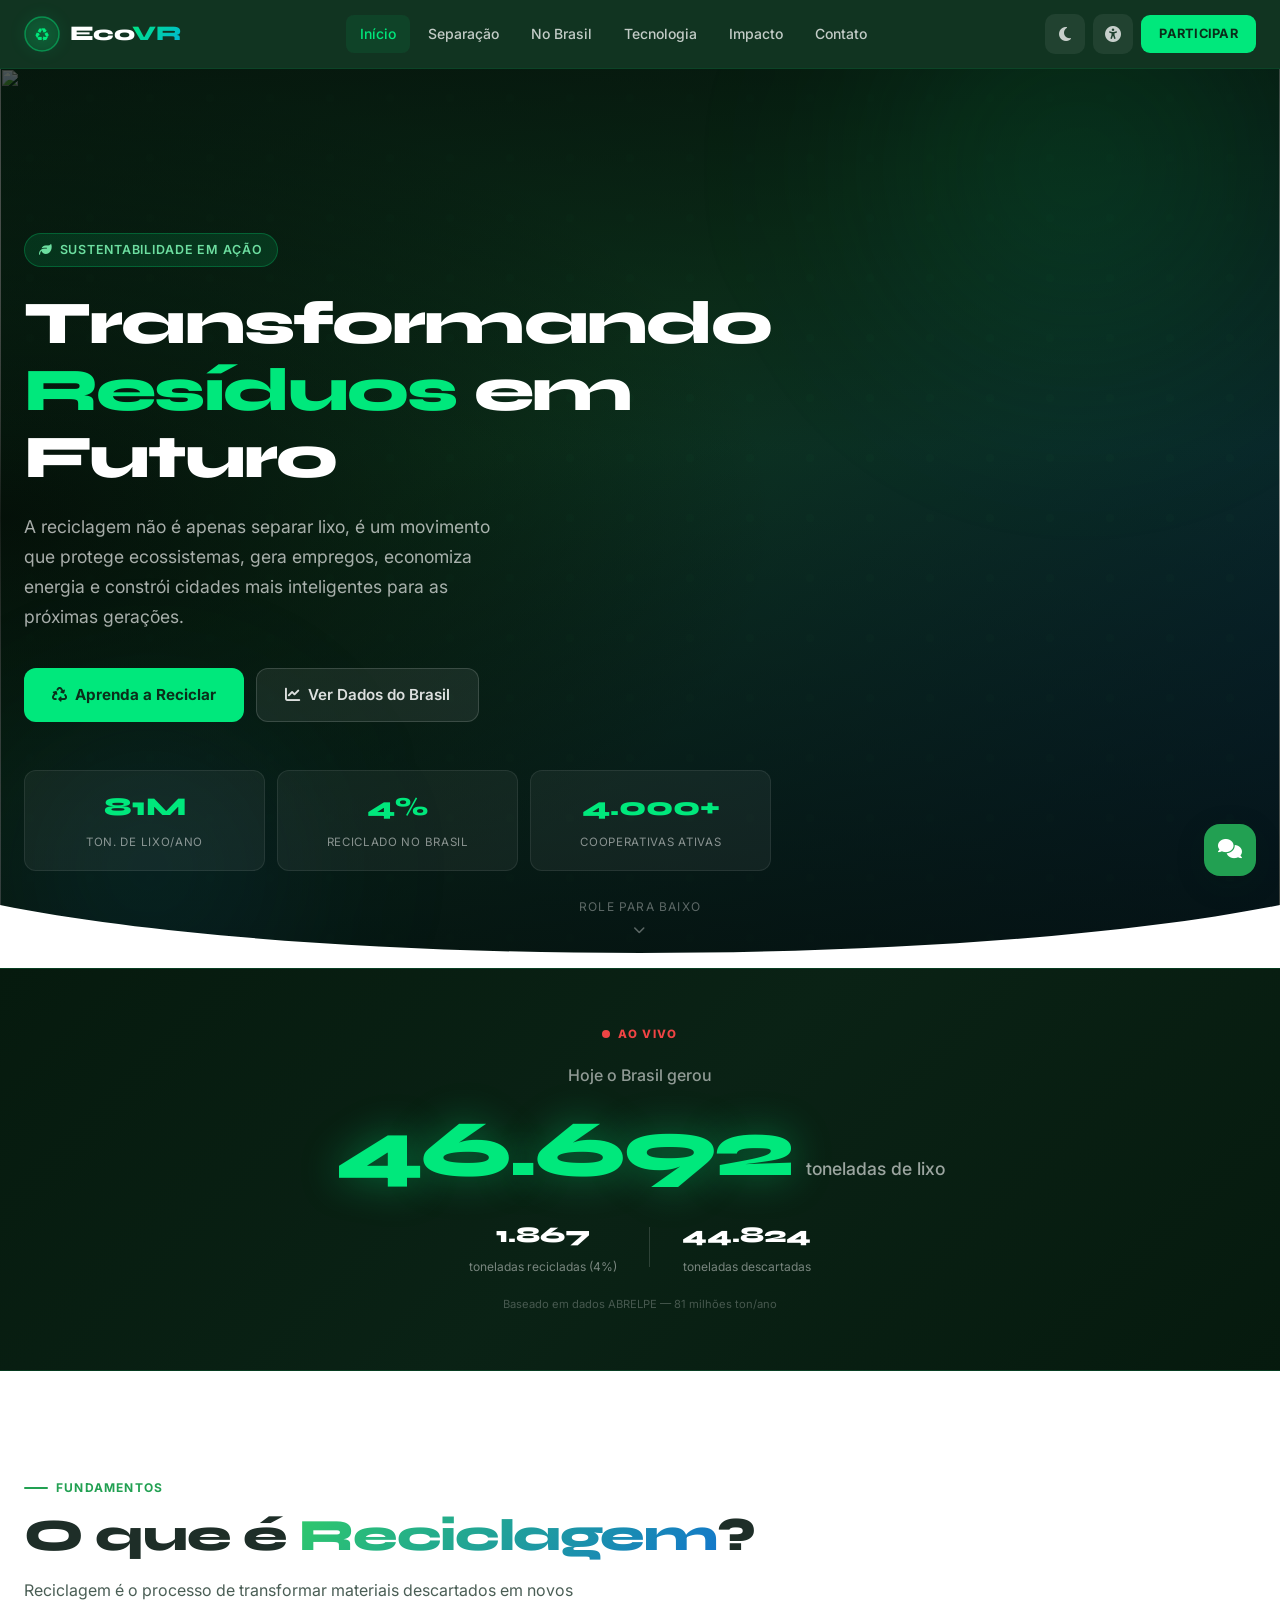
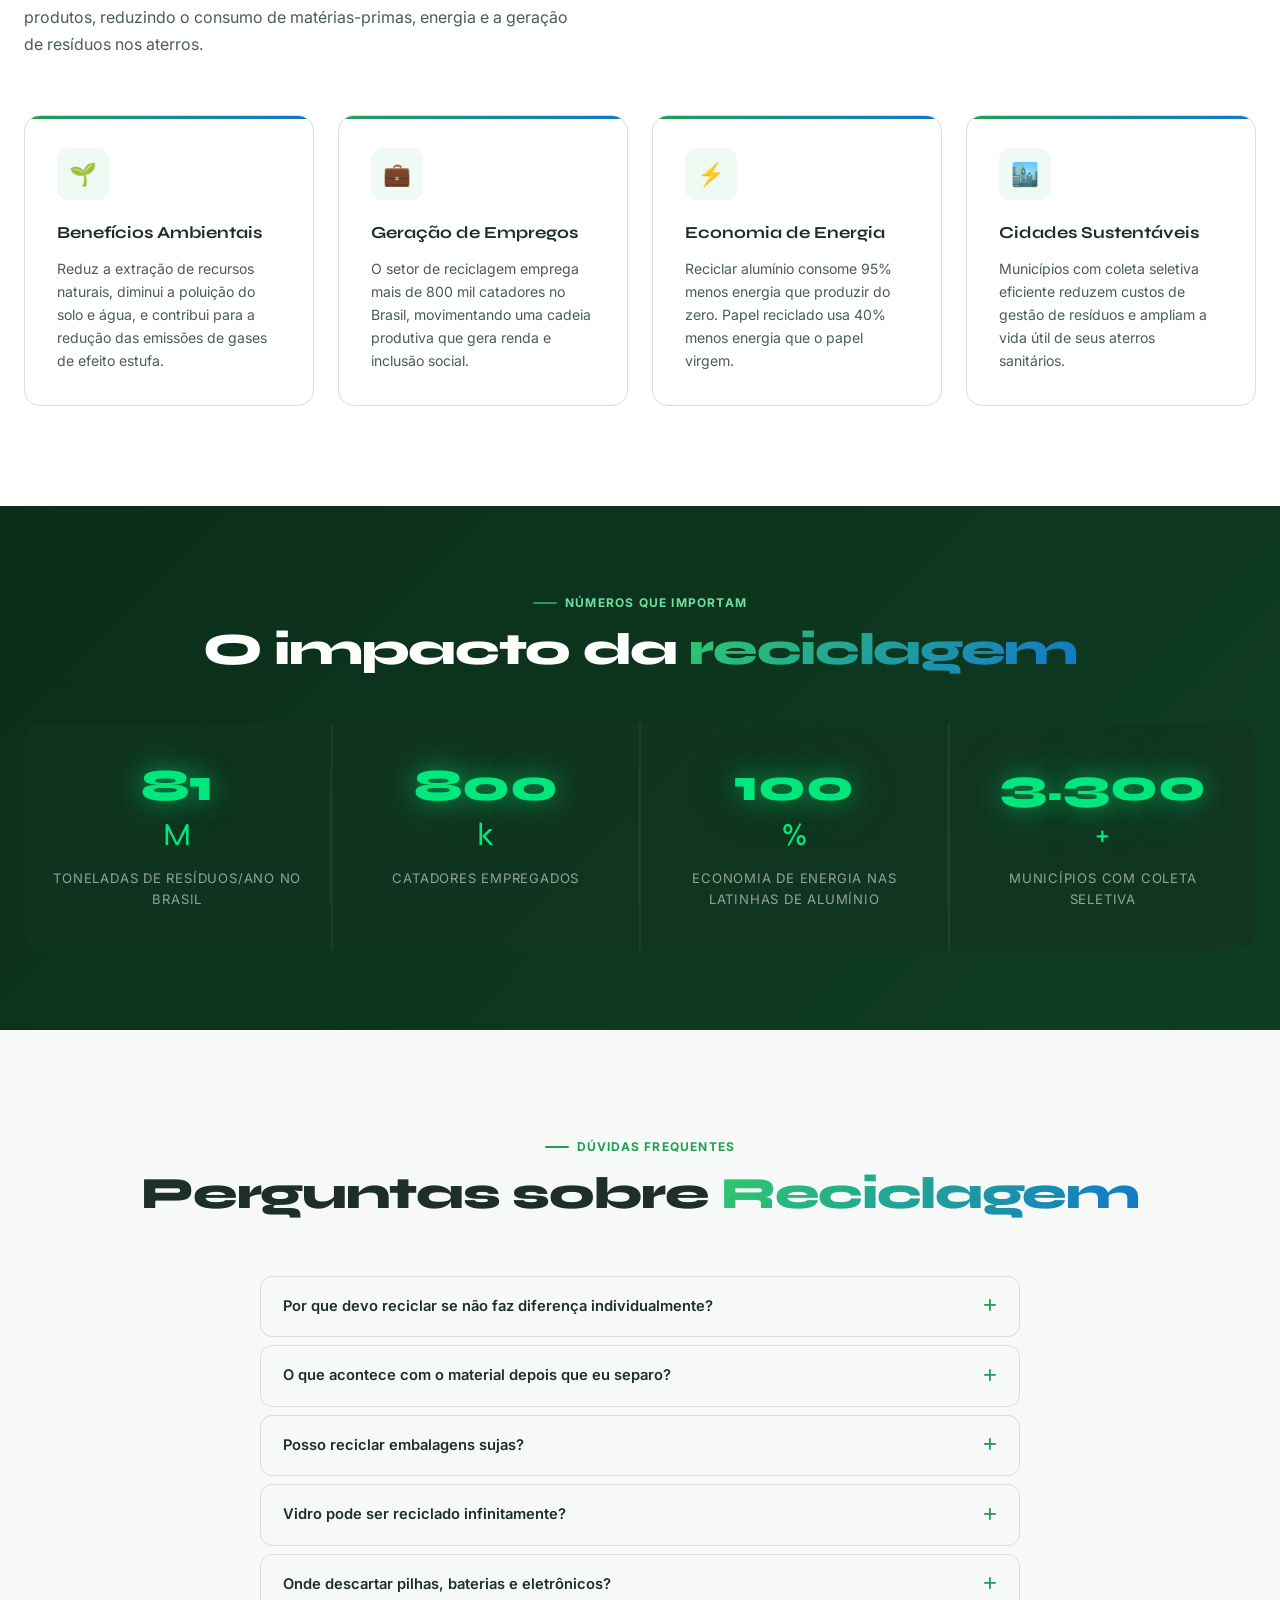
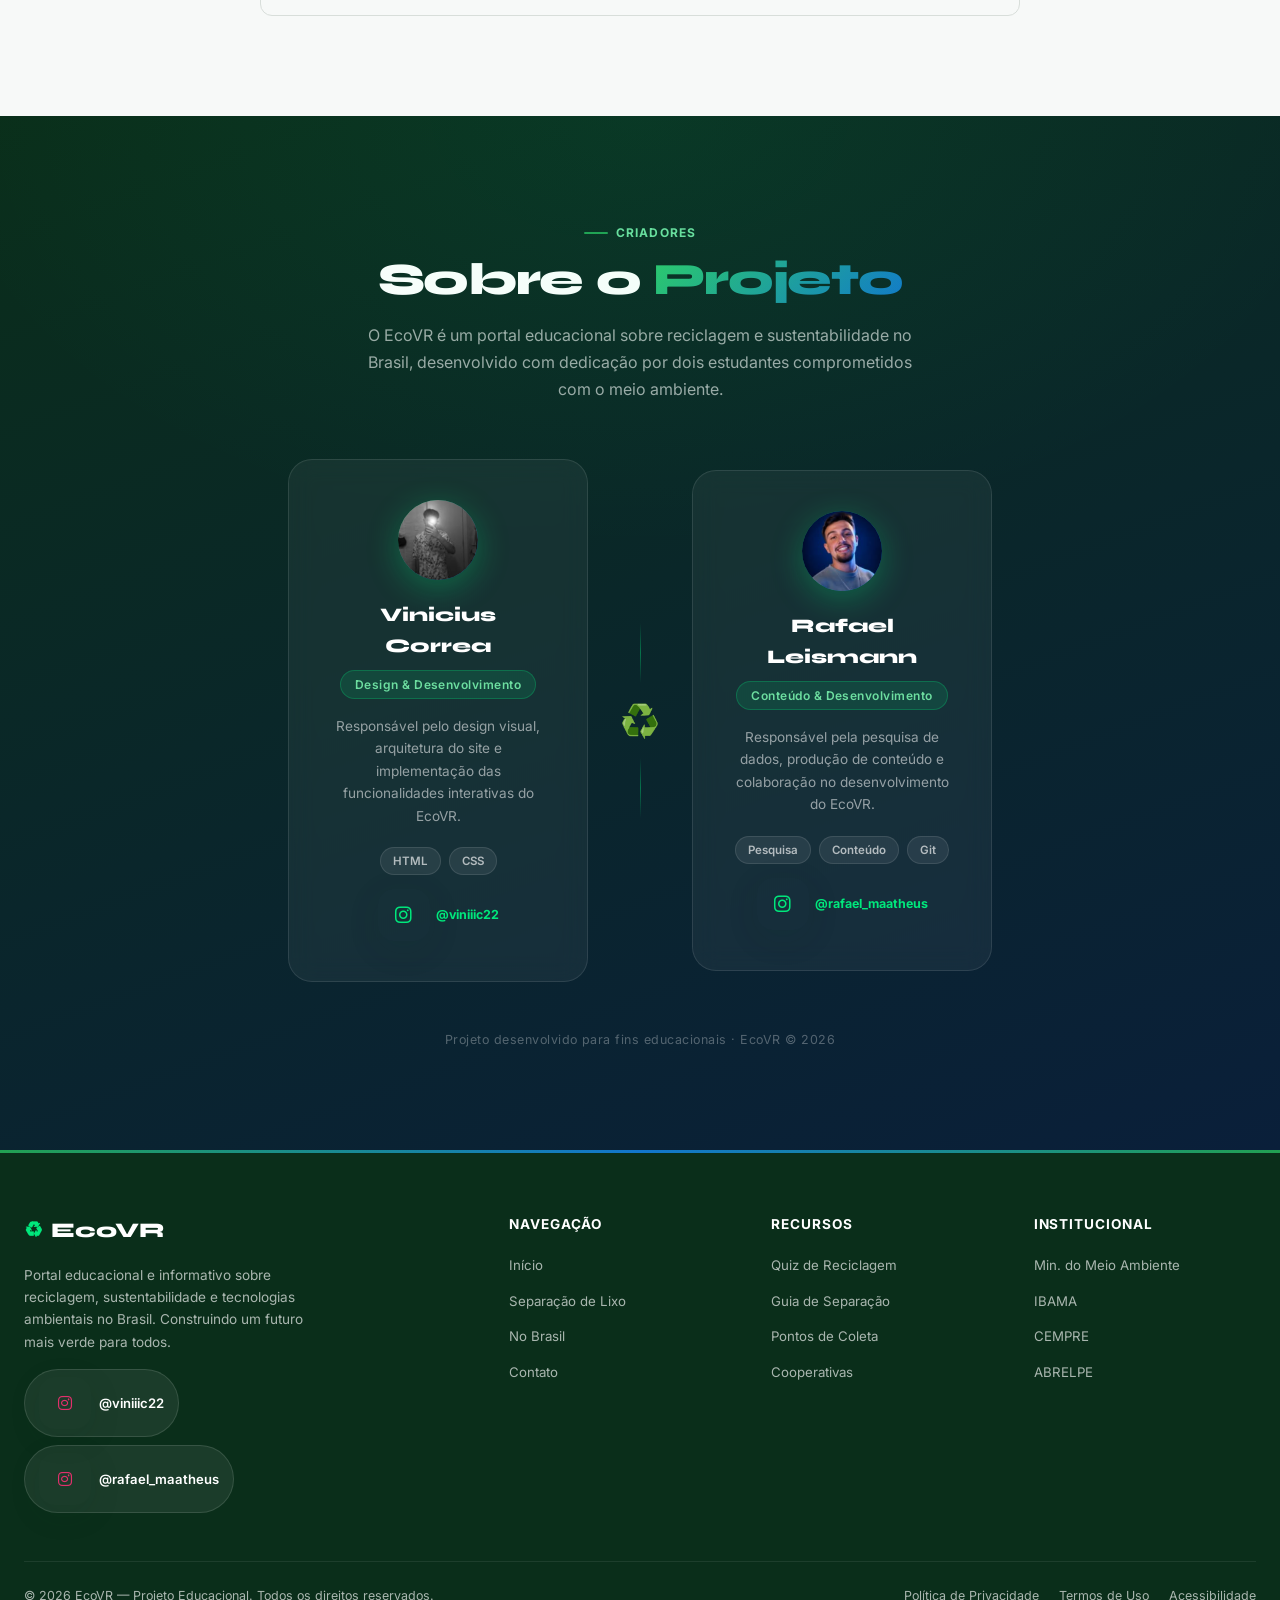
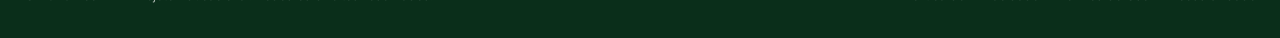
==== commit c73a1ab5: "fix: scanner de IA verifica top-3 previsoes e corrige mapeamento errado - Antes so a 1a previsao (to" ====
--- a/index.html
+++ b/index.html
@@ -1124,10 +1124,10 @@
 
 const scanMapping = [
   { keys: ['bottle'], material: 'Plástico/Vidro', color: '#ef4444', bin: 'Vermelha (plástico) ou Verde (vidro)', dica: 'Lave a embalagem e retire a tampa antes de descartar.' },
-  { keys: ['can, tin can', 'beer can', 'pop can', 'soda can'], material: 'Metal', color: '#eab308', bin: 'Amarela', dica: 'Amasse a lata para economizar espaço na coleta.' },
-  { keys: ['newspaper', 'envelope', 'carton', 'paper towel', 'notebook', 'book jacket', 'comic book'], material: 'Papel/Papelão', color: '#3b82f6', bin: 'Azul', dica: 'Mantenha seco e sem gordura ou restos de comida.' },
+  { keys: ['tin can', 'beer can', 'pop can', 'soda can'], material: 'Metal', color: '#eab308', bin: 'Amarela', dica: 'Amasse a lata para economizar espaço na coleta.' },
+  { keys: ['newspaper', 'envelope', 'carton', 'paper towel', 'book jacket', 'comic book'], material: 'Papel/Papelão', color: '#3b82f6', bin: 'Azul', dica: 'Mantenha seco e sem gordura ou restos de comida.' },
   { keys: ['banana', 'orange', 'lemon', 'pineapple', 'broccoli', 'mushroom', 'cucumber', 'zucchini', 'pomegranate'], material: 'Orgânico', color: '#92400e', bin: 'Marrom', dica: 'Pode virar composto/adubo em casa.' },
-  { keys: ['cellular telephone', 'laptop', 'desktop computer', 'remote control', 'joystick', 'monitor', 'ipod'], material: 'Eletrônico (E-lixo)', color: '#7c3aed', bin: 'Ponto de coleta especializado', dica: 'Nunca descarte no lixo comum — leve a um ponto de coleta de eletrônicos.' },
+  { keys: ['cellular telephone', 'notebook computer', 'desktop computer', 'remote control', 'joystick', 'monitor', 'ipod'], material: 'Eletrônico (E-lixo)', color: '#7c3aed', bin: 'Ponto de coleta especializado', dica: 'Nunca descarte no lixo comum — leve a um ponto de coleta de eletrônicos.' },
   { keys: ['plastic bag', 'shopping basket'], material: 'Plástico', color: '#ef4444', bin: 'Vermelha', dica: 'Sacolas plásticas podem ser reutilizadas várias vezes antes de reciclar.' }
 ];
 
@@ -1181,19 +1181,28 @@
 function renderScanResult(preds) {
   const resultEl = document.getElementById('scanner-result');
   if (!preds || !preds.length) return;
-  const top = preds[0];
+
+  // Verifica as 3 previsões (não só a primeira) — o objeto certo às vezes
+  // aparece em 2º ou 3º lugar, principalmente com ângulo/luz não ideais.
+  let hit = null;
+  for (let i = 0; i < preds.length; i++) {
+    const m = matchMaterial(preds[i].className);
+    if (m) { hit = { pred: preds[i], match: m }; break; }
+  }
+
+  const top = hit ? hit.pred : preds[0];
   const label = top.className.split(',')[0];
   const pct = Math.round(top.probability * 100);
-  const match = matchMaterial(top.className);
-  if (match) {
-    resultEl.innerHTML = '<div class="scan-match" style="border-color:' + match.color + '">'
+
+  if (hit) {
+    resultEl.innerHTML = '<div class="scan-match" style="border-color:' + hit.match.color + '">'
       + '<div class="scan-match-label">Detectado: <b>' + label + '</b> (' + pct + '%)</div>'
-      + '<div class="scan-match-bin" style="color:' + match.color + '"><i class="fas fa-trash"></i> ' + match.bin + '</div>'
-      + '<div class="scan-match-tip">' + match.dica + '</div></div>';
+      + '<div class="scan-match-bin" style="color:' + hit.match.color + '"><i class="fas fa-trash"></i> ' + hit.match.bin + '</div>'
+      + '<div class="scan-match-tip">' + hit.match.dica + '</div></div>';
   } else {
     resultEl.innerHTML = '<div class="scan-match scan-nomatch">'
       + '<div class="scan-match-label">Detectado: <b>' + label + '</b> (' + pct + '%)</div>'
-      + '<div class="scan-match-tip">Ainda não sei classificar esse objeto — tente uma garrafa, lata, papel, fruta ou eletrônico!</div></div>';
+      + '<div class="scan-match-tip">Ainda não sei classificar esse objeto — tente aproximar mais, melhorar a luz ou usar um fundo liso.</div></div>';
   }
 }
 
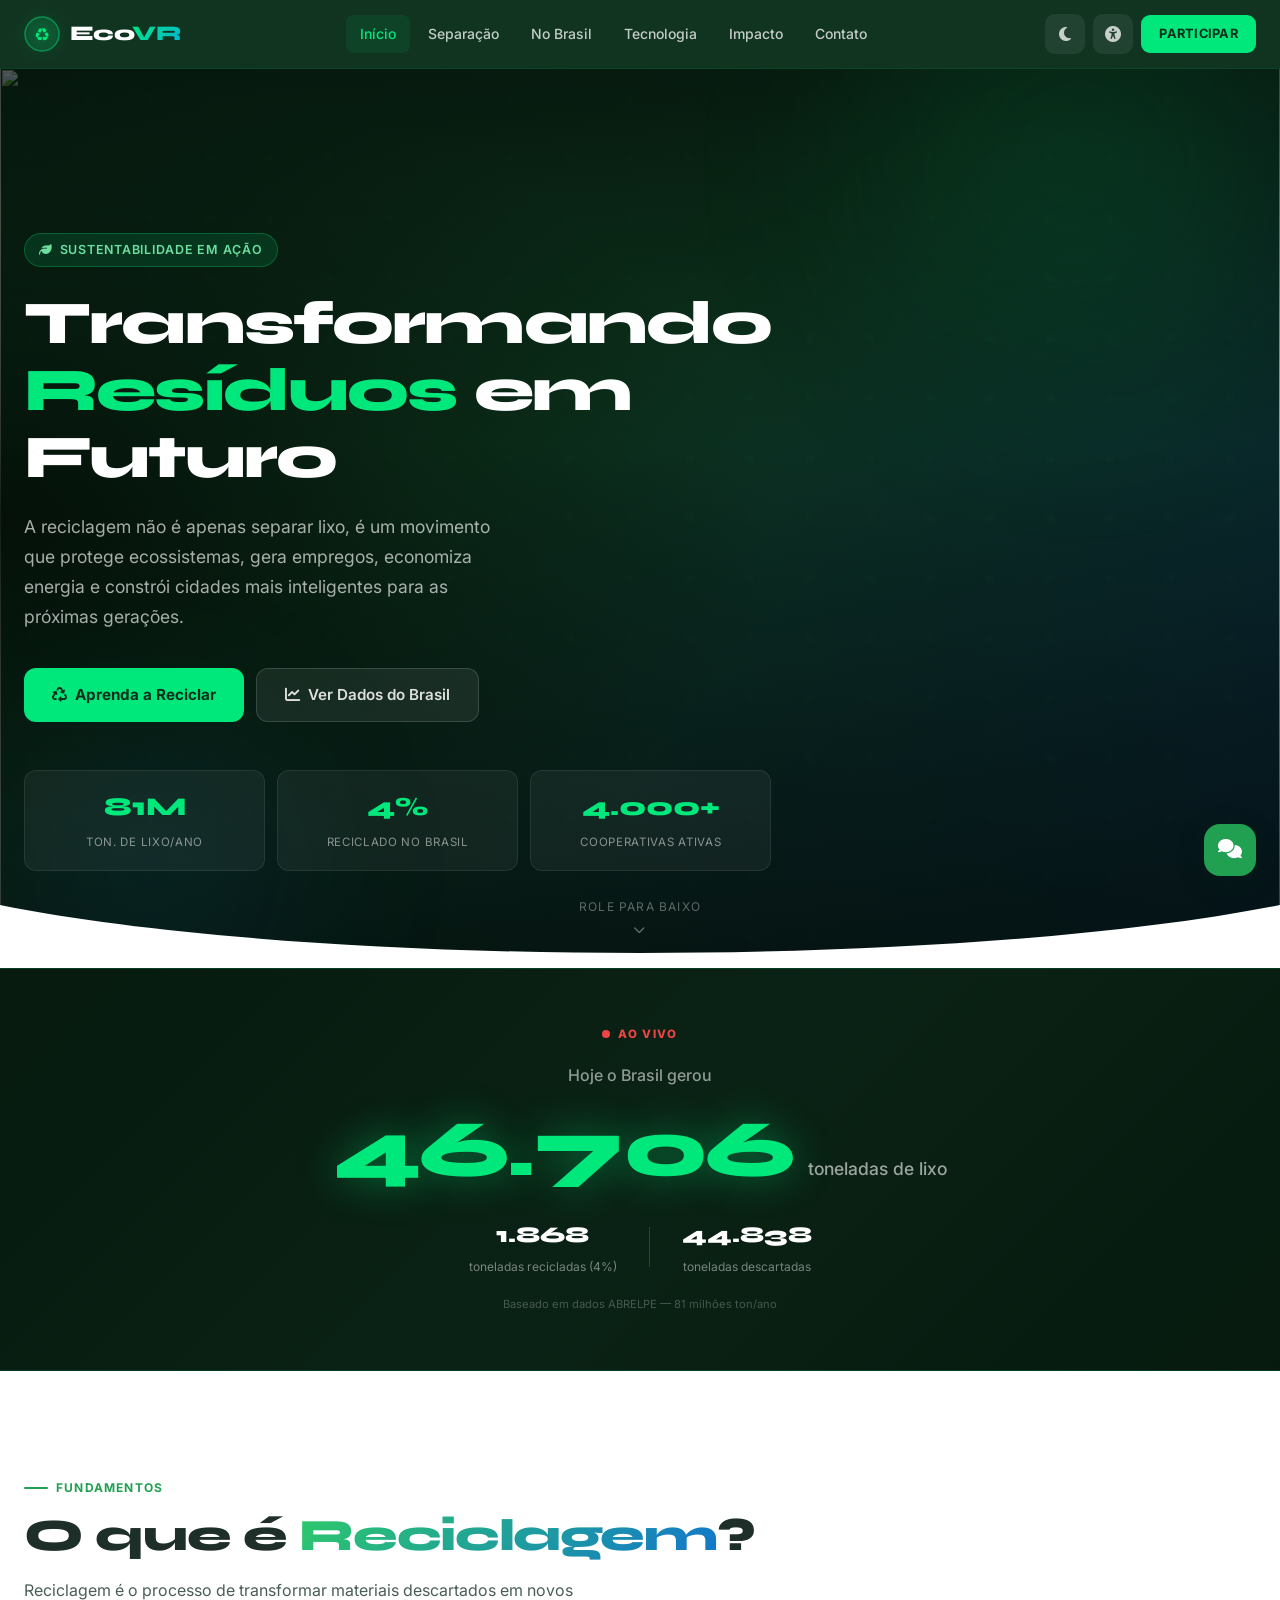
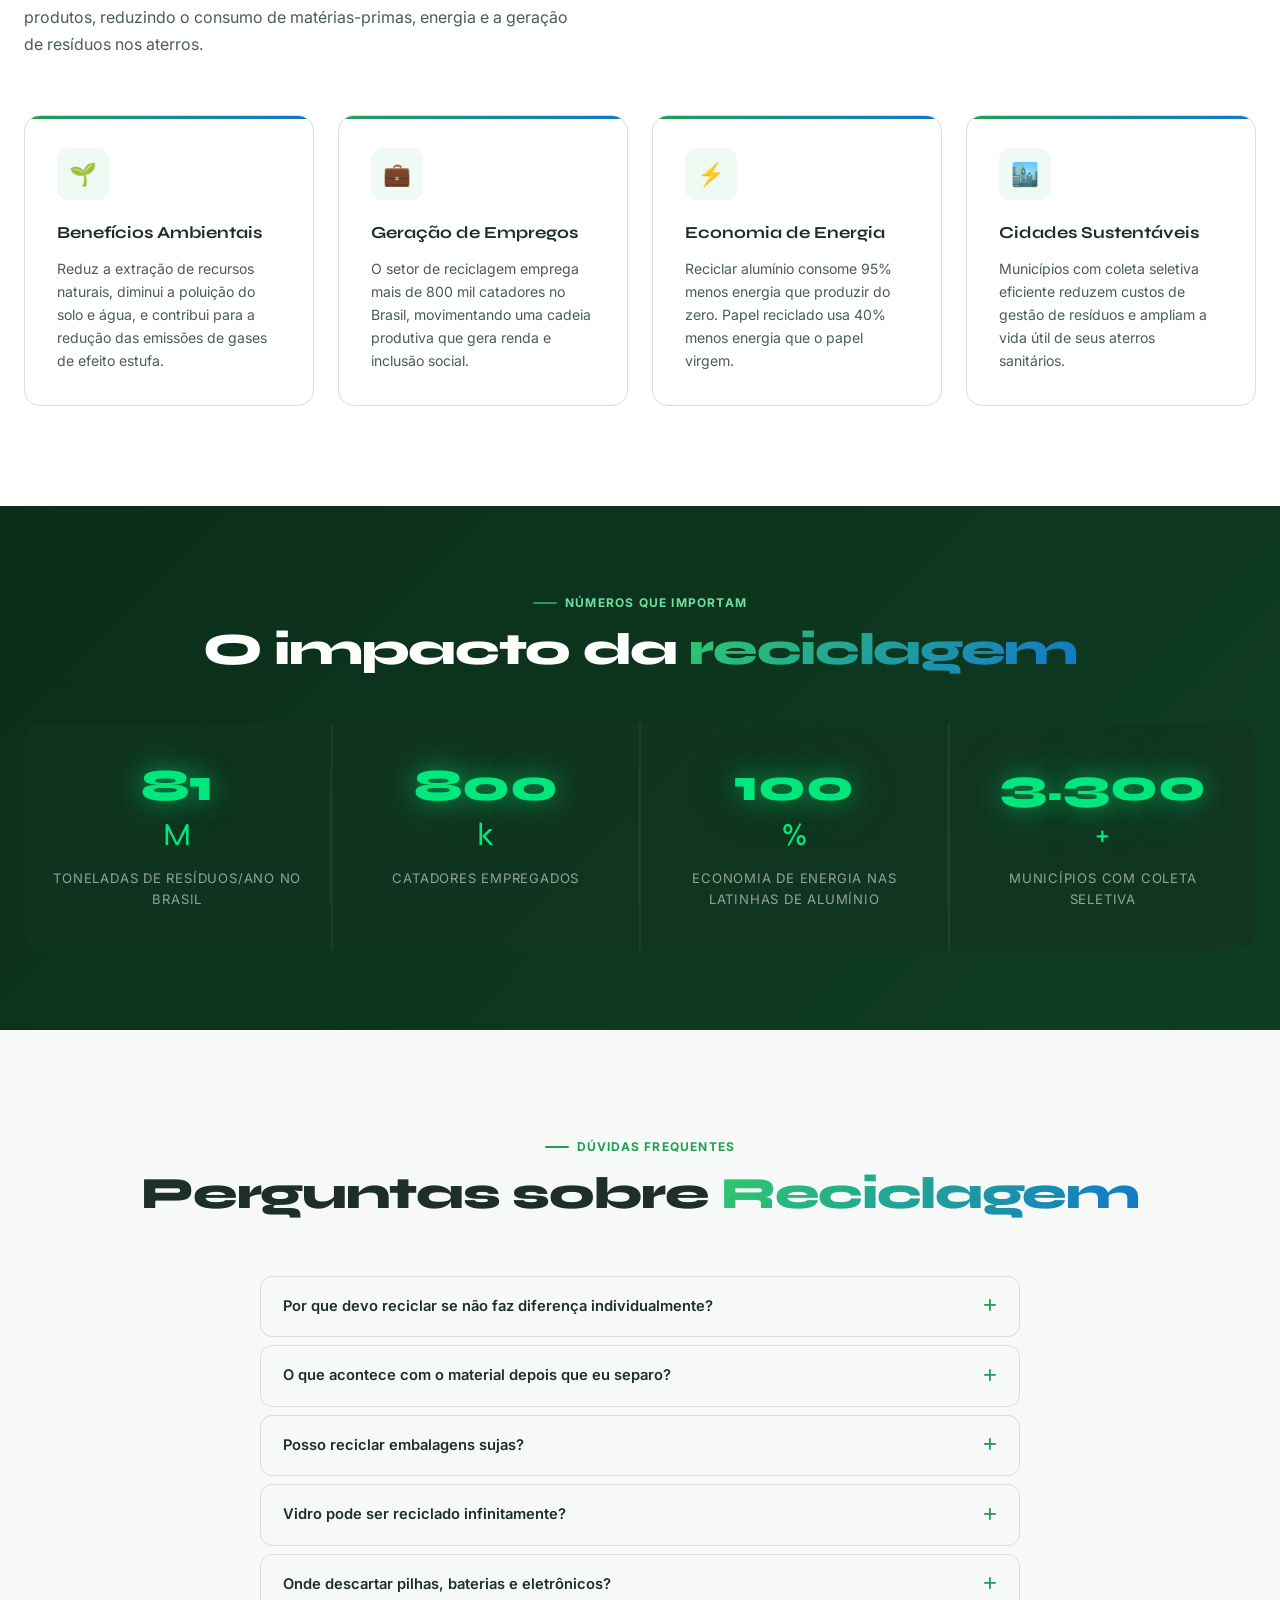
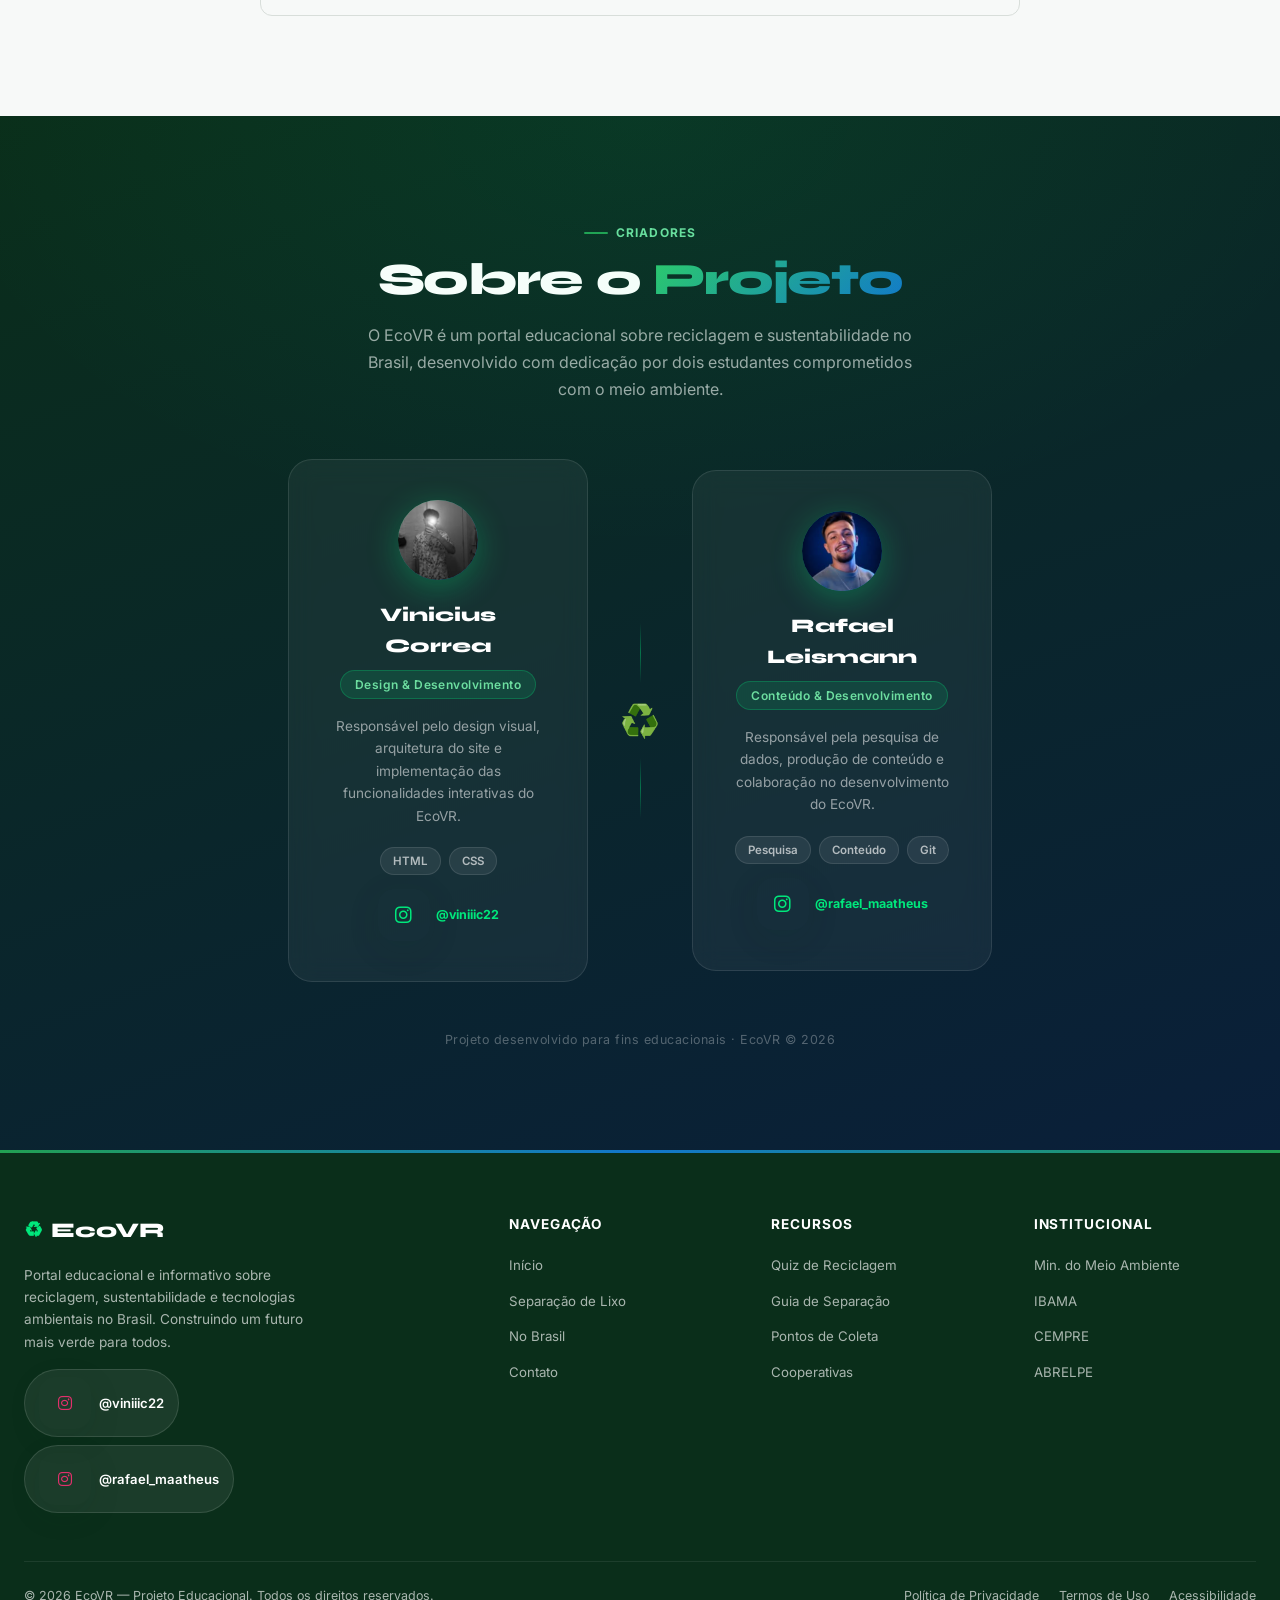
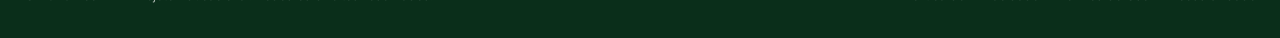
==== commit 1d7d6be6: "fix: estabiliza deteccao do scanner e move resultado pra cima da camera - Resultado do scanner agora" ====
--- a/index.html
+++ b/index.html
@@ -421,6 +421,7 @@
         <div class="scanner-video-box">
           <video id="scanner-video" autoplay muted playsinline></video>
           <div class="scanner-placeholder" id="scanner-placeholder"><i class="fas fa-camera"></i><p>Clique em "Ativar Câmera" para começar</p></div>
+          <div id="scanner-result" class="scanner-result-overlay"></div>
         </div>
         <div class="scanner-controls">
           <p class="calc-title"><i class="fas fa-microchip" style="color:var(--green-500)"></i> Scanner com IA (MobileNet)</p>
@@ -430,7 +431,6 @@
             <button class="btn-outline" id="scanner-stop-btn" onclick="stopScanner()" style="display:none"><i class="fas fa-stop"></i> Parar</button>
           </div>
           <p class="scanner-status" id="scanner-status" style="display:none"></p>
-          <div id="scanner-result"></div>
         </div>
       </div>
     </div>
@@ -1147,6 +1147,8 @@
   statusEl.style.display = 'block';
   statusEl.textContent = 'Carregando modelo de IA (só na primeira vez)...';
   resultEl.innerHTML = '';
+  scanPendingKey = null;
+  scanPendingStreak = 0;
 
   try {
     if (typeof mobilenet === 'undefined') throw new Error('lib-not-loaded');
@@ -1166,44 +1168,65 @@
   }
 }
 
+let scanPendingKey = null;
+let scanPendingStreak = 0;
+
+function findScanHit(preds) {
+  // Verifica as 3 previsões (não só a primeira) — o objeto certo às vezes
+  // aparece em 2º ou 3º lugar, principalmente com ângulo/luz não ideais.
+  for (let i = 0; i < preds.length; i++) {
+    const m = matchMaterial(preds[i].className);
+    if (m) return { pred: preds[i], match: m };
+  }
+  return null;
+}
+
 async function scanLoop() {
   if (!scannerRunning) return;
   const video = document.getElementById('scanner-video');
   if (video.readyState >= 2) {
     try {
       const preds = await mobilenetModel.classify(video, 3);
-      renderScanResult(preds);
+      const hit = findScanHit(preds);
+      const key = hit ? hit.match.material : null;
+
+      if (key && key === scanPendingKey) {
+        scanPendingStreak++;
+      } else {
+        scanPendingKey = key;
+        scanPendingStreak = key ? 1 : 0;
+      }
+
+      // Só atualiza a tela quando a mesma detecção se repete em 2 frames
+      // seguidos — evita o resultado "piscar" a cada troca de quadro.
+      // Se não achar nada, mantém o último resultado bom em vez de sumir.
+      if (hit && scanPendingStreak >= 2) {
+        renderScanResult(hit);
+      } else if (!hit && !document.getElementById('scanner-result').innerHTML) {
+        renderScanNoMatch(preds[0]);
+      }
     } catch (e) { console.error('classify error:', e); }
   }
-  if (scannerRunning) setTimeout(scanLoop, 900);
-}
-
-function renderScanResult(preds) {
+  if (scannerRunning) setTimeout(scanLoop, 700);
+}
+
+function renderScanResult(hit) {
   const resultEl = document.getElementById('scanner-result');
-  if (!preds || !preds.length) return;
-
-  // Verifica as 3 previsões (não só a primeira) — o objeto certo às vezes
-  // aparece em 2º ou 3º lugar, principalmente com ângulo/luz não ideais.
-  let hit = null;
-  for (let i = 0; i < preds.length; i++) {
-    const m = matchMaterial(preds[i].className);
-    if (m) { hit = { pred: preds[i], match: m }; break; }
-  }
-
-  const top = hit ? hit.pred : preds[0];
+  const label = hit.pred.className.split(',')[0];
+  const pct = Math.round(hit.pred.probability * 100);
+  resultEl.innerHTML = '<div class="scan-match" style="border-color:' + hit.match.color + '">'
+    + '<div class="scan-match-label">Detectado: <b>' + label + '</b> (' + pct + '%)</div>'
+    + '<div class="scan-match-bin" style="color:' + hit.match.color + '"><i class="fas fa-trash"></i> ' + hit.match.bin + '</div>'
+    + '<div class="scan-match-tip">' + hit.match.dica + '</div></div>';
+}
+
+function renderScanNoMatch(top) {
+  const resultEl = document.getElementById('scanner-result');
   const label = top.className.split(',')[0];
   const pct = Math.round(top.probability * 100);
-
-  if (hit) {
-    resultEl.innerHTML = '<div class="scan-match" style="border-color:' + hit.match.color + '">'
-      + '<div class="scan-match-label">Detectado: <b>' + label + '</b> (' + pct + '%)</div>'
-      + '<div class="scan-match-bin" style="color:' + hit.match.color + '"><i class="fas fa-trash"></i> ' + hit.match.bin + '</div>'
-      + '<div class="scan-match-tip">' + hit.match.dica + '</div></div>';
-  } else {
-    resultEl.innerHTML = '<div class="scan-match scan-nomatch">'
-      + '<div class="scan-match-label">Detectado: <b>' + label + '</b> (' + pct + '%)</div>'
-      + '<div class="scan-match-tip">Ainda não sei classificar esse objeto — tente aproximar mais, melhorar a luz ou usar um fundo liso.</div></div>';
-  }
+  resultEl.innerHTML = '<div class="scan-match scan-nomatch">'
+    + '<div class="scan-match-label">Detectado: <b>' + label + '</b> (' + pct + '%)</div>'
+    + '<div class="scan-match-tip">Ainda não sei classificar esse objeto — tente aproximar mais, melhorar a luz ou usar um fundo liso.</div></div>';
 }
 
 function stopScanner() {
@@ -1216,6 +1239,7 @@
   document.getElementById('scanner-start-btn').style.display = 'inline-flex';
   document.getElementById('scanner-stop-btn').style.display = 'none';
   document.getElementById('scanner-status').style.display = 'none';
+  document.getElementById('scanner-result').innerHTML = '';
 }
 
 // ── SIMULADOR RECICLAR VS ATERRO ────────────────────────────────────────
--- a/styles.css
+++ b/styles.css
@@ -755,6 +755,12 @@
 .scan-match-tip { font-size: 0.82rem; color: var(--text-muted); line-height: 1.55; }
 .scan-nomatch { border-color: var(--border); }
 
+/* Resultado sobreposto direto na câmera, sem precisar rolar a página */
+.scanner-result-overlay { position: absolute; left: 0; right: 0; bottom: 0; z-index: 2; pointer-events: none; }
+.scanner-result-overlay .scan-match { margin-top: 0; border: none; border-top: 3px solid var(--green-500); border-radius: 0; background: rgba(8,20,14,0.82); backdrop-filter: blur(6px); -webkit-backdrop-filter: blur(6px); }
+.scanner-result-overlay .scan-match-label, .scanner-result-overlay .scan-match-tip { color: rgba(255,255,255,0.82); }
+.scanner-result-overlay .scan-match-label b { color: #fff; }
+
 /* ── SIMULADOR RECICLAR VS ATERRO ── */
 .sim-wrap { display: grid; grid-template-columns: 1fr 1.3fr; gap: 48px; align-items: start; margin-top: 48px; }
 .sim-controls { background: var(--surface); border: 1px solid var(--border); border-radius: 20px; padding: 32px; }
